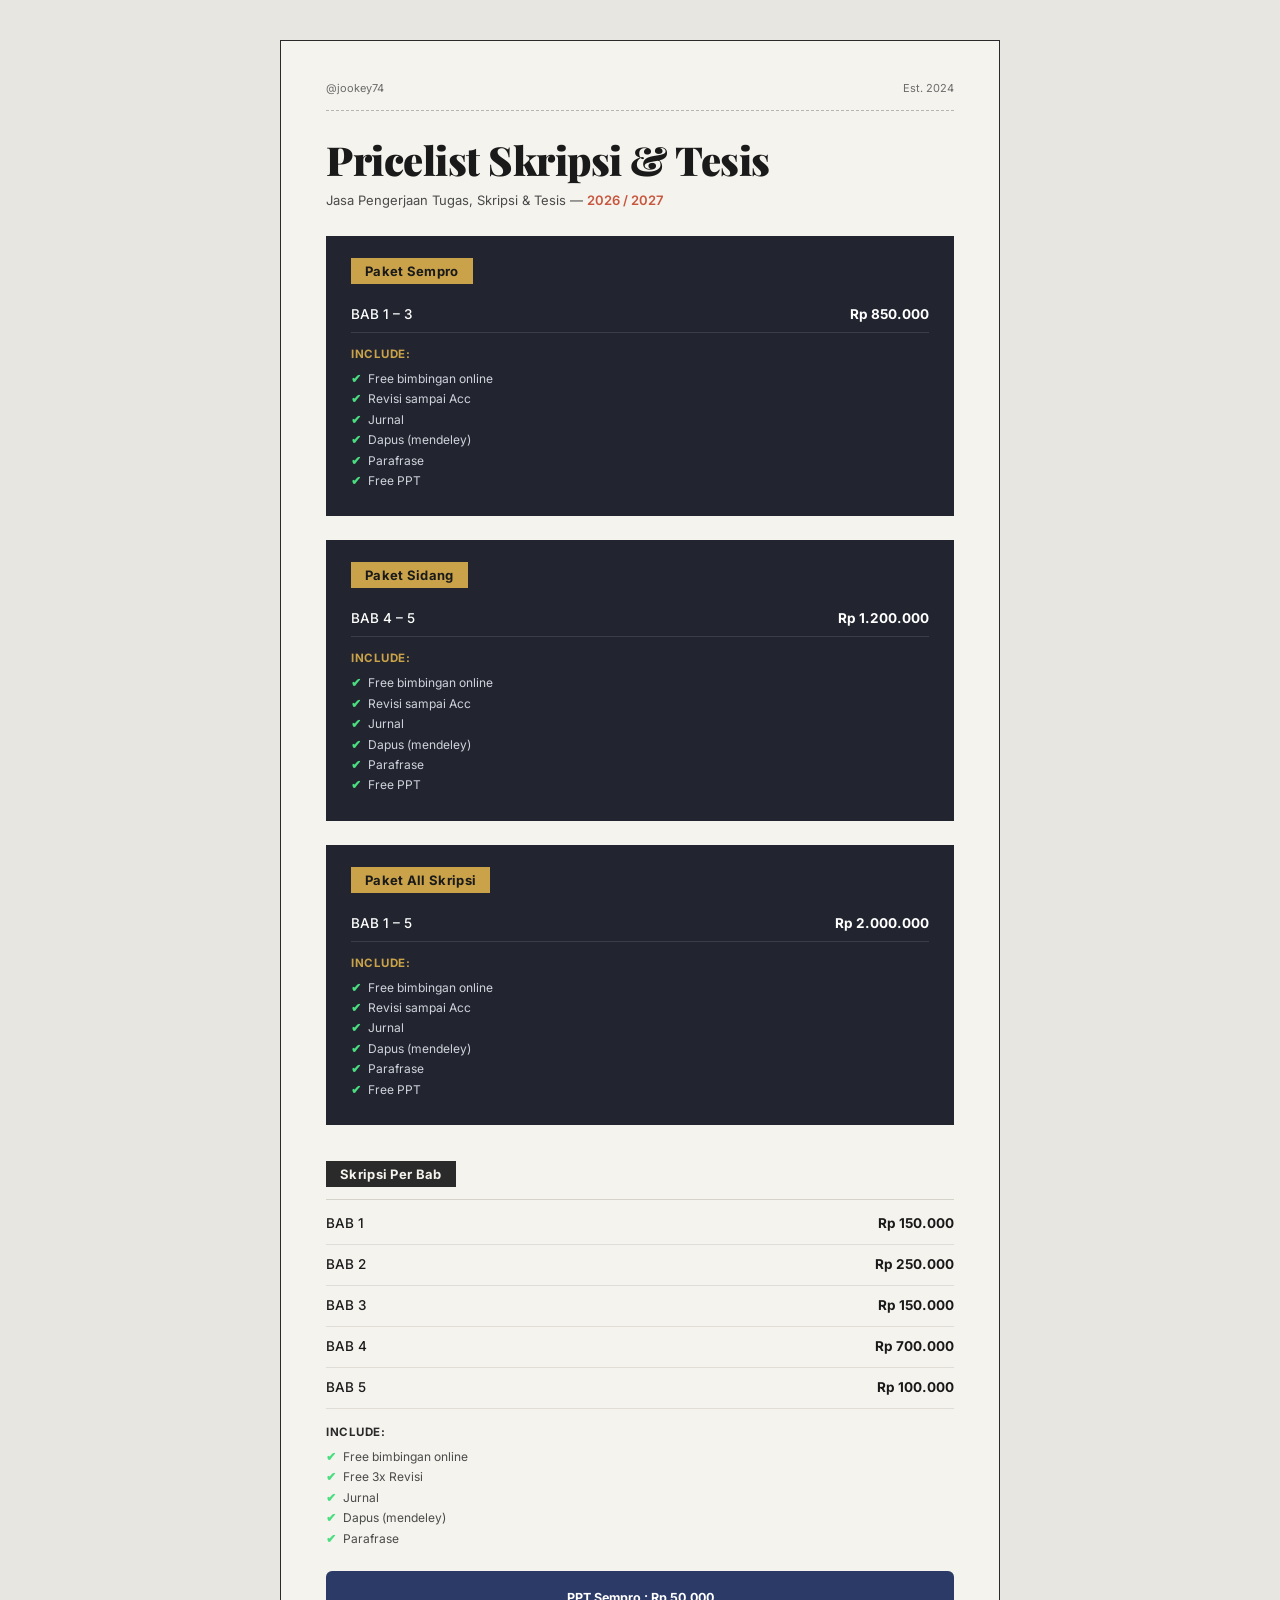
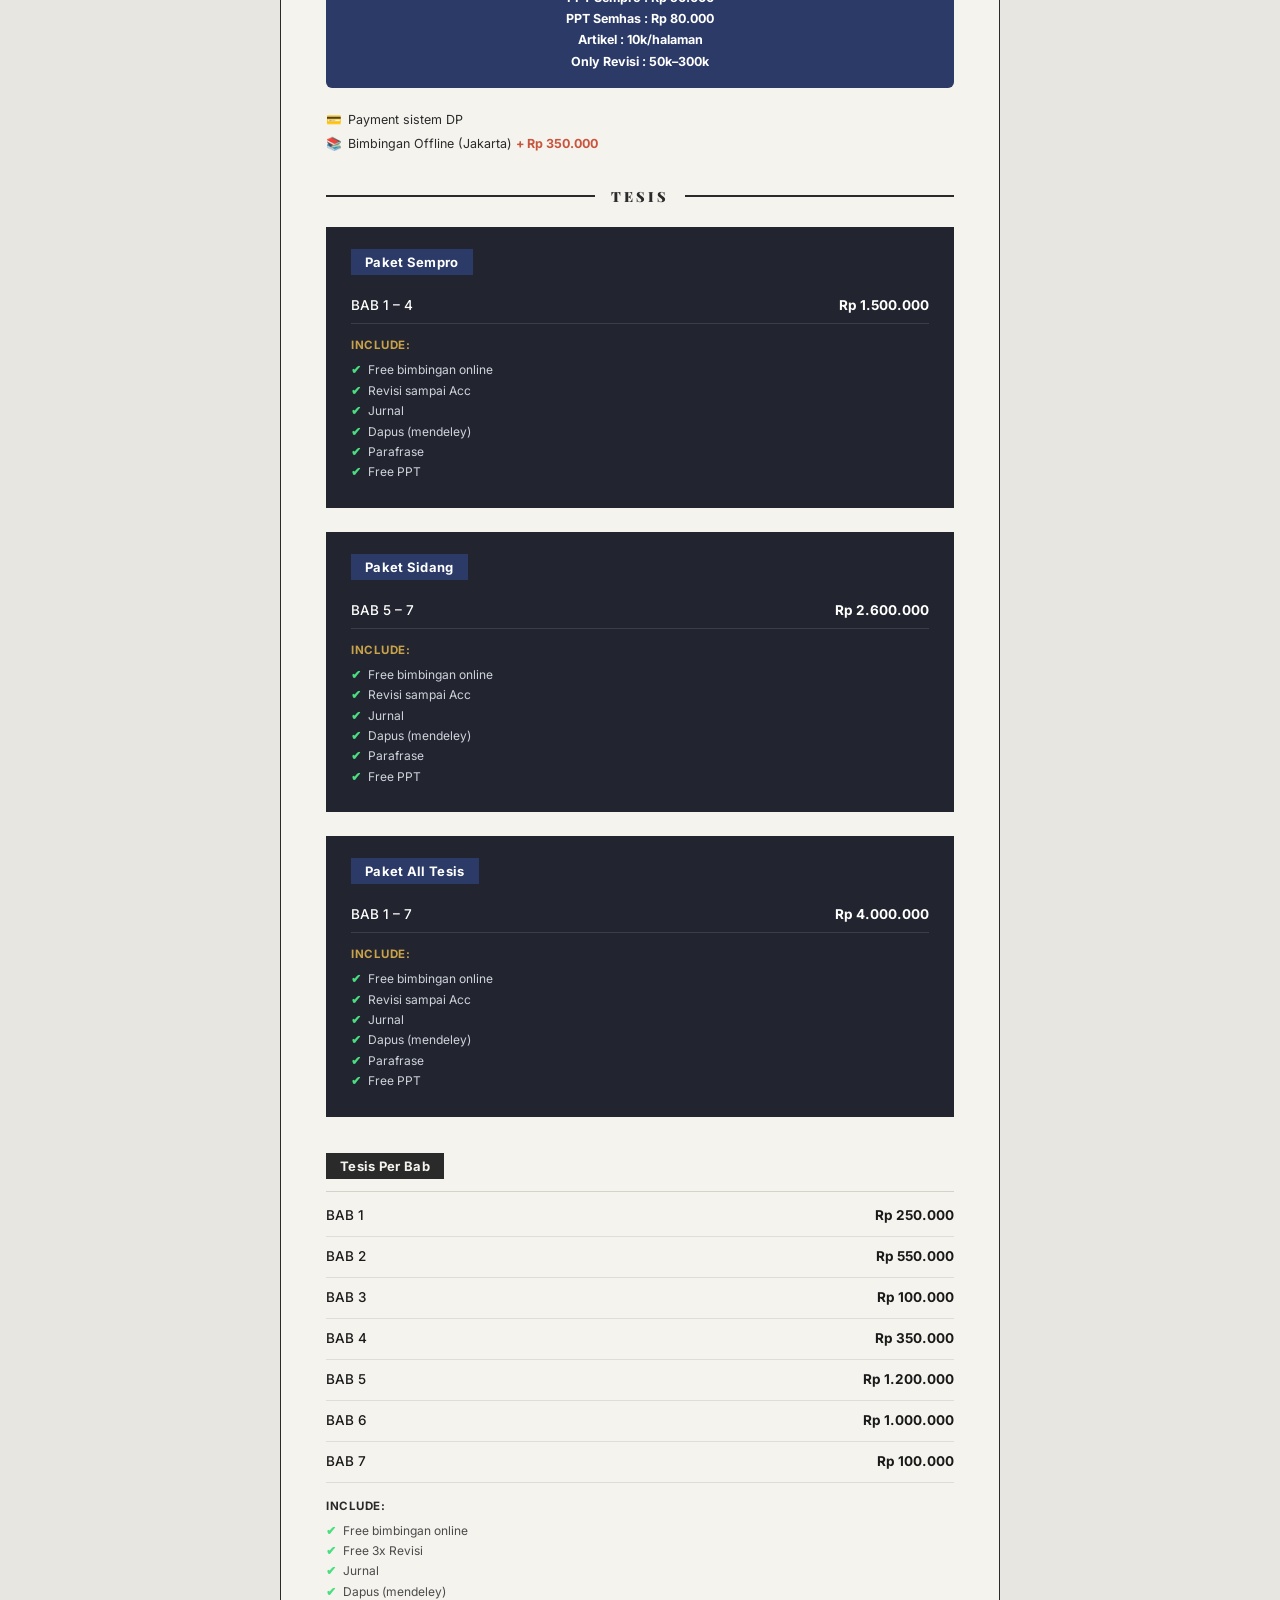
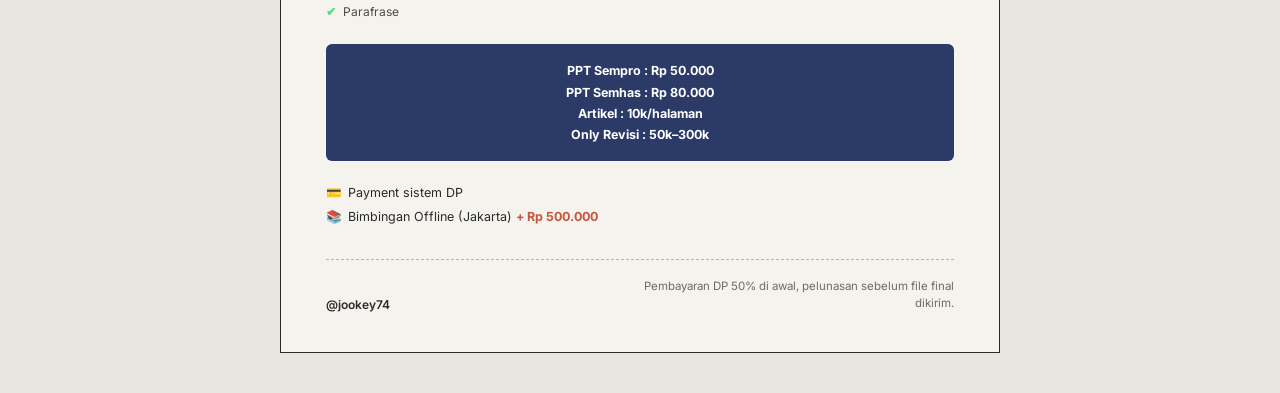
==== index.html @ ab9bda29 "Add files via upload" ====
<!DOCTYPE html>
<html lang="id">
<head>
<meta charset="UTF-8">
<title>Rate Card - Joki Tugas Samanah</title>
<style>
  @import url('https://fonts.googleapis.com/css2?family=Playfair+Display:wght@700;900&family=Inter:wght@400;500;600;700&display=swap');

  * { margin: 0; padding: 0; box-sizing: border-box; }

  body {
    background: #e8e6e1;
    font-family: 'Inter', sans-serif;
    padding: 40px 20px;
    display: flex;
    justify-content: center;
  }

  .card {
    width: 720px;
    background: #f5f3ee;
    border: 1px solid #2a2a2a;
    padding: 40px 45px;
    position: relative;
    color: #2a2a2a;
  }

  /* Corner marks */
  .corner-tl, .corner-tr, .corner-bl, .corner-br {
    content: '';
    position: absolute;
    width: 14px;
    height: 14px;
  }
  .corner-tl { top: -1px; left: -1px; border-top: 1.5px solid #2a2a2a; border-left: 1.5px solid #2a2a2a; }
  .corner-tr { top: -1px; right: -1px; border-top: 1.5px solid #2a2a2a; border-right: 1.5px solid #2a2a2a; }
  .corner-bl { bottom: -1px; left: -1px; border-bottom: 1.5px solid #2a2a2a; border-left: 1.5px solid #2a2a2a; }
  .corner-br { bottom: -1px; right: -1px; border-bottom: 1.5px solid #2a2a2a; border-right: 1.5px solid #2a2a2a; }

  .top-bar {
    display: flex;
    justify-content: space-between;
    font-size: 11px;
    color: #6b6b6b;
    padding-bottom: 15px;
    border-bottom: 1px dashed #b8b5ae;
    margin-bottom: 22px;
  }

  h1 {
    font-family: 'Playfair Display', serif;
    font-size: 40px;
    font-weight: 900;
    letter-spacing: -0.5px;
    color: #1a1a1a;
    margin-bottom: 6px;
  }

  .subtitle {
    font-size: 13px;
    color: #4a4a4a;
    margin-bottom: 28px;
  }
  .subtitle span { color: #c8553d; font-weight: 600; }

  .section-title {
    display: inline-block;
    background: #2a2a2a;
    color: #f5f3ee;
    font-size: 13px;
    font-weight: 700;
    padding: 5px 14px;
    letter-spacing: 0.3px;
    margin-bottom: 12px;
    margin-top: 24px;
  }
  .section-title.gold {
    background: #c9a24a;
    color: #1a1a1a;
  }
  .section-title.blue {
    background: #2b3a67;
    color: #ffffff;
  }

  /* Big divider between Skripsi & Tesis */
  .big-divider {
    height: 2px;
    background: #2a2a2a;
    margin: 40px 0 30px;
    position: relative;
  }
  .big-divider::after {
    content: 'TESIS';
    position: absolute;
    top: 50%;
    left: 50%;
    transform: translate(-50%, -50%);
    background: #f5f3ee;
    padding: 0 16px;
    font-family: 'Playfair Display', serif;
    font-size: 14px;
    font-weight: 900;
    letter-spacing: 3px;
    color: #2a2a2a;
  }

  .divider {
    height: 1px;
    background: #d5d2ca;
    margin-bottom: 4px;
  }

  .item {
    display: flex;
    justify-content: space-between;
    align-items: flex-start;
    padding: 11px 0;
    border-bottom: 1px solid #e0ddd6;
    font-size: 13.5px;
  }
  .item:last-child { border-bottom: none; }
  .item .left { max-width: 68%; }
  .item .name { font-weight: 500; color: #1a1a1a; margin-bottom: 2px; }
  .item .desc { font-size: 11px; color: #8a8a8a; line-height: 1.4; }
  .item .price { font-weight: 700; color: #1a1a1a; white-space: nowrap; }

  /* Dark blocks for paket */
  .dark-block {
    background: #22252f;
    color: #f5f3ee;
    padding: 22px 25px 25px;
    margin-top: 24px;
    margin-bottom: 12px;
  }
  .dark-block .section-title {
    margin-top: 0;
    margin-bottom: 14px;
  }
  .dark-block .item {
    border-bottom: 1px solid #3a3e4a;
    color: #e8e6e1;
    padding: 8px 0;
  }
  .dark-block .item .name { color: #ffffff; font-size: 13.5px; }
  .dark-block .item .desc { color: #a0a4b0; }
  .dark-block .item .price { color: #ffffff; }
  .dark-block .note {
    font-size: 11.5px;
    color: #c8ccd6;
    line-height: 1.6;
    padding-top: 14px;
    border-top: 1px solid #3a3e4a;
    margin-top: 8px;
  }

  /* Include list */
  .include-title {
    font-size: 11.5px;
    font-weight: 700;
    color: #c9a24a;
    letter-spacing: 0.5px;
    margin-top: 14px;
    margin-bottom: 8px;
    text-transform: uppercase;
  }
  .include-list {
    list-style: none;
    font-size: 12px;
    color: #d0d4dc;
    line-height: 1.7;
  }
  .include-list li::before {
    content: '✔ ';
    color: #4ade80;
    font-weight: 700;
    margin-right: 4px;
  }
  .include-list.dark-text { color: #4a4a4a; }

  /* Highlight box */
  .highlight-box {
    background: #2b3a67;
    color: #ffffff;
    padding: 16px 22px;
    margin-top: 22px;
    text-align: center;
    font-size: 12.5px;
    line-height: 1.7;
    font-style: italic;
    border-radius: 6px;
  }
  .highlight-box strong { font-style: normal; }

  /* Payment info */
  .payment-info {
    margin-top: 20px;
    font-size: 12.5px;
    color: #2a2a2a;
    line-height: 1.9;
  }
  .payment-info .icon { margin-right: 6px; }
  .payment-info .price-extra { color: #c8553d; font-weight: 700; }

  .footer {
    margin-top: 30px;
    padding-top: 18px;
    border-top: 1px dashed #b8b5ae;
    display: flex;
    justify-content: space-between;
    align-items: flex-end;
    font-size: 11.5px;
    color: #6b6b6b;
  }
  .footer .left { font-weight: 600; color: #2a2a2a; font-size: 12px; }
  .footer .right { text-align: right; line-height: 1.5; max-width: 55%; }
</style>
</head>
<body>

<div class="card">
  <div class="corner-tl"></div>
  <div class="corner-tr"></div>
  <div class="corner-bl"></div>
  <div class="corner-br"></div>

  <div class="top-bar">
    <span>@jookey74</span>
    <span>Est. 2024</span>
  </div>

  <h1>Pricelist Skripsi &amp; Tesis</h1>
  <p class="subtitle">Jasa Pengerjaan Tugas, Skripsi &amp; Tesis — <span>2026 / 2027</span></p>

  <!-- ============================= -->
  <!-- BAGIAN 1 : SKRIPSI            -->
  <!-- ============================= -->

  <!-- PAKET SEMPRO -->
  <div class="dark-block">
    <div class="section-title gold">Paket Sempro</div>
    <div class="item">
      <div class="left"><div class="name">BAB 1 – 3</div></div>
      <div class="price">Rp 850.000</div>
    </div>

    <div class="include-title">Include:</div>
    <ul class="include-list">
      <li>Free bimbingan online</li>
      <li>Revisi sampai Acc</li>
      <li>Jurnal</li>
      <li>Dapus (mendeley)</li>
      <li>Parafrase</li>
      <li>Free PPT</li>
    </ul>
  </div>

  <!-- PAKET SIDANG -->
  <div class="dark-block">
    <div class="section-title gold">Paket Sidang</div>
    <div class="item">
      <div class="left"><div class="name">BAB 4 – 5</div></div>
      <div class="price">Rp 1.200.000</div>
    </div>

    <div class="include-title">Include:</div>
    <ul class="include-list">
      <li>Free bimbingan online</li>
      <li>Revisi sampai Acc</li>
      <li>Jurnal</li>
      <li>Dapus (mendeley)</li>
      <li>Parafrase</li>
      <li>Free PPT</li>
    </ul>
  </div>

  <!-- PAKET ALL SKRIPSI -->
  <div class="dark-block">
    <div class="section-title gold">Paket All Skripsi</div>
    <div class="item">
      <div class="left"><div class="name">BAB 1 – 5</div></div>
      <div class="price">Rp 2.000.000</div>
    </div>

    <div class="include-title">Include:</div>
    <ul class="include-list">
      <li>Free bimbingan online</li>
      <li>Revisi sampai Acc</li>
      <li>Jurnal</li>
      <li>Dapus (mendeley)</li>
      <li>Parafrase</li>
      <li>Free PPT</li>
    </ul>
  </div>

  <!-- SKRIPSI PER BAB -->
  <div class="section-title">Skripsi Per Bab</div>
  <div class="divider"></div>

  <div class="item">
    <div class="left"><div class="name">BAB 1</div></div>
    <div class="price">Rp 150.000</div>
  </div>
  <div class="item">
    <div class="left"><div class="name">BAB 2</div></div>
    <div class="price">Rp 250.000</div>
  </div>
  <div class="item">
    <div class="left"><div class="name">BAB 3</div></div>
    <div class="price">Rp 150.000</div>
  </div>
  <div class="item">
    <div class="left"><div class="name">BAB 4</div></div>
    <div class="price">Rp 700.000</div>
  </div>
  <div class="item">
    <div class="left"><div class="name">BAB 5</div></div>
    <div class="price">Rp 100.000</div>
  </div>

  <div class="include-title" style="color: #2a2a2a; margin-top: 16px;">Include:</div>
  <ul class="include-list dark-text">
    <li>Free bimbingan online</li>
    <li>Free 3x Revisi</li>
    <li>Jurnal</li>
    <li>Dapus (mendeley)</li>
    <li>Parafrase</li>
  </ul>

  <!-- HIGHLIGHT BOX SKRIPSI -->
  <div class="highlight-box">
    <strong>PPT Sempro : Rp 50.000</strong><br>
    <strong>PPT Semhas : Rp 80.000</strong><br>
    <strong>Artikel : 10k/halaman</strong><br>
    <strong>Only Revisi : 50k–300k</strong>
  </div>

  <!-- PAYMENT INFO SKRIPSI -->
  <div class="payment-info">
    <div><span class="icon">💳</span>Payment sistem DP</div>
    <div><span class="icon">📚</span>Bimbingan Offline (Jakarta) <span class="price-extra">+ Rp 350.000</span></div>
  </div>

  <!-- ============================= -->
  <!-- PEMBATAS SKRIPSI & TESIS      -->
  <!-- ============================= -->
  <div class="big-divider"></div>

  <!-- ============================= -->
  <!-- BAGIAN 2 : TESIS              -->
  <!-- ============================= -->

  <!-- PAKET SEMPRO TESIS -->
  <div class="dark-block">
    <div class="section-title blue">Paket Sempro</div>
    <div class="item">
      <div class="left"><div class="name">BAB 1 – 4</div></div>
      <div class="price">Rp 1.500.000</div>
    </div>

    <div class="include-title">Include:</div>
    <ul class="include-list">
      <li>Free bimbingan online</li>
      <li>Revisi sampai Acc</li>
      <li>Jurnal</li>
      <li>Dapus (mendeley)</li>
      <li>Parafrase</li>
      <li>Free PPT</li>
    </ul>
  </div>

  <!-- PAKET SIDANG TESIS -->
  <div class="dark-block">
    <div class="section-title blue">Paket Sidang</div>
    <div class="item">
      <div class="left"><div class="name">BAB 5 – 7</div></div>
      <div class="price">Rp 2.600.000</div>
    </div>

    <div class="include-title">Include:</div>
    <ul class="include-list">
      <li>Free bimbingan online</li>
      <li>Revisi sampai Acc</li>
      <li>Jurnal</li>
      <li>Dapus (mendeley)</li>
      <li>Parafrase</li>
      <li>Free PPT</li>
    </ul>
  </div>

  <!-- PAKET ALL TESIS -->
  <div class="dark-block">
    <div class="section-title blue">Paket All Tesis</div>
    <div class="item">
      <div class="left"><div class="name">BAB 1 – 7</div></div>
      <div class="price">Rp 4.000.000</div>
    </div>

    <div class="include-title">Include:</div>
    <ul class="include-list">
      <li>Free bimbingan online</li>
      <li>Revisi sampai Acc</li>
      <li>Jurnal</li>
      <li>Dapus (mendeley)</li>
      <li>Parafrase</li>
      <li>Free PPT</li>
    </ul>
  </div>

  <!-- TESIS PER BAB -->
  <div class="section-title">Tesis Per Bab</div>
  <div class="divider"></div>

  <div class="item">
    <div class="left"><div class="name">BAB 1</div></div>
    <div class="price">Rp 250.000</div>
  </div>
  <div class="item">
    <div class="left"><div class="name">BAB 2</div></div>
    <div class="price">Rp 550.000</div>
  </div>
  <div class="item">
    <div class="left"><div class="name">BAB 3</div></div>
    <div class="price">Rp 100.000</div>
  </div>
  <div class="item">
    <div class="left"><div class="name">BAB 4</div></div>
    <div class="price">Rp 350.000</div>
  </div>
  <div class="item">
    <div class="left"><div class="name">BAB 5</div></div>
    <div class="price">Rp 1.200.000</div>
  </div>
  <div class="item">
    <div class="left"><div class="name">BAB 6</div></div>
    <div class="price">Rp 1.000.000</div>
  </div>
  <div class="item">
    <div class="left"><div class="name">BAB 7</div></div>
    <div class="price">Rp 100.000</div>
  </div>

  <div class="include-title" style="color: #2a2a2a; margin-top: 16px;">Include:</div>
  <ul class="include-list dark-text">
    <li>Free bimbingan online</li>
    <li>Free 3x Revisi</li>
    <li>Jurnal</li>
    <li>Dapus (mendeley)</li>
    <li>Parafrase</li>
  </ul>

  <!-- HIGHLIGHT BOX TESIS -->
  <div class="highlight-box">
    <strong>PPT Sempro : Rp 50.000</strong><br>
    <strong>PPT Semhas : Rp 80.000</strong><br>
    <strong>Artikel : 10k/halaman</strong><br>
    <strong>Only Revisi : 50k–300k</strong>
  </div>

  <!-- PAYMENT INFO TESIS -->
  <div class="payment-info">
    <div><span class="icon">💳</span>Payment sistem DP</div>
    <div><span class="icon">📚</span>Bimbingan Offline (Jakarta) <span class="price-extra">+ Rp 500.000</span></div>
  </div>

  <!-- FOOTER -->
  <div class="footer">
    <div class="left">@jookey74</div>
    <div class="right">
      Pembayaran DP 50% di awal, pelunasan sebelum file final dikirim.
    </div>
  </div>

</div>

</body>
</html>
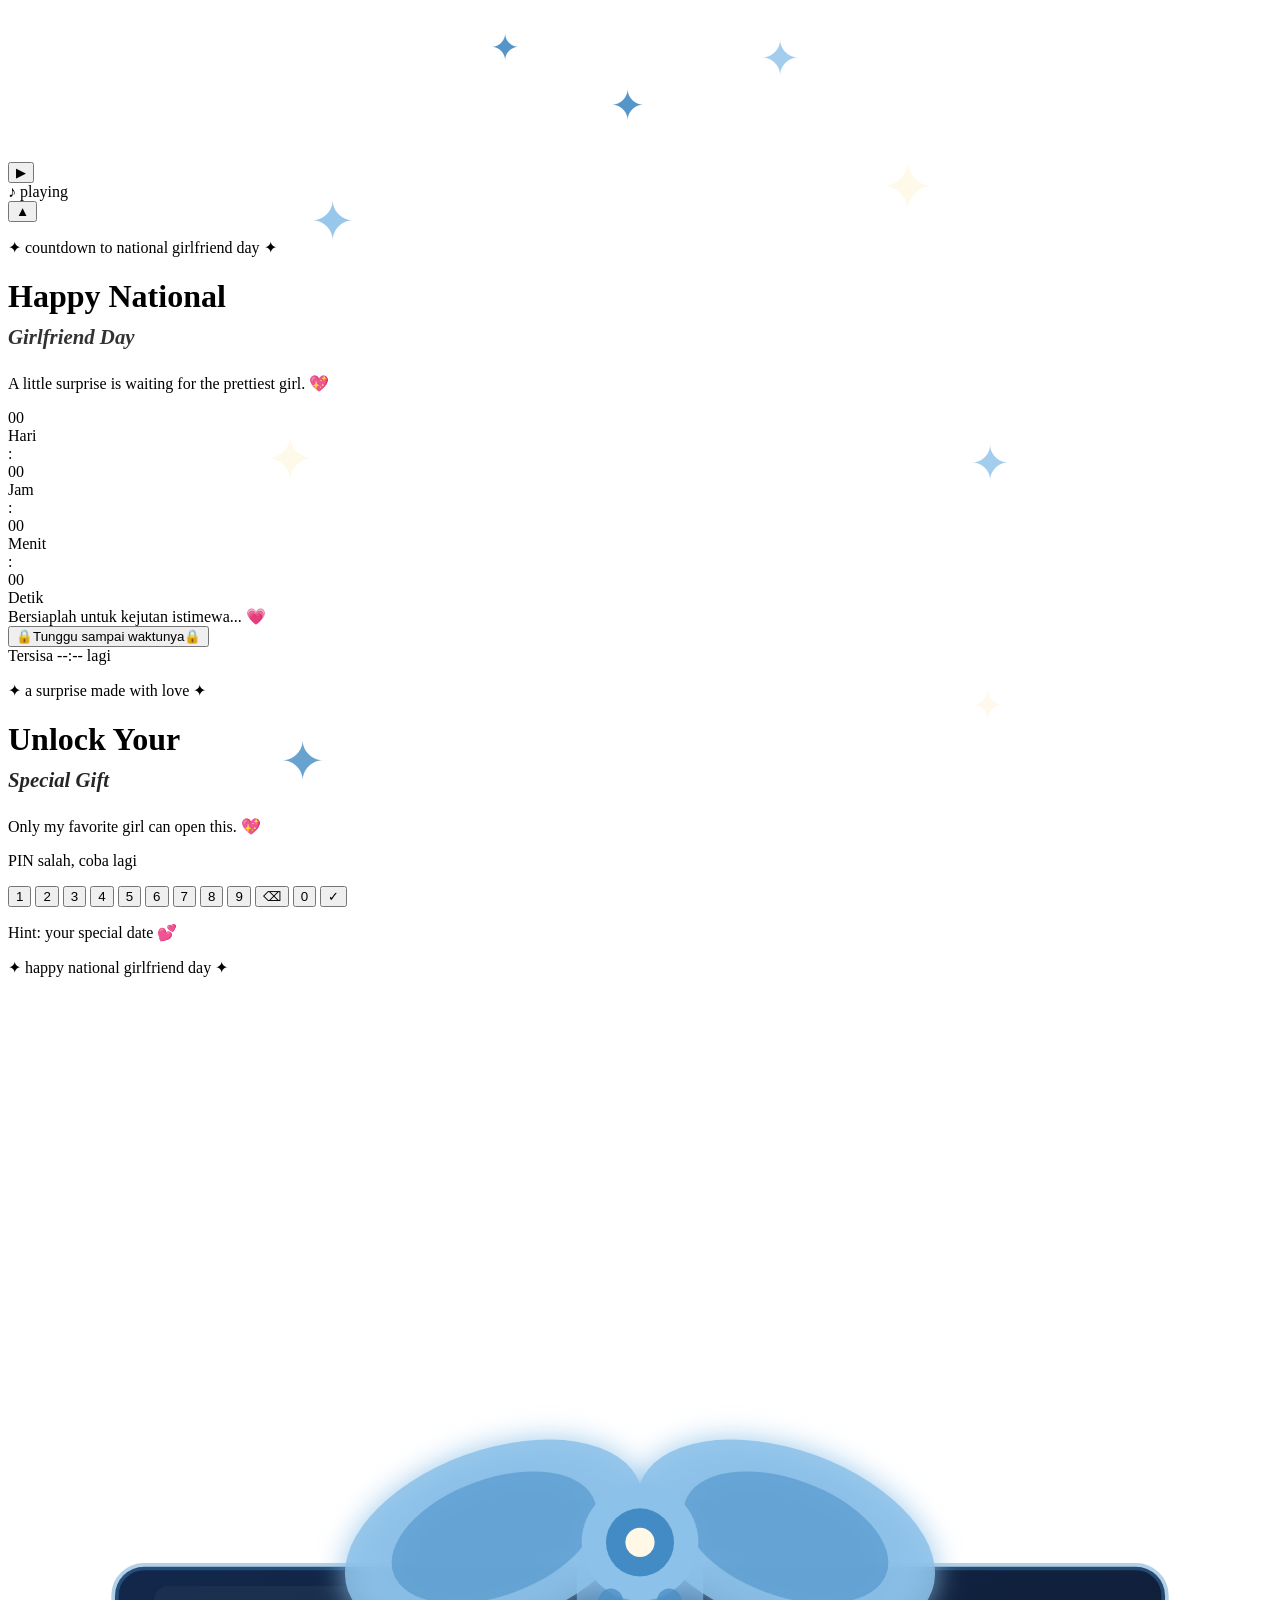
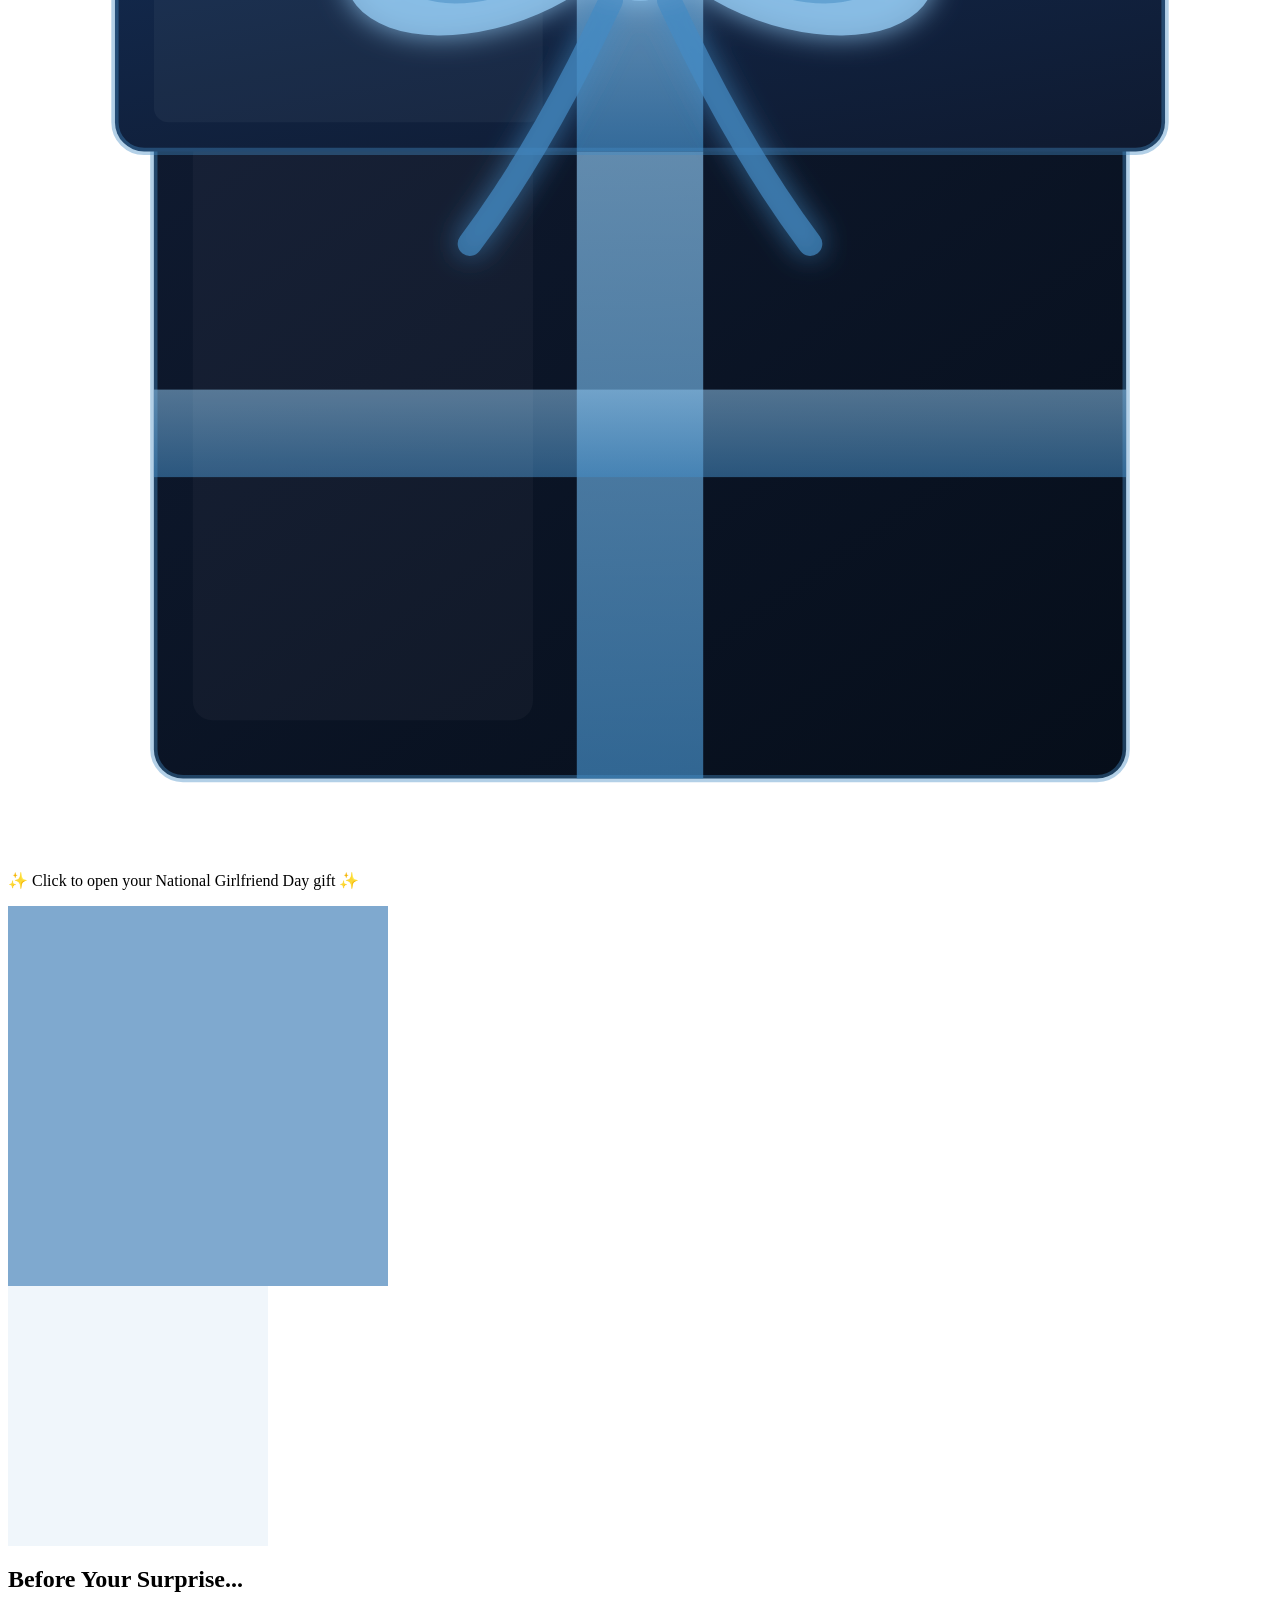
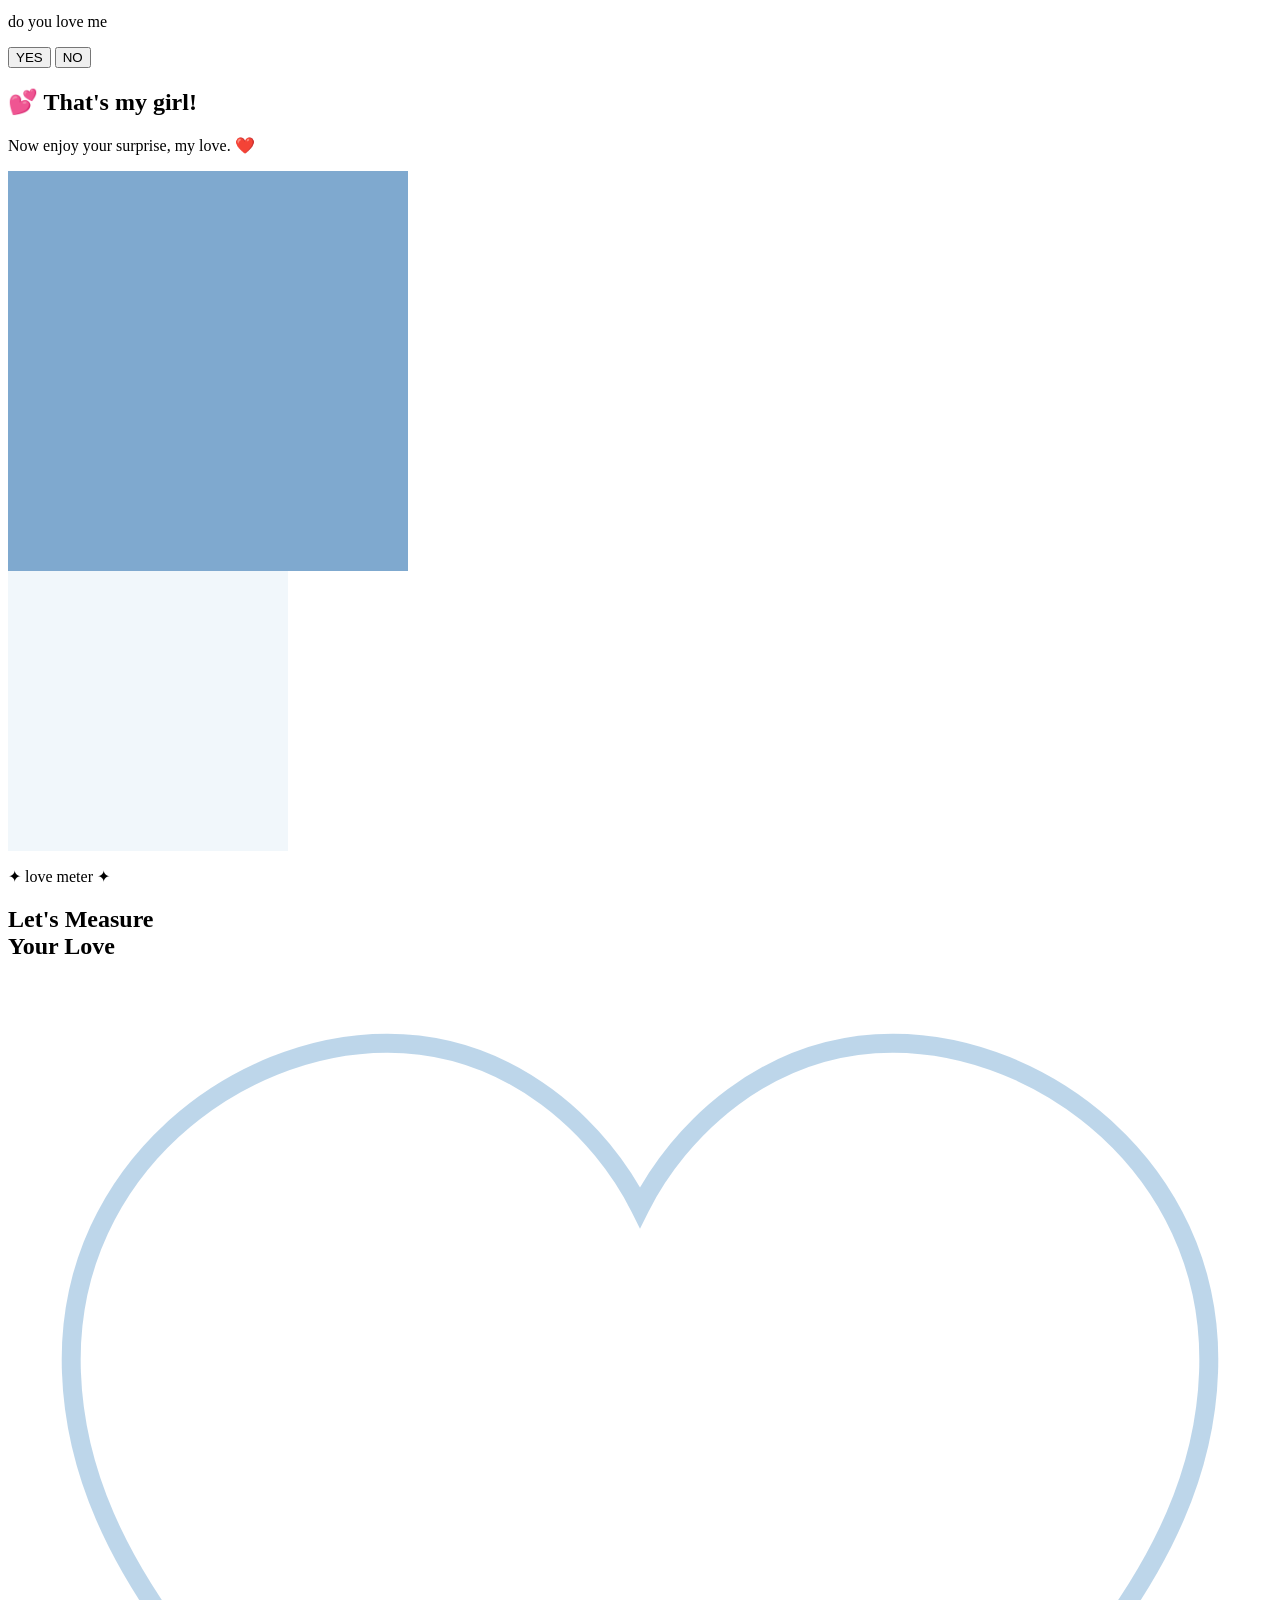
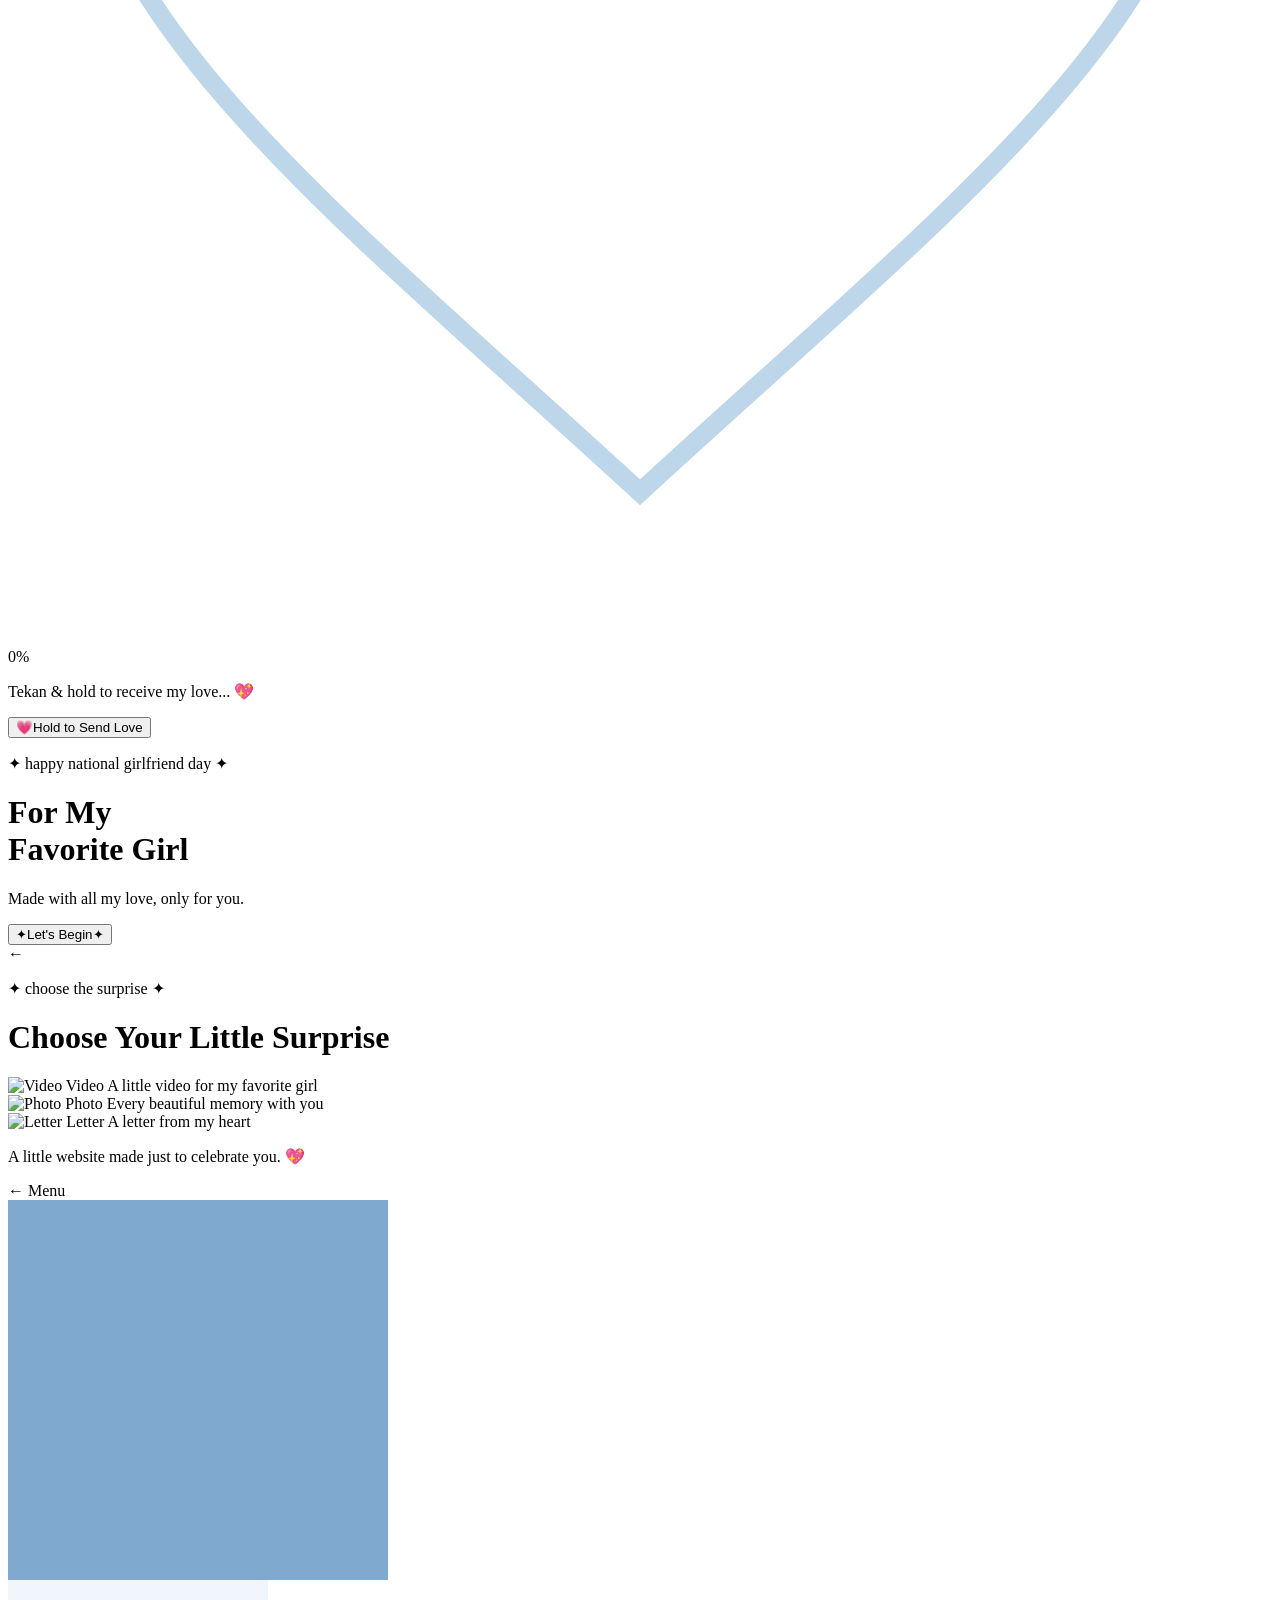
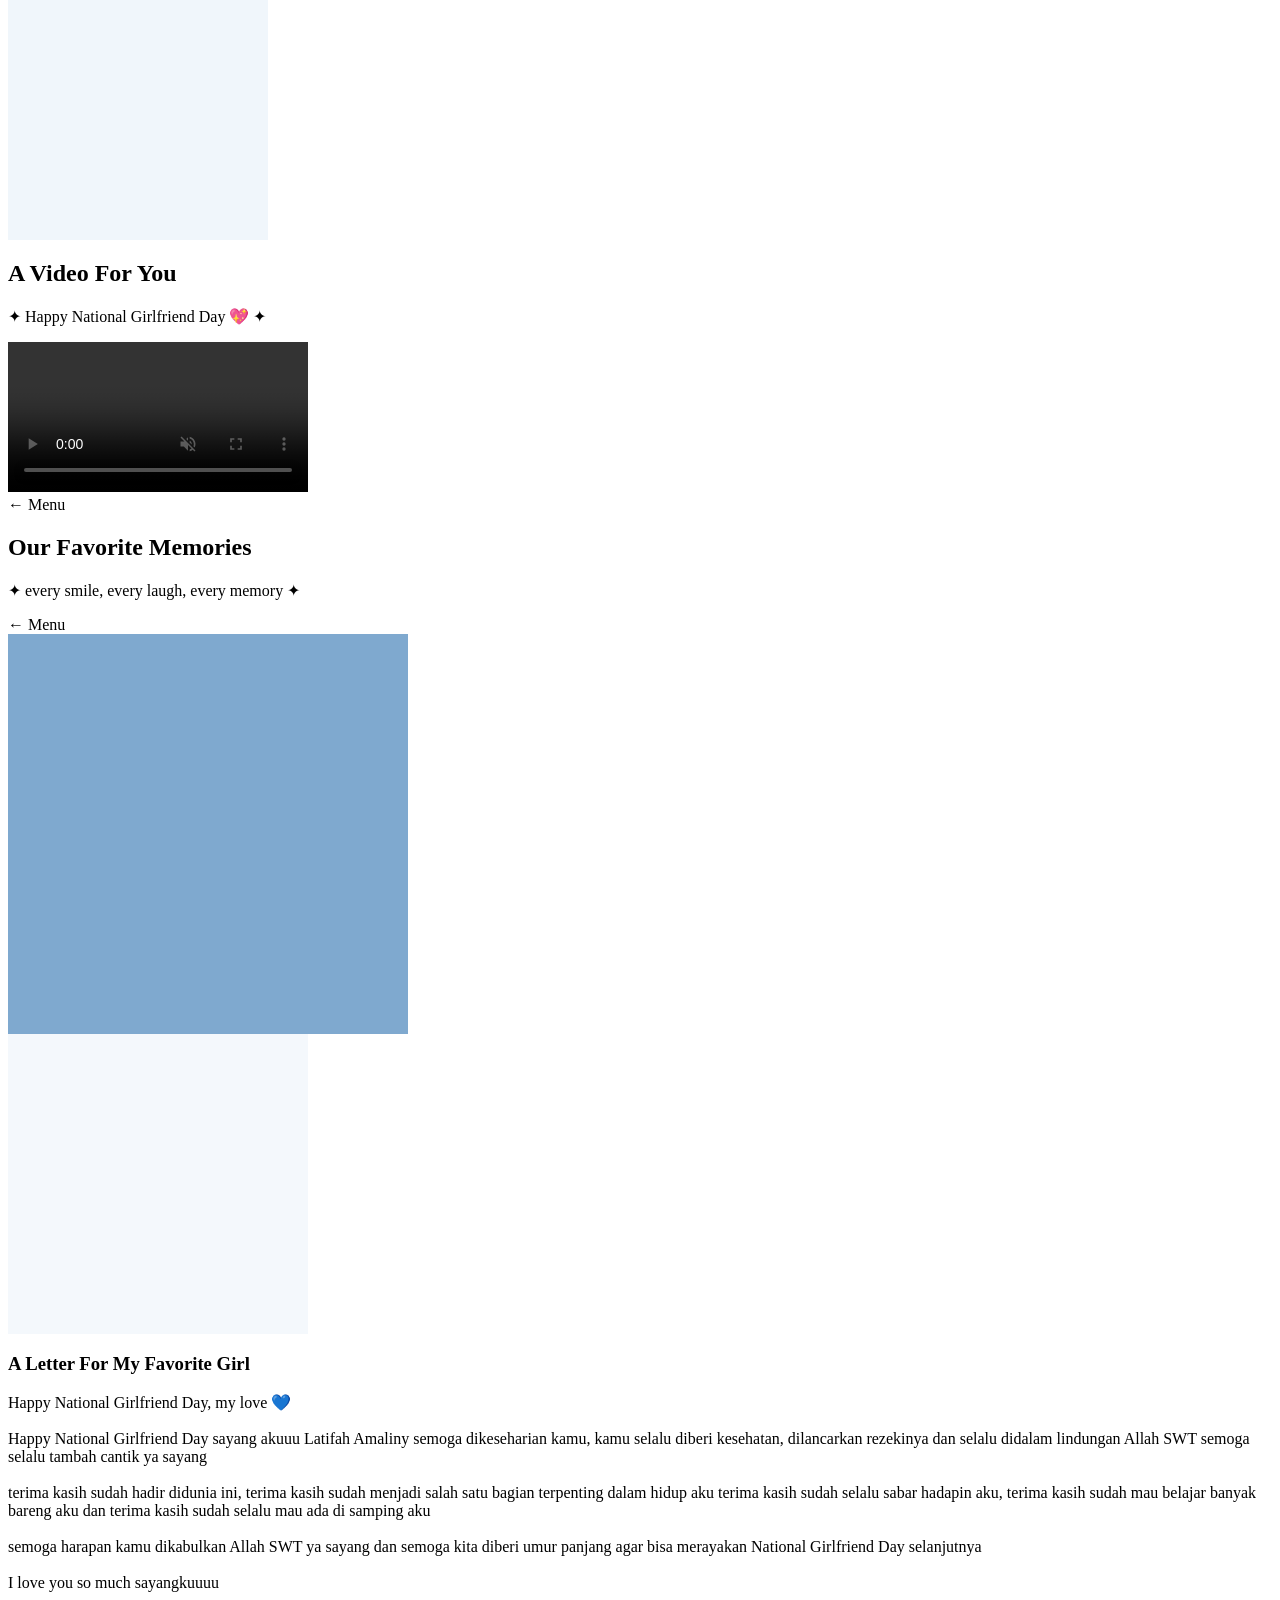
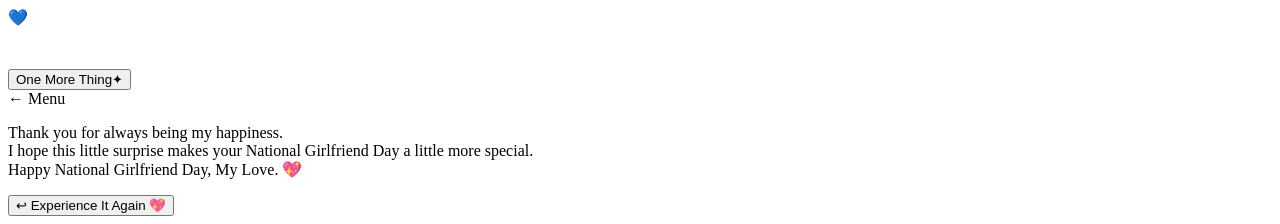
==== commit 4905a508: "Update index.html" ====
--- a/index.html
+++ b/index.html
@@ -2,476 +2,313 @@
 <html lang="id">
 <head>
 <meta charset="UTF-8">
-<title>Rate Card - Joki Tugas Samanah</title>
-<style>
-  @import url('https://fonts.googleapis.com/css2?family=Playfair+Display:wght@700;900&family=Inter:wght@400;500;600;700&display=swap');
-
-  * { margin: 0; padding: 0; box-sizing: border-box; }
-
-  body {
-    background: #e8e6e1;
-    font-family: 'Inter', sans-serif;
-    padding: 40px 20px;
-    display: flex;
-    justify-content: center;
-  }
-
-  .card {
-    width: 720px;
-    background: #f5f3ee;
-    border: 1px solid #2a2a2a;
-    padding: 40px 45px;
-    position: relative;
-    color: #2a2a2a;
-  }
-
-  /* Corner marks */
-  .corner-tl, .corner-tr, .corner-bl, .corner-br {
-    content: '';
-    position: absolute;
-    width: 14px;
-    height: 14px;
-  }
-  .corner-tl { top: -1px; left: -1px; border-top: 1.5px solid #2a2a2a; border-left: 1.5px solid #2a2a2a; }
-  .corner-tr { top: -1px; right: -1px; border-top: 1.5px solid #2a2a2a; border-right: 1.5px solid #2a2a2a; }
-  .corner-bl { bottom: -1px; left: -1px; border-bottom: 1.5px solid #2a2a2a; border-left: 1.5px solid #2a2a2a; }
-  .corner-br { bottom: -1px; right: -1px; border-bottom: 1.5px solid #2a2a2a; border-right: 1.5px solid #2a2a2a; }
-
-  .top-bar {
-    display: flex;
-    justify-content: space-between;
-    font-size: 11px;
-    color: #6b6b6b;
-    padding-bottom: 15px;
-    border-bottom: 1px dashed #b8b5ae;
-    margin-bottom: 22px;
-  }
-
-  h1 {
-    font-family: 'Playfair Display', serif;
-    font-size: 40px;
-    font-weight: 900;
-    letter-spacing: -0.5px;
-    color: #1a1a1a;
-    margin-bottom: 6px;
-  }
-
-  .subtitle {
-    font-size: 13px;
-    color: #4a4a4a;
-    margin-bottom: 28px;
-  }
-  .subtitle span { color: #c8553d; font-weight: 600; }
-
-  .section-title {
-    display: inline-block;
-    background: #2a2a2a;
-    color: #f5f3ee;
-    font-size: 13px;
-    font-weight: 700;
-    padding: 5px 14px;
-    letter-spacing: 0.3px;
-    margin-bottom: 12px;
-    margin-top: 24px;
-  }
-  .section-title.gold {
-    background: #c9a24a;
-    color: #1a1a1a;
-  }
-  .section-title.blue {
-    background: #2b3a67;
-    color: #ffffff;
-  }
-
-  /* Big divider between Skripsi & Tesis */
-  .big-divider {
-    height: 2px;
-    background: #2a2a2a;
-    margin: 40px 0 30px;
-    position: relative;
-  }
-  .big-divider::after {
-    content: 'TESIS';
-    position: absolute;
-    top: 50%;
-    left: 50%;
-    transform: translate(-50%, -50%);
-    background: #f5f3ee;
-    padding: 0 16px;
-    font-family: 'Playfair Display', serif;
-    font-size: 14px;
-    font-weight: 900;
-    letter-spacing: 3px;
-    color: #2a2a2a;
-  }
-
-  .divider {
-    height: 1px;
-    background: #d5d2ca;
-    margin-bottom: 4px;
-  }
-
-  .item {
-    display: flex;
-    justify-content: space-between;
-    align-items: flex-start;
-    padding: 11px 0;
-    border-bottom: 1px solid #e0ddd6;
-    font-size: 13.5px;
-  }
-  .item:last-child { border-bottom: none; }
-  .item .left { max-width: 68%; }
-  .item .name { font-weight: 500; color: #1a1a1a; margin-bottom: 2px; }
-  .item .desc { font-size: 11px; color: #8a8a8a; line-height: 1.4; }
-  .item .price { font-weight: 700; color: #1a1a1a; white-space: nowrap; }
-
-  /* Dark blocks for paket */
-  .dark-block {
-    background: #22252f;
-    color: #f5f3ee;
-    padding: 22px 25px 25px;
-    margin-top: 24px;
-    margin-bottom: 12px;
-  }
-  .dark-block .section-title {
-    margin-top: 0;
-    margin-bottom: 14px;
-  }
-  .dark-block .item {
-    border-bottom: 1px solid #3a3e4a;
-    color: #e8e6e1;
-    padding: 8px 0;
-  }
-  .dark-block .item .name { color: #ffffff; font-size: 13.5px; }
-  .dark-block .item .desc { color: #a0a4b0; }
-  .dark-block .item .price { color: #ffffff; }
-  .dark-block .note {
-    font-size: 11.5px;
-    color: #c8ccd6;
-    line-height: 1.6;
-    padding-top: 14px;
-    border-top: 1px solid #3a3e4a;
-    margin-top: 8px;
-  }
-
-  /* Include list */
-  .include-title {
-    font-size: 11.5px;
-    font-weight: 700;
-    color: #c9a24a;
-    letter-spacing: 0.5px;
-    margin-top: 14px;
-    margin-bottom: 8px;
-    text-transform: uppercase;
-  }
-  .include-list {
-    list-style: none;
-    font-size: 12px;
-    color: #d0d4dc;
-    line-height: 1.7;
-  }
-  .include-list li::before {
-    content: '✔ ';
-    color: #4ade80;
-    font-weight: 700;
-    margin-right: 4px;
-  }
-  .include-list.dark-text { color: #4a4a4a; }
-
-  /* Highlight box */
-  .highlight-box {
-    background: #2b3a67;
-    color: #ffffff;
-    padding: 16px 22px;
-    margin-top: 22px;
-    text-align: center;
-    font-size: 12.5px;
-    line-height: 1.7;
-    font-style: italic;
-    border-radius: 6px;
-  }
-  .highlight-box strong { font-style: normal; }
-
-  /* Payment info */
-  .payment-info {
-    margin-top: 20px;
-    font-size: 12.5px;
-    color: #2a2a2a;
-    line-height: 1.9;
-  }
-  .payment-info .icon { margin-right: 6px; }
-  .payment-info .price-extra { color: #c8553d; font-weight: 700; }
-
-  .footer {
-    margin-top: 30px;
-    padding-top: 18px;
-    border-top: 1px dashed #b8b5ae;
-    display: flex;
-    justify-content: space-between;
-    align-items: flex-end;
-    font-size: 11.5px;
-    color: #6b6b6b;
-  }
-  .footer .left { font-weight: 600; color: #2a2a2a; font-size: 12px; }
-  .footer .right { text-align: right; line-height: 1.5; max-width: 55%; }
-</style>
+<meta name="viewport" content="width=device-width, initial-scale=1.0">
+<title>Happy National Girlfriend Day 💙</title>
+<link href="https://fonts.googleapis.com/css2?family=Playfair+Display:ital,wght@0,400;0,600;0,700;1,400;1,600&family=Poppins:wght@300;400;500&family=Cormorant+Garamond:ital,wght@0,300;0,400;1,300;1,400&display=swap" rel="stylesheet">
+<link rel="stylesheet" href="style.css">
 </head>
 <body>
-
-<div class="card">
-  <div class="corner-tl"></div>
-  <div class="corner-tr"></div>
-  <div class="corner-bl"></div>
-  <div class="corner-br"></div>
-
-  <div class="top-bar">
-    <span>@jookey74</span>
-    <span>Est. 2024</span>
-  </div>
-
-  <h1>Pricelist Skripsi &amp; Tesis</h1>
-  <p class="subtitle">Jasa Pengerjaan Tugas, Skripsi &amp; Tesis — <span>2026 / 2027</span></p>
-
-  <!-- ============================= -->
-  <!-- BAGIAN 1 : SKRIPSI            -->
-  <!-- ============================= -->
-
-  <!-- PAKET SEMPRO -->
-  <div class="dark-block">
-    <div class="section-title gold">Paket Sempro</div>
-    <div class="item">
-      <div class="left"><div class="name">BAB 1 – 3</div></div>
-      <div class="price">Rp 850.000</div>
-    </div>
-
-    <div class="include-title">Include:</div>
-    <ul class="include-list">
-      <li>Free bimbingan online</li>
-      <li>Revisi sampai Acc</li>
-      <li>Jurnal</li>
-      <li>Dapus (mendeley)</li>
-      <li>Parafrase</li>
-      <li>Free PPT</li>
-    </ul>
-  </div>
-
-  <!-- PAKET SIDANG -->
-  <div class="dark-block">
-    <div class="section-title gold">Paket Sidang</div>
-    <div class="item">
-      <div class="left"><div class="name">BAB 4 – 5</div></div>
-      <div class="price">Rp 1.200.000</div>
-    </div>
-
-    <div class="include-title">Include:</div>
-    <ul class="include-list">
-      <li>Free bimbingan online</li>
-      <li>Revisi sampai Acc</li>
-      <li>Jurnal</li>
-      <li>Dapus (mendeley)</li>
-      <li>Parafrase</li>
-      <li>Free PPT</li>
-    </ul>
-  </div>
-
-  <!-- PAKET ALL SKRIPSI -->
-  <div class="dark-block">
-    <div class="section-title gold">Paket All Skripsi</div>
-    <div class="item">
-      <div class="left"><div class="name">BAB 1 – 5</div></div>
-      <div class="price">Rp 2.000.000</div>
-    </div>
-
-    <div class="include-title">Include:</div>
-    <ul class="include-list">
-      <li>Free bimbingan online</li>
-      <li>Revisi sampai Acc</li>
-      <li>Jurnal</li>
-      <li>Dapus (mendeley)</li>
-      <li>Parafrase</li>
-      <li>Free PPT</li>
-    </ul>
-  </div>
-
-  <!-- SKRIPSI PER BAB -->
-  <div class="section-title">Skripsi Per Bab</div>
-  <div class="divider"></div>
-
-  <div class="item">
-    <div class="left"><div class="name">BAB 1</div></div>
-    <div class="price">Rp 150.000</div>
-  </div>
-  <div class="item">
-    <div class="left"><div class="name">BAB 2</div></div>
-    <div class="price">Rp 250.000</div>
-  </div>
-  <div class="item">
-    <div class="left"><div class="name">BAB 3</div></div>
-    <div class="price">Rp 150.000</div>
-  </div>
-  <div class="item">
-    <div class="left"><div class="name">BAB 4</div></div>
-    <div class="price">Rp 700.000</div>
-  </div>
-  <div class="item">
-    <div class="left"><div class="name">BAB 5</div></div>
-    <div class="price">Rp 100.000</div>
-  </div>
-
-  <div class="include-title" style="color: #2a2a2a; margin-top: 16px;">Include:</div>
-  <ul class="include-list dark-text">
-    <li>Free bimbingan online</li>
-    <li>Free 3x Revisi</li>
-    <li>Jurnal</li>
-    <li>Dapus (mendeley)</li>
-    <li>Parafrase</li>
-  </ul>
-
-  <!-- HIGHLIGHT BOX SKRIPSI -->
-  <div class="highlight-box">
-    <strong>PPT Sempro : Rp 50.000</strong><br>
-    <strong>PPT Semhas : Rp 80.000</strong><br>
-    <strong>Artikel : 10k/halaman</strong><br>
-    <strong>Only Revisi : 50k–300k</strong>
-  </div>
-
-  <!-- PAYMENT INFO SKRIPSI -->
-  <div class="payment-info">
-    <div><span class="icon">💳</span>Payment sistem DP</div>
-    <div><span class="icon">📚</span>Bimbingan Offline (Jakarta) <span class="price-extra">+ Rp 350.000</span></div>
-  </div>
-
-  <!-- ============================= -->
-  <!-- PEMBATAS SKRIPSI & TESIS      -->
-  <!-- ============================= -->
-  <div class="big-divider"></div>
-
-  <!-- ============================= -->
-  <!-- BAGIAN 2 : TESIS              -->
-  <!-- ============================= -->
-
-  <!-- PAKET SEMPRO TESIS -->
-  <div class="dark-block">
-    <div class="section-title blue">Paket Sempro</div>
-    <div class="item">
-      <div class="left"><div class="name">BAB 1 – 4</div></div>
-      <div class="price">Rp 1.500.000</div>
-    </div>
-
-    <div class="include-title">Include:</div>
-    <ul class="include-list">
-      <li>Free bimbingan online</li>
-      <li>Revisi sampai Acc</li>
-      <li>Jurnal</li>
-      <li>Dapus (mendeley)</li>
-      <li>Parafrase</li>
-      <li>Free PPT</li>
-    </ul>
-  </div>
-
-  <!-- PAKET SIDANG TESIS -->
-  <div class="dark-block">
-    <div class="section-title blue">Paket Sidang</div>
-    <div class="item">
-      <div class="left"><div class="name">BAB 5 – 7</div></div>
-      <div class="price">Rp 2.600.000</div>
-    </div>
-
-    <div class="include-title">Include:</div>
-    <ul class="include-list">
-      <li>Free bimbingan online</li>
-      <li>Revisi sampai Acc</li>
-      <li>Jurnal</li>
-      <li>Dapus (mendeley)</li>
-      <li>Parafrase</li>
-      <li>Free PPT</li>
-    </ul>
-  </div>
-
-  <!-- PAKET ALL TESIS -->
-  <div class="dark-block">
-    <div class="section-title blue">Paket All Tesis</div>
-    <div class="item">
-      <div class="left"><div class="name">BAB 1 – 7</div></div>
-      <div class="price">Rp 4.000.000</div>
-    </div>
-
-    <div class="include-title">Include:</div>
-    <ul class="include-list">
-      <li>Free bimbingan online</li>
-      <li>Revisi sampai Acc</li>
-      <li>Jurnal</li>
-      <li>Dapus (mendeley)</li>
-      <li>Parafrase</li>
-      <li>Free PPT</li>
-    </ul>
-  </div>
-
-  <!-- TESIS PER BAB -->
-  <div class="section-title">Tesis Per Bab</div>
-  <div class="divider"></div>
-
-  <div class="item">
-    <div class="left"><div class="name">BAB 1</div></div>
-    <div class="price">Rp 250.000</div>
-  </div>
-  <div class="item">
-    <div class="left"><div class="name">BAB 2</div></div>
-    <div class="price">Rp 550.000</div>
-  </div>
-  <div class="item">
-    <div class="left"><div class="name">BAB 3</div></div>
-    <div class="price">Rp 100.000</div>
-  </div>
-  <div class="item">
-    <div class="left"><div class="name">BAB 4</div></div>
-    <div class="price">Rp 350.000</div>
-  </div>
-  <div class="item">
-    <div class="left"><div class="name">BAB 5</div></div>
-    <div class="price">Rp 1.200.000</div>
-  </div>
-  <div class="item">
-    <div class="left"><div class="name">BAB 6</div></div>
-    <div class="price">Rp 1.000.000</div>
-  </div>
-  <div class="item">
-    <div class="left"><div class="name">BAB 7</div></div>
-    <div class="price">Rp 100.000</div>
-  </div>
-
-  <div class="include-title" style="color: #2a2a2a; margin-top: 16px;">Include:</div>
-  <ul class="include-list dark-text">
-    <li>Free bimbingan online</li>
-    <li>Free 3x Revisi</li>
-    <li>Jurnal</li>
-    <li>Dapus (mendeley)</li>
-    <li>Parafrase</li>
-  </ul>
-
-  <!-- HIGHLIGHT BOX TESIS -->
-  <div class="highlight-box">
-    <strong>PPT Sempro : Rp 50.000</strong><br>
-    <strong>PPT Semhas : Rp 80.000</strong><br>
-    <strong>Artikel : 10k/halaman</strong><br>
-    <strong>Only Revisi : 50k–300k</strong>
-  </div>
-
-  <!-- PAYMENT INFO TESIS -->
-  <div class="payment-info">
-    <div><span class="icon">💳</span>Payment sistem DP</div>
-    <div><span class="icon">📚</span>Bimbingan Offline (Jakarta) <span class="price-extra">+ Rp 500.000</span></div>
-  </div>
-
-  <!-- FOOTER -->
-  <div class="footer">
-    <div class="left">@jookey74</div>
-    <div class="right">
-      Pembayaran DP 50% di awal, pelunasan sebelum file final dikirim.
-    </div>
-  </div>
-
-</div>
-
+<canvas id="sparkle-canvas"></canvas>
+<div id="music-ctrl" class="collapsed">
+  <button class="mbtn" id="mbtn-icon">▶</button>
+  <div class="music-info">
+    <div class="eq">
+      <div class="eq-b"></div><div class="eq-b"></div><div class="eq-b"></div>
+      <div class="eq-b"></div><div class="eq-b"></div>
+    </div>
+    <span class="mlabel">♪ playing</span>
+  </div>
+  <button class="music-toggle" id="music-toggle" onclick="toggleMusicSize(event)">▲</button>
+</div>
+
+<audio id="bg-music" loop>
+  <source src="audio/Backstreet Boys - Shape of My Heart (Lyrics).mp3" type="audio/mp3">
+</audio>
+
+<div id="countdown-page">
+  <div class="cd-bg"></div>
+  <div class="cd-overlay"></div>
+  <div class="cd-petals" id="cd-petals"></div>
+  <div class="cd-content">
+    <p class="cd-eyebrow">✦ countdown to national girlfriend day ✦</p>
+    <h1 class="cd-title">Happy National<br><em style="font-size:0.65em;opacity:0.8;">Girlfriend Day</em></h1>
+    <p class="cd-sub">A little surprise is waiting for the prettiest girl. 💖</p>
+
+    <div class="cd-boxes">
+      <div class="cd-unit"><div class="cd-box"><div class="cd-num" id="cd-days">00</div></div><div class="cd-label">Hari</div></div>
+      <div class="cd-sep">:</div>
+      <div class="cd-unit"><div class="cd-box"><div class="cd-num" id="cd-hours">00</div></div><div class="cd-label">Jam</div></div>
+      <div class="cd-sep">:</div>
+      <div class="cd-unit"><div class="cd-box"><div class="cd-num" id="cd-mins">00</div></div><div class="cd-label">Menit</div></div>
+      <div class="cd-sep">:</div>
+      <div class="cd-unit"><div class="cd-box"><div class="cd-num" id="cd-secs">00</div></div><div class="cd-label">Detik</div></div>
+    </div>
+
+    <div class="cd-status" id="cd-status">Bersiaplah untuk kejutan istimewa... 💗</div>
+    <button class="btn-enter locked" id="btn-enter" onclick="enterSite()">
+      <span>🔒</span><span id="btn-enter-label">Tunggu sampai waktunya</span><span>🔒</span>
+    </button>
+    <div class="cd-locked-hint" id="cd-locked-hint">Tersisa <span id="cd-remaining">--:--</span> lagi</div>
+  </div>
+</div>
+
+<!-- PIN PAGE -->
+<div id="pin-page">
+  <div class="pin-bg"></div>
+  <div class="pin-overlay"></div>
+  <div class="pin-petals" id="pin-petals"></div>
+  <div class="pin-content">
+    <p class="pin-eyebrow">✦ a surprise made with love ✦</p>
+    <h1 class="pin-title">Unlock Your<br><em style="font-size:0.65em;opacity:0.85;">Special Gift</em></h1>
+    <p class="pin-sub">Only my favorite girl can open this. 💖</p>
+    <div class="pin-dots" id="pin-dots">
+      <div class="pin-dot" data-index="0"></div>
+      <div class="pin-dot" data-index="1"></div>
+      <div class="pin-dot" data-index="2"></div>
+      <div class="pin-dot" data-index="3"></div>
+    </div>
+    <p class="pin-error" id="pin-error">PIN salah, coba lagi</p>
+    <div class="pin-keypad">
+      <button class="pin-key" data-num="1">1</button>
+      <button class="pin-key" data-num="2">2</button>
+      <button class="pin-key" data-num="3">3</button>
+      <button class="pin-key" data-num="4">4</button>
+      <button class="pin-key" data-num="5">5</button>
+      <button class="pin-key" data-num="6">6</button>
+      <button class="pin-key" data-num="7">7</button>
+      <button class="pin-key" data-num="8">8</button>
+      <button class="pin-key" data-num="9">9</button>
+      <button class="pin-key pin-key-clear" data-num="clear">⌫</button>
+      <button class="pin-key" data-num="0">0</button>
+      <button class="pin-key pin-key-ok" data-num="ok">✓</button>
+    </div>
+    <p class="pin-hint">Hint: your special date 💕</p>
+  </div>
+</div>
+
+<div id="gift-slide">
+  <div class="gift-bg-glow"></div>
+  <p class="gift-eyebrow" id="gift-eyebrow">✦ happy national girlfriend day ✦</p>
+  <div class="gift-wrap" id="gift-wrap" onclick="openGiftBox()">
+    <div class="gift-box-container" id="gift-box-container">
+      <svg viewBox="0 0 260 300" xmlns="http://www.w3.org/2000/svg">
+        <defs>
+          <linearGradient id="boxGrad" x1="0" y1="0" x2="1" y2="1"><stop offset="0%" stop-color="#0F1A30"/><stop offset="100%" stop-color="#060E1A"/></linearGradient>
+          <linearGradient id="lidGrad" x1="0" y1="0" x2="1" y2="1"><stop offset="0%" stop-color="#12284B"/><stop offset="100%" stop-color="#0F1A30"/></linearGradient>
+          <linearGradient id="ribbonGrad" x1="0" y1="0" x2="0" y2="1"><stop offset="0%" stop-color="#8CC1E9"/><stop offset="100%" stop-color="#438BC4"/></linearGradient>
+          <filter id="giftGlow"><feGaussianBlur stdDeviation="3" result="blur"/><feMerge><feMergeNode in="blur"/><feMergeNode in="SourceGraphic"/></feMerge></filter>
+        </defs>
+        <rect x="30" y="145" width="200" height="140" rx="6" fill="url(#boxGrad)" stroke="rgba(67,138,196,0.4)" stroke-width="1.5"/>
+        <rect x="117" y="145" width="26" height="140" fill="url(#ribbonGrad)" opacity="0.7"/>
+        <rect x="30" y="205" width="200" height="18" fill="url(#ribbonGrad)" opacity="0.55"/>
+        <rect x="38" y="153" width="70" height="120" rx="4" fill="rgba(255,255,255,0.03)"/>
+        <g class="gift-lid" id="gift-lid-group">
+          <rect x="22" y="118" width="216" height="38" rx="6" fill="url(#lidGrad)" stroke="rgba(67,138,196,0.4)" stroke-width="1.5"/>
+          <rect x="117" y="118" width="26" height="38" fill="url(#ribbonGrad)" opacity="0.7"/>
+          <rect x="30" y="122" width="80" height="28" rx="3" fill="rgba(255,255,255,0.04)"/>
+        </g>
+        <g filter="url(#giftGlow)">
+          <ellipse cx="100" cy="112" rx="32" ry="18" fill="#8CC1E9" opacity="0.85" transform="rotate(-20 100 112)"/>
+          <ellipse cx="100" cy="112" rx="22" ry="12" fill="#438BC4" opacity="0.5" transform="rotate(-20 100 112)"/>
+          <ellipse cx="160" cy="112" rx="32" ry="18" fill="#8CC1E9" opacity="0.85" transform="rotate(20 160 112)"/>
+          <ellipse cx="160" cy="112" rx="22" ry="12" fill="#438BC4" opacity="0.5" transform="rotate(20 160 112)"/>
+          <circle cx="130" cy="113" r="12" fill="#8CC1E9"/>
+          <circle cx="130" cy="113" r="7" fill="#438BC4"/>
+          <circle cx="130" cy="113" r="3" fill="#FFF8E7"/>
+          <path d="M124 125 Q110 155 95 175" stroke="#438BC4" stroke-width="5" fill="none" stroke-linecap="round" opacity="0.7"/>
+          <path d="M136 125 Q150 155 165 175" stroke="#438BC4" stroke-width="5" fill="none" stroke-linecap="round" opacity="0.7"/>
+        </g>
+      </svg>
+      <svg class="gift-sparkles" id="gift-sparkles" viewBox="0 0 260 300" xmlns="http://www.w3.org/2000/svg" style="position:absolute;inset:0;width:100%;height:100%;">
+        <g id="burst-stars">
+          <text x="20" y="80" font-size="18" fill="#8CC1E9" opacity="0.9">✦</text>
+          <text x="210" y="70" font-size="22" fill="#FFF8E7" opacity="0.85">✦</text>
+          <text x="120" y="40" font-size="14" fill="#438BC4" opacity="0.9">✦</text>
+          <text x="240" y="160" font-size="16" fill="#8CC1E9" opacity="0.8">✦</text>
+          <text x="5" y="160" font-size="20" fill="#FFF8E7" opacity="0.85">✦</text>
+          <text x="80" y="20" font-size="12" fill="#438BC4" opacity="0.9">✦</text>
+          <text x="170" y="25" font-size="16" fill="#8CC1E9" opacity="0.8">✦</text>
+          <text x="240" y="240" font-size="14" fill="#FFF8E7" opacity="0.75">✦</text>
+          <text x="10" y="260" font-size="18" fill="#438BC4" opacity="0.8">✦</text>
+        </g>
+      </svg>
+    </div>
+    <p class="gift-hint" id="gift-hint">✨ Click to open your National Girlfriend Day gift ✨</p>
+  </div>
+</div>
+
+<div id="slider">
+  <!-- QUIZ JAIL -->
+  <div class="slide active" id="sq-jail">
+    <div class="orb" style="width:380px;height:380px;background:rgba(0,85,160,0.5);top:-80px;left:-80px;"></div>
+    <div class="orb" style="width:260px;height:260px;background:rgba(67,138,196,0.08);bottom:0;right:-40px;"></div>
+    <div class="jail-gif-container">
+      <img src="giphy3.gif" alt="Love GIF" id="jail-gif" onerror="this.style.display='none'">
+    </div>
+    <div class="love-quiz-container" id="love-quiz-container">
+      <h2 class="s2-title au" id="jail-title">Before Your Surprise...</h2>
+      <div class="love-question-card au" id="love-question-card">
+        <p class="love-question" id="love-question">do you love me</p>
+        <div class="love-btns" id="love-btns">
+          <button class="love-btn love-btn-yes" id="love-yes-btn">YES</button>
+          <button class="love-btn love-btn-no" id="love-no-btn">NO</button>
+        </div>
+      </div>
+    </div>
+    <div class="love-final-screen" id="love-final-screen">
+      <div class="love-final-gif"><img src="" id="love-final-gif-img" onerror="this.style.display='none'"></div>
+      <h2 class="love-final-title" id="love-final-title">💕 That's my girl!</h2>
+      <p class="love-final-sub">Now enjoy your surprise, my love. ❤️</p>
+    </div>
+  </div>
+
+  <!-- LOVE METER -->
+  <div class="slide" id="sq-love">
+    <div class="orb" style="width:400px;height:400px;background:rgba(0,85,160,0.5);top:-100px;right:-100px;"></div>
+    <div class="orb" style="width:280px;height:280px;background:rgba(67,138,196,0.07);bottom:-40px;left:-60px;"></div>
+    <div class="love-inner" id="love-inner">
+      <p class="love-eyebrow au">✦ love meter ✦</p>
+      <h2 class="s2-title au">Let's Measure<br>Your Love</h2>
+      <div class="love-scene au">
+        <div class="love-heart-wrap">
+          <div class="love-glow" id="love-glow"></div>
+          <svg viewBox="0 0 100 100" id="love-svg">
+            <defs>
+              <clipPath id="heart-clip"><path d="M50 88C25 65 5 50 5 30C5 15 18 5 30 5C40 5 47 12 50 18C53 12 60 5 70 5C82 5 95 15 95 30C95 50 75 65 50 88Z"/></clipPath>
+              <linearGradient id="hg" x1="0" y1="0" x2="0" y2="1">
+                <stop offset="0%" stop-color="#8CC1E9"/><stop offset="55%" stop-color="#438BC4"/><stop offset="100%" stop-color="#0055A0"/>
+              </linearGradient>
+            </defs>
+            <path d="M50 88C25 65 5 50 5 30C5 15 18 5 30 5C40 5 47 12 50 18C53 12 60 5 70 5C82 5 95 15 95 30C95 50 75 65 50 88Z" fill="none" stroke="rgba(67,138,196,0.35)" stroke-width="1.5"/>
+            <rect id="heart-fill" x="0" y="100" width="100" height="100" fill="url(#hg)" clip-path="url(#heart-clip)"/>
+          </svg>
+          <div class="love-pct" id="love-pct">0%</div>
+        </div>
+      </div>
+      <p class="love-msg au" id="love-msg">Tekan &amp; hold to receive my love... 💖</p>
+      <button class="btn-next love-hold-btn" id="love-btn"
+        onmousedown="startLove()" onmouseup="stopLove()" onmouseleave="stopLove()"
+        ontouchstart="startLove();event.preventDefault()" ontouchend="stopLove()" ontouchcancel="stopLove()">
+        <span>💗</span><span>Hold to Send Love</span>
+      </button>
+      <button class="btn-next" id="lm-continue-btn" style="display:none;margin-top:18px" onclick="if(!transitioning) goTo(2)">
+        <span>Continue</span><span>→</span>
+      </button>
+    </div>
+  </div>
+
+  <!-- INTRO -->
+  <div class="slide" id="s1">
+    <div class="s1-bg"></div><div class="s1-overlay"></div>
+    <div class="s1-content">
+      <p class="s1-eyebrow">✦ happy national girlfriend day ✦</p>
+      <h1 class="s1-title">For My<br>Favorite Girl</h1>
+      <p class="s1-sub">Made with all my love, only for you.</p>
+      <div class="s1-line"></div>
+      <button class="btn-open" onclick="goTo(3)"><span>✦</span><span>Let's Begin</span><span>✦</span></button>
+    </div>
+  </div>
+
+  <!-- MENU - 3 pilihan cards -->
+  <div class="slide" id="s-menu">
+    <div class="s1-bg"></div><div class="s1-overlay"></div><div class="s1-bg-particles"></div>
+    <div class="menu-back-btn" id="menu-back-btn" onclick="goTo(2)"><span>←</span></div>
+    <div class="menu-header">
+      <p class="menu-eyebrow">✦ choose the surprise ✦</p>
+      <h1 class="menu-title">Choose Your Little Surprise</h1>
+    </div>
+    <div class="menu-items">
+      <div class="menu-item mi-video" onclick="goTo(4)">
+        <img src="img/video.png" alt="Video" class="mi-icon">
+        <span class="mi-label">Video</span>
+        <span class="mi-sub">A little video for my favorite girl</span>
+      </div>
+      <div class="menu-item mi-photo" onclick="goTo(5)">
+        <img src="img/photo.png" alt="Photo" class="mi-icon">
+        <span class="mi-label">Photo</span>
+        <span class="mi-sub">Every beautiful memory with you</span>
+      </div>
+      <div class="menu-item mi-letter" onclick="goTo(6)">
+        <img src="img/letter.png" alt="Letter" class="mi-icon">
+        <span class="mi-label">Letter</span>
+        <span class="mi-sub">A letter from my heart</span>
+      </div>
+    </div>
+    <div class="menu-footer"><p class="menu-footer-text">A little website made just to celebrate you. 💖</p></div>
+  </div>
+
+  <!-- VIDEO -->
+  <div class="slide" id="s2">
+    <div class="slide-back-btn" onclick="goTo(3)"><span>← Menu</span></div>
+    <div class="orb" style="width:380px;height:380px;background:rgba(0,85,160,0.5);top:-80px;left:-80px;"></div>
+    <div class="orb" style="width:260px;height:260px;background:rgba(67,138,196,0.08);bottom:0;right:-40px;"></div>
+    <div class="s4-inner" id="s2-inner">
+      <div class="slide-heading">
+        <h2>A Video For You</h2>
+        <p>✦ Happy National Girlfriend Day 💖 ✦</p>
+      </div>
+      <div class="video-container" id="video-container">
+        <video id="local-player" src="video/WhatsApp Video 2026-07-24 at 15.56.02.mp4" controls autoplay loop playsinline muted></video>
+      </div>
+    </div>
+  </div>
+
+  <!-- GALLERY -->
+  <div class="slide" id="s3">
+    <div class="slide-back-btn" onclick="goTo(3)"><span>← Menu</span></div>
+    <div class="s3-inner">
+      <div class="slide-heading">
+        <h2>Our Favorite Memories</h2>
+        <p>✦ every smile, every laugh, every memory ✦</p>
+      </div>
+      <div class="masonry" id="gallery"></div>
+    </div>
+  </div>
+
+  <!-- WISH / LETTER -->
+  <div class="slide" id="s4">
+    <div class="slide-back-btn" onclick="goTo(3)"><span>← Menu</span></div>
+    <div class="orb" style="width:400px;height:400px;background:rgba(0,85,160,0.5);top:-120px;right:-100px;"></div>
+    <div class="orb" style="width:300px;height:300px;background:rgba(67,138,196,0.06);bottom:0;left:-60px;"></div>
+    <div class="wishes-card">
+      <h3>A Letter For My Favorite Girl</h3>
+      <p>
+        Happy National Girlfriend Day, my love 💙<br><br>
+        Happy National Girlfriend Day sayang akuuu Latifah Amaliny
+        semoga dikeseharian kamu, kamu selalu diberi kesehatan, dilancarkan rezekinya dan selalu didalam lindungan Allah SWT
+        semoga selalu tambah cantik ya sayang<br><br>
+        terima kasih sudah hadir didunia ini, terima kasih sudah menjadi salah satu bagian terpenting dalam hidup aku
+        terima kasih sudah selalu sabar hadapin aku, terima kasih sudah mau belajar banyak bareng aku dan terima kasih sudah selalu mau ada di samping aku<br><br>
+        semoga harapan kamu dikabulkan Allah SWT ya sayang dan semoga kita diberi umur panjang agar bisa merayakan National Girlfriend Day selanjutnya<br><br>
+        I love you so much sayangkuuuu
+      </p>
+      <div class="wish-heart">💙</div>
+      <br>
+      <button class="btn-next" id="btn-to-ending" style="margin-top:24px">
+        <span>One More Thing</span><span>✦</span>
+      </button>
+    </div>
+  </div>
+
+  <!-- ENDING -->
+  <div class="slide" id="s5">
+    <div class="floating-hearts" id="fhearts"></div>
+    <div class="ending-glow"></div>
+    <div class="slide-back-btn ending-back" onclick="goTo(3)"><span>← Menu</span></div>
+    <div class="s5-content">
+      <div class="typing-loop"><span id="tl-text"></span><span class="tl-cursor"></span></div>
+      <div class="final-msg">
+        <p>
+          Thank you for always being my happiness.<br>
+          I hope this little surprise makes your National Girlfriend Day a little more special.<br>
+          <span class="forever">Happy National Girlfriend Day, My Love. 💖</span>
+        </p>
+      </div>
+      <button class="btn-replay" onclick="replay()">↩ Experience It Again 💖</button>
+    </div>
+  </div>
+</div>
+
+<script src="script.js"></script>
 </body>
 </html>
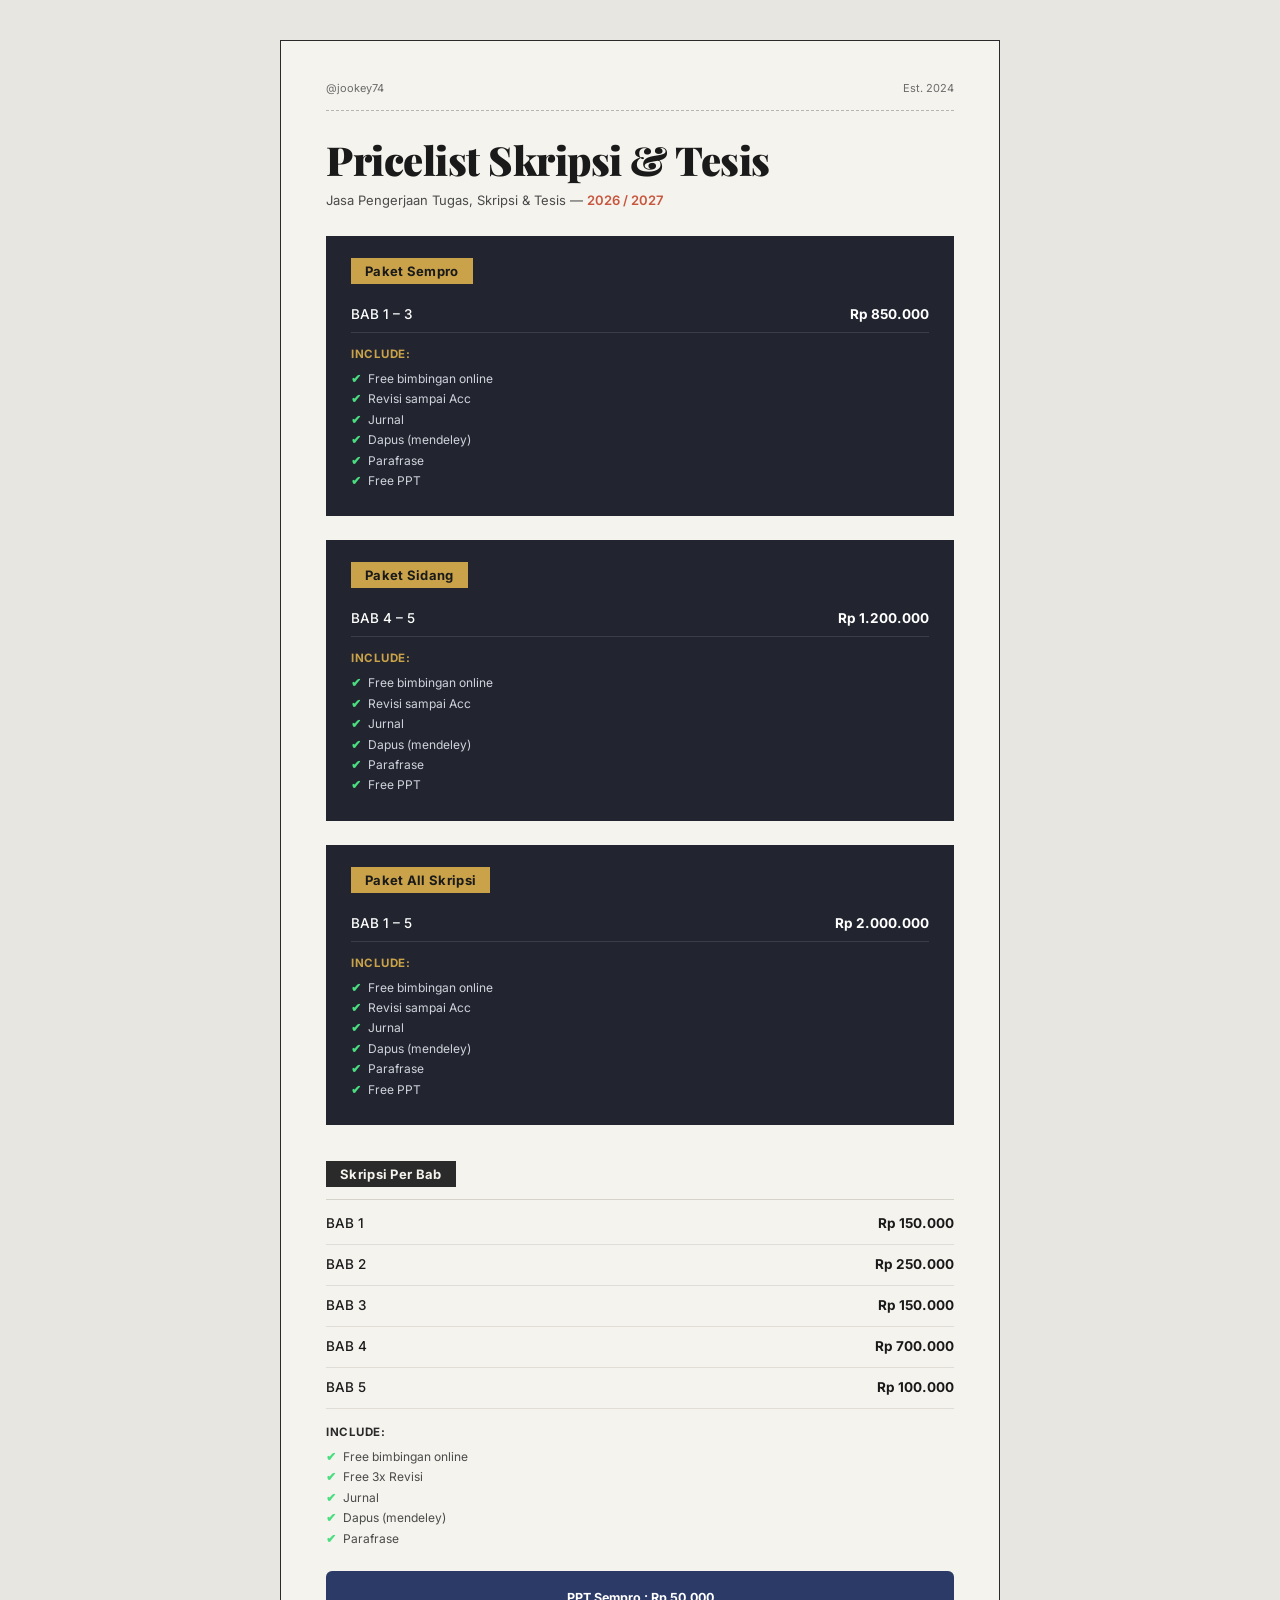
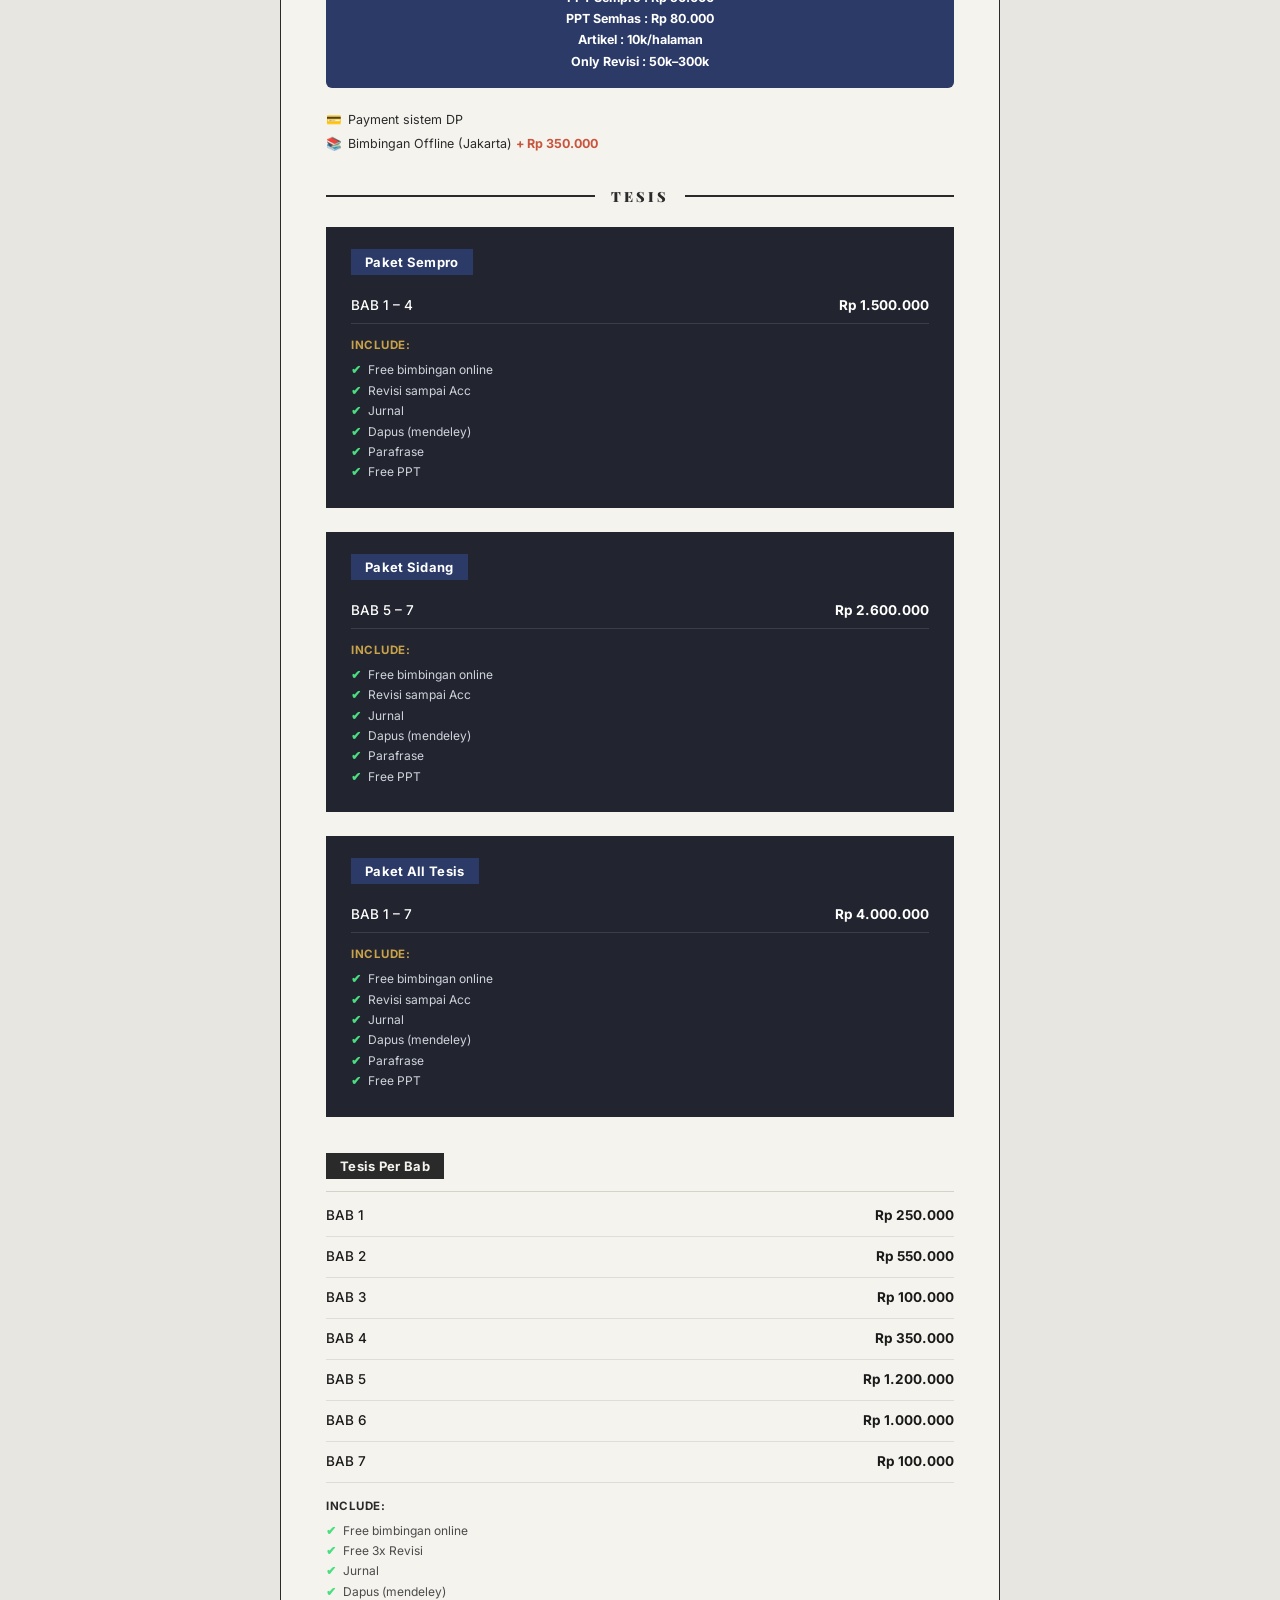
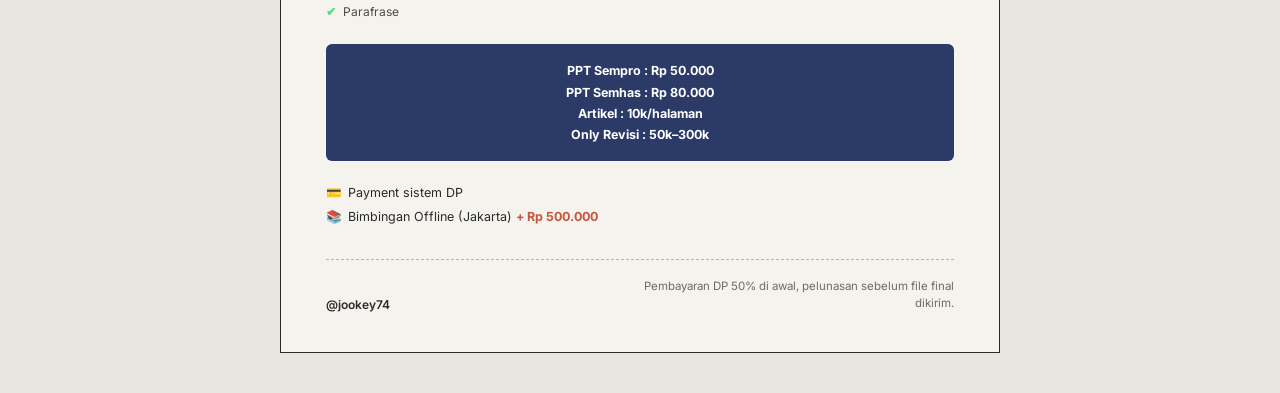
==== commit ad30959f: "Add files via upload" ====
--- a/index.html
+++ b/index.html
@@ -2,313 +2,476 @@
 <html lang="id">
 <head>
 <meta charset="UTF-8">
-<meta name="viewport" content="width=device-width, initial-scale=1.0">
-<title>Happy National Girlfriend Day 💙</title>
-<link href="https://fonts.googleapis.com/css2?family=Playfair+Display:ital,wght@0,400;0,600;0,700;1,400;1,600&family=Poppins:wght@300;400;500&family=Cormorant+Garamond:ital,wght@0,300;0,400;1,300;1,400&display=swap" rel="stylesheet">
-<link rel="stylesheet" href="style.css">
+<title>Rate Card - Joki Tugas Samanah</title>
+<style>
+  @import url('https://fonts.googleapis.com/css2?family=Playfair+Display:wght@700;900&family=Inter:wght@400;500;600;700&display=swap');
+
+  * { margin: 0; padding: 0; box-sizing: border-box; }
+
+  body {
+    background: #e8e6e1;
+    font-family: 'Inter', sans-serif;
+    padding: 40px 20px;
+    display: flex;
+    justify-content: center;
+  }
+
+  .card {
+    width: 720px;
+    background: #f5f3ee;
+    border: 1px solid #2a2a2a;
+    padding: 40px 45px;
+    position: relative;
+    color: #2a2a2a;
+  }
+
+  /* Corner marks */
+  .corner-tl, .corner-tr, .corner-bl, .corner-br {
+    content: '';
+    position: absolute;
+    width: 14px;
+    height: 14px;
+  }
+  .corner-tl { top: -1px; left: -1px; border-top: 1.5px solid #2a2a2a; border-left: 1.5px solid #2a2a2a; }
+  .corner-tr { top: -1px; right: -1px; border-top: 1.5px solid #2a2a2a; border-right: 1.5px solid #2a2a2a; }
+  .corner-bl { bottom: -1px; left: -1px; border-bottom: 1.5px solid #2a2a2a; border-left: 1.5px solid #2a2a2a; }
+  .corner-br { bottom: -1px; right: -1px; border-bottom: 1.5px solid #2a2a2a; border-right: 1.5px solid #2a2a2a; }
+
+  .top-bar {
+    display: flex;
+    justify-content: space-between;
+    font-size: 11px;
+    color: #6b6b6b;
+    padding-bottom: 15px;
+    border-bottom: 1px dashed #b8b5ae;
+    margin-bottom: 22px;
+  }
+
+  h1 {
+    font-family: 'Playfair Display', serif;
+    font-size: 40px;
+    font-weight: 900;
+    letter-spacing: -0.5px;
+    color: #1a1a1a;
+    margin-bottom: 6px;
+  }
+
+  .subtitle {
+    font-size: 13px;
+    color: #4a4a4a;
+    margin-bottom: 28px;
+  }
+  .subtitle span { color: #c8553d; font-weight: 600; }
+
+  .section-title {
+    display: inline-block;
+    background: #2a2a2a;
+    color: #f5f3ee;
+    font-size: 13px;
+    font-weight: 700;
+    padding: 5px 14px;
+    letter-spacing: 0.3px;
+    margin-bottom: 12px;
+    margin-top: 24px;
+  }
+  .section-title.gold {
+    background: #c9a24a;
+    color: #1a1a1a;
+  }
+  .section-title.blue {
+    background: #2b3a67;
+    color: #ffffff;
+  }
+
+  /* Big divider between Skripsi & Tesis */
+  .big-divider {
+    height: 2px;
+    background: #2a2a2a;
+    margin: 40px 0 30px;
+    position: relative;
+  }
+  .big-divider::after {
+    content: 'TESIS';
+    position: absolute;
+    top: 50%;
+    left: 50%;
+    transform: translate(-50%, -50%);
+    background: #f5f3ee;
+    padding: 0 16px;
+    font-family: 'Playfair Display', serif;
+    font-size: 14px;
+    font-weight: 900;
+    letter-spacing: 3px;
+    color: #2a2a2a;
+  }
+
+  .divider {
+    height: 1px;
+    background: #d5d2ca;
+    margin-bottom: 4px;
+  }
+
+  .item {
+    display: flex;
+    justify-content: space-between;
+    align-items: flex-start;
+    padding: 11px 0;
+    border-bottom: 1px solid #e0ddd6;
+    font-size: 13.5px;
+  }
+  .item:last-child { border-bottom: none; }
+  .item .left { max-width: 68%; }
+  .item .name { font-weight: 500; color: #1a1a1a; margin-bottom: 2px; }
+  .item .desc { font-size: 11px; color: #8a8a8a; line-height: 1.4; }
+  .item .price { font-weight: 700; color: #1a1a1a; white-space: nowrap; }
+
+  /* Dark blocks for paket */
+  .dark-block {
+    background: #22252f;
+    color: #f5f3ee;
+    padding: 22px 25px 25px;
+    margin-top: 24px;
+    margin-bottom: 12px;
+  }
+  .dark-block .section-title {
+    margin-top: 0;
+    margin-bottom: 14px;
+  }
+  .dark-block .item {
+    border-bottom: 1px solid #3a3e4a;
+    color: #e8e6e1;
+    padding: 8px 0;
+  }
+  .dark-block .item .name { color: #ffffff; font-size: 13.5px; }
+  .dark-block .item .desc { color: #a0a4b0; }
+  .dark-block .item .price { color: #ffffff; }
+  .dark-block .note {
+    font-size: 11.5px;
+    color: #c8ccd6;
+    line-height: 1.6;
+    padding-top: 14px;
+    border-top: 1px solid #3a3e4a;
+    margin-top: 8px;
+  }
+
+  /* Include list */
+  .include-title {
+    font-size: 11.5px;
+    font-weight: 700;
+    color: #c9a24a;
+    letter-spacing: 0.5px;
+    margin-top: 14px;
+    margin-bottom: 8px;
+    text-transform: uppercase;
+  }
+  .include-list {
+    list-style: none;
+    font-size: 12px;
+    color: #d0d4dc;
+    line-height: 1.7;
+  }
+  .include-list li::before {
+    content: '✔ ';
+    color: #4ade80;
+    font-weight: 700;
+    margin-right: 4px;
+  }
+  .include-list.dark-text { color: #4a4a4a; }
+
+  /* Highlight box */
+  .highlight-box {
+    background: #2b3a67;
+    color: #ffffff;
+    padding: 16px 22px;
+    margin-top: 22px;
+    text-align: center;
+    font-size: 12.5px;
+    line-height: 1.7;
+    font-style: italic;
+    border-radius: 6px;
+  }
+  .highlight-box strong { font-style: normal; }
+
+  /* Payment info */
+  .payment-info {
+    margin-top: 20px;
+    font-size: 12.5px;
+    color: #2a2a2a;
+    line-height: 1.9;
+  }
+  .payment-info .icon { margin-right: 6px; }
+  .payment-info .price-extra { color: #c8553d; font-weight: 700; }
+
+  .footer {
+    margin-top: 30px;
+    padding-top: 18px;
+    border-top: 1px dashed #b8b5ae;
+    display: flex;
+    justify-content: space-between;
+    align-items: flex-end;
+    font-size: 11.5px;
+    color: #6b6b6b;
+  }
+  .footer .left { font-weight: 600; color: #2a2a2a; font-size: 12px; }
+  .footer .right { text-align: right; line-height: 1.5; max-width: 55%; }
+</style>
 </head>
 <body>
-<canvas id="sparkle-canvas"></canvas>
-<div id="music-ctrl" class="collapsed">
-  <button class="mbtn" id="mbtn-icon">▶</button>
-  <div class="music-info">
-    <div class="eq">
-      <div class="eq-b"></div><div class="eq-b"></div><div class="eq-b"></div>
-      <div class="eq-b"></div><div class="eq-b"></div>
-    </div>
-    <span class="mlabel">♪ playing</span>
-  </div>
-  <button class="music-toggle" id="music-toggle" onclick="toggleMusicSize(event)">▲</button>
+
+<div class="card">
+  <div class="corner-tl"></div>
+  <div class="corner-tr"></div>
+  <div class="corner-bl"></div>
+  <div class="corner-br"></div>
+
+  <div class="top-bar">
+    <span>@jookey74</span>
+    <span>Est. 2024</span>
+  </div>
+
+  <h1>Pricelist Skripsi &amp; Tesis</h1>
+  <p class="subtitle">Jasa Pengerjaan Tugas, Skripsi &amp; Tesis — <span>2026 / 2027</span></p>
+
+  <!-- ============================= -->
+  <!-- BAGIAN 1 : SKRIPSI            -->
+  <!-- ============================= -->
+
+  <!-- PAKET SEMPRO -->
+  <div class="dark-block">
+    <div class="section-title gold">Paket Sempro</div>
+    <div class="item">
+      <div class="left"><div class="name">BAB 1 – 3</div></div>
+      <div class="price">Rp 850.000</div>
+    </div>
+
+    <div class="include-title">Include:</div>
+    <ul class="include-list">
+      <li>Free bimbingan online</li>
+      <li>Revisi sampai Acc</li>
+      <li>Jurnal</li>
+      <li>Dapus (mendeley)</li>
+      <li>Parafrase</li>
+      <li>Free PPT</li>
+    </ul>
+  </div>
+
+  <!-- PAKET SIDANG -->
+  <div class="dark-block">
+    <div class="section-title gold">Paket Sidang</div>
+    <div class="item">
+      <div class="left"><div class="name">BAB 4 – 5</div></div>
+      <div class="price">Rp 1.200.000</div>
+    </div>
+
+    <div class="include-title">Include:</div>
+    <ul class="include-list">
+      <li>Free bimbingan online</li>
+      <li>Revisi sampai Acc</li>
+      <li>Jurnal</li>
+      <li>Dapus (mendeley)</li>
+      <li>Parafrase</li>
+      <li>Free PPT</li>
+    </ul>
+  </div>
+
+  <!-- PAKET ALL SKRIPSI -->
+  <div class="dark-block">
+    <div class="section-title gold">Paket All Skripsi</div>
+    <div class="item">
+      <div class="left"><div class="name">BAB 1 – 5</div></div>
+      <div class="price">Rp 2.000.000</div>
+    </div>
+
+    <div class="include-title">Include:</div>
+    <ul class="include-list">
+      <li>Free bimbingan online</li>
+      <li>Revisi sampai Acc</li>
+      <li>Jurnal</li>
+      <li>Dapus (mendeley)</li>
+      <li>Parafrase</li>
+      <li>Free PPT</li>
+    </ul>
+  </div>
+
+  <!-- SKRIPSI PER BAB -->
+  <div class="section-title">Skripsi Per Bab</div>
+  <div class="divider"></div>
+
+  <div class="item">
+    <div class="left"><div class="name">BAB 1</div></div>
+    <div class="price">Rp 150.000</div>
+  </div>
+  <div class="item">
+    <div class="left"><div class="name">BAB 2</div></div>
+    <div class="price">Rp 250.000</div>
+  </div>
+  <div class="item">
+    <div class="left"><div class="name">BAB 3</div></div>
+    <div class="price">Rp 150.000</div>
+  </div>
+  <div class="item">
+    <div class="left"><div class="name">BAB 4</div></div>
+    <div class="price">Rp 700.000</div>
+  </div>
+  <div class="item">
+    <div class="left"><div class="name">BAB 5</div></div>
+    <div class="price">Rp 100.000</div>
+  </div>
+
+  <div class="include-title" style="color: #2a2a2a; margin-top: 16px;">Include:</div>
+  <ul class="include-list dark-text">
+    <li>Free bimbingan online</li>
+    <li>Free 3x Revisi</li>
+    <li>Jurnal</li>
+    <li>Dapus (mendeley)</li>
+    <li>Parafrase</li>
+  </ul>
+
+  <!-- HIGHLIGHT BOX SKRIPSI -->
+  <div class="highlight-box">
+    <strong>PPT Sempro : Rp 50.000</strong><br>
+    <strong>PPT Semhas : Rp 80.000</strong><br>
+    <strong>Artikel : 10k/halaman</strong><br>
+    <strong>Only Revisi : 50k–300k</strong>
+  </div>
+
+  <!-- PAYMENT INFO SKRIPSI -->
+  <div class="payment-info">
+    <div><span class="icon">💳</span>Payment sistem DP</div>
+    <div><span class="icon">📚</span>Bimbingan Offline (Jakarta) <span class="price-extra">+ Rp 350.000</span></div>
+  </div>
+
+  <!-- ============================= -->
+  <!-- PEMBATAS SKRIPSI & TESIS      -->
+  <!-- ============================= -->
+  <div class="big-divider"></div>
+
+  <!-- ============================= -->
+  <!-- BAGIAN 2 : TESIS              -->
+  <!-- ============================= -->
+
+  <!-- PAKET SEMPRO TESIS -->
+  <div class="dark-block">
+    <div class="section-title blue">Paket Sempro</div>
+    <div class="item">
+      <div class="left"><div class="name">BAB 1 – 4</div></div>
+      <div class="price">Rp 1.500.000</div>
+    </div>
+
+    <div class="include-title">Include:</div>
+    <ul class="include-list">
+      <li>Free bimbingan online</li>
+      <li>Revisi sampai Acc</li>
+      <li>Jurnal</li>
+      <li>Dapus (mendeley)</li>
+      <li>Parafrase</li>
+      <li>Free PPT</li>
+    </ul>
+  </div>
+
+  <!-- PAKET SIDANG TESIS -->
+  <div class="dark-block">
+    <div class="section-title blue">Paket Sidang</div>
+    <div class="item">
+      <div class="left"><div class="name">BAB 5 – 7</div></div>
+      <div class="price">Rp 2.600.000</div>
+    </div>
+
+    <div class="include-title">Include:</div>
+    <ul class="include-list">
+      <li>Free bimbingan online</li>
+      <li>Revisi sampai Acc</li>
+      <li>Jurnal</li>
+      <li>Dapus (mendeley)</li>
+      <li>Parafrase</li>
+      <li>Free PPT</li>
+    </ul>
+  </div>
+
+  <!-- PAKET ALL TESIS -->
+  <div class="dark-block">
+    <div class="section-title blue">Paket All Tesis</div>
+    <div class="item">
+      <div class="left"><div class="name">BAB 1 – 7</div></div>
+      <div class="price">Rp 4.000.000</div>
+    </div>
+
+    <div class="include-title">Include:</div>
+    <ul class="include-list">
+      <li>Free bimbingan online</li>
+      <li>Revisi sampai Acc</li>
+      <li>Jurnal</li>
+      <li>Dapus (mendeley)</li>
+      <li>Parafrase</li>
+      <li>Free PPT</li>
+    </ul>
+  </div>
+
+  <!-- TESIS PER BAB -->
+  <div class="section-title">Tesis Per Bab</div>
+  <div class="divider"></div>
+
+  <div class="item">
+    <div class="left"><div class="name">BAB 1</div></div>
+    <div class="price">Rp 250.000</div>
+  </div>
+  <div class="item">
+    <div class="left"><div class="name">BAB 2</div></div>
+    <div class="price">Rp 550.000</div>
+  </div>
+  <div class="item">
+    <div class="left"><div class="name">BAB 3</div></div>
+    <div class="price">Rp 100.000</div>
+  </div>
+  <div class="item">
+    <div class="left"><div class="name">BAB 4</div></div>
+    <div class="price">Rp 350.000</div>
+  </div>
+  <div class="item">
+    <div class="left"><div class="name">BAB 5</div></div>
+    <div class="price">Rp 1.200.000</div>
+  </div>
+  <div class="item">
+    <div class="left"><div class="name">BAB 6</div></div>
+    <div class="price">Rp 1.000.000</div>
+  </div>
+  <div class="item">
+    <div class="left"><div class="name">BAB 7</div></div>
+    <div class="price">Rp 100.000</div>
+  </div>
+
+  <div class="include-title" style="color: #2a2a2a; margin-top: 16px;">Include:</div>
+  <ul class="include-list dark-text">
+    <li>Free bimbingan online</li>
+    <li>Free 3x Revisi</li>
+    <li>Jurnal</li>
+    <li>Dapus (mendeley)</li>
+    <li>Parafrase</li>
+  </ul>
+
+  <!-- HIGHLIGHT BOX TESIS -->
+  <div class="highlight-box">
+    <strong>PPT Sempro : Rp 50.000</strong><br>
+    <strong>PPT Semhas : Rp 80.000</strong><br>
+    <strong>Artikel : 10k/halaman</strong><br>
+    <strong>Only Revisi : 50k–300k</strong>
+  </div>
+
+  <!-- PAYMENT INFO TESIS -->
+  <div class="payment-info">
+    <div><span class="icon">💳</span>Payment sistem DP</div>
+    <div><span class="icon">📚</span>Bimbingan Offline (Jakarta) <span class="price-extra">+ Rp 500.000</span></div>
+  </div>
+
+  <!-- FOOTER -->
+  <div class="footer">
+    <div class="left">@jookey74</div>
+    <div class="right">
+      Pembayaran DP 50% di awal, pelunasan sebelum file final dikirim.
+    </div>
+  </div>
+
 </div>
 
-<audio id="bg-music" loop>
-  <source src="audio/Backstreet Boys - Shape of My Heart (Lyrics).mp3" type="audio/mp3">
-</audio>
-
-<div id="countdown-page">
-  <div class="cd-bg"></div>
-  <div class="cd-overlay"></div>
-  <div class="cd-petals" id="cd-petals"></div>
-  <div class="cd-content">
-    <p class="cd-eyebrow">✦ countdown to national girlfriend day ✦</p>
-    <h1 class="cd-title">Happy National<br><em style="font-size:0.65em;opacity:0.8;">Girlfriend Day</em></h1>
-    <p class="cd-sub">A little surprise is waiting for the prettiest girl. 💖</p>
-
-    <div class="cd-boxes">
-      <div class="cd-unit"><div class="cd-box"><div class="cd-num" id="cd-days">00</div></div><div class="cd-label">Hari</div></div>
-      <div class="cd-sep">:</div>
-      <div class="cd-unit"><div class="cd-box"><div class="cd-num" id="cd-hours">00</div></div><div class="cd-label">Jam</div></div>
-      <div class="cd-sep">:</div>
-      <div class="cd-unit"><div class="cd-box"><div class="cd-num" id="cd-mins">00</div></div><div class="cd-label">Menit</div></div>
-      <div class="cd-sep">:</div>
-      <div class="cd-unit"><div class="cd-box"><div class="cd-num" id="cd-secs">00</div></div><div class="cd-label">Detik</div></div>
-    </div>
-
-    <div class="cd-status" id="cd-status">Bersiaplah untuk kejutan istimewa... 💗</div>
-    <button class="btn-enter locked" id="btn-enter" onclick="enterSite()">
-      <span>🔒</span><span id="btn-enter-label">Tunggu sampai waktunya</span><span>🔒</span>
-    </button>
-    <div class="cd-locked-hint" id="cd-locked-hint">Tersisa <span id="cd-remaining">--:--</span> lagi</div>
-  </div>
-</div>
-
-<!-- PIN PAGE -->
-<div id="pin-page">
-  <div class="pin-bg"></div>
-  <div class="pin-overlay"></div>
-  <div class="pin-petals" id="pin-petals"></div>
-  <div class="pin-content">
-    <p class="pin-eyebrow">✦ a surprise made with love ✦</p>
-    <h1 class="pin-title">Unlock Your<br><em style="font-size:0.65em;opacity:0.85;">Special Gift</em></h1>
-    <p class="pin-sub">Only my favorite girl can open this. 💖</p>
-    <div class="pin-dots" id="pin-dots">
-      <div class="pin-dot" data-index="0"></div>
-      <div class="pin-dot" data-index="1"></div>
-      <div class="pin-dot" data-index="2"></div>
-      <div class="pin-dot" data-index="3"></div>
-    </div>
-    <p class="pin-error" id="pin-error">PIN salah, coba lagi</p>
-    <div class="pin-keypad">
-      <button class="pin-key" data-num="1">1</button>
-      <button class="pin-key" data-num="2">2</button>
-      <button class="pin-key" data-num="3">3</button>
-      <button class="pin-key" data-num="4">4</button>
-      <button class="pin-key" data-num="5">5</button>
-      <button class="pin-key" data-num="6">6</button>
-      <button class="pin-key" data-num="7">7</button>
-      <button class="pin-key" data-num="8">8</button>
-      <button class="pin-key" data-num="9">9</button>
-      <button class="pin-key pin-key-clear" data-num="clear">⌫</button>
-      <button class="pin-key" data-num="0">0</button>
-      <button class="pin-key pin-key-ok" data-num="ok">✓</button>
-    </div>
-    <p class="pin-hint">Hint: your special date 💕</p>
-  </div>
-</div>
-
-<div id="gift-slide">
-  <div class="gift-bg-glow"></div>
-  <p class="gift-eyebrow" id="gift-eyebrow">✦ happy national girlfriend day ✦</p>
-  <div class="gift-wrap" id="gift-wrap" onclick="openGiftBox()">
-    <div class="gift-box-container" id="gift-box-container">
-      <svg viewBox="0 0 260 300" xmlns="http://www.w3.org/2000/svg">
-        <defs>
-          <linearGradient id="boxGrad" x1="0" y1="0" x2="1" y2="1"><stop offset="0%" stop-color="#0F1A30"/><stop offset="100%" stop-color="#060E1A"/></linearGradient>
-          <linearGradient id="lidGrad" x1="0" y1="0" x2="1" y2="1"><stop offset="0%" stop-color="#12284B"/><stop offset="100%" stop-color="#0F1A30"/></linearGradient>
-          <linearGradient id="ribbonGrad" x1="0" y1="0" x2="0" y2="1"><stop offset="0%" stop-color="#8CC1E9"/><stop offset="100%" stop-color="#438BC4"/></linearGradient>
-          <filter id="giftGlow"><feGaussianBlur stdDeviation="3" result="blur"/><feMerge><feMergeNode in="blur"/><feMergeNode in="SourceGraphic"/></feMerge></filter>
-        </defs>
-        <rect x="30" y="145" width="200" height="140" rx="6" fill="url(#boxGrad)" stroke="rgba(67,138,196,0.4)" stroke-width="1.5"/>
-        <rect x="117" y="145" width="26" height="140" fill="url(#ribbonGrad)" opacity="0.7"/>
-        <rect x="30" y="205" width="200" height="18" fill="url(#ribbonGrad)" opacity="0.55"/>
-        <rect x="38" y="153" width="70" height="120" rx="4" fill="rgba(255,255,255,0.03)"/>
-        <g class="gift-lid" id="gift-lid-group">
-          <rect x="22" y="118" width="216" height="38" rx="6" fill="url(#lidGrad)" stroke="rgba(67,138,196,0.4)" stroke-width="1.5"/>
-          <rect x="117" y="118" width="26" height="38" fill="url(#ribbonGrad)" opacity="0.7"/>
-          <rect x="30" y="122" width="80" height="28" rx="3" fill="rgba(255,255,255,0.04)"/>
-        </g>
-        <g filter="url(#giftGlow)">
-          <ellipse cx="100" cy="112" rx="32" ry="18" fill="#8CC1E9" opacity="0.85" transform="rotate(-20 100 112)"/>
-          <ellipse cx="100" cy="112" rx="22" ry="12" fill="#438BC4" opacity="0.5" transform="rotate(-20 100 112)"/>
-          <ellipse cx="160" cy="112" rx="32" ry="18" fill="#8CC1E9" opacity="0.85" transform="rotate(20 160 112)"/>
-          <ellipse cx="160" cy="112" rx="22" ry="12" fill="#438BC4" opacity="0.5" transform="rotate(20 160 112)"/>
-          <circle cx="130" cy="113" r="12" fill="#8CC1E9"/>
-          <circle cx="130" cy="113" r="7" fill="#438BC4"/>
-          <circle cx="130" cy="113" r="3" fill="#FFF8E7"/>
-          <path d="M124 125 Q110 155 95 175" stroke="#438BC4" stroke-width="5" fill="none" stroke-linecap="round" opacity="0.7"/>
-          <path d="M136 125 Q150 155 165 175" stroke="#438BC4" stroke-width="5" fill="none" stroke-linecap="round" opacity="0.7"/>
-        </g>
-      </svg>
-      <svg class="gift-sparkles" id="gift-sparkles" viewBox="0 0 260 300" xmlns="http://www.w3.org/2000/svg" style="position:absolute;inset:0;width:100%;height:100%;">
-        <g id="burst-stars">
-          <text x="20" y="80" font-size="18" fill="#8CC1E9" opacity="0.9">✦</text>
-          <text x="210" y="70" font-size="22" fill="#FFF8E7" opacity="0.85">✦</text>
-          <text x="120" y="40" font-size="14" fill="#438BC4" opacity="0.9">✦</text>
-          <text x="240" y="160" font-size="16" fill="#8CC1E9" opacity="0.8">✦</text>
-          <text x="5" y="160" font-size="20" fill="#FFF8E7" opacity="0.85">✦</text>
-          <text x="80" y="20" font-size="12" fill="#438BC4" opacity="0.9">✦</text>
-          <text x="170" y="25" font-size="16" fill="#8CC1E9" opacity="0.8">✦</text>
-          <text x="240" y="240" font-size="14" fill="#FFF8E7" opacity="0.75">✦</text>
-          <text x="10" y="260" font-size="18" fill="#438BC4" opacity="0.8">✦</text>
-        </g>
-      </svg>
-    </div>
-    <p class="gift-hint" id="gift-hint">✨ Click to open your National Girlfriend Day gift ✨</p>
-  </div>
-</div>
-
-<div id="slider">
-  <!-- QUIZ JAIL -->
-  <div class="slide active" id="sq-jail">
-    <div class="orb" style="width:380px;height:380px;background:rgba(0,85,160,0.5);top:-80px;left:-80px;"></div>
-    <div class="orb" style="width:260px;height:260px;background:rgba(67,138,196,0.08);bottom:0;right:-40px;"></div>
-    <div class="jail-gif-container">
-      <img src="giphy3.gif" alt="Love GIF" id="jail-gif" onerror="this.style.display='none'">
-    </div>
-    <div class="love-quiz-container" id="love-quiz-container">
-      <h2 class="s2-title au" id="jail-title">Before Your Surprise...</h2>
-      <div class="love-question-card au" id="love-question-card">
-        <p class="love-question" id="love-question">do you love me</p>
-        <div class="love-btns" id="love-btns">
-          <button class="love-btn love-btn-yes" id="love-yes-btn">YES</button>
-          <button class="love-btn love-btn-no" id="love-no-btn">NO</button>
-        </div>
-      </div>
-    </div>
-    <div class="love-final-screen" id="love-final-screen">
-      <div class="love-final-gif"><img src="" id="love-final-gif-img" onerror="this.style.display='none'"></div>
-      <h2 class="love-final-title" id="love-final-title">💕 That's my girl!</h2>
-      <p class="love-final-sub">Now enjoy your surprise, my love. ❤️</p>
-    </div>
-  </div>
-
-  <!-- LOVE METER -->
-  <div class="slide" id="sq-love">
-    <div class="orb" style="width:400px;height:400px;background:rgba(0,85,160,0.5);top:-100px;right:-100px;"></div>
-    <div class="orb" style="width:280px;height:280px;background:rgba(67,138,196,0.07);bottom:-40px;left:-60px;"></div>
-    <div class="love-inner" id="love-inner">
-      <p class="love-eyebrow au">✦ love meter ✦</p>
-      <h2 class="s2-title au">Let's Measure<br>Your Love</h2>
-      <div class="love-scene au">
-        <div class="love-heart-wrap">
-          <div class="love-glow" id="love-glow"></div>
-          <svg viewBox="0 0 100 100" id="love-svg">
-            <defs>
-              <clipPath id="heart-clip"><path d="M50 88C25 65 5 50 5 30C5 15 18 5 30 5C40 5 47 12 50 18C53 12 60 5 70 5C82 5 95 15 95 30C95 50 75 65 50 88Z"/></clipPath>
-              <linearGradient id="hg" x1="0" y1="0" x2="0" y2="1">
-                <stop offset="0%" stop-color="#8CC1E9"/><stop offset="55%" stop-color="#438BC4"/><stop offset="100%" stop-color="#0055A0"/>
-              </linearGradient>
-            </defs>
-            <path d="M50 88C25 65 5 50 5 30C5 15 18 5 30 5C40 5 47 12 50 18C53 12 60 5 70 5C82 5 95 15 95 30C95 50 75 65 50 88Z" fill="none" stroke="rgba(67,138,196,0.35)" stroke-width="1.5"/>
-            <rect id="heart-fill" x="0" y="100" width="100" height="100" fill="url(#hg)" clip-path="url(#heart-clip)"/>
-          </svg>
-          <div class="love-pct" id="love-pct">0%</div>
-        </div>
-      </div>
-      <p class="love-msg au" id="love-msg">Tekan &amp; hold to receive my love... 💖</p>
-      <button class="btn-next love-hold-btn" id="love-btn"
-        onmousedown="startLove()" onmouseup="stopLove()" onmouseleave="stopLove()"
-        ontouchstart="startLove();event.preventDefault()" ontouchend="stopLove()" ontouchcancel="stopLove()">
-        <span>💗</span><span>Hold to Send Love</span>
-      </button>
-      <button class="btn-next" id="lm-continue-btn" style="display:none;margin-top:18px" onclick="if(!transitioning) goTo(2)">
-        <span>Continue</span><span>→</span>
-      </button>
-    </div>
-  </div>
-
-  <!-- INTRO -->
-  <div class="slide" id="s1">
-    <div class="s1-bg"></div><div class="s1-overlay"></div>
-    <div class="s1-content">
-      <p class="s1-eyebrow">✦ happy national girlfriend day ✦</p>
-      <h1 class="s1-title">For My<br>Favorite Girl</h1>
-      <p class="s1-sub">Made with all my love, only for you.</p>
-      <div class="s1-line"></div>
-      <button class="btn-open" onclick="goTo(3)"><span>✦</span><span>Let's Begin</span><span>✦</span></button>
-    </div>
-  </div>
-
-  <!-- MENU - 3 pilihan cards -->
-  <div class="slide" id="s-menu">
-    <div class="s1-bg"></div><div class="s1-overlay"></div><div class="s1-bg-particles"></div>
-    <div class="menu-back-btn" id="menu-back-btn" onclick="goTo(2)"><span>←</span></div>
-    <div class="menu-header">
-      <p class="menu-eyebrow">✦ choose the surprise ✦</p>
-      <h1 class="menu-title">Choose Your Little Surprise</h1>
-    </div>
-    <div class="menu-items">
-      <div class="menu-item mi-video" onclick="goTo(4)">
-        <img src="img/video.png" alt="Video" class="mi-icon">
-        <span class="mi-label">Video</span>
-        <span class="mi-sub">A little video for my favorite girl</span>
-      </div>
-      <div class="menu-item mi-photo" onclick="goTo(5)">
-        <img src="img/photo.png" alt="Photo" class="mi-icon">
-        <span class="mi-label">Photo</span>
-        <span class="mi-sub">Every beautiful memory with you</span>
-      </div>
-      <div class="menu-item mi-letter" onclick="goTo(6)">
-        <img src="img/letter.png" alt="Letter" class="mi-icon">
-        <span class="mi-label">Letter</span>
-        <span class="mi-sub">A letter from my heart</span>
-      </div>
-    </div>
-    <div class="menu-footer"><p class="menu-footer-text">A little website made just to celebrate you. 💖</p></div>
-  </div>
-
-  <!-- VIDEO -->
-  <div class="slide" id="s2">
-    <div class="slide-back-btn" onclick="goTo(3)"><span>← Menu</span></div>
-    <div class="orb" style="width:380px;height:380px;background:rgba(0,85,160,0.5);top:-80px;left:-80px;"></div>
-    <div class="orb" style="width:260px;height:260px;background:rgba(67,138,196,0.08);bottom:0;right:-40px;"></div>
-    <div class="s4-inner" id="s2-inner">
-      <div class="slide-heading">
-        <h2>A Video For You</h2>
-        <p>✦ Happy National Girlfriend Day 💖 ✦</p>
-      </div>
-      <div class="video-container" id="video-container">
-        <video id="local-player" src="video/WhatsApp Video 2026-07-24 at 15.56.02.mp4" controls autoplay loop playsinline muted></video>
-      </div>
-    </div>
-  </div>
-
-  <!-- GALLERY -->
-  <div class="slide" id="s3">
-    <div class="slide-back-btn" onclick="goTo(3)"><span>← Menu</span></div>
-    <div class="s3-inner">
-      <div class="slide-heading">
-        <h2>Our Favorite Memories</h2>
-        <p>✦ every smile, every laugh, every memory ✦</p>
-      </div>
-      <div class="masonry" id="gallery"></div>
-    </div>
-  </div>
-
-  <!-- WISH / LETTER -->
-  <div class="slide" id="s4">
-    <div class="slide-back-btn" onclick="goTo(3)"><span>← Menu</span></div>
-    <div class="orb" style="width:400px;height:400px;background:rgba(0,85,160,0.5);top:-120px;right:-100px;"></div>
-    <div class="orb" style="width:300px;height:300px;background:rgba(67,138,196,0.06);bottom:0;left:-60px;"></div>
-    <div class="wishes-card">
-      <h3>A Letter For My Favorite Girl</h3>
-      <p>
-        Happy National Girlfriend Day, my love 💙<br><br>
-        Happy National Girlfriend Day sayang akuuu Latifah Amaliny
-        semoga dikeseharian kamu, kamu selalu diberi kesehatan, dilancarkan rezekinya dan selalu didalam lindungan Allah SWT
-        semoga selalu tambah cantik ya sayang<br><br>
-        terima kasih sudah hadir didunia ini, terima kasih sudah menjadi salah satu bagian terpenting dalam hidup aku
-        terima kasih sudah selalu sabar hadapin aku, terima kasih sudah mau belajar banyak bareng aku dan terima kasih sudah selalu mau ada di samping aku<br><br>
-        semoga harapan kamu dikabulkan Allah SWT ya sayang dan semoga kita diberi umur panjang agar bisa merayakan National Girlfriend Day selanjutnya<br><br>
-        I love you so much sayangkuuuu
-      </p>
-      <div class="wish-heart">💙</div>
-      <br>
-      <button class="btn-next" id="btn-to-ending" style="margin-top:24px">
-        <span>One More Thing</span><span>✦</span>
-      </button>
-    </div>
-  </div>
-
-  <!-- ENDING -->
-  <div class="slide" id="s5">
-    <div class="floating-hearts" id="fhearts"></div>
-    <div class="ending-glow"></div>
-    <div class="slide-back-btn ending-back" onclick="goTo(3)"><span>← Menu</span></div>
-    <div class="s5-content">
-      <div class="typing-loop"><span id="tl-text"></span><span class="tl-cursor"></span></div>
-      <div class="final-msg">
-        <p>
-          Thank you for always being my happiness.<br>
-          I hope this little surprise makes your National Girlfriend Day a little more special.<br>
-          <span class="forever">Happy National Girlfriend Day, My Love. 💖</span>
-        </p>
-      </div>
-      <button class="btn-replay" onclick="replay()">↩ Experience It Again 💖</button>
-    </div>
-  </div>
-</div>
-
-<script src="script.js"></script>
 </body>
 </html>
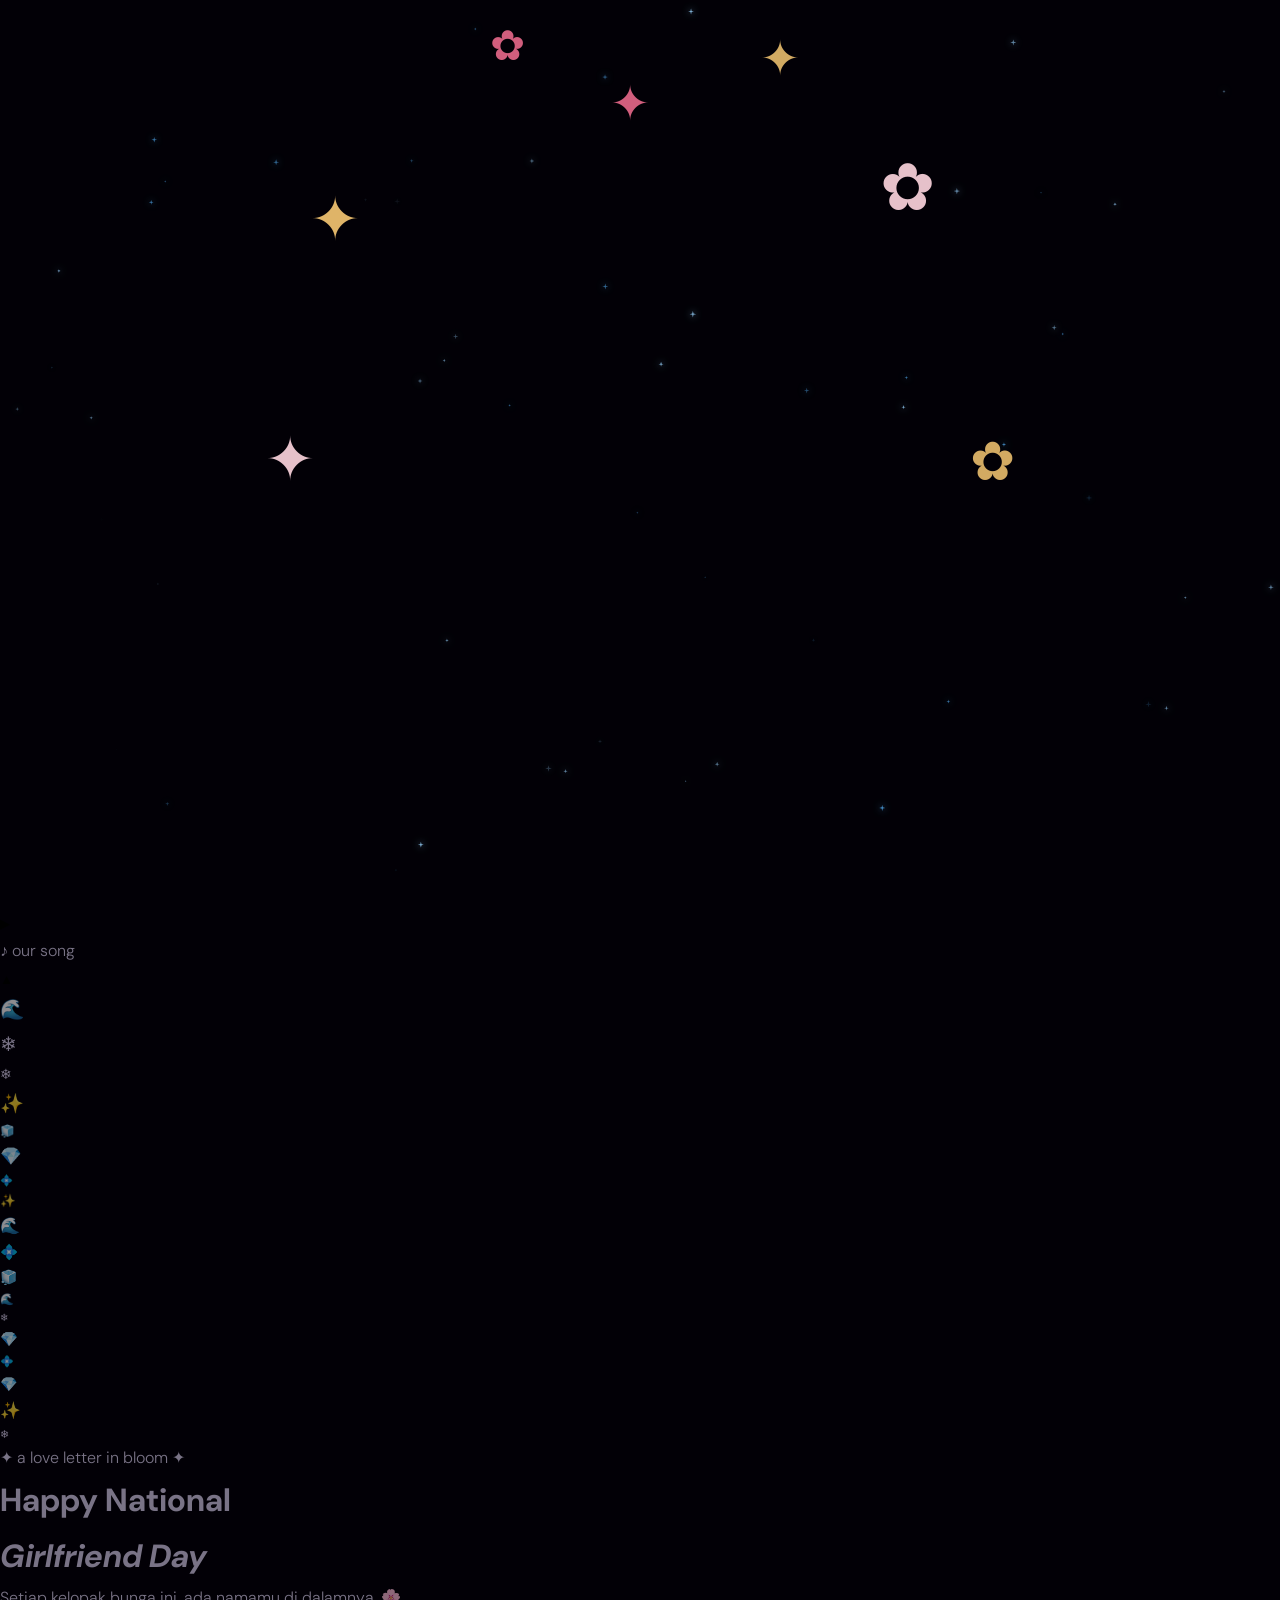
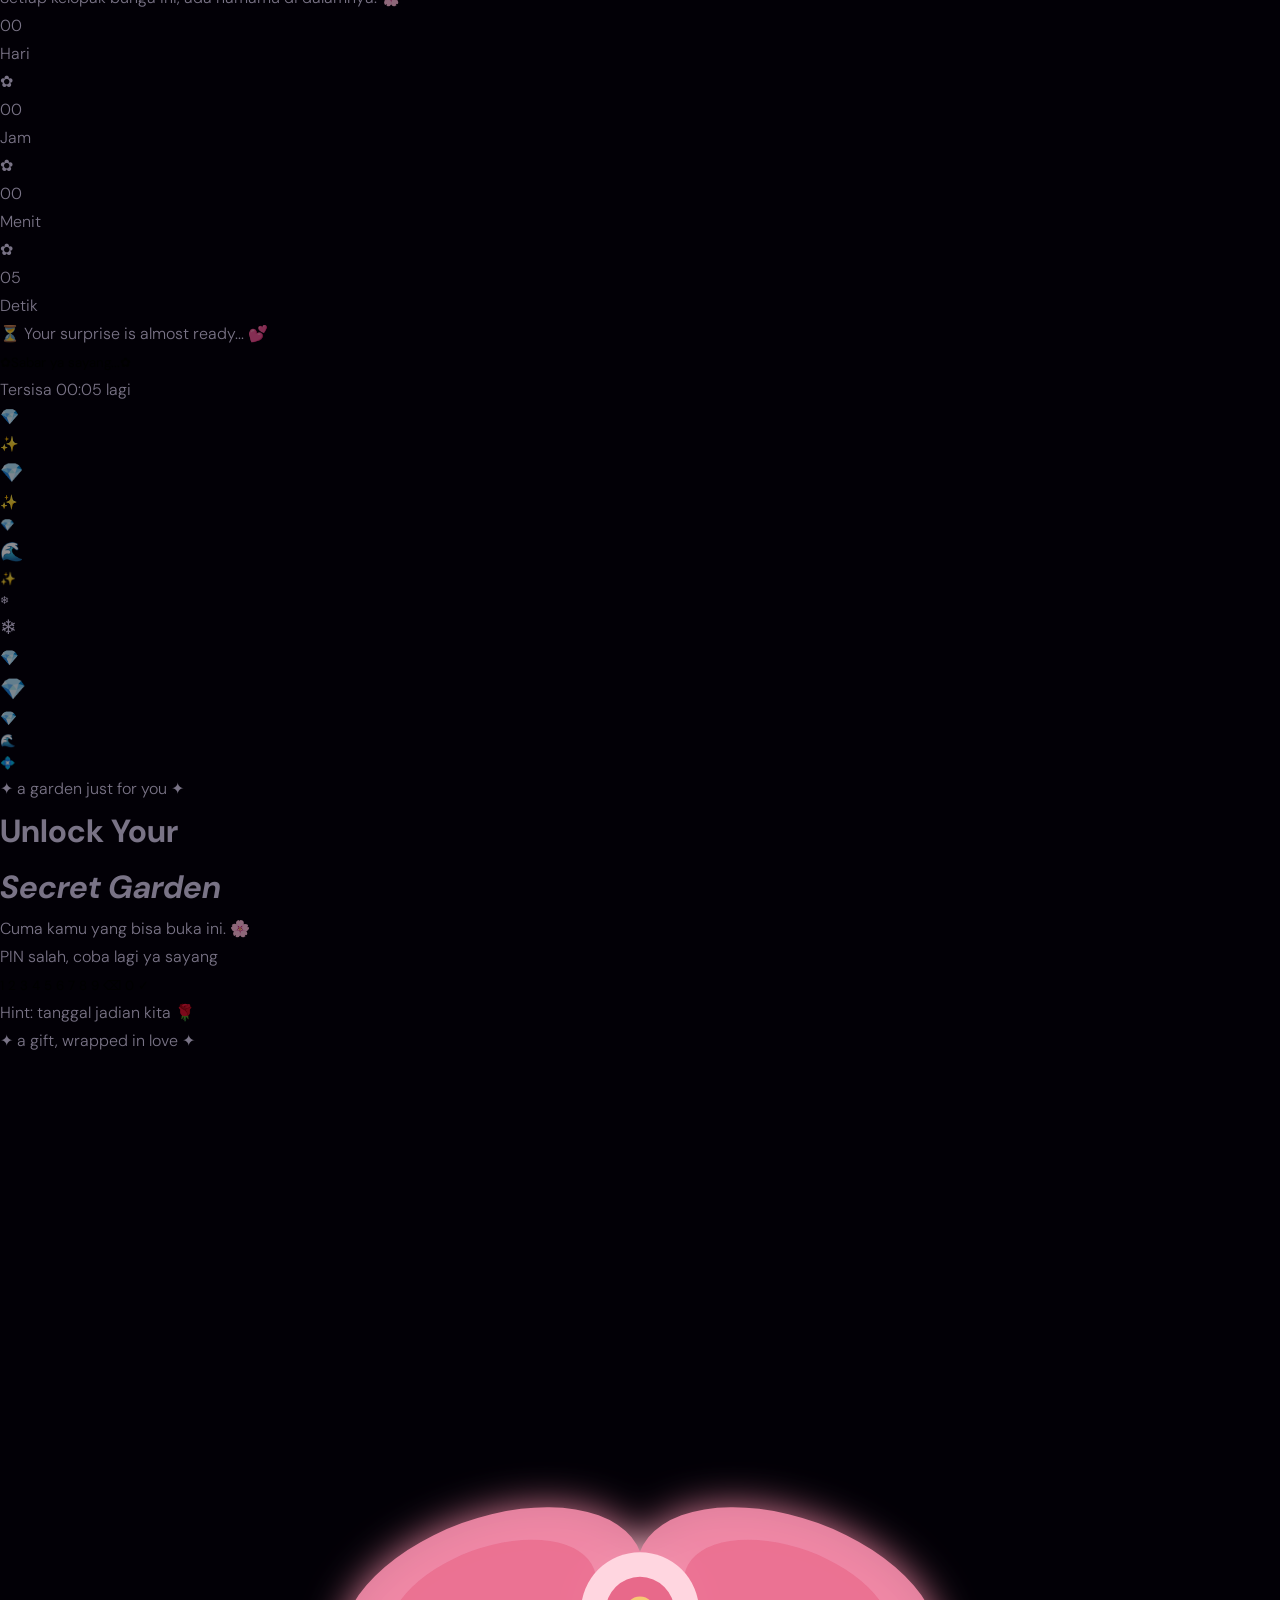
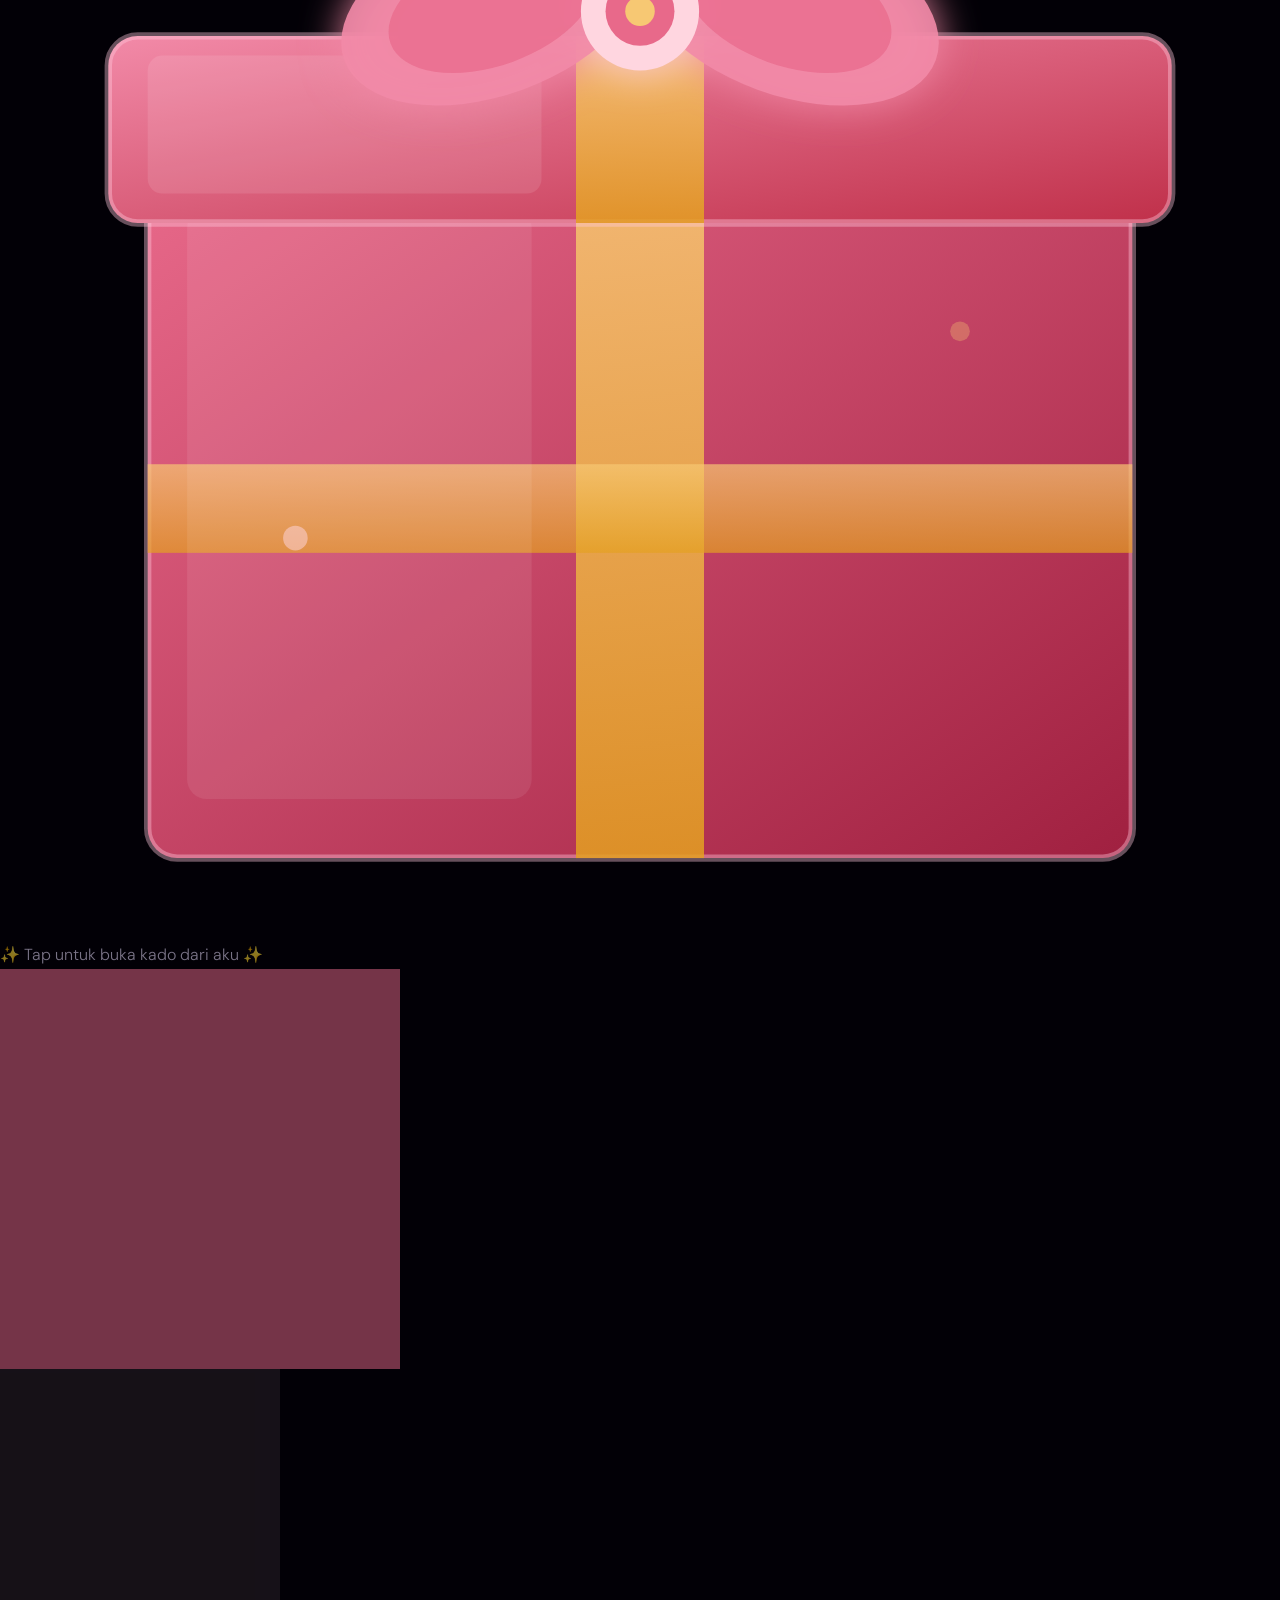
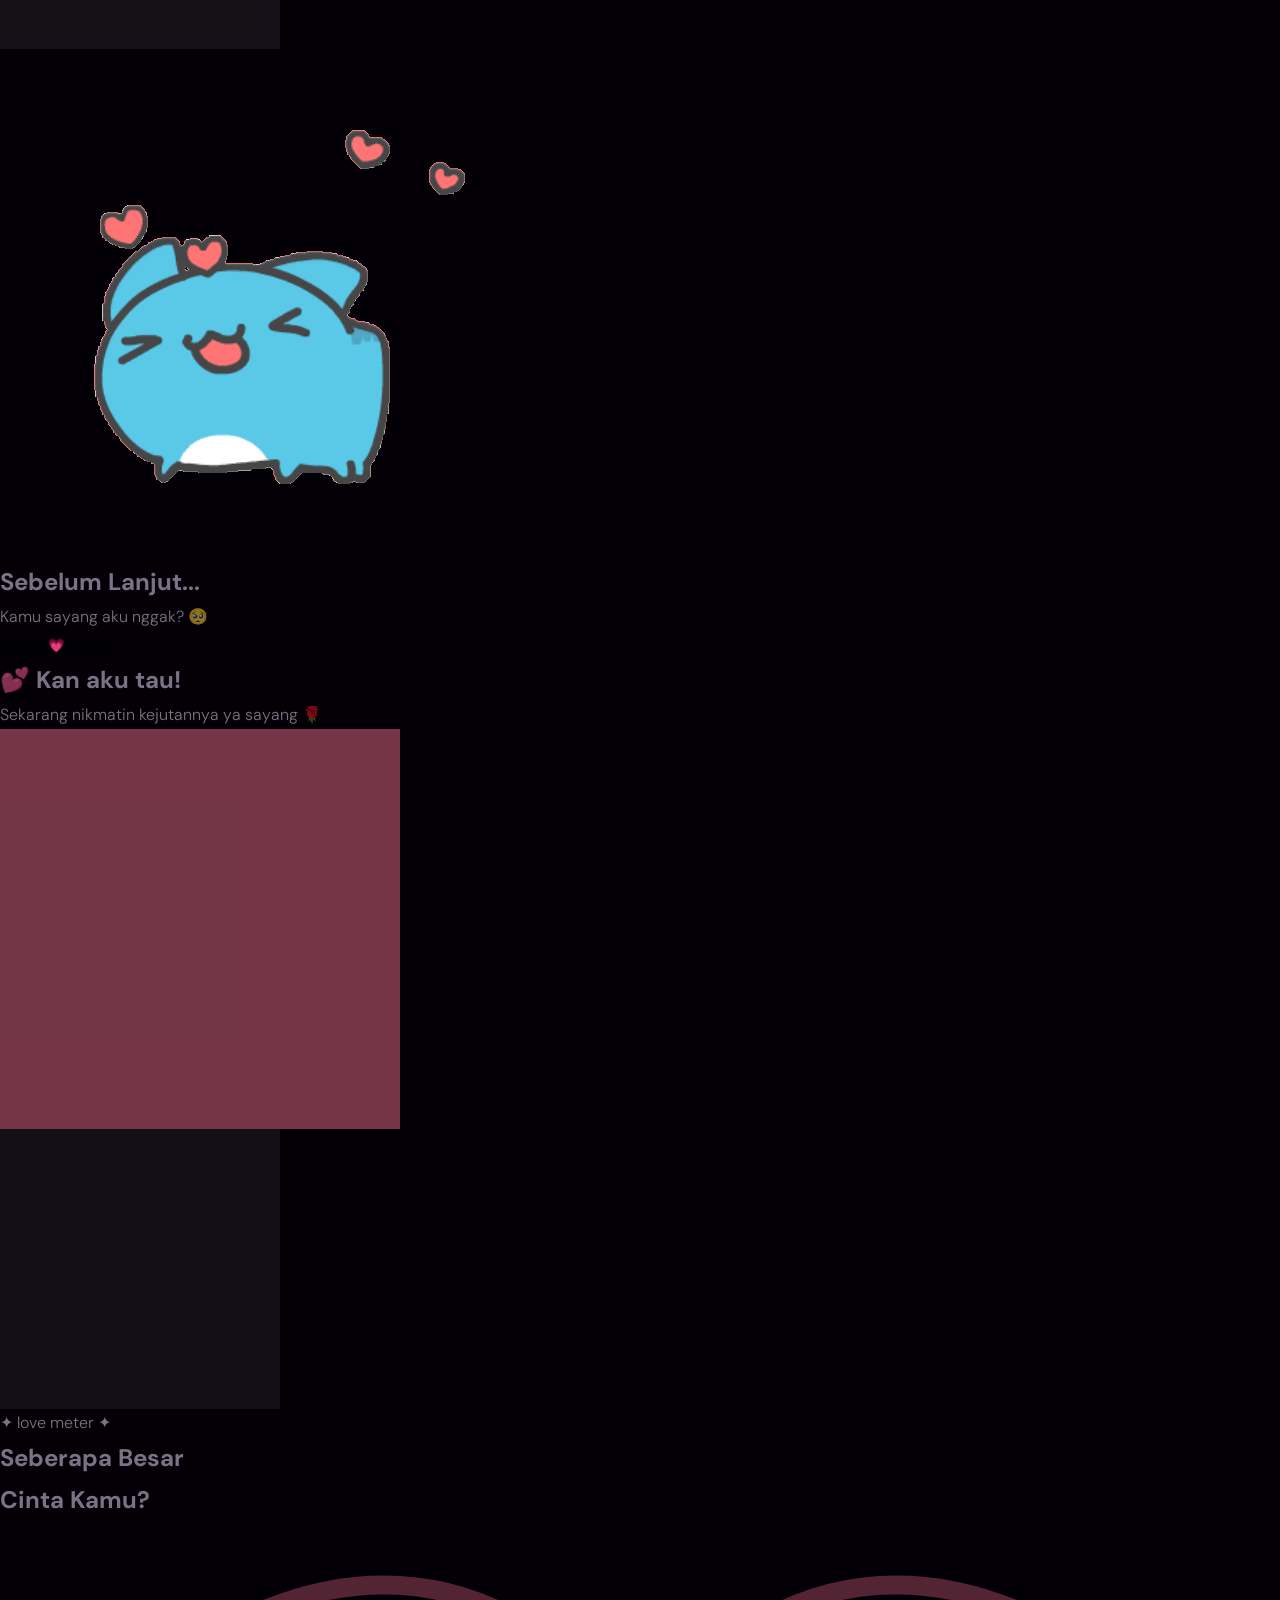
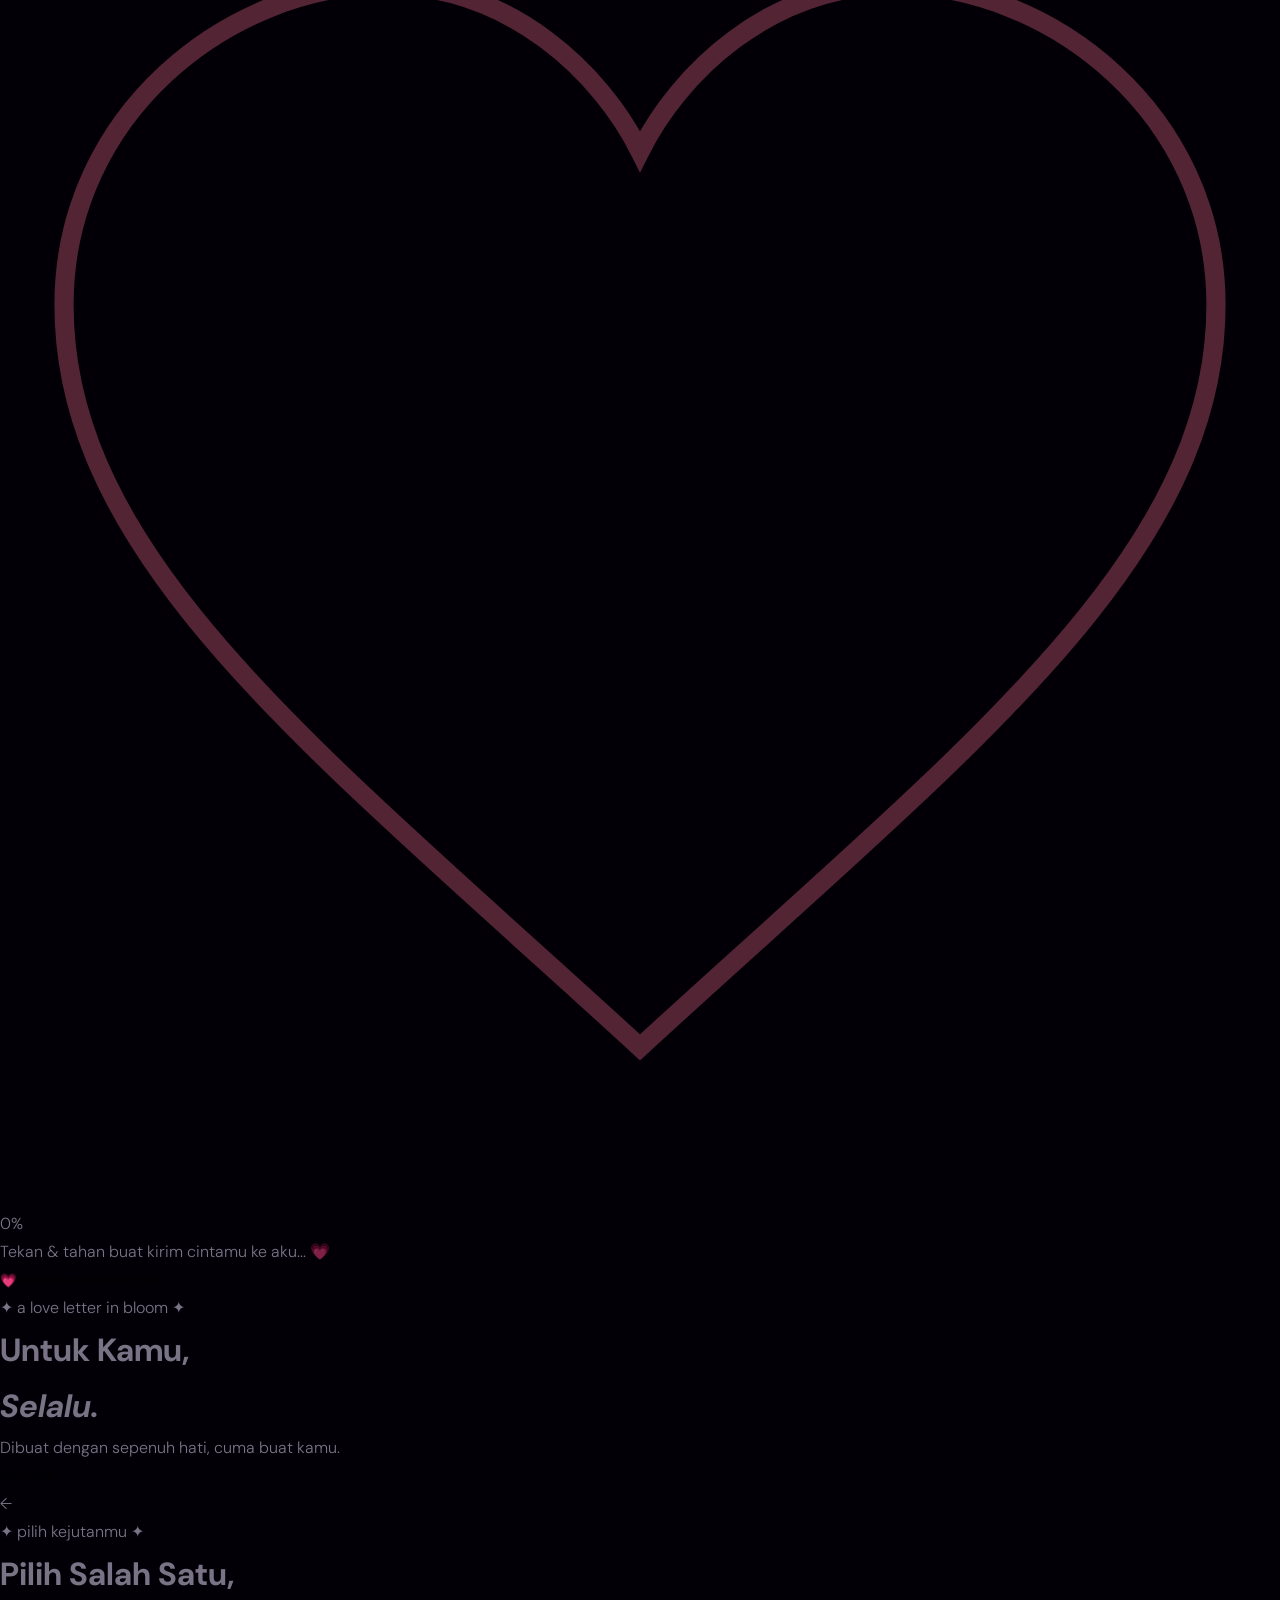
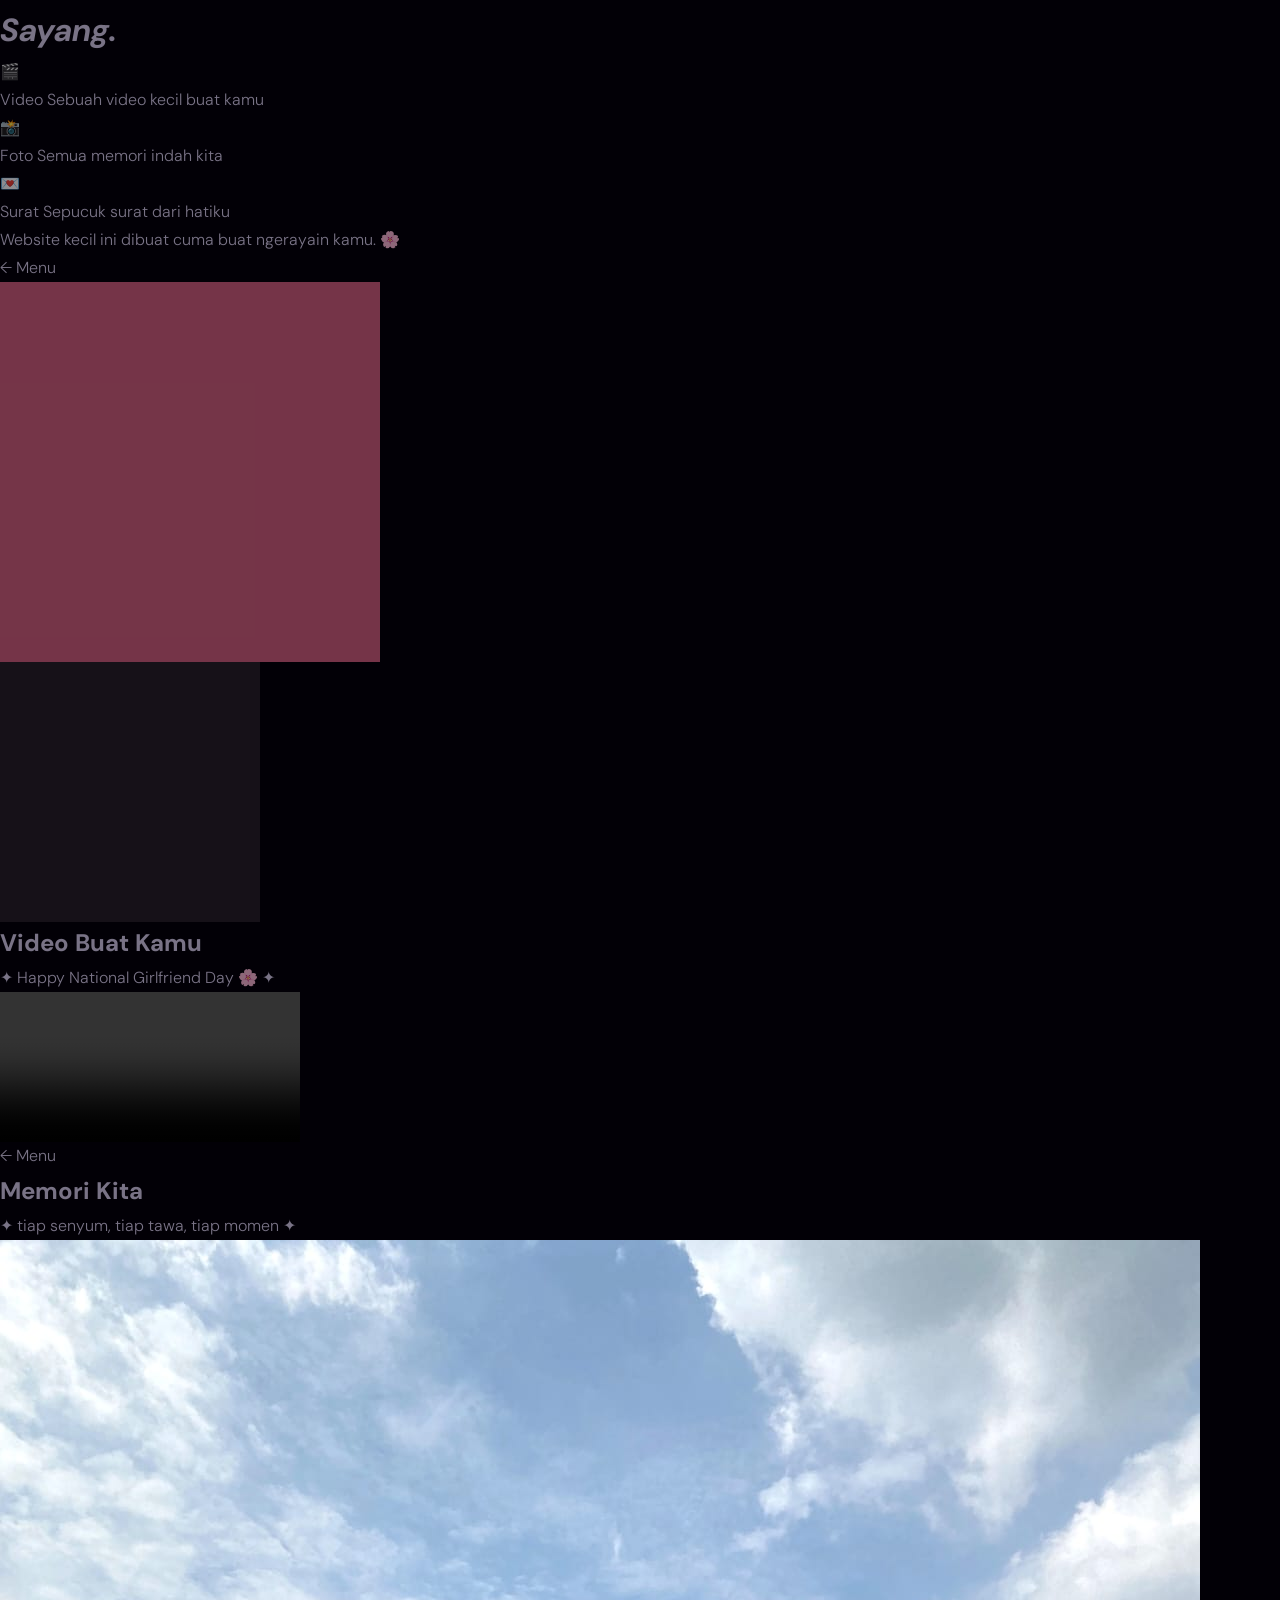
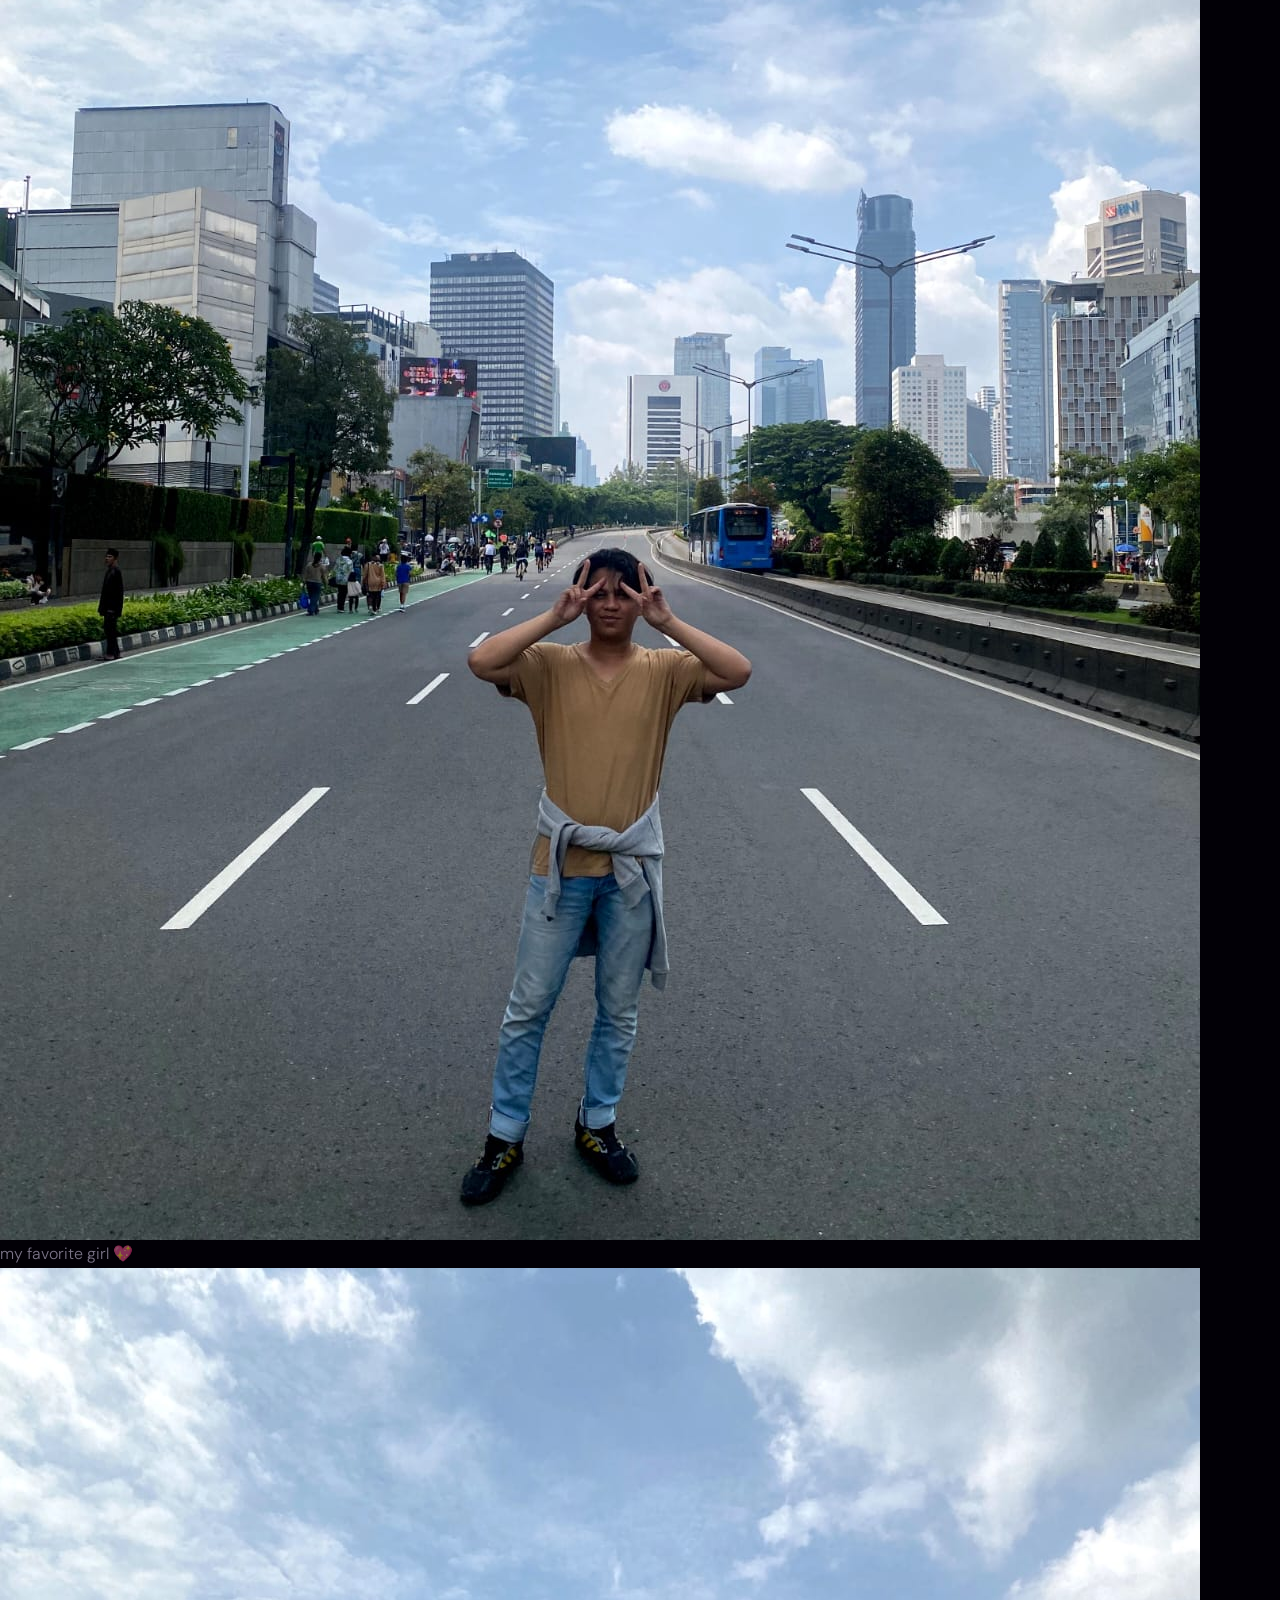
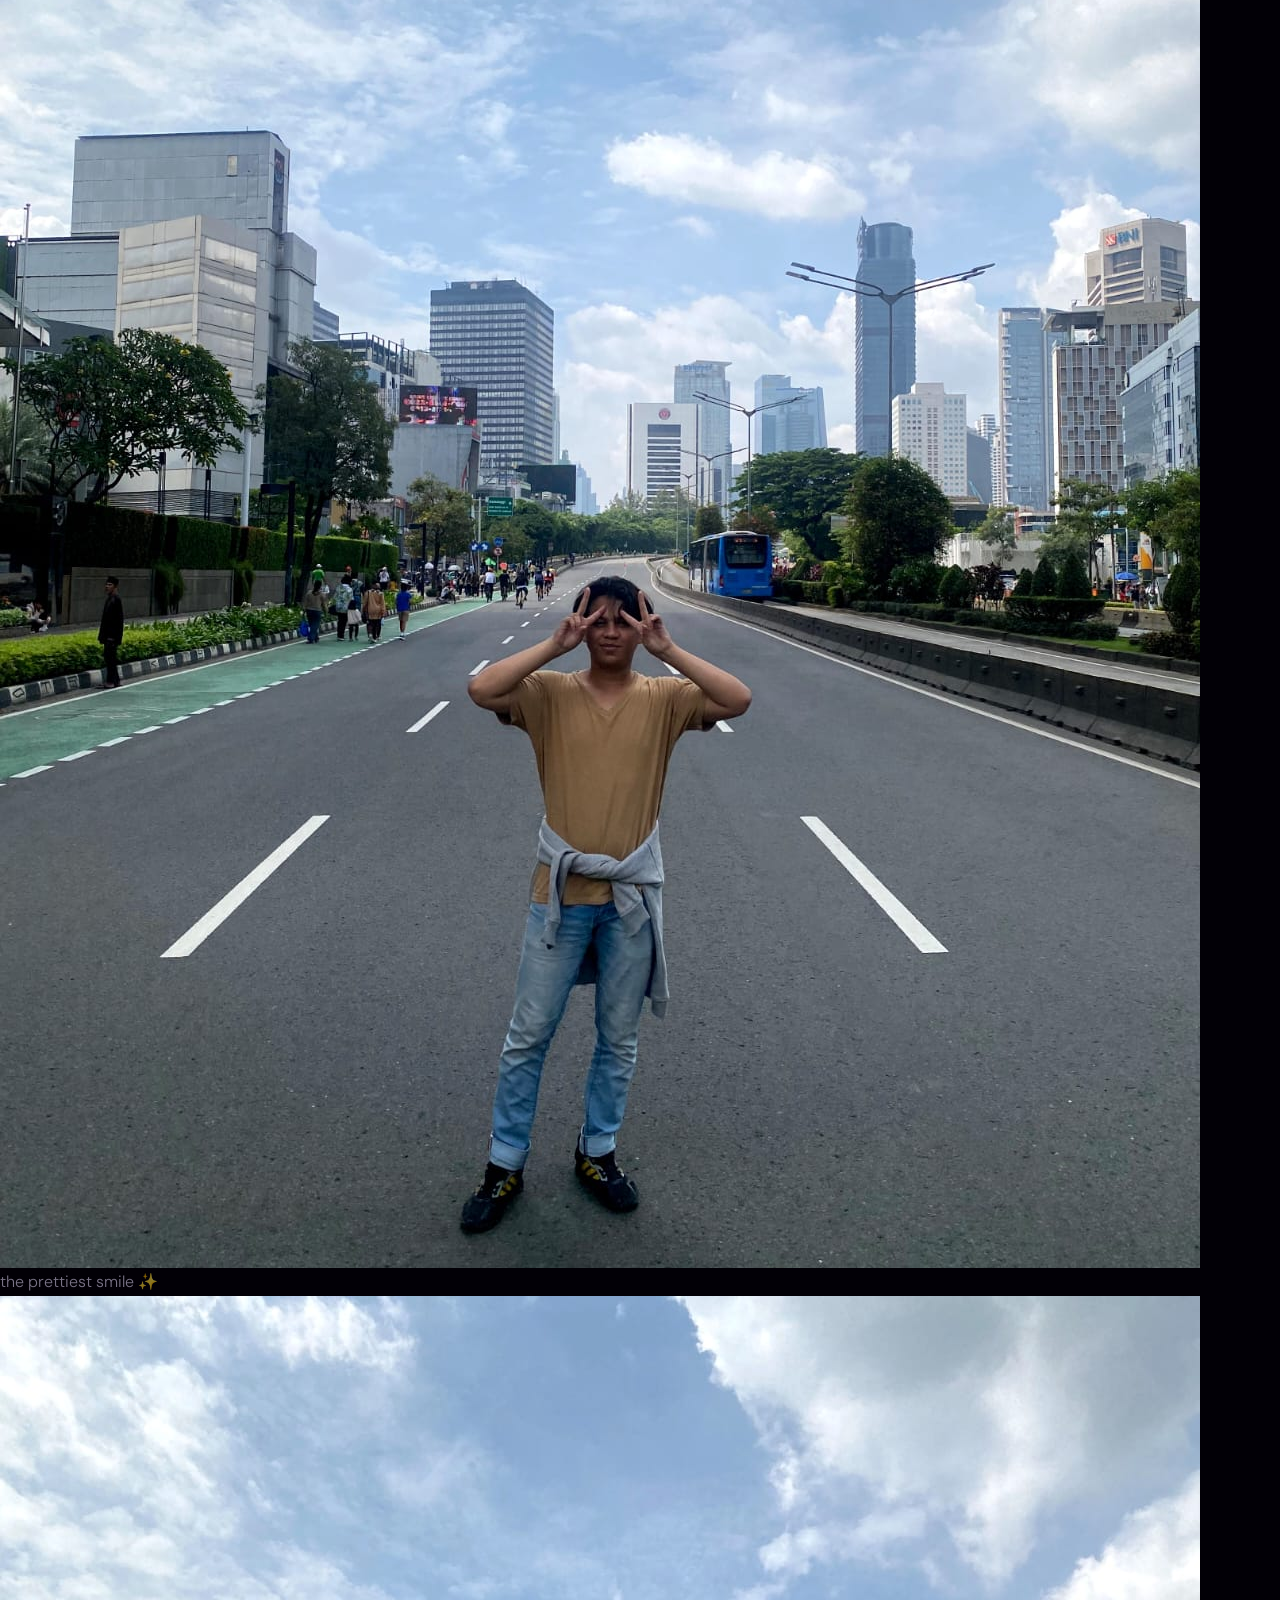
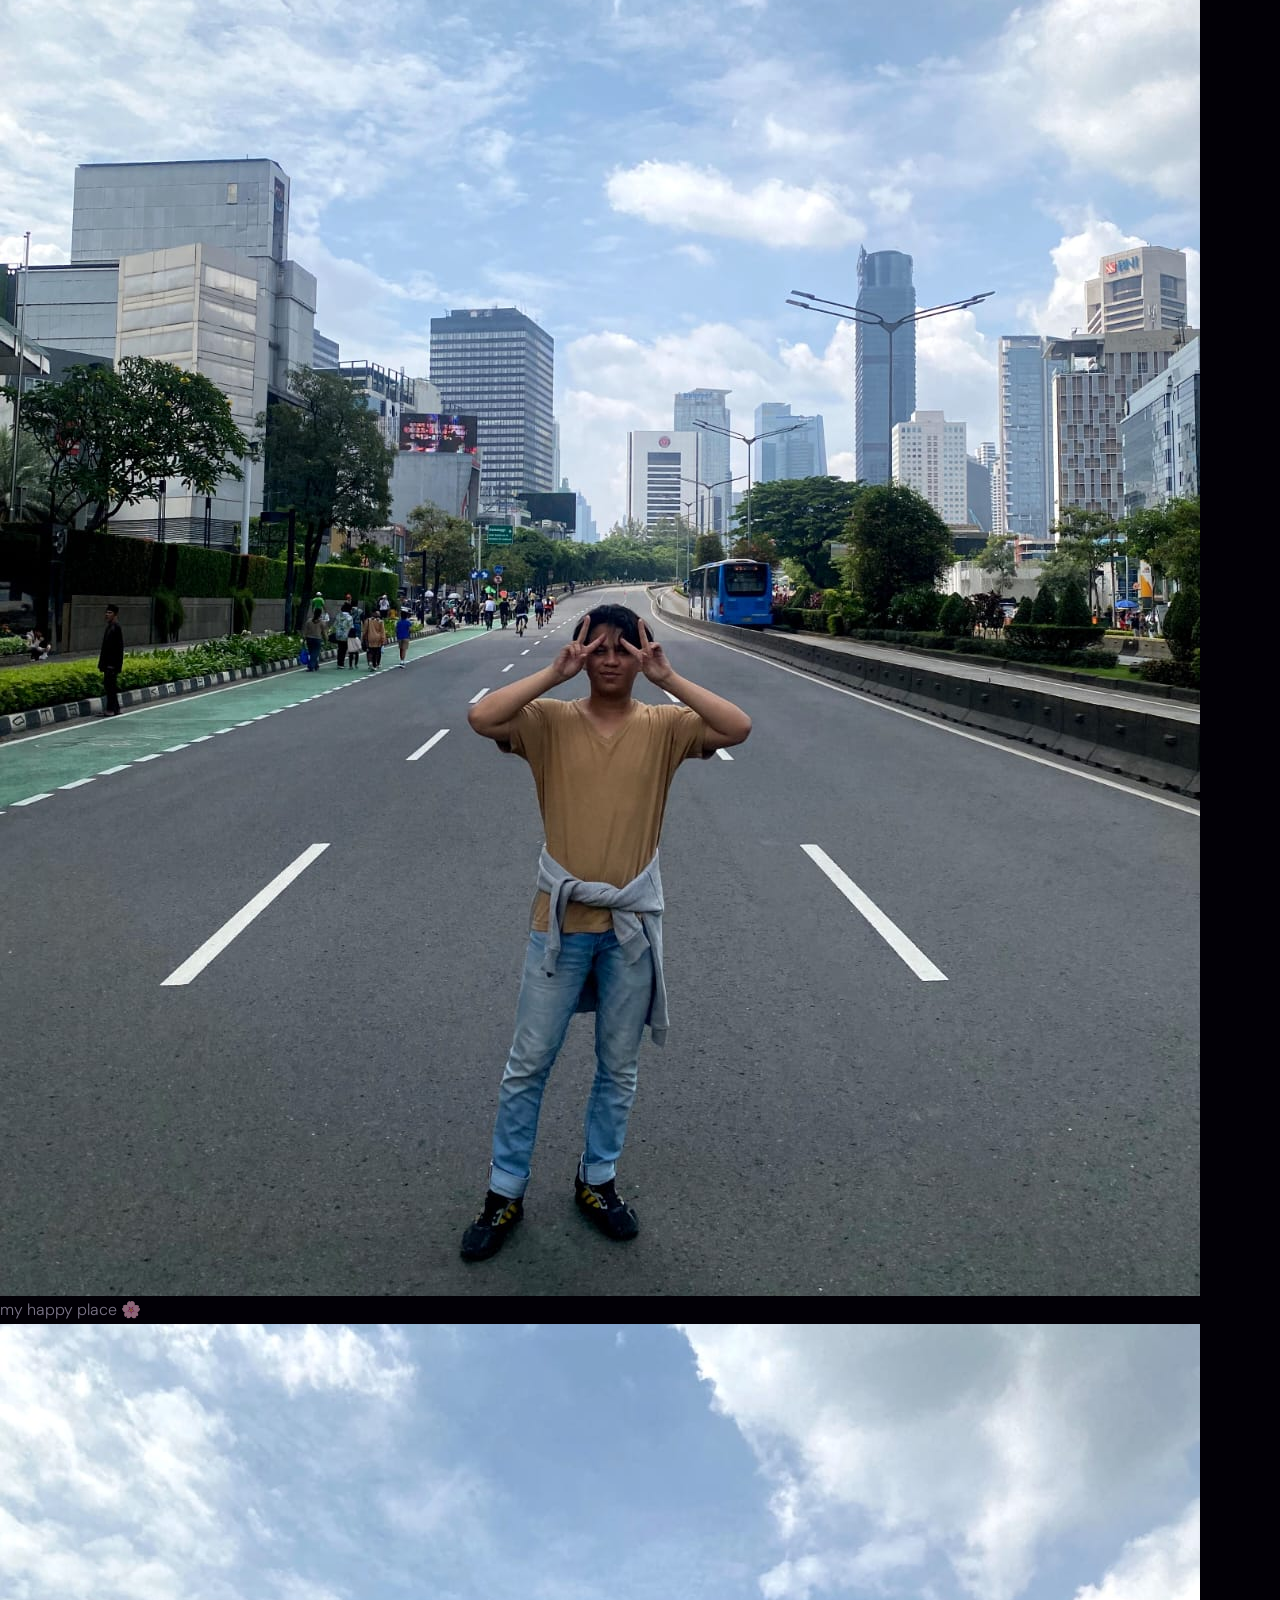
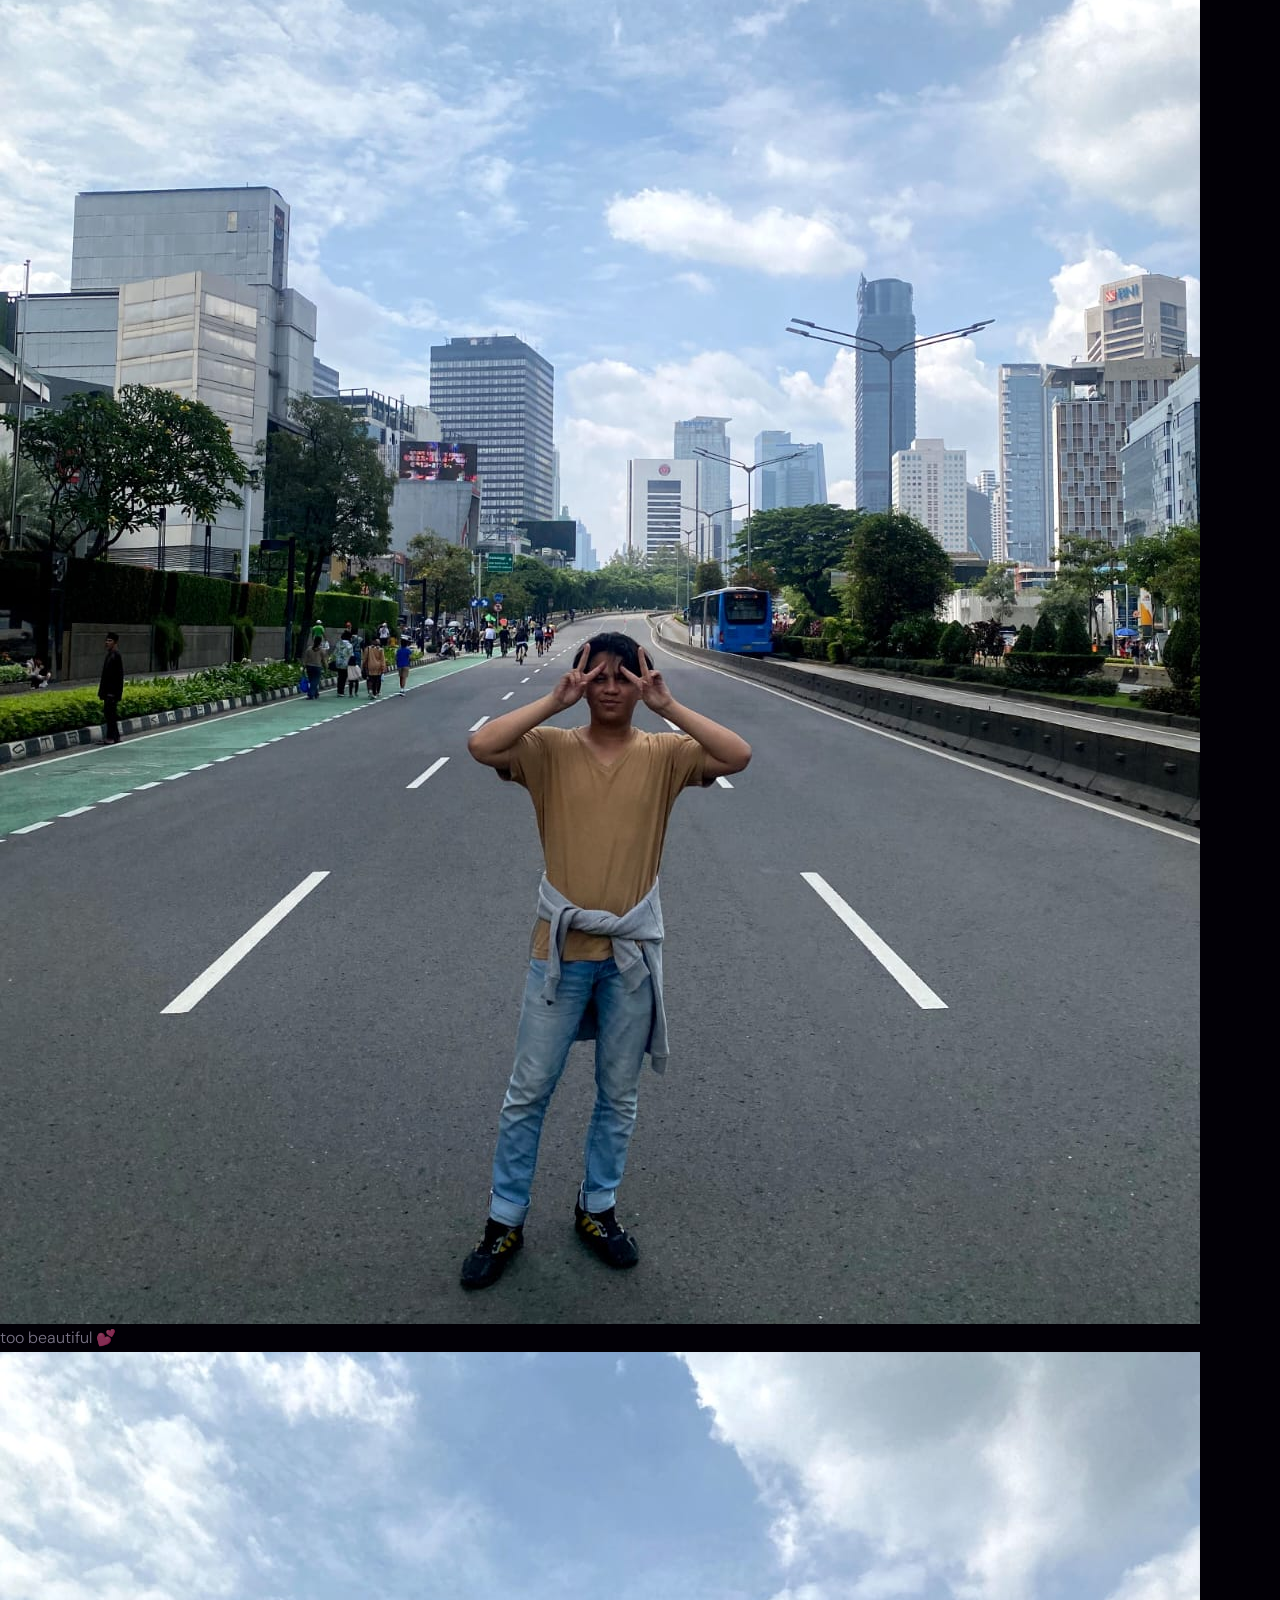
==== commit c1613679: "Update index.html" ====
--- a/index.html
+++ b/index.html
@@ -2,476 +2,365 @@
 <html lang="id">
 <head>
 <meta charset="UTF-8">
-<title>Rate Card - Joki Tugas Samanah</title>
-<style>
-  @import url('https://fonts.googleapis.com/css2?family=Playfair+Display:wght@700;900&family=Inter:wght@400;500;600;700&display=swap');
-
-  * { margin: 0; padding: 0; box-sizing: border-box; }
-
-  body {
-    background: #e8e6e1;
-    font-family: 'Inter', sans-serif;
-    padding: 40px 20px;
-    display: flex;
-    justify-content: center;
-  }
-
-  .card {
-    width: 720px;
-    background: #f5f3ee;
-    border: 1px solid #2a2a2a;
-    padding: 40px 45px;
-    position: relative;
-    color: #2a2a2a;
-  }
-
-  /* Corner marks */
-  .corner-tl, .corner-tr, .corner-bl, .corner-br {
-    content: '';
-    position: absolute;
-    width: 14px;
-    height: 14px;
-  }
-  .corner-tl { top: -1px; left: -1px; border-top: 1.5px solid #2a2a2a; border-left: 1.5px solid #2a2a2a; }
-  .corner-tr { top: -1px; right: -1px; border-top: 1.5px solid #2a2a2a; border-right: 1.5px solid #2a2a2a; }
-  .corner-bl { bottom: -1px; left: -1px; border-bottom: 1.5px solid #2a2a2a; border-left: 1.5px solid #2a2a2a; }
-  .corner-br { bottom: -1px; right: -1px; border-bottom: 1.5px solid #2a2a2a; border-right: 1.5px solid #2a2a2a; }
-
-  .top-bar {
-    display: flex;
-    justify-content: space-between;
-    font-size: 11px;
-    color: #6b6b6b;
-    padding-bottom: 15px;
-    border-bottom: 1px dashed #b8b5ae;
-    margin-bottom: 22px;
-  }
-
-  h1 {
-    font-family: 'Playfair Display', serif;
-    font-size: 40px;
-    font-weight: 900;
-    letter-spacing: -0.5px;
-    color: #1a1a1a;
-    margin-bottom: 6px;
-  }
-
-  .subtitle {
-    font-size: 13px;
-    color: #4a4a4a;
-    margin-bottom: 28px;
-  }
-  .subtitle span { color: #c8553d; font-weight: 600; }
-
-  .section-title {
-    display: inline-block;
-    background: #2a2a2a;
-    color: #f5f3ee;
-    font-size: 13px;
-    font-weight: 700;
-    padding: 5px 14px;
-    letter-spacing: 0.3px;
-    margin-bottom: 12px;
-    margin-top: 24px;
-  }
-  .section-title.gold {
-    background: #c9a24a;
-    color: #1a1a1a;
-  }
-  .section-title.blue {
-    background: #2b3a67;
-    color: #ffffff;
-  }
-
-  /* Big divider between Skripsi & Tesis */
-  .big-divider {
-    height: 2px;
-    background: #2a2a2a;
-    margin: 40px 0 30px;
-    position: relative;
-  }
-  .big-divider::after {
-    content: 'TESIS';
-    position: absolute;
-    top: 50%;
-    left: 50%;
-    transform: translate(-50%, -50%);
-    background: #f5f3ee;
-    padding: 0 16px;
-    font-family: 'Playfair Display', serif;
-    font-size: 14px;
-    font-weight: 900;
-    letter-spacing: 3px;
-    color: #2a2a2a;
-  }
-
-  .divider {
-    height: 1px;
-    background: #d5d2ca;
-    margin-bottom: 4px;
-  }
-
-  .item {
-    display: flex;
-    justify-content: space-between;
-    align-items: flex-start;
-    padding: 11px 0;
-    border-bottom: 1px solid #e0ddd6;
-    font-size: 13.5px;
-  }
-  .item:last-child { border-bottom: none; }
-  .item .left { max-width: 68%; }
-  .item .name { font-weight: 500; color: #1a1a1a; margin-bottom: 2px; }
-  .item .desc { font-size: 11px; color: #8a8a8a; line-height: 1.4; }
-  .item .price { font-weight: 700; color: #1a1a1a; white-space: nowrap; }
-
-  /* Dark blocks for paket */
-  .dark-block {
-    background: #22252f;
-    color: #f5f3ee;
-    padding: 22px 25px 25px;
-    margin-top: 24px;
-    margin-bottom: 12px;
-  }
-  .dark-block .section-title {
-    margin-top: 0;
-    margin-bottom: 14px;
-  }
-  .dark-block .item {
-    border-bottom: 1px solid #3a3e4a;
-    color: #e8e6e1;
-    padding: 8px 0;
-  }
-  .dark-block .item .name { color: #ffffff; font-size: 13.5px; }
-  .dark-block .item .desc { color: #a0a4b0; }
-  .dark-block .item .price { color: #ffffff; }
-  .dark-block .note {
-    font-size: 11.5px;
-    color: #c8ccd6;
-    line-height: 1.6;
-    padding-top: 14px;
-    border-top: 1px solid #3a3e4a;
-    margin-top: 8px;
-  }
-
-  /* Include list */
-  .include-title {
-    font-size: 11.5px;
-    font-weight: 700;
-    color: #c9a24a;
-    letter-spacing: 0.5px;
-    margin-top: 14px;
-    margin-bottom: 8px;
-    text-transform: uppercase;
-  }
-  .include-list {
-    list-style: none;
-    font-size: 12px;
-    color: #d0d4dc;
-    line-height: 1.7;
-  }
-  .include-list li::before {
-    content: '✔ ';
-    color: #4ade80;
-    font-weight: 700;
-    margin-right: 4px;
-  }
-  .include-list.dark-text { color: #4a4a4a; }
-
-  /* Highlight box */
-  .highlight-box {
-    background: #2b3a67;
-    color: #ffffff;
-    padding: 16px 22px;
-    margin-top: 22px;
-    text-align: center;
-    font-size: 12.5px;
-    line-height: 1.7;
-    font-style: italic;
-    border-radius: 6px;
-  }
-  .highlight-box strong { font-style: normal; }
-
-  /* Payment info */
-  .payment-info {
-    margin-top: 20px;
-    font-size: 12.5px;
-    color: #2a2a2a;
-    line-height: 1.9;
-  }
-  .payment-info .icon { margin-right: 6px; }
-  .payment-info .price-extra { color: #c8553d; font-weight: 700; }
-
-  .footer {
-    margin-top: 30px;
-    padding-top: 18px;
-    border-top: 1px dashed #b8b5ae;
-    display: flex;
-    justify-content: space-between;
-    align-items: flex-end;
-    font-size: 11.5px;
-    color: #6b6b6b;
-  }
-  .footer .left { font-weight: 600; color: #2a2a2a; font-size: 12px; }
-  .footer .right { text-align: right; line-height: 1.5; max-width: 55%; }
-</style>
+<meta name="viewport" content="width=device-width, initial-scale=1.0">
+<title>Happy National Girlfriend Day 🌸</title>
+<link href="https://fonts.googleapis.com/css2?family=Cormorant+Garamond:ital,wght@0,300;0,400;0,600;1,300;1,400&family=Petit+Formal+Script&family=Jost:wght@200;300;400&display=swap" rel="stylesheet">
+<link rel="stylesheet" href="style.css">
 </head>
 <body>
-
-<div class="card">
-  <div class="corner-tl"></div>
-  <div class="corner-tr"></div>
-  <div class="corner-bl"></div>
-  <div class="corner-br"></div>
-
-  <div class="top-bar">
-    <span>@jookey74</span>
-    <span>Est. 2024</span>
-  </div>
-
-  <h1>Pricelist Skripsi &amp; Tesis</h1>
-  <p class="subtitle">Jasa Pengerjaan Tugas, Skripsi &amp; Tesis — <span>2026 / 2027</span></p>
-
-  <!-- ============================= -->
-  <!-- BAGIAN 1 : SKRIPSI            -->
-  <!-- ============================= -->
-
-  <!-- PAKET SEMPRO -->
-  <div class="dark-block">
-    <div class="section-title gold">Paket Sempro</div>
-    <div class="item">
-      <div class="left"><div class="name">BAB 1 – 3</div></div>
-      <div class="price">Rp 850.000</div>
-    </div>
-
-    <div class="include-title">Include:</div>
-    <ul class="include-list">
-      <li>Free bimbingan online</li>
-      <li>Revisi sampai Acc</li>
-      <li>Jurnal</li>
-      <li>Dapus (mendeley)</li>
-      <li>Parafrase</li>
-      <li>Free PPT</li>
-    </ul>
-  </div>
-
-  <!-- PAKET SIDANG -->
-  <div class="dark-block">
-    <div class="section-title gold">Paket Sidang</div>
-    <div class="item">
-      <div class="left"><div class="name">BAB 4 – 5</div></div>
-      <div class="price">Rp 1.200.000</div>
-    </div>
-
-    <div class="include-title">Include:</div>
-    <ul class="include-list">
-      <li>Free bimbingan online</li>
-      <li>Revisi sampai Acc</li>
-      <li>Jurnal</li>
-      <li>Dapus (mendeley)</li>
-      <li>Parafrase</li>
-      <li>Free PPT</li>
-    </ul>
-  </div>
-
-  <!-- PAKET ALL SKRIPSI -->
-  <div class="dark-block">
-    <div class="section-title gold">Paket All Skripsi</div>
-    <div class="item">
-      <div class="left"><div class="name">BAB 1 – 5</div></div>
-      <div class="price">Rp 2.000.000</div>
-    </div>
-
-    <div class="include-title">Include:</div>
-    <ul class="include-list">
-      <li>Free bimbingan online</li>
-      <li>Revisi sampai Acc</li>
-      <li>Jurnal</li>
-      <li>Dapus (mendeley)</li>
-      <li>Parafrase</li>
-      <li>Free PPT</li>
-    </ul>
-  </div>
-
-  <!-- SKRIPSI PER BAB -->
-  <div class="section-title">Skripsi Per Bab</div>
-  <div class="divider"></div>
-
-  <div class="item">
-    <div class="left"><div class="name">BAB 1</div></div>
-    <div class="price">Rp 150.000</div>
-  </div>
-  <div class="item">
-    <div class="left"><div class="name">BAB 2</div></div>
-    <div class="price">Rp 250.000</div>
-  </div>
-  <div class="item">
-    <div class="left"><div class="name">BAB 3</div></div>
-    <div class="price">Rp 150.000</div>
-  </div>
-  <div class="item">
-    <div class="left"><div class="name">BAB 4</div></div>
-    <div class="price">Rp 700.000</div>
-  </div>
-  <div class="item">
-    <div class="left"><div class="name">BAB 5</div></div>
-    <div class="price">Rp 100.000</div>
-  </div>
-
-  <div class="include-title" style="color: #2a2a2a; margin-top: 16px;">Include:</div>
-  <ul class="include-list dark-text">
-    <li>Free bimbingan online</li>
-    <li>Free 3x Revisi</li>
-    <li>Jurnal</li>
-    <li>Dapus (mendeley)</li>
-    <li>Parafrase</li>
-  </ul>
-
-  <!-- HIGHLIGHT BOX SKRIPSI -->
-  <div class="highlight-box">
-    <strong>PPT Sempro : Rp 50.000</strong><br>
-    <strong>PPT Semhas : Rp 80.000</strong><br>
-    <strong>Artikel : 10k/halaman</strong><br>
-    <strong>Only Revisi : 50k–300k</strong>
-  </div>
-
-  <!-- PAYMENT INFO SKRIPSI -->
-  <div class="payment-info">
-    <div><span class="icon">💳</span>Payment sistem DP</div>
-    <div><span class="icon">📚</span>Bimbingan Offline (Jakarta) <span class="price-extra">+ Rp 350.000</span></div>
-  </div>
-
-  <!-- ============================= -->
-  <!-- PEMBATAS SKRIPSI & TESIS      -->
-  <!-- ============================= -->
-  <div class="big-divider"></div>
-
-  <!-- ============================= -->
-  <!-- BAGIAN 2 : TESIS              -->
-  <!-- ============================= -->
-
-  <!-- PAKET SEMPRO TESIS -->
-  <div class="dark-block">
-    <div class="section-title blue">Paket Sempro</div>
-    <div class="item">
-      <div class="left"><div class="name">BAB 1 – 4</div></div>
-      <div class="price">Rp 1.500.000</div>
-    </div>
-
-    <div class="include-title">Include:</div>
-    <ul class="include-list">
-      <li>Free bimbingan online</li>
-      <li>Revisi sampai Acc</li>
-      <li>Jurnal</li>
-      <li>Dapus (mendeley)</li>
-      <li>Parafrase</li>
-      <li>Free PPT</li>
-    </ul>
-  </div>
-
-  <!-- PAKET SIDANG TESIS -->
-  <div class="dark-block">
-    <div class="section-title blue">Paket Sidang</div>
-    <div class="item">
-      <div class="left"><div class="name">BAB 5 – 7</div></div>
-      <div class="price">Rp 2.600.000</div>
-    </div>
-
-    <div class="include-title">Include:</div>
-    <ul class="include-list">
-      <li>Free bimbingan online</li>
-      <li>Revisi sampai Acc</li>
-      <li>Jurnal</li>
-      <li>Dapus (mendeley)</li>
-      <li>Parafrase</li>
-      <li>Free PPT</li>
-    </ul>
-  </div>
-
-  <!-- PAKET ALL TESIS -->
-  <div class="dark-block">
-    <div class="section-title blue">Paket All Tesis</div>
-    <div class="item">
-      <div class="left"><div class="name">BAB 1 – 7</div></div>
-      <div class="price">Rp 4.000.000</div>
-    </div>
-
-    <div class="include-title">Include:</div>
-    <ul class="include-list">
-      <li>Free bimbingan online</li>
-      <li>Revisi sampai Acc</li>
-      <li>Jurnal</li>
-      <li>Dapus (mendeley)</li>
-      <li>Parafrase</li>
-      <li>Free PPT</li>
-    </ul>
-  </div>
-
-  <!-- TESIS PER BAB -->
-  <div class="section-title">Tesis Per Bab</div>
-  <div class="divider"></div>
-
-  <div class="item">
-    <div class="left"><div class="name">BAB 1</div></div>
-    <div class="price">Rp 250.000</div>
-  </div>
-  <div class="item">
-    <div class="left"><div class="name">BAB 2</div></div>
-    <div class="price">Rp 550.000</div>
-  </div>
-  <div class="item">
-    <div class="left"><div class="name">BAB 3</div></div>
-    <div class="price">Rp 100.000</div>
-  </div>
-  <div class="item">
-    <div class="left"><div class="name">BAB 4</div></div>
-    <div class="price">Rp 350.000</div>
-  </div>
-  <div class="item">
-    <div class="left"><div class="name">BAB 5</div></div>
-    <div class="price">Rp 1.200.000</div>
-  </div>
-  <div class="item">
-    <div class="left"><div class="name">BAB 6</div></div>
-    <div class="price">Rp 1.000.000</div>
-  </div>
-  <div class="item">
-    <div class="left"><div class="name">BAB 7</div></div>
-    <div class="price">Rp 100.000</div>
-  </div>
-
-  <div class="include-title" style="color: #2a2a2a; margin-top: 16px;">Include:</div>
-  <ul class="include-list dark-text">
-    <li>Free bimbingan online</li>
-    <li>Free 3x Revisi</li>
-    <li>Jurnal</li>
-    <li>Dapus (mendeley)</li>
-    <li>Parafrase</li>
-  </ul>
-
-  <!-- HIGHLIGHT BOX TESIS -->
-  <div class="highlight-box">
-    <strong>PPT Sempro : Rp 50.000</strong><br>
-    <strong>PPT Semhas : Rp 80.000</strong><br>
-    <strong>Artikel : 10k/halaman</strong><br>
-    <strong>Only Revisi : 50k–300k</strong>
-  </div>
-
-  <!-- PAYMENT INFO TESIS -->
-  <div class="payment-info">
-    <div><span class="icon">💳</span>Payment sistem DP</div>
-    <div><span class="icon">📚</span>Bimbingan Offline (Jakarta) <span class="price-extra">+ Rp 500.000</span></div>
-  </div>
-
-  <!-- FOOTER -->
-  <div class="footer">
-    <div class="left">@jookey74</div>
-    <div class="right">
-      Pembayaran DP 50% di awal, pelunasan sebelum file final dikirim.
-    </div>
-  </div>
-
-</div>
-
+<canvas id="sparkle-canvas"></canvas>
+<div id="music-ctrl" class="collapsed">
+  <button class="mbtn" id="mbtn-icon">▶</button>
+  <div class="music-info">
+    <div class="eq">
+      <div class="eq-b"></div><div class="eq-b"></div><div class="eq-b"></div>
+      <div class="eq-b"></div><div class="eq-b"></div>
+    </div>
+    <span class="mlabel">♪ our song</span>
+  </div>
+  <button class="music-toggle" id="music-toggle" onclick="toggleMusicSize(event)">▲</button>
+</div>
+
+<audio id="bg-music" loop>
+  <source src="audio/Backstreet Boys - Shape of My Heart (Lyrics).mp3" type="audio/mp3">
+</audio>
+
+<!-- ═══════════ COUNTDOWN ═══════════ -->
+<div id="countdown-page">
+  <div class="cd-bg"></div>
+  <div class="cd-overlay"></div>
+  <div class="cd-petals" id="cd-petals"></div>
+
+  <div class="cd-content">
+    <p class="cd-eyebrow">✦ a love letter in bloom ✦</p>
+    <h1 class="cd-title">Happy National<br><em>Girlfriend Day</em></h1>
+    <p class="cd-sub">Setiap kelopak bunga ini, ada namamu di dalamnya. 🌸</p>
+
+    <div class="cd-boxes">
+      <div class="cd-unit"><div class="cd-box"><div class="cd-num" id="cd-days">00</div></div><div class="cd-label">Hari</div></div>
+      <div class="cd-sep">✿</div>
+      <div class="cd-unit"><div class="cd-box"><div class="cd-num" id="cd-hours">00</div></div><div class="cd-label">Jam</div></div>
+      <div class="cd-sep">✿</div>
+      <div class="cd-unit"><div class="cd-box"><div class="cd-num" id="cd-mins">00</div></div><div class="cd-label">Menit</div></div>
+      <div class="cd-sep">✿</div>
+      <div class="cd-unit"><div class="cd-box"><div class="cd-num" id="cd-secs">00</div></div><div class="cd-label">Detik</div></div>
+    </div>
+
+    <div class="cd-status" id="cd-status">Ada kejutan kecil yang lagi disiapin... 🌷</div>
+
+    <button class="btn-enter locked" id="btn-enter" onclick="enterSite()">
+      <span>✿</span><span id="btn-enter-label">Sabar ya sayang...</span><span>✿</span>
+    </button>
+
+    <div class="cd-locked-hint" id="cd-locked-hint">Tersisa <span id="cd-remaining">--:--</span> lagi</div>
+  </div>
+</div>
+
+<!-- ═══════════ PIN PAGE ═══════════ -->
+<div id="pin-page">
+  <div class="pin-bg"></div>
+  <div class="pin-overlay"></div>
+  <div class="pin-petals" id="pin-petals"></div>
+  <div class="pin-content">
+    <p class="pin-eyebrow">✦ a garden just for you ✦</p>
+    <h1 class="pin-title">Unlock Your<br><em>Secret Garden</em></h1>
+    <p class="pin-sub">Cuma kamu yang bisa buka ini. 🌸</p>
+
+    <div class="pin-dots" id="pin-dots">
+      <div class="pin-dot" data-index="0"></div>
+      <div class="pin-dot" data-index="1"></div>
+      <div class="pin-dot" data-index="2"></div>
+      <div class="pin-dot" data-index="3"></div>
+    </div>
+    <p class="pin-error" id="pin-error">PIN salah, coba lagi ya sayang</p>
+
+    <div class="pin-keypad">
+      <button class="pin-key" data-num="1">1</button>
+      <button class="pin-key" data-num="2">2</button>
+      <button class="pin-key" data-num="3">3</button>
+      <button class="pin-key" data-num="4">4</button>
+      <button class="pin-key" data-num="5">5</button>
+      <button class="pin-key" data-num="6">6</button>
+      <button class="pin-key" data-num="7">7</button>
+      <button class="pin-key" data-num="8">8</button>
+      <button class="pin-key" data-num="9">9</button>
+      <button class="pin-key pin-key-clear" data-num="clear">⌫</button>
+      <button class="pin-key" data-num="0">0</button>
+      <button class="pin-key pin-key-ok" data-num="ok">✓</button>
+    </div>
+
+    <p class="pin-hint">Hint: tanggal jadian kita 🌹</p>
+  </div>
+</div>
+
+<!-- ═══════════ GIFT BOX ═══════════ -->
+<div id="gift-slide">
+  <div class="gift-bg-glow"></div>
+  <p class="gift-eyebrow" id="gift-eyebrow">✦ a gift, wrapped in love ✦</p>
+
+  <div class="gift-wrap" id="gift-wrap" onclick="openGiftBox()">
+    <div class="gift-box-container" id="gift-box-container">
+      <svg viewBox="0 0 260 300" xmlns="http://www.w3.org/2000/svg">
+        <defs>
+          <linearGradient id="boxGrad" x1="0" y1="0" x2="1" y2="1">
+            <stop offset="0%" stop-color="#e8698a"/>
+            <stop offset="100%" stop-color="#a02040"/>
+          </linearGradient>
+          <linearGradient id="lidGrad" x1="0" y1="0" x2="1" y2="1">
+            <stop offset="0%" stop-color="#f28aa8"/>
+            <stop offset="100%" stop-color="#c0304a"/>
+          </linearGradient>
+          <linearGradient id="ribbonGrad" x1="0" y1="0" x2="0" y2="1">
+            <stop offset="0%" stop-color="#f7c873"/>
+            <stop offset="100%" stop-color="#e4a020"/>
+          </linearGradient>
+          <filter id="giftGlow">
+            <feGaussianBlur stdDeviation="4" result="blur"/>
+            <feMerge><feMergeNode in="blur"/><feMergeNode in="SourceGraphic"/></feMerge>
+          </filter>
+        </defs>
+
+        <rect x="30" y="145" width="200" height="140" rx="6" fill="url(#boxGrad)" stroke="rgba(255,200,220,0.4)" stroke-width="1.5"/>
+        <rect x="117" y="145" width="26" height="140" fill="url(#ribbonGrad)" opacity="0.85"/>
+        <rect x="30" y="205" width="200" height="18" fill="url(#ribbonGrad)" opacity="0.7"/>
+        <rect x="38" y="153" width="70" height="120" rx="4" fill="rgba(255,255,255,0.08)"/>
+
+        <g class="gift-lid" id="gift-lid-group">
+          <rect x="22" y="118" width="216" height="38" rx="6" fill="url(#lidGrad)" stroke="rgba(255,200,220,0.4)" stroke-width="1.5"/>
+          <rect x="117" y="118" width="26" height="38" fill="url(#ribbonGrad)" opacity="0.85"/>
+          <rect x="30" y="122" width="80" height="28" rx="3" fill="rgba(255,255,255,0.1)"/>
+        </g>
+
+        <!-- Bunga mawar di atas -->
+        <g filter="url(#giftGlow)">
+          <ellipse cx="100" cy="112" rx="32" ry="18" fill="#f28aa8" opacity="0.9" transform="rotate(-20 100 112)"/>
+          <ellipse cx="100" cy="112" rx="22" ry="12" fill="#e8698a" opacity="0.7" transform="rotate(-20 100 112)"/>
+          <ellipse cx="160" cy="112" rx="32" ry="18" fill="#f28aa8" opacity="0.9" transform="rotate(20 160 112)"/>
+          <ellipse cx="160" cy="112" rx="22" ry="12" fill="#e8698a" opacity="0.7" transform="rotate(20 160 112)"/>
+          <circle cx="130" cy="113" r="12" fill="#ffd6e0"/>
+          <circle cx="130" cy="113" r="7" fill="#e8698a"/>
+          <circle cx="130" cy="113" r="3" fill="#f7c873"/>
+        </g>
+
+        <circle cx="60" cy="220" r="2.5" fill="#ffd6e0" opacity="0.7">
+          <animate attributeName="opacity" values="0.7;0.1;0.7" dur="2.1s" repeatCount="indefinite"/>
+        </circle>
+        <circle cx="195" cy="178" r="2" fill="#f7c873" opacity="0.6">
+          <animate attributeName="opacity" values="0.6;0.1;0.6" dur="1.7s" repeatCount="indefinite"/>
+        </circle>
+      </svg>
+
+      <svg class="gift-sparkles" id="gift-sparkles" viewBox="0 0 260 300" xmlns="http://www.w3.org/2000/svg" style="position:absolute;inset:0;width:100%;height:100%;">
+        <g id="burst-stars">
+          <text x="20" y="80" font-size="20" fill="#f7c873" opacity="0.9">✦</text>
+          <text x="210" y="70" font-size="22" fill="#ffd6e0" opacity="0.9">✿</text>
+          <text x="120" y="40" font-size="16" fill="#e8698a" opacity="0.9">✦</text>
+          <text x="240" y="160" font-size="18" fill="#f7c873" opacity="0.85">✿</text>
+          <text x="5" y="160" font-size="20" fill="#ffd6e0" opacity="0.9">✦</text>
+          <text x="80" y="20" font-size="14" fill="#e8698a" opacity="0.9">✿</text>
+          <text x="170" y="25" font-size="16" fill="#f7c873" opacity="0.85">✦</text>
+        </g>
+      </svg>
+    </div>
+    <p class="gift-hint" id="gift-hint">✨ Tap untuk buka kado dari aku ✨</p>
+  </div>
+</div>
+
+<!-- ═══════════ SLIDER ═══════════ -->
+<div id="slider">
+
+  <!-- QUIZ JAIL -->
+  <div class="slide active" id="sq-jail">
+    <div class="orb" style="width:400px;height:400px;background:rgba(232,105,138,0.5);top:-100px;left:-100px;"></div>
+    <div class="orb" style="width:280px;height:280px;background:rgba(255,214,224,0.08);bottom:0;right:-60px;"></div>
+
+    <div class="jail-gif-container">
+      <img src="giphy3.gif" alt="Love GIF" id="jail-gif" onerror="this.style.display='none'">
+    </div>
+
+    <div class="love-quiz-container" id="love-quiz-container">
+      <h2 class="s2-title au" id="jail-title">Sebelum Lanjut...</h2>
+      <div class="love-question-card au" id="love-question-card">
+        <p class="love-question" id="love-question">Kamu sayang aku nggak? 🥺</p>
+        <div class="love-btns" id="love-btns">
+          <button class="love-btn love-btn-yes" id="love-yes-btn">Sayang 💗</button>
+          <button class="love-btn love-btn-no" id="love-no-btn">Enggak</button>
+        </div>
+      </div>
+    </div>
+
+    <div class="love-final-screen" id="love-final-screen">
+      <div class="love-final-gif"><img src="" id="love-final-gif-img" onerror="this.style.display='none'"></div>
+      <h2 class="love-final-title" id="love-final-title">💕 Kan aku tau!</h2>
+      <p class="love-final-sub">Sekarang nikmatin kejutannya ya sayang 🌹</p>
+    </div>
+  </div>
+
+  <!-- LOVE METER -->
+  <div class="slide" id="sq-love">
+    <div class="orb" style="width:400px;height:400px;background:rgba(232,105,138,0.5);top:-100px;right:-100px;"></div>
+    <div class="orb" style="width:280px;height:280px;background:rgba(255,214,224,0.07);bottom:-40px;left:-60px;"></div>
+
+    <div class="love-inner" id="love-inner">
+      <p class="love-eyebrow au">✦ love meter ✦</p>
+      <h2 class="s2-title au">Seberapa Besar<br>Cinta Kamu?</h2>
+
+      <div class="love-scene au">
+        <div class="love-heart-wrap">
+          <div class="love-glow" id="love-glow"></div>
+          <svg viewBox="0 0 100 100" id="love-svg">
+            <defs>
+              <clipPath id="heart-clip">
+                <path d="M50 88C25 65 5 50 5 30C5 15 18 5 30 5C40 5 47 12 50 18C53 12 60 5 70 5C82 5 95 15 95 30C95 50 75 65 50 88Z"/>
+              </clipPath>
+              <linearGradient id="hg" x1="0" y1="0" x2="0" y2="1">
+                <stop offset="0%" stop-color="#f28aa8"/>
+                <stop offset="55%" stop-color="#e8698a"/>
+                <stop offset="100%" stop-color="#a02040"/>
+              </linearGradient>
+            </defs>
+            <path d="M50 88C25 65 5 50 5 30C5 15 18 5 30 5C40 5 47 12 50 18C53 12 60 5 70 5C82 5 95 15 95 30C95 50 75 65 50 88Z"
+                  fill="none" stroke="rgba(232,105,138,0.35)" stroke-width="1.5"/>
+            <rect id="heart-fill" x="0" y="100" width="100" height="100" fill="url(#hg)" clip-path="url(#heart-clip)"/>
+          </svg>
+          <div class="love-pct" id="love-pct">0%</div>
+        </div>
+      </div>
+
+      <p class="love-msg au" id="love-msg">Tekan &amp; tahan buat kirim cintamu ke aku... 💗</p>
+      <button class="btn-next love-hold-btn" id="love-btn"
+        onmousedown="startLove()" onmouseup="stopLove()" onmouseleave="stopLove()"
+        ontouchstart="startLove();event.preventDefault()" ontouchend="stopLove()" ontouchcancel="stopLove()">
+        <span>💗</span><span>Hold Untuk Kirim Cinta</span>
+      </button>
+      <button class="btn-next" id="lm-continue-btn" style="display:none;margin-top:18px" onclick="if(!transitioning) goTo(2)">
+        <span>Lanjut</span><span>→</span>
+      </button>
+    </div>
+  </div>
+
+  <!-- INTRO -->
+  <div class="slide" id="s1">
+    <div class="s1-bg"></div><div class="s1-overlay"></div>
+    <div class="s1-content">
+      <p class="s1-eyebrow">✦ a love letter in bloom ✦</p>
+      <h1 class="s1-title">Untuk Kamu,<br><em>Selalu.</em></h1>
+      <p class="s1-sub">Dibuat dengan sepenuh hati, cuma buat kamu.</p>
+      <div class="s1-line"></div>
+      <button class="btn-open" onclick="goTo(3)"><span>✿</span><span>Mulai</span><span>✿</span></button>
+    </div>
+  </div>
+
+  <!-- MENU -->
+  <div class="slide" id="s-menu">
+    <div class="s1-bg"></div><div class="s1-overlay"></div><div class="s1-bg-particles"></div>
+    <div class="menu-back-btn" id="menu-back-btn" onclick="goTo(2)"><span>←</span></div>
+
+    <div class="menu-header">
+      <p class="menu-eyebrow">✦ pilih kejutanmu ✦</p>
+      <h1 class="menu-title">Pilih Salah Satu,<br><em>Sayang.</em></h1>
+    </div>
+
+    <div class="menu-items">
+      <div class="menu-item mi-video" onclick="goTo(4)">
+        <div class="mi-icon-emoji">🎬</div>
+        <span class="mi-label">Video</span>
+        <span class="mi-sub">Sebuah video kecil buat kamu</span>
+      </div>
+      <div class="menu-item mi-photo" onclick="goTo(5)">
+        <div class="mi-icon-emoji">📸</div>
+        <span class="mi-label">Foto</span>
+        <span class="mi-sub">Semua memori indah kita</span>
+      </div>
+      <div class="menu-item mi-letter" onclick="goTo(6)">
+        <div class="mi-icon-emoji">💌</div>
+        <span class="mi-label">Surat</span>
+        <span class="mi-sub">Sepucuk surat dari hatiku</span>
+      </div>
+    </div>
+
+    <div class="menu-footer"><p class="menu-footer-text">Website kecil ini dibuat cuma buat ngerayain kamu. 🌸</p></div>
+  </div>
+
+  <!-- VIDEO -->
+  <div class="slide" id="s2">
+    <div class="slide-back-btn" onclick="goTo(3)"><span>← Menu</span></div>
+    <div class="orb" style="width:380px;height:380px;background:rgba(232,105,138,0.5);top:-80px;left:-80px;"></div>
+    <div class="orb" style="width:260px;height:260px;background:rgba(255,214,224,0.08);bottom:0;right:-40px;"></div>
+
+    <div class="s4-inner" id="s2-inner">
+      <div class="slide-heading">
+        <h2>Video Buat Kamu</h2>
+        <p>✦ Happy National Girlfriend Day 🌸 ✦</p>
+      </div>
+      <div class="video-container" id="video-container">
+        <video id="local-player" src="video/WhatsApp Video 2026-07-24 at 15.56.02.mp4" controls autoplay loop playsinline muted></video>
+      </div>
+    </div>
+  </div>
+
+  <!-- GALLERY -->
+  <div class="slide" id="s3">
+    <div class="slide-back-btn" onclick="goTo(3)"><span>← Menu</span></div>
+    <div class="s3-inner">
+      <div class="slide-heading">
+        <h2>Memori Kita</h2>
+        <p>✦ tiap senyum, tiap tawa, tiap momen ✦</p>
+      </div>
+      <div class="masonry" id="gallery"></div>
+    </div>
+  </div>
+
+  <!-- LETTER -->
+  <div class="slide" id="s4">
+    <div class="slide-back-btn" onclick="goTo(3)"><span>← Menu</span></div>
+    <div class="orb" style="width:400px;height:400px;background:rgba(232,105,138,0.5);top:-120px;right:-100px;"></div>
+    <div class="orb" style="width:300px;height:300px;background:rgba(255,214,224,0.06);bottom:0;left:-60px;"></div>
+
+    <div class="wishes-card">
+      <h3>Surat Buat Cewek Favoritku</h3>
+      <p>
+        Happy National Girlfriend Day, my love 🌸<br><br>
+
+        Happy National Girlfriend Day sayang akuuu Latifah Amaliny,
+        semoga di keseharian kamu, kamu selalu diberi kesehatan, dilancarkan rezekinya, dan selalu dalam lindungan Allah SWT.
+        Semoga selalu tambah cantik ya sayang 🌹<br><br>
+
+        Terima kasih sudah hadir di dunia ini, terima kasih sudah menjadi salah satu bagian terpenting dalam hidup aku.
+        Terima kasih sudah selalu sabar hadapin aku, terima kasih sudah mau belajar banyak bareng aku, dan terima kasih sudah selalu mau ada di samping aku.<br><br>
+
+        Semoga harapan kamu dikabulkan Allah SWT ya sayang, dan semoga kita diberi umur panjang agar bisa merayakan National Girlfriend Day selanjutnya.<br><br>
+
+        I love you so much sayangkuuuu 💗
+      </p>
+      <div class="wish-heart">🌸</div>
+      <br>
+      <button class="btn-next" id="btn-to-ending" style="margin-top:24px">
+        <span>Satu Hal Lagi</span><span>✿</span>
+      </button>
+    </div>
+  </div>
+
+  <!-- ENDING -->
+  <div class="slide" id="s5">
+    <div class="floating-hearts" id="fhearts"></div>
+    <div class="ending-glow"></div>
+    <div class="slide-back-btn ending-back" onclick="goTo(3)"><span>← Menu</span></div>
+    <div class="s5-content">
+      <div class="typing-loop"><span id="tl-text"></span><span class="tl-cursor"></span></div>
+      <div class="final-msg">
+        <p>
+          Makasih ya udah jadi bahagia aku setiap hari.<br>
+          Semoga kejutan kecil ini bikin harimu makin indah.<br>
+          <span class="forever">Happy National Girlfriend Day, Sayang. 🌸</span>
+        </p>
+      </div>
+      <button class="btn-replay" onclick="replay()">↩ Ulang dari Awal 🌸</button>
+    </div>
+  </div>
+
+</div>
+
+<script src="script.js"></script>
 </body>
 </html>
--- a/style.css
+++ b/style.css
@@ -0,0 +1,988 @@
+/* ============================================================
+   BUCIN — Core Stylesheet
+   Cinematic Romantic Experience
+   ============================================================ */
+
+/* ─── IMPORTS ─────────────────────────────────────────────── */
+@import url('https://fonts.googleapis.com/css2?family=Cormorant+Garamond:ital,wght@0,300;0,400;0,500;1,300;1,400;1,500&family=DM+Sans:ital,opsz,wght@0,9..40,300;0,9..40,400;1,9..40,300&family=Playfair+Display:ital,wght@1,400;1,500&display=swap');
+
+/* ─── VARIABLES ───────────────────────────────────────────── */
+:root {
+  --clr-bg:           #020006;
+  --clr-bg-2:         #04000e;
+  --clr-bg-3:         #070018;
+  --clr-pink:         #c4518a;
+  --clr-pink-soft:    #d485aa;
+  --clr-pink-pale:    #e8b8d0;
+  --clr-violet:       #7840c8;
+  --clr-violet-soft:  #a078d8;
+  --clr-blue:         #3878c8;
+  --clr-white:        #e8e0f0;
+  --clr-white-70:     rgba(220,210,240,0.55);
+  --clr-white-40:     rgba(200,190,220,0.30);
+  --clr-white-15:     rgba(180,170,210,0.12);
+  --clr-white-05:     rgba(160,150,200,0.05);
+
+  --glass-bg:         rgba(255,255,255,0.025);
+  --glass-border:     rgba(255,255,255,0.06);
+  --glass-shadow:     0 8px 60px rgba(0,0,0,0.65);
+  --glass-blur:       16px;
+
+  --glow-pink:        0 0 28px rgba(180,70,130,0.18);
+  --glow-violet:      0 0 28px rgba(110,60,200,0.18);
+  --glow-text:        0 0 30px rgba(180,100,150,0.25);
+
+  --font-serif:       'Cormorant Garamond', Georgia, serif;
+  --font-italic:      'Playfair Display', serif;
+  --font-sans:        'DM Sans', sans-serif;
+
+  --section-pad:      clamp(80px, 12vw, 160px);
+  --container:        min(1200px, 92vw);
+
+  --easing-silk:      cubic-bezier(0.03, 0, 0.04, 1);
+  --easing-romantic:  cubic-bezier(0.14, 0, 0.242, 1);
+
+  --nav-h: 72px;
+}
+
+/* ─── RESET ───────────────────────────────────────────────── */
+*, *::before, *::after {
+  box-sizing: border-box;
+  margin: 0;
+  padding: 0;
+}
+
+html {
+  scroll-behavior: auto; /* Lenis handles this */
+  -webkit-text-size-adjust: none;
+}
+
+body {
+  background: var(--clr-bg);
+  color: var(--clr-white-70);
+  font-family: var(--font-sans);
+  font-weight: 300;
+  font-size: clamp(14px, 1.6vw, 16px);
+  line-height: 1.75;
+  overflow-x: hidden;
+  cursor: auto;
+}
+
+body.loaded #preloader { display: none !important; }
+
+img, video { display: block; max-width: 100%; }
+a { color: inherit; text-decoration: none; }
+button { border: none; background: none; cursor: auto; font-family: inherit; }
+
+/* ─── TYPOGRAPHY SCALE ───────────────────────────────────── */
+.t-hero {
+  font-family: var(--font-serif);
+  font-size: clamp(3.2rem, 8.5vw, 10rem);
+  font-weight: 300;
+  line-height: 0.95;
+  letter-spacing: -0.02em;
+  color: var(--clr-white);
+}
+
+.t-hero em {
+  font-style: italic;
+  color: var(--clr-pink-soft);
+  font-weight: 300;
+}
+
+.t-section-title {
+  font-family: var(--font-serif);
+  font-size: clamp(2rem, 5vw, 5.5rem);
+  font-weight: 300;
+  line-height: 1.05;
+  letter-spacing: -0.02em;
+  color: var(--clr-white);
+}
+
+.t-label {
+  font-family: var(--font-sans);
+  font-size: 0.7rem;
+  font-weight: 400;
+  letter-spacing: 0.22em;
+  text-transform: uppercase;
+  color: var(--clr-pink);
+}
+
+.t-body {
+  font-family: var(--font-sans);
+  font-weight: 300;
+  color: var(--clr-white-70);
+  line-height: 1.85;
+  font-size: clamp(0.9rem, 1.4vw, 1.05rem);
+}
+
+.t-quote {
+  font-family: var(--font-italic);
+  font-style: italic;
+  font-size: clamp(1.1rem, 2.2vw, 1.5rem);
+  font-weight: 400;
+  line-height: 1.65;
+  color: var(--clr-white-70);
+}
+
+/* ─── LAYOUT ──────────────────────────────────────────────── */
+.container {
+  width: var(--container);
+  margin-inline: auto;
+}
+
+section {
+  position: relative;
+  overflow: hidden;
+}
+
+/* ─── GLASS CARD ──────────────────────────────────────────── */
+.glass-card {
+  background: var(--glass-bg);
+  border: 1px solid var(--glass-border);
+  backdrop-filter: blur(var(--glass-blur)) saturate(180%);
+  -webkit-backdrop-filter: blur(var(--glass-blur)) saturate(180%);
+  border-radius: 20px;
+  box-shadow: var(--glass-shadow);
+}
+
+/* ─── CANVAS LAYERS ───────────────────────────────────────── */
+#three-canvas {
+  position: fixed;
+  inset: 0;
+  z-index: 1;
+  pointer-events: none;
+  opacity: 0.85;
+}
+
+#particle-canvas {
+  position: fixed;
+  inset: 0;
+  z-index: 2;
+  pointer-events: none;
+  opacity: 0.6;
+}
+
+/* ─── GRAIN OVERLAY ───────────────────────────────────────── */
+.grain-overlay {
+  position: fixed;
+  inset: 0;
+  z-index: 4;
+  pointer-events: none;
+  opacity: 0.028;
+  background-image: url("data:image/svg+xml,%3Csvg viewBox='0 0 200 200' xmlns='http://www.w3.org/2000/svg'%3E%3Cfilter id='noise'%3E%3CfeTurbulence type='fractalNoise' baseFrequency='0.9' numOctaves='4' stitchTiles='stitch'/%3E%3C/filter%3E%3Crect width='100%25' height='100%25' filter='url(%23noise)'/%3E%3C/svg%3E");
+  background-size: 180px;
+  animation: grain 0.4s steps(1) infinite;
+}
+
+/* ─── SCROLL PROGRESS ─────────────────────────────────────── */
+.scroll-progress {
+  position: fixed;
+  top: 0; left: 0;
+  width: 100%;
+  height: 1px;
+  background: linear-gradient(90deg, var(--clr-pink), var(--clr-violet));
+  transform-origin: left;
+  transform: scaleX(0);
+  z-index: 1000;
+  box-shadow: var(--glow-pink);
+}
+
+/* ─── CUSTOM CURSOR ───────────────────────────────────────── */
+.cursor,
+.cursor-follower {
+  display: none !important;
+}
+
+/* ─── NAV BAR ─────────────────────────────────────────────── */
+.nav {
+  position: fixed;
+  top: 0; left: 0; right: 0;
+  height: var(--nav-h);
+  display: flex;
+  align-items: center;
+  justify-content: space-between;
+  padding-inline: clamp(20px, 4vw, 60px);
+  z-index: 800;
+  transition: background 0.6s var(--easing-silk), backdrop-filter 0.6s;
+}
+
+.nav--scrolled {
+  background: rgba(3,0,8,0.75);
+  backdrop-filter: blur(20px);
+  border-bottom: 1px solid var(--glass-border);
+}
+
+.nav__logo {
+  font-family: var(--font-serif);
+  font-size: 1.5rem;
+  font-weight: 300;
+  color: var(--clr-pink-soft);
+  letter-spacing: 0.08em;
+  opacity: 0.85;
+}
+
+.nav__links {
+  display: flex;
+  gap: clamp(20px, 3vw, 48px);
+  list-style: none;
+}
+
+.nav__links a {
+  font-family: var(--font-sans);
+  font-size: 0.7rem;
+  letter-spacing: 0.18em;
+  text-transform: uppercase;
+  color: var(--clr-white-40);
+  transition: color 0.3s;
+}
+
+.nav__links a:hover { color: var(--clr-white); }
+
+/* ─── NAV DOTS ────────────────────────────────────────────── */
+.nav-dots {
+  position: fixed;
+  right: clamp(16px, 3vw, 40px);
+  top: 50%;
+  transform: translateY(-50%);
+  z-index: 800;
+  display: flex;
+  flex-direction: column;
+  gap: 12px;
+}
+
+.nav-dot {
+  width: 6px;
+  height: 6px;
+  border-radius: 50%;
+  background: var(--clr-white-15);
+  border: 1px solid var(--glass-border);
+  transition: background 0.3s, transform 0.3s, box-shadow 0.3s;
+}
+
+.nav-dot.active {
+  background: var(--clr-pink);
+  transform: scale(1.5);
+  box-shadow: var(--glow-pink);
+}
+
+/* ─── AUDIO BUTTON ────────────────────────────────────────── */
+.audio-btn {
+  position: fixed;
+  bottom: clamp(20px, 3vw, 40px);
+  left: clamp(20px, 3vw, 40px);
+  z-index: 800;
+  width: 48px;
+  height: 48px;
+  border-radius: 50%;
+  display: flex;
+  align-items: center;
+  justify-content: center;
+  background: var(--glass-bg);
+  border: 1px solid var(--glass-border);
+  backdrop-filter: blur(12px);
+  color: var(--clr-white-70);
+  font-size: 1.1rem;
+  transition: border-color 0.3s, box-shadow 0.3s;
+}
+
+.audio-btn.playing {
+  border-color: var(--clr-pink);
+  box-shadow: var(--glow-pink);
+  color: var(--clr-pink);
+}
+
+/* ─── PRELOADER ───────────────────────────────────────────── */
+#preloader {
+  position: fixed;
+  inset: 0;
+  z-index: 9000;
+  background: var(--clr-bg);
+  display: flex;
+  align-items: center;
+  justify-content: center;
+  overflow: hidden;
+}
+
+.preloader__bg {
+  position: absolute;
+  inset: 0;
+  background:
+    radial-gradient(ellipse 80% 60% at 50% 50%, rgba(155,89,248,0.15) 0%, transparent 70%),
+    radial-gradient(ellipse 50% 40% at 30% 70%, rgba(255,110,180,0.12) 0%, transparent 60%);
+}
+
+.preloader__content {
+  text-align: center;
+  position: relative;
+  z-index: 2;
+  display: flex;
+  flex-direction: column;
+  align-items: center;
+  gap: 32px;
+  max-width: 480px;
+  padding: 40px;
+}
+
+.preloader__heart {
+  font-size: clamp(3rem, 8vw, 5rem);
+  color: var(--clr-pink);
+  filter: drop-shadow(0 0 20px rgba(255,110,180,0.7));
+  line-height: 1;
+  display: block;
+}
+
+.preloader__quote {
+  font-family: var(--font-italic);
+  font-style: italic;
+  font-size: clamp(0.9rem, 2vw, 1.1rem);
+  font-weight: 400;
+  color: var(--clr-white-40);
+  line-height: 1.7;
+  min-height: 3em;
+}
+
+.preloader__bar {
+  width: clamp(200px, 50vw, 320px);
+  height: 1px;
+  background: var(--clr-white-05);
+  position: relative;
+  overflow: visible;
+}
+
+.preloader__bar-fill {
+  height: 100%;
+  width: 0%;
+  background: linear-gradient(90deg, var(--clr-pink), var(--clr-violet));
+  position: relative;
+  transition: none;
+  box-shadow: 0 0 12px var(--clr-pink);
+}
+
+.preloader__percent {
+  font-family: var(--font-sans);
+  font-size: 0.65rem;
+  letter-spacing: 0.2em;
+  color: var(--clr-white-40);
+  margin-top: 12px;
+  display: block;
+}
+
+.preloader__ring {
+  position: absolute;
+  width: 120px;
+  height: 120px;
+  border: 1px solid rgba(255,110,180,0.1);
+  border-top-color: rgba(255,110,180,0.4);
+  border-radius: 50%;
+  top: 50%;
+  left: 50%;
+  transform: translate(-50%, -50%) rotate(0deg);
+  animation: none;
+}
+
+/* ─── HERO ────────────────────────────────────────────────── */
+.hero {
+  min-height: 100svh;
+  display: grid;
+  place-items: center;
+  position: relative;
+  z-index: 10;
+  padding: var(--nav-h) 0;
+}
+
+.hero__inner {
+  width: var(--container);
+  margin-inline: auto;
+  text-align: center;
+  position: relative;
+  z-index: 2;
+  padding: 0 20px;
+}
+
+.hero__badge {
+  display: inline-flex;
+  align-items: center;
+  gap: 8px;
+  padding: 6px 18px;
+  border: 1px solid var(--glass-border);
+  border-radius: 100px;
+  background: var(--glass-bg);
+  backdrop-filter: blur(10px);
+  font-size: 0.65rem;
+  letter-spacing: 0.22em;
+  text-transform: uppercase;
+  color: var(--clr-pink);
+  margin-bottom: clamp(24px, 4vw, 48px);
+}
+
+.hero__badge::before {
+  content: '♡';
+  font-size: 0.7rem;
+  animation: heartbeat 1.4s ease-in-out infinite;
+}
+
+.hero__headline {
+  margin-bottom: clamp(20px, 3vw, 36px);
+}
+
+.hero__headline .line {
+  display: block;
+}
+
+.hero__sub {
+  font-family: var(--font-sans);
+  font-weight: 300;
+  font-size: clamp(0.9rem, 1.8vw, 1.1rem);
+  color: var(--clr-white-40);
+  max-width: 480px;
+  margin-inline: auto;
+  margin-bottom: clamp(32px, 5vw, 56px);
+  line-height: 1.9;
+  letter-spacing: 0.02em;
+}
+
+.hero__cta {
+  display: flex;
+  gap: 16px;
+  justify-content: center;
+  flex-wrap: wrap;
+}
+
+.hero__scroll-hint {
+  position: absolute;
+  bottom: clamp(24px, 4vw, 48px);
+  left: 50%;
+  transform: translateX(-50%);
+  display: flex;
+  flex-direction: column;
+  align-items: center;
+  gap: 8px;
+  font-size: 0.6rem;
+  letter-spacing: 0.22em;
+  text-transform: uppercase;
+  color: var(--clr-white-40);
+}
+
+.hero__scroll-arrow {
+  width: 1px;
+  height: 40px;
+  background: linear-gradient(to bottom, transparent, var(--clr-pink));
+  animation: scrollArrow 2s ease-in-out infinite;
+}
+
+.hero__particles {
+  position: absolute;
+  inset: 0;
+  pointer-events: none;
+  z-index: 1;
+  overflow: hidden;
+}
+
+/* ─── BUTTONS ─────────────────────────────────────────────── */
+.btn {
+  display: inline-flex;
+  align-items: center;
+  gap: 8px;
+  padding: 14px 32px;
+  border-radius: 100px;
+  font-family: var(--font-sans);
+  font-size: 0.7rem;
+  font-weight: 400;
+  letter-spacing: 0.14em;
+  text-transform: uppercase;
+  transition: transform 0.3s, box-shadow 0.3s;
+  position: relative;
+  overflow: hidden;
+}
+
+.btn-primary {
+  background: linear-gradient(135deg, var(--clr-pink), var(--clr-violet));
+  color: var(--clr-white);
+  box-shadow: 0 4px 30px rgba(255,110,180,0.3);
+}
+
+.btn-primary:hover {
+  box-shadow: 0 8px 50px rgba(255,110,180,0.5);
+}
+
+.btn-ghost {
+  border: 1px solid var(--glass-border);
+  color: var(--clr-white-70);
+  background: var(--glass-bg);
+  backdrop-filter: blur(10px);
+}
+
+.btn-ghost:hover {
+  border-color: rgba(255,110,180,0.3);
+  color: var(--clr-white);
+}
+
+.btn-shimmer {
+  position: absolute;
+  inset: 0;
+  background: linear-gradient(90deg, transparent, rgba(255,255,255,0.15), transparent);
+  pointer-events: none;
+}
+
+/* ─── SECTION HEADER ──────────────────────────────────────── */
+.section-header {
+  text-align: center;
+  margin-bottom: clamp(48px, 8vw, 100px);
+}
+
+.section-header__eyebrow {
+  margin-bottom: 16px;
+}
+
+.section-header__title {
+  margin-bottom: 20px;
+}
+
+.section-header__desc {
+  max-width: 520px;
+  margin-inline: auto;
+  font-size: 0.95rem;
+  color: var(--clr-white-40);
+  line-height: 1.9;
+}
+
+/* ─── TIMELINE ────────────────────────────────────────────── */
+.timeline {
+  padding-block: var(--section-pad);
+  z-index: 10;
+}
+
+.timeline__inner {
+  position: relative;
+  max-width: 900px;
+  margin-inline: auto;
+  padding: 0 20px;
+}
+
+.timeline__glow-line {
+  position: absolute;
+  left: 50%;
+  top: 0;
+  bottom: 0;
+  width: 1px;
+  background: linear-gradient(to bottom, transparent, var(--clr-pink), var(--clr-violet), transparent);
+  transform: translateX(-50%);
+  opacity: 0.3;
+  transform-origin: top center;
+}
+
+.timeline__items {
+  display: flex;
+  flex-direction: column;
+  gap: clamp(48px, 8vw, 80px);
+  position: relative;
+  z-index: 2;
+}
+
+.timeline__item {
+  display: flex;
+  align-items: center;
+  gap: 32px;
+  position: relative;
+}
+
+.timeline__item--left {
+  flex-direction: row;
+  justify-content: flex-end;
+}
+
+.timeline__item--right {
+  flex-direction: row-reverse;
+  justify-content: flex-end;
+}
+
+.timeline__item--left .timeline__card { margin-right: calc(50% + 32px); }
+.timeline__item--right .timeline__card { margin-left: calc(50% + 32px); }
+
+.timeline__icon {
+  position: absolute;
+  left: 50%;
+  transform: translateX(-50%);
+  width: 40px;
+  height: 40px;
+  display: flex;
+  align-items: center;
+  justify-content: center;
+  border-radius: 50%;
+  background: var(--glass-bg);
+  border: 1px solid var(--glass-border);
+  color: var(--clr-pink);
+  font-size: 1rem;
+  z-index: 3;
+  box-shadow: var(--glow-pink);
+}
+
+.timeline__card {
+  padding: clamp(24px, 3vw, 36px);
+  max-width: 380px;
+  flex: 0 0 auto;
+}
+
+.timeline__date {
+  font-size: 0.6rem;
+  letter-spacing: 0.22em;
+  text-transform: uppercase;
+  color: var(--clr-pink);
+  display: block;
+  margin-bottom: 10px;
+}
+
+.timeline__title {
+  font-family: var(--font-serif);
+  font-size: clamp(1.2rem, 2.5vw, 1.7rem);
+  font-weight: 300;
+  color: var(--clr-white);
+  margin-bottom: 12px;
+  line-height: 1.2;
+}
+
+.timeline__quote {
+  font-size: 0.88rem;
+  color: var(--clr-white-40);
+  line-height: 1.85;
+  font-style: italic;
+}
+
+/* ─── GALLERY ─────────────────────────────────────────────── */
+.gallery {
+  padding-block: var(--section-pad);
+  z-index: 10;
+}
+
+.gallery__grid {
+  display: grid;
+  grid-template-columns: repeat(3, 1fr);
+  gap: clamp(14px, 2vw, 22px);
+  padding: 0 0;
+  align-items: start;
+}
+
+.gallery__card {
+  position: relative;
+  border-radius: 16px;
+  overflow: hidden;
+  aspect-ratio: 3 / 4;
+  cursor: auto;
+  box-shadow: 0 8px 32px rgba(0,0,0,0.45), 0 0 0 1px rgba(255,255,255,0.05);
+  transition: transform 0.4s var(--easing-silk), box-shadow 0.4s ease;
+}
+
+.gallery__card:hover {
+  transform: translateY(-6px) scale(1.02);
+  box-shadow: 0 20px 60px rgba(0,0,0,0.6), 0 0 0 1px rgba(255,150,180,0.15);
+}
+
+/* Remove staggered offsets — keep grid uniform */
+.gallery__card:nth-child(2) { margin-top: 0; }
+.gallery__card:nth-child(5) { margin-top: 0; }
+
+.gallery__card-inner {
+  width: 100%;
+  height: 100%;
+  position: relative;
+  overflow: hidden;
+}
+
+/* ── Photo fills the card perfectly at 3:4 ── */
+.gallery__photo {
+  position: absolute;
+  inset: 0;
+  width: 100%;
+  height: 100%;
+  object-fit: cover;
+  object-position: center;
+  display: block;
+  transition: transform 0.6s var(--easing-silk);
+}
+
+.gallery__card:hover .gallery__photo {
+  transform: scale(1.06);
+}
+
+.gallery__card-bg {
+  position: absolute;
+  inset: 0;
+  width: 100%;
+  height: 100%;
+  display: flex;
+  align-items: center;
+  justify-content: center;
+  transition: transform 0.6s var(--easing-silk);
+}
+
+.gallery__card:hover .gallery__card-bg {
+  transform: scale(1.06);
+}
+
+.gallery__pattern {
+  font-size: clamp(4rem, 8vw, 8rem);
+  opacity: 0.12;
+  color: var(--clr-white);
+  user-select: none;
+  transition: opacity 0.5s, transform 0.6s;
+}
+
+.gallery__card:hover .gallery__pattern {
+  opacity: 0.22;
+  transform: scale(1.15) rotate(10deg);
+}
+
+.gallery__glow {
+  position: absolute;
+  width: 120px;
+  height: 120px;
+  border-radius: 50%;
+  background: radial-gradient(circle, rgba(255,110,180,0.5), transparent);
+  pointer-events: none;
+  opacity: 0;
+  filter: blur(30px);
+  top: 30%;
+  left: 30%;
+}
+
+.gallery__caption {
+  position: absolute;
+  bottom: 0; left: 0; right: 0;
+  padding: 20px;
+  background: linear-gradient(to top, rgba(0,0,0,0.7), transparent);
+  transform: translateY(20px);
+  opacity: 0;
+  transition: none; /* GSAP handles */
+}
+
+.gallery__caption-text {
+  display: block;
+  font-size: 0.8rem;
+  color: var(--clr-white-70);
+  font-style: italic;
+  margin-bottom: 4px;
+}
+
+.gallery__caption-tag {
+  font-size: 0.6rem;
+  letter-spacing: 0.15em;
+  text-transform: uppercase;
+  color: var(--clr-pink);
+}
+
+/* ─── LOVE LETTER ─────────────────────────────────────────── */
+.love-letter {
+  padding-block: var(--section-pad);
+  z-index: 10;
+}
+
+.love-letter__inner {
+  max-width: 760px;
+  margin-inline: auto;
+  padding: 0 20px;
+  text-align: center;
+}
+
+.letter__spotlight {
+  position: absolute;
+  inset: 0;
+  background: radial-gradient(ellipse 70% 50% at 50% 50%,
+    rgba(255,110,180,0.06), transparent);
+  pointer-events: none;
+  opacity: 0.15;
+}
+
+.letter__salutation {
+  font-family: var(--font-serif);
+  font-style: italic;
+  font-size: clamp(1.1rem, 2vw, 1.4rem);
+  color: var(--clr-pink-soft);
+  margin-bottom: 40px;
+  display: block;
+}
+
+.letter__body {
+  text-align: left;
+}
+
+.letter__body p {
+  font-size: clamp(0.95rem, 1.6vw, 1.1rem);
+  line-height: 2;
+  color: var(--clr-white-70);
+  margin-bottom: 28px;
+  font-style: italic;
+}
+
+.letter__body p strong {
+  color: var(--clr-pink-soft);
+  font-weight: 400;
+}
+
+.letter__sign {
+  font-family: var(--font-serif);
+  font-style: italic;
+  font-size: clamp(1.2rem, 2.5vw, 1.8rem);
+  color: var(--clr-pink-soft);
+  display: block;
+  margin-top: 48px;
+  text-align: right;
+}
+
+/* ─── FINALE ──────────────────────────────────────────────── */
+.finale {
+  padding-block: var(--section-pad);
+  z-index: 10;
+  min-height: 80svh;
+  display: flex;
+  align-items: center;
+}
+
+.finale__inner {
+  text-align: center;
+  padding: 0 20px;
+  width: var(--container);
+  margin-inline: auto;
+}
+
+.finale__heart {
+  font-size: clamp(4rem, 10vw, 8rem);
+  display: block;
+  margin-bottom: 40px;
+  filter: drop-shadow(0 0 40px rgba(255,110,180,0.8));
+  animation: heartbeat 1.8s ease-in-out infinite;
+}
+
+.finale__quote {
+  font-family: var(--font-serif);
+  font-size: clamp(2rem, 5.5vw, 6rem);
+  font-weight: 300;
+  line-height: 1.0;
+  letter-spacing: -0.02em;
+  color: var(--clr-white);
+  margin-bottom: 28px;
+}
+
+.finale__quote em {
+  font-style: italic;
+  color: var(--clr-pink-soft);
+}
+
+.finale__sub {
+  font-size: 0.75rem;
+  letter-spacing: 0.22em;
+  text-transform: uppercase;
+  color: var(--clr-white-40);
+}
+
+/* ─── FOOTER ──────────────────────────────────────────────── */
+footer {
+  text-align: center;
+  padding: 48px 20px;
+  border-top: 1px solid var(--glass-border);
+  position: relative;
+  z-index: 10;
+}
+
+footer p {
+  font-size: 0.65rem;
+  letter-spacing: 0.18em;
+  text-transform: uppercase;
+  color: var(--clr-white-15);
+}
+
+/* ─── ANIMATIONS ──────────────────────────────────────────── */
+@keyframes heartbeat {
+  0%, 100% { transform: scale(1); }
+  14%  { transform: scale(1.1); }
+  28%  { transform: scale(1.0); }
+  42%  { transform: scale(1.06); }
+  56%  { transform: scale(1.0); }
+}
+
+@keyframes scrollArrow {
+  0%   { transform: scaleY(0); transform-origin: top; opacity: 1; }
+  50%  { transform: scaleY(1); transform-origin: top; opacity: 1; }
+  51%  { transform-origin: bottom; }
+  100% { transform: scaleY(0); transform-origin: bottom; opacity: 0; }
+}
+
+@keyframes grain {
+  0%, 100% { transform: translate(0, 0); }
+  10%  { transform: translate(-2%, -3%); }
+  20%  { transform: translate(3%, 2%); }
+  30%  { transform: translate(-1%, 3%); }
+  40%  { transform: translate(2%, -2%); }
+  50%  { transform: translate(-3%, 1%); }
+  60%  { transform: translate(1%, -3%); }
+  70%  { transform: translate(-2%, 2%); }
+  80%  { transform: translate(3%, -1%); }
+  90%  { transform: translate(-1%, 3%); }
+}
+
+@keyframes float {
+  0%, 100% { transform: translateY(0px); }
+  50%       { transform: translateY(-12px); }
+}
+
+/* ─── MOBILE ──────────────────────────────────────────────── */
+@media (max-width: 1024px) {
+  .timeline__item--left .timeline__card,
+  .timeline__item--right .timeline__card {
+    margin: 0;
+    max-width: 100%;
+    width: 100%;
+  }
+
+  .timeline__item,
+  .timeline__item--left,
+  .timeline__item--right {
+    flex-direction: column;
+    align-items: stretch;
+  }
+
+  .timeline__icon {
+    position: static;
+    transform: none;
+    align-self: center;
+    margin-bottom: -20px;
+  }
+
+  .timeline__glow-line { display: none; }
+
+  .gallery__grid {
+    grid-template-columns: repeat(2, 1fr);
+  }
+
+  .gallery__card:nth-child(2),
+  .gallery__card:nth-child(5) {
+    margin-top: 0;
+  }
+
+  .nav__links { display: none; }
+  .nav-dots { display: none; }
+}
+
+@media (max-width: 640px) {
+  .gallery__grid {
+    grid-template-columns: 1fr;
+    max-width: 380px;
+    margin-inline: auto;
+  }
+
+  body { cursor: auto; }
+  .cursor, .cursor-follower { display: none; }
+
+  .hero__cta {
+    flex-direction: column;
+    align-items: center;
+  }
+}
+
+/* ─── REDUCED MOTION ──────────────────────────────────────── */
+@media (prefers-reduced-motion: reduce) {
+  *, *::before, *::after {
+    animation-duration: 0.01ms !important;
+    transition-duration: 0.01ms !important;
+  }
+}
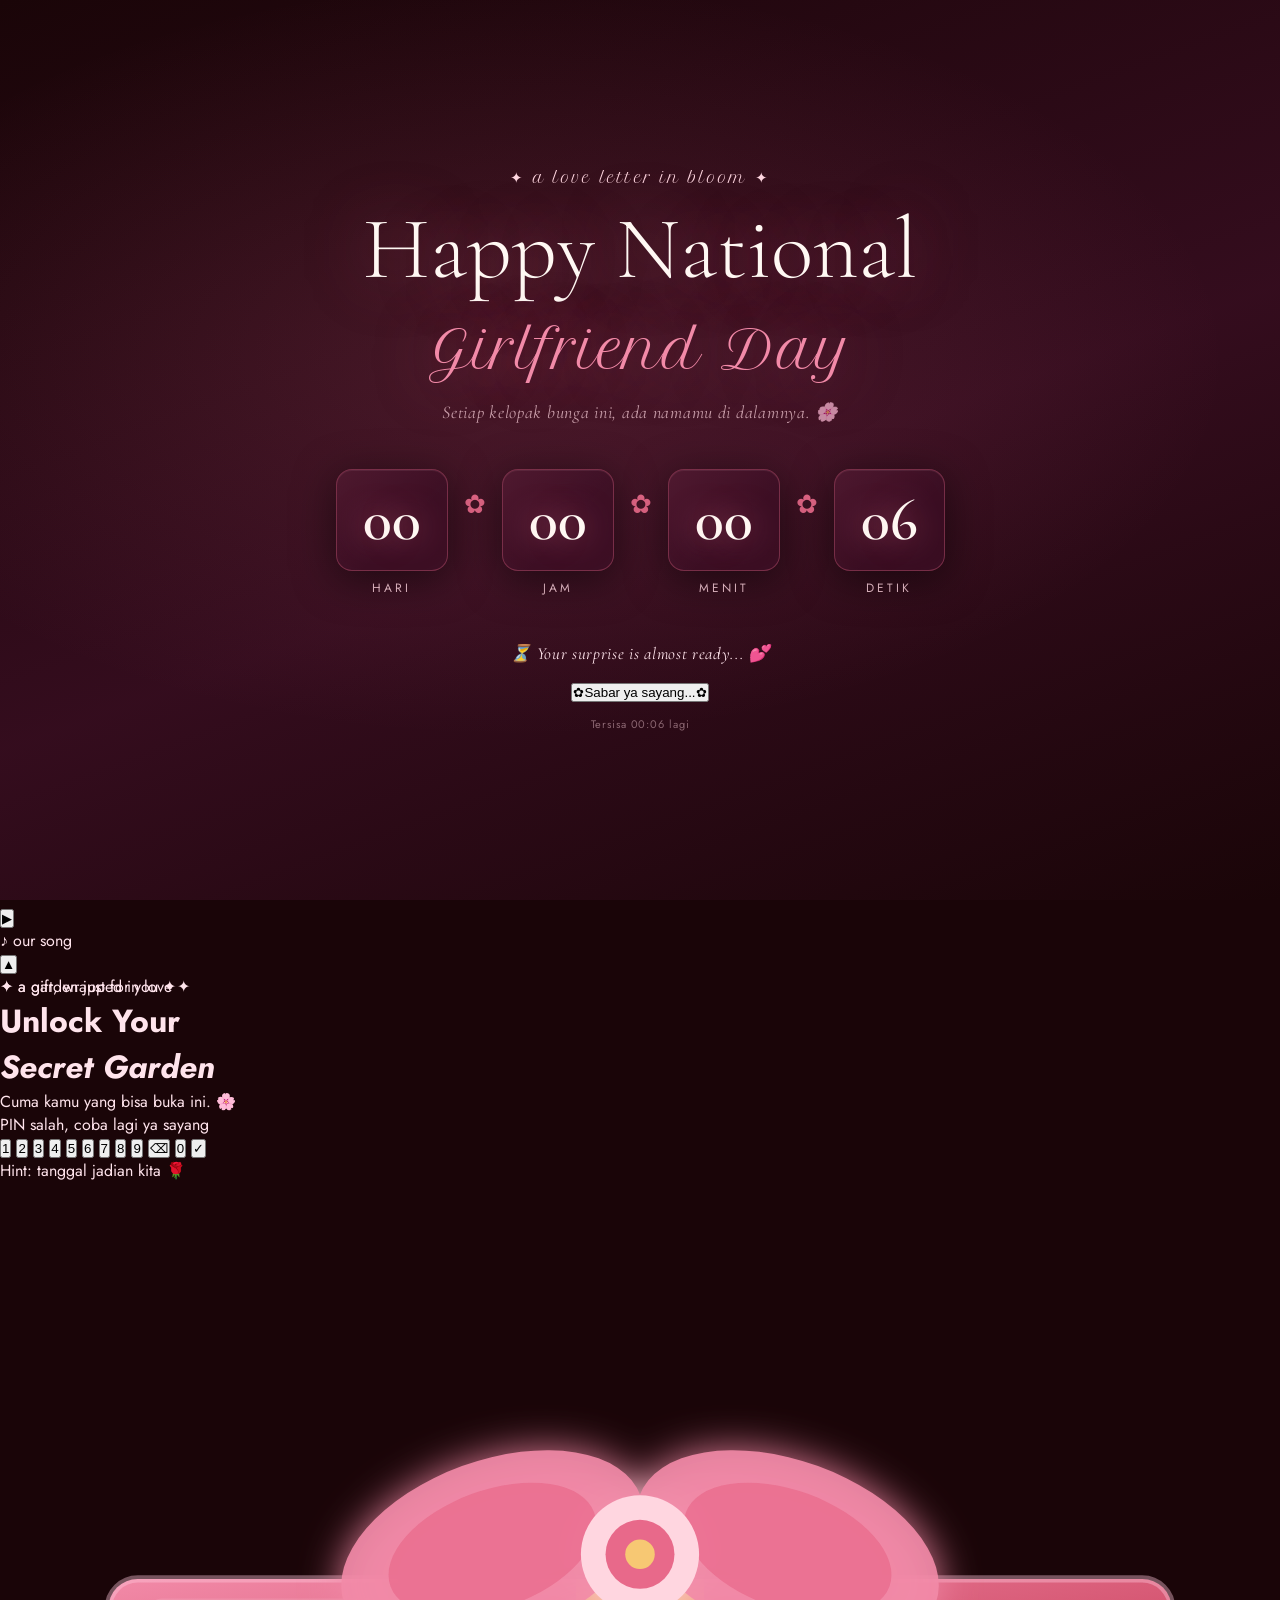
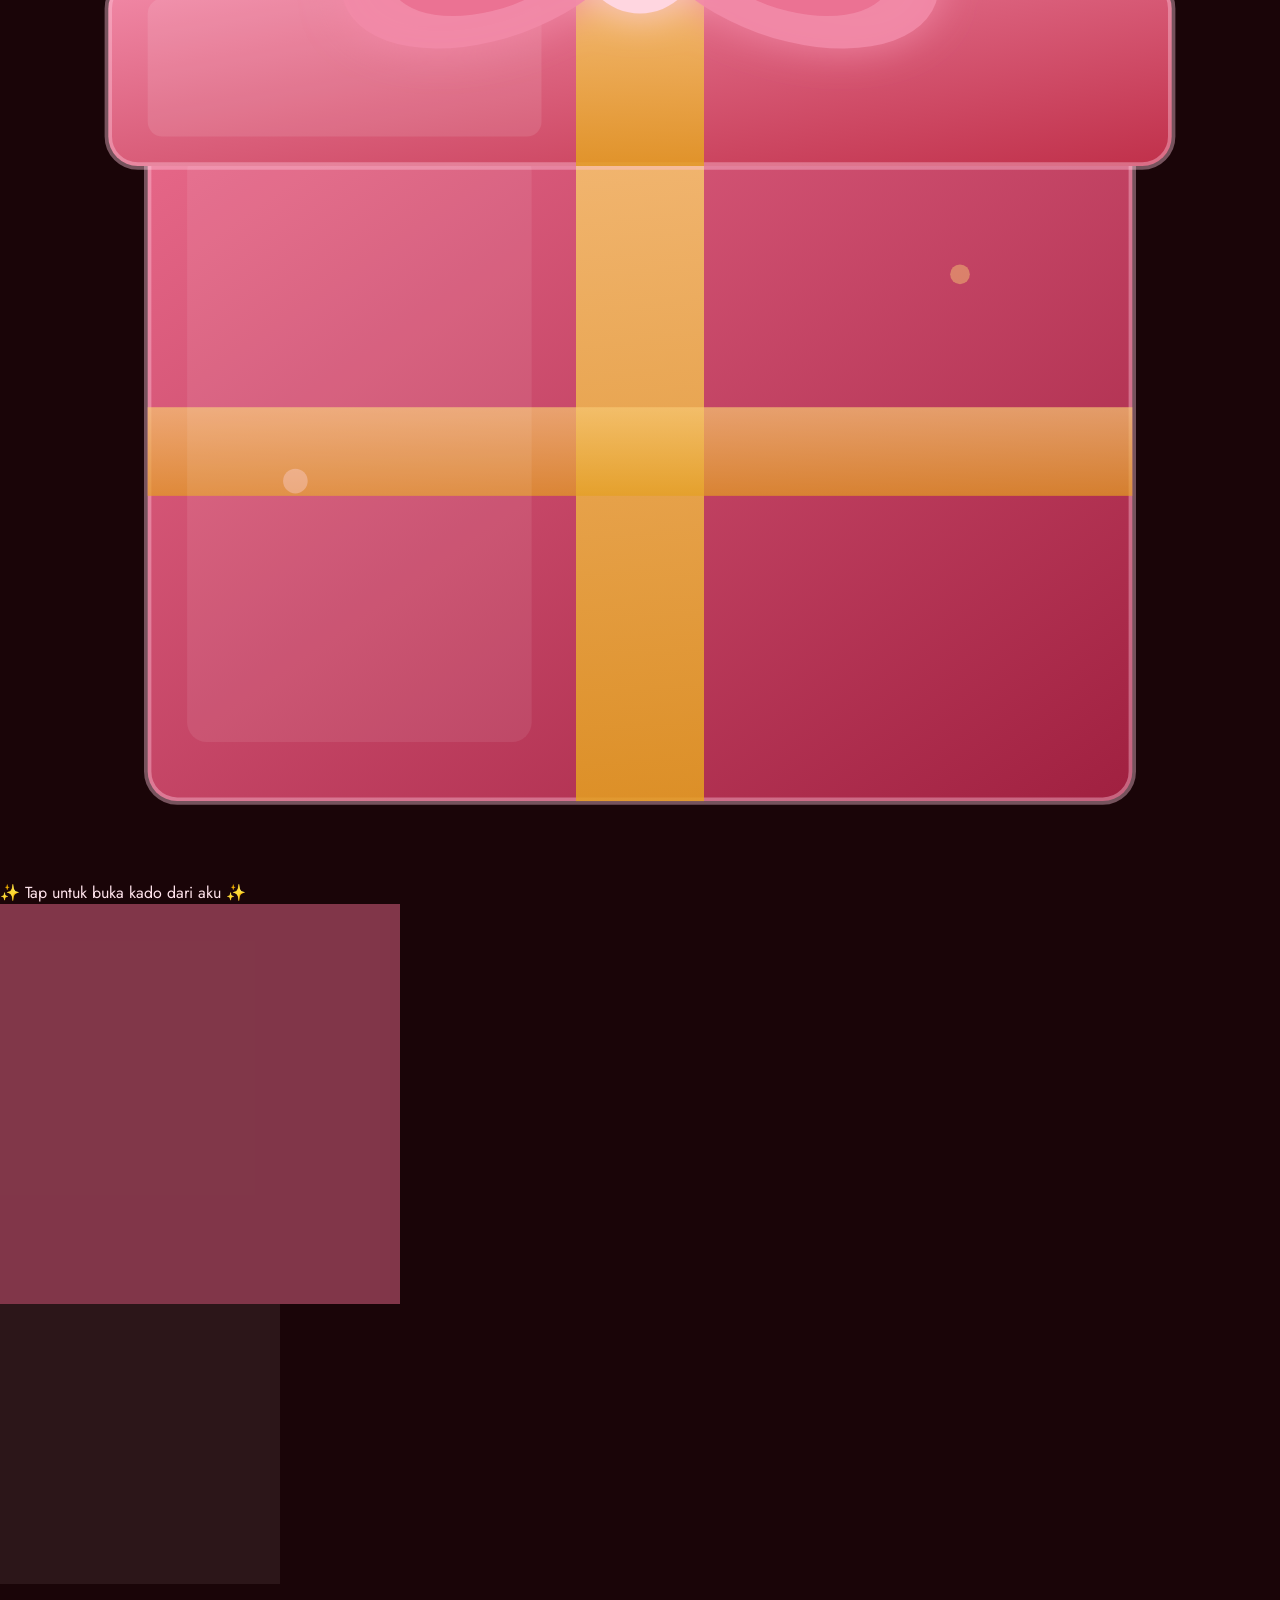
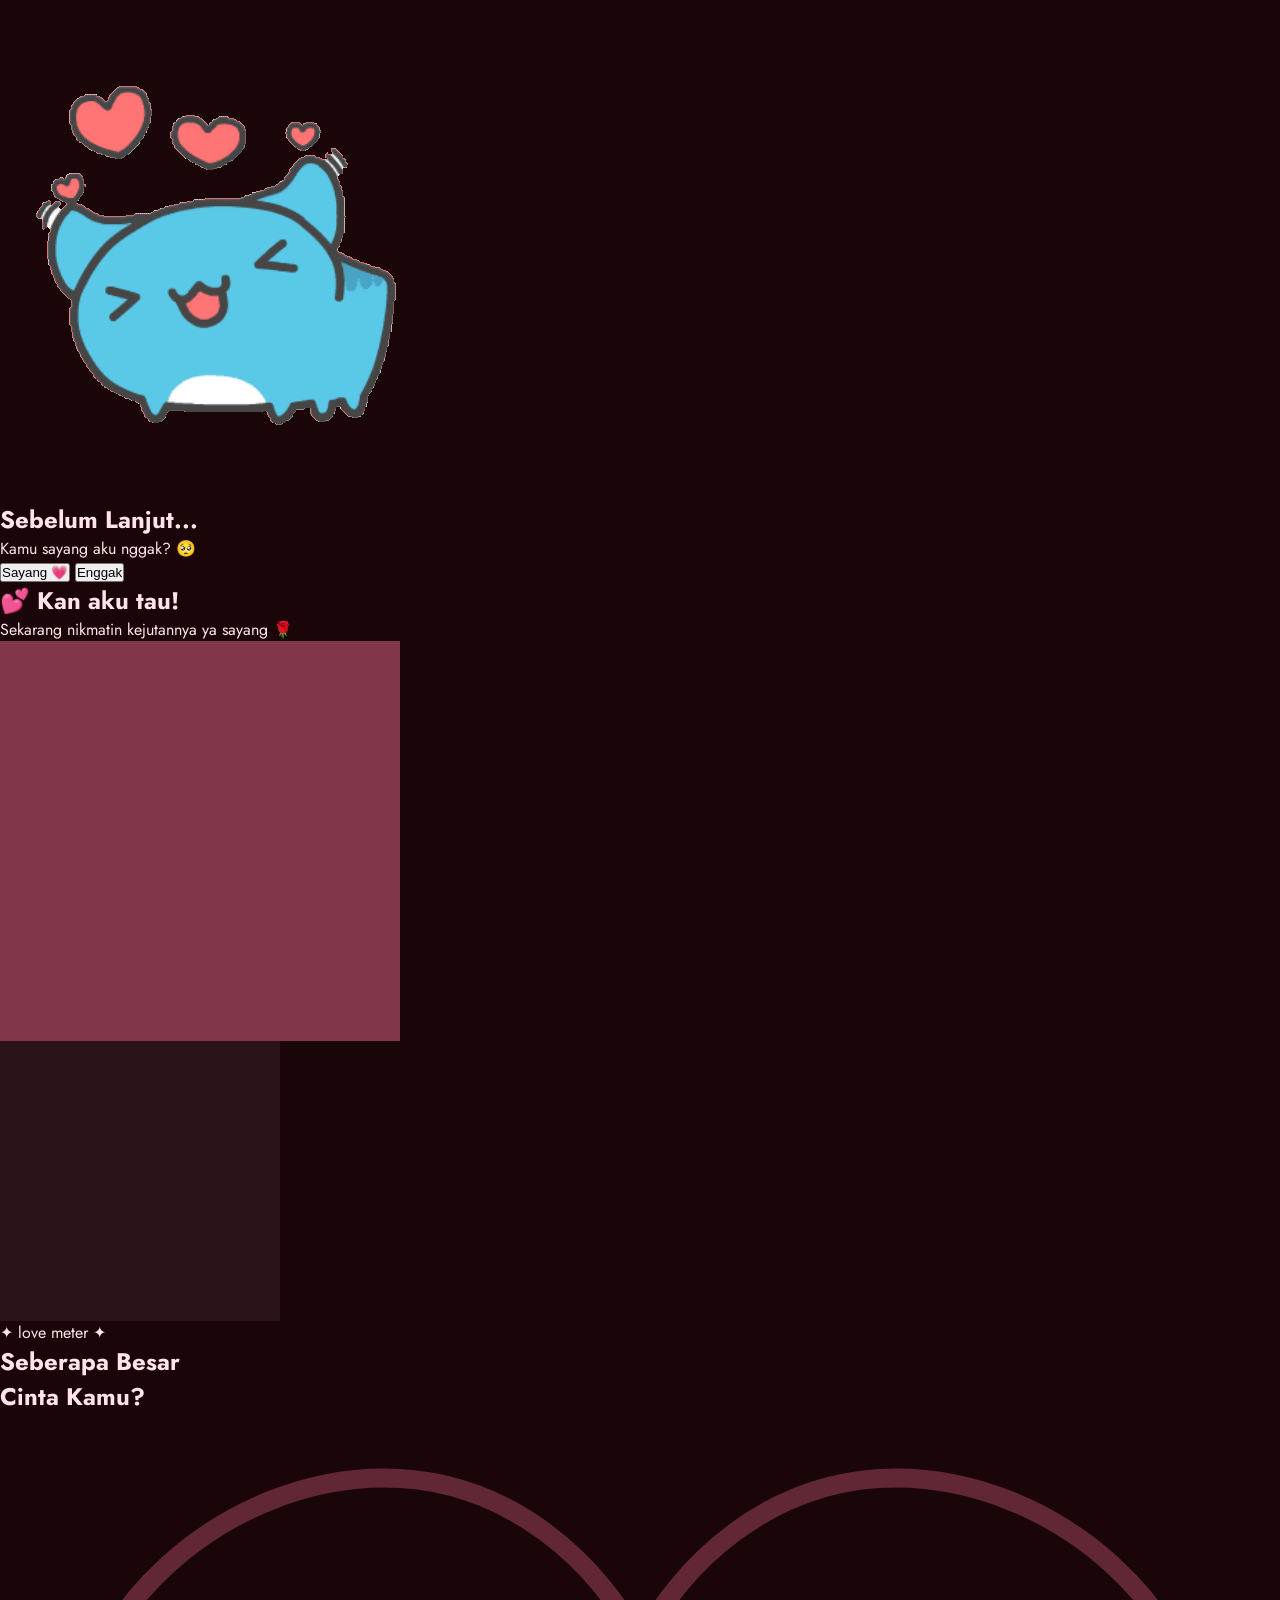
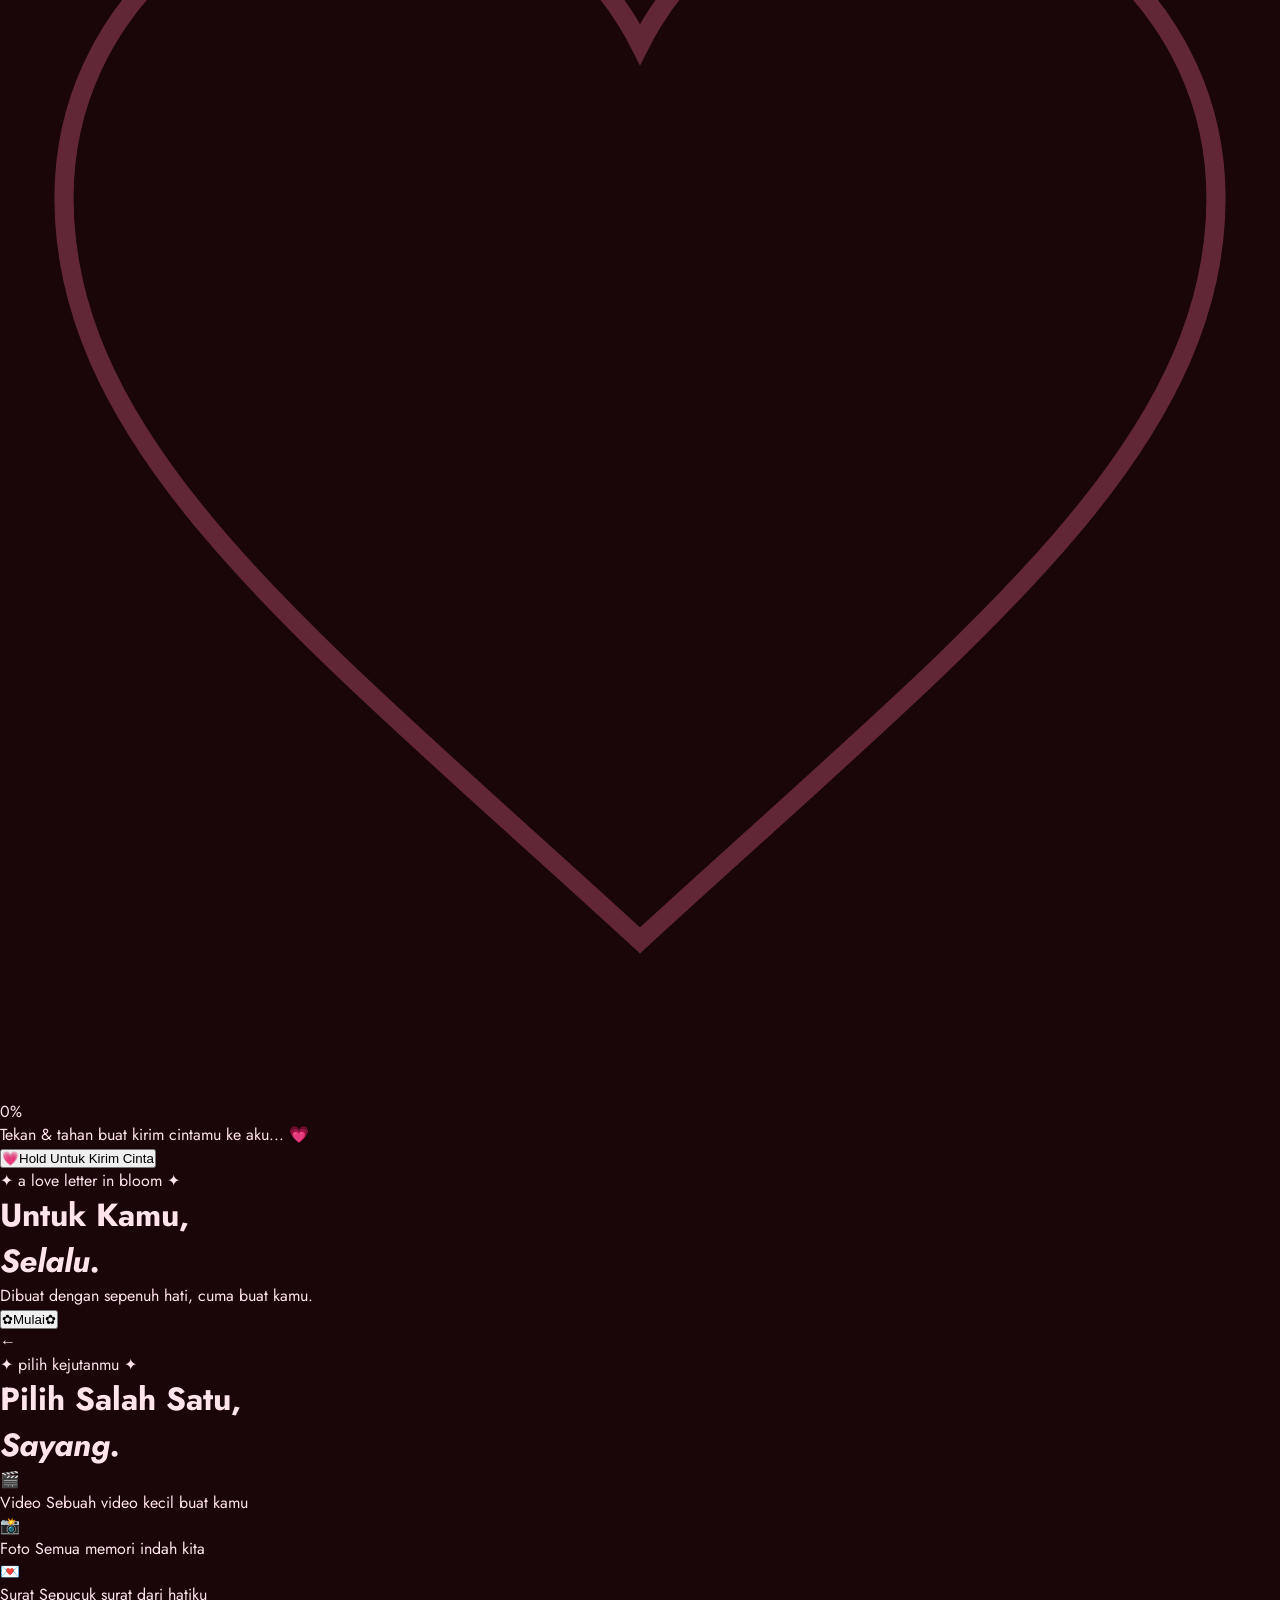
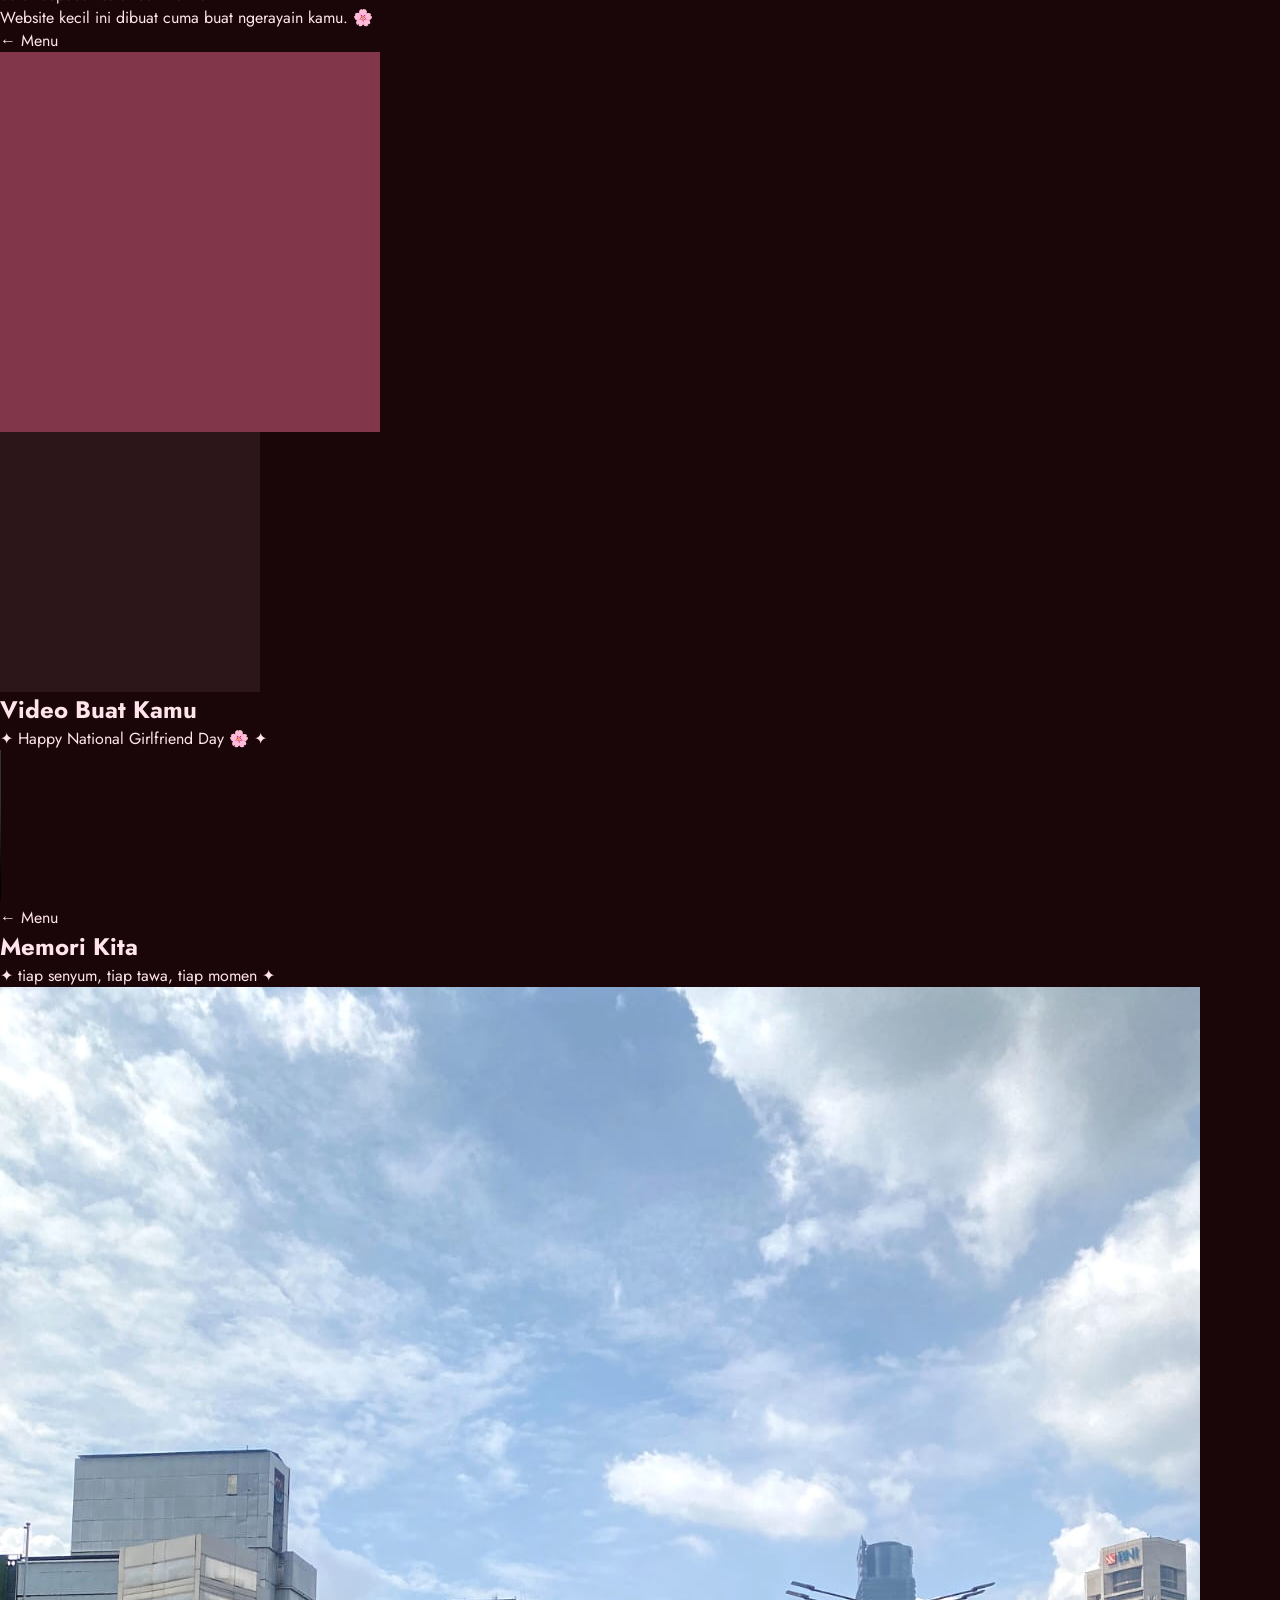
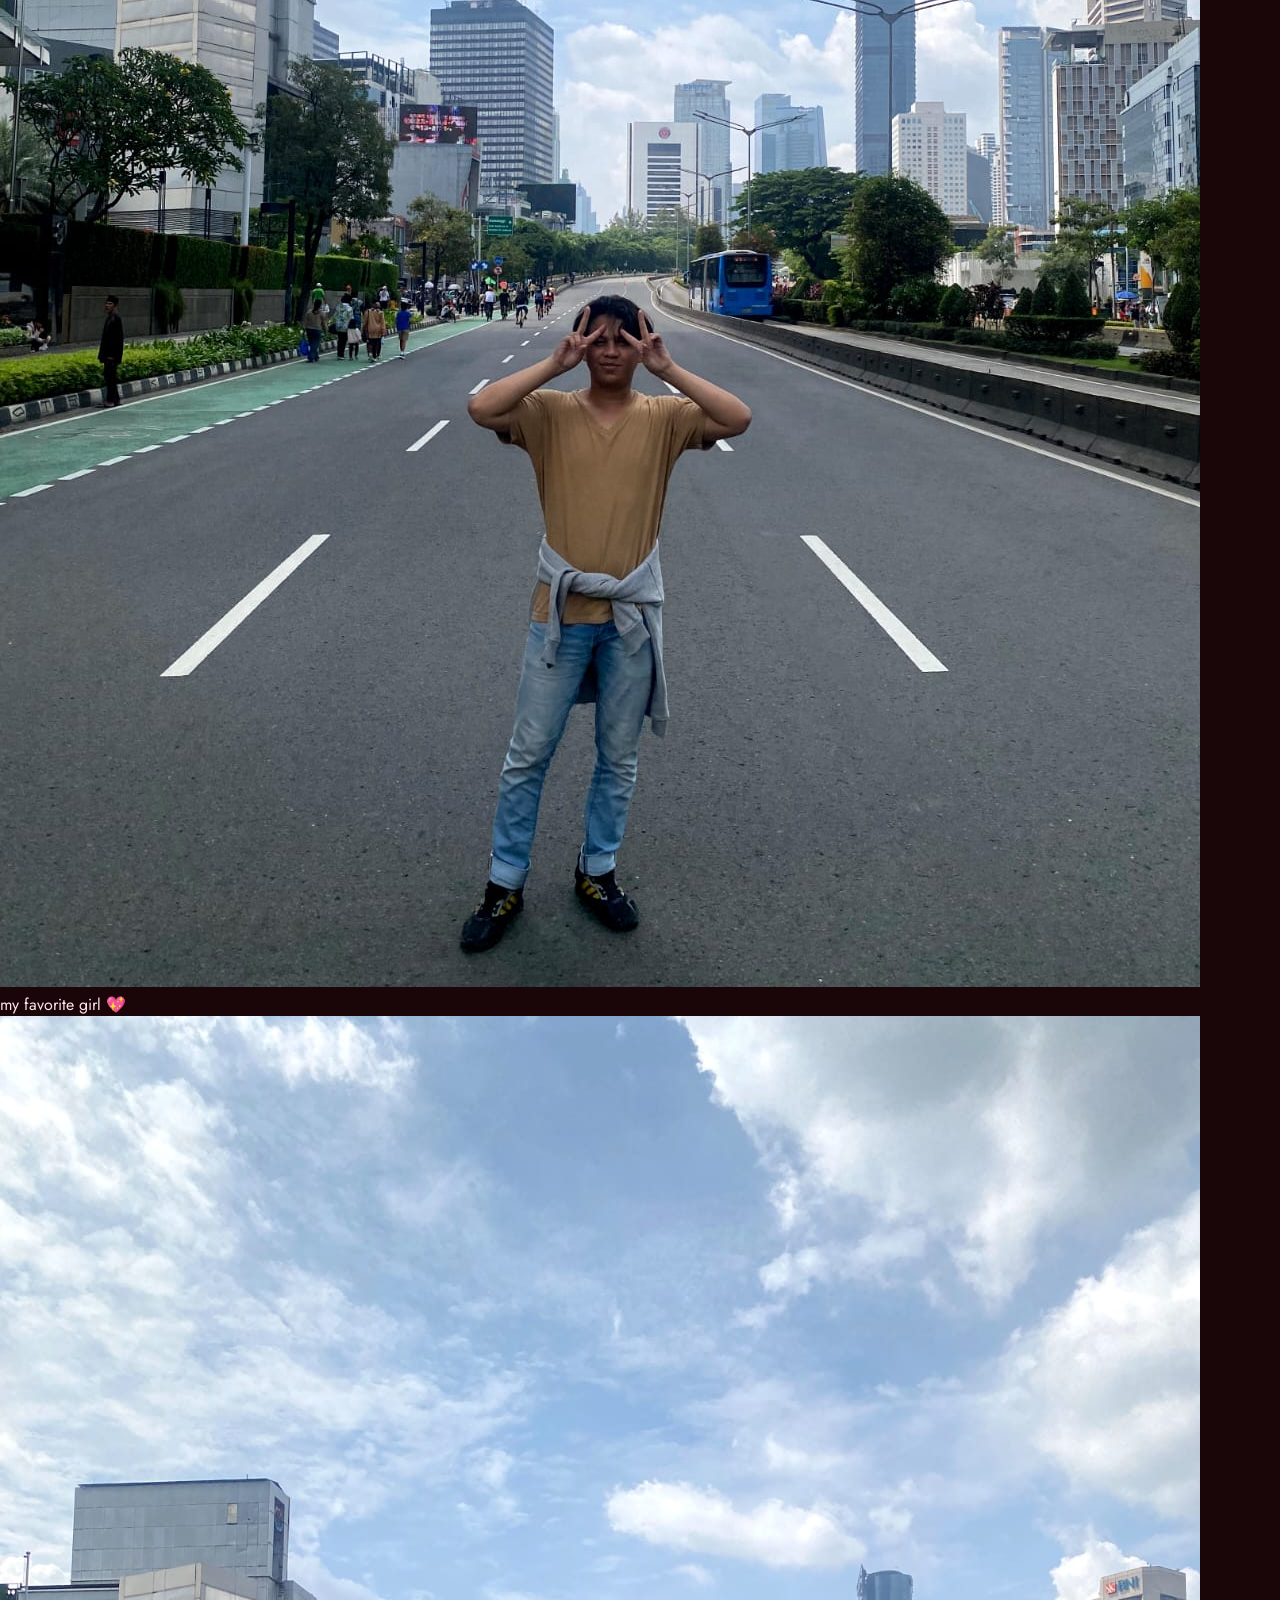
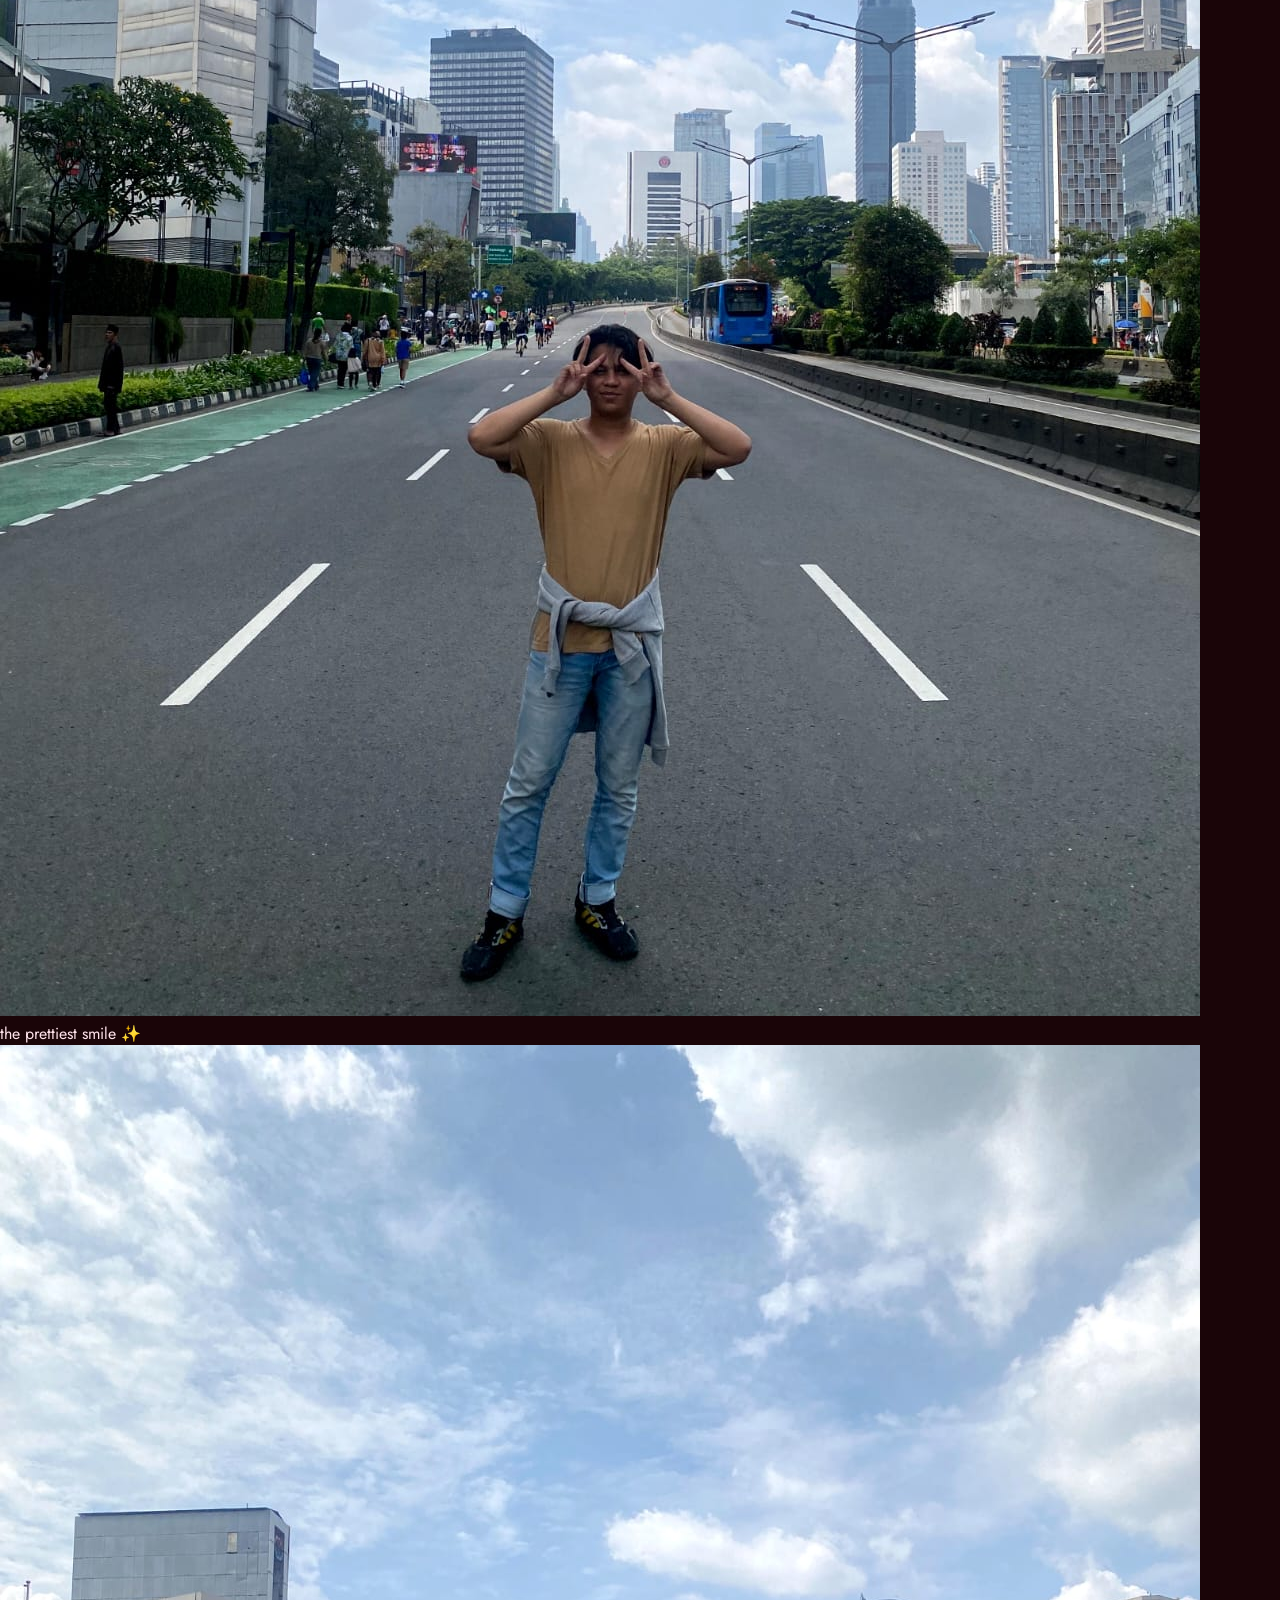
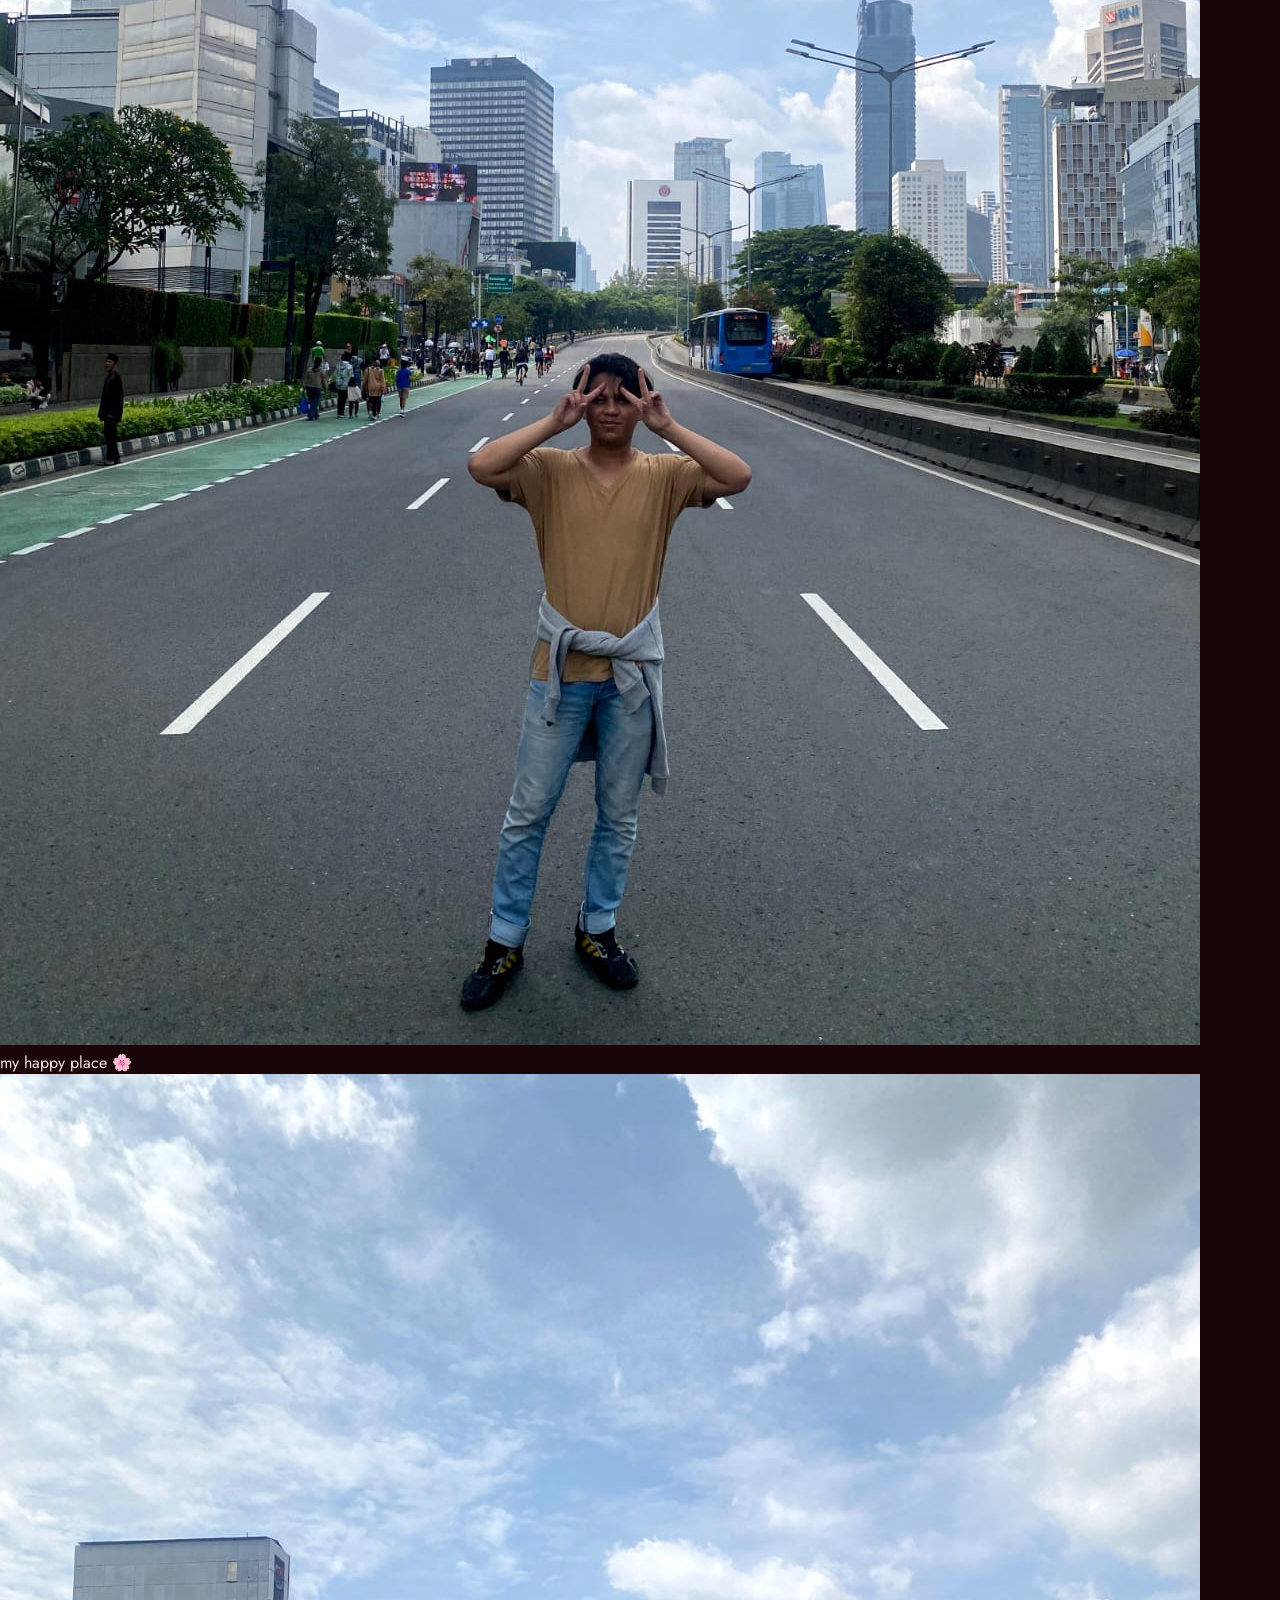
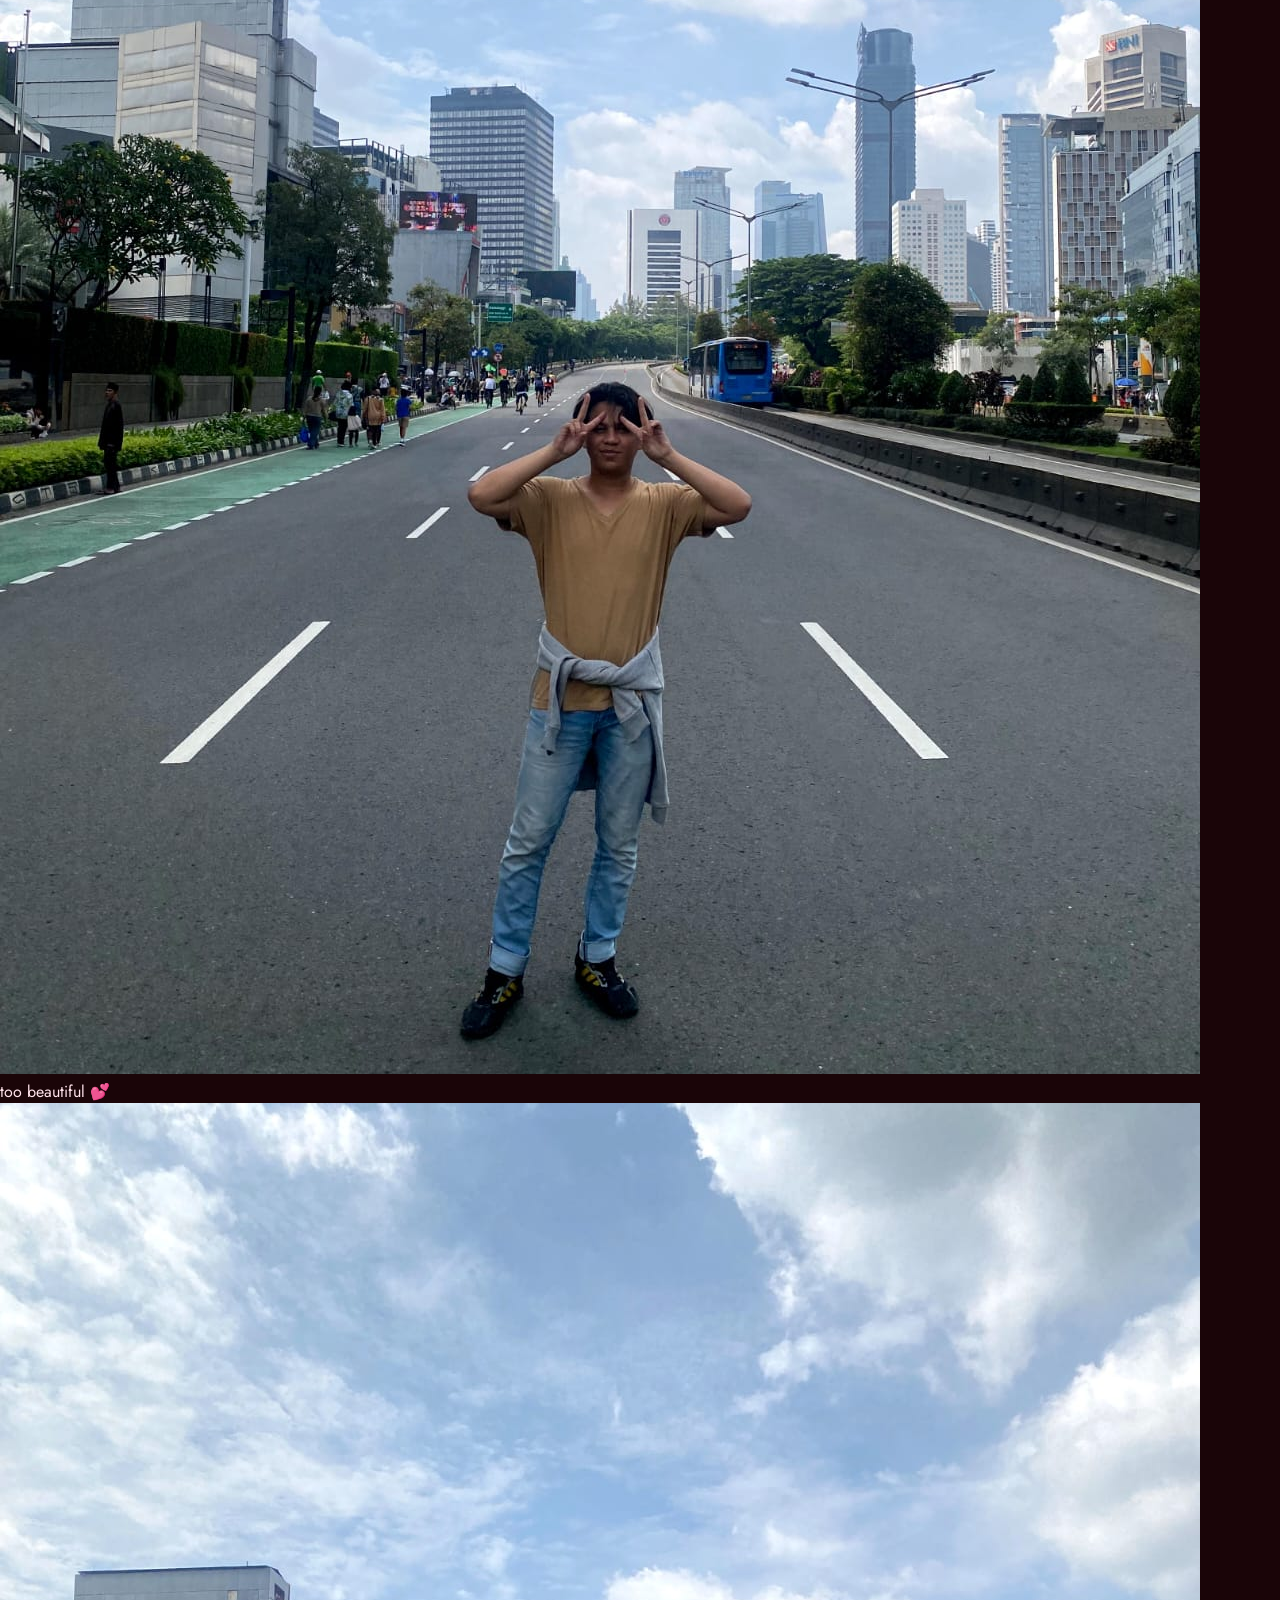
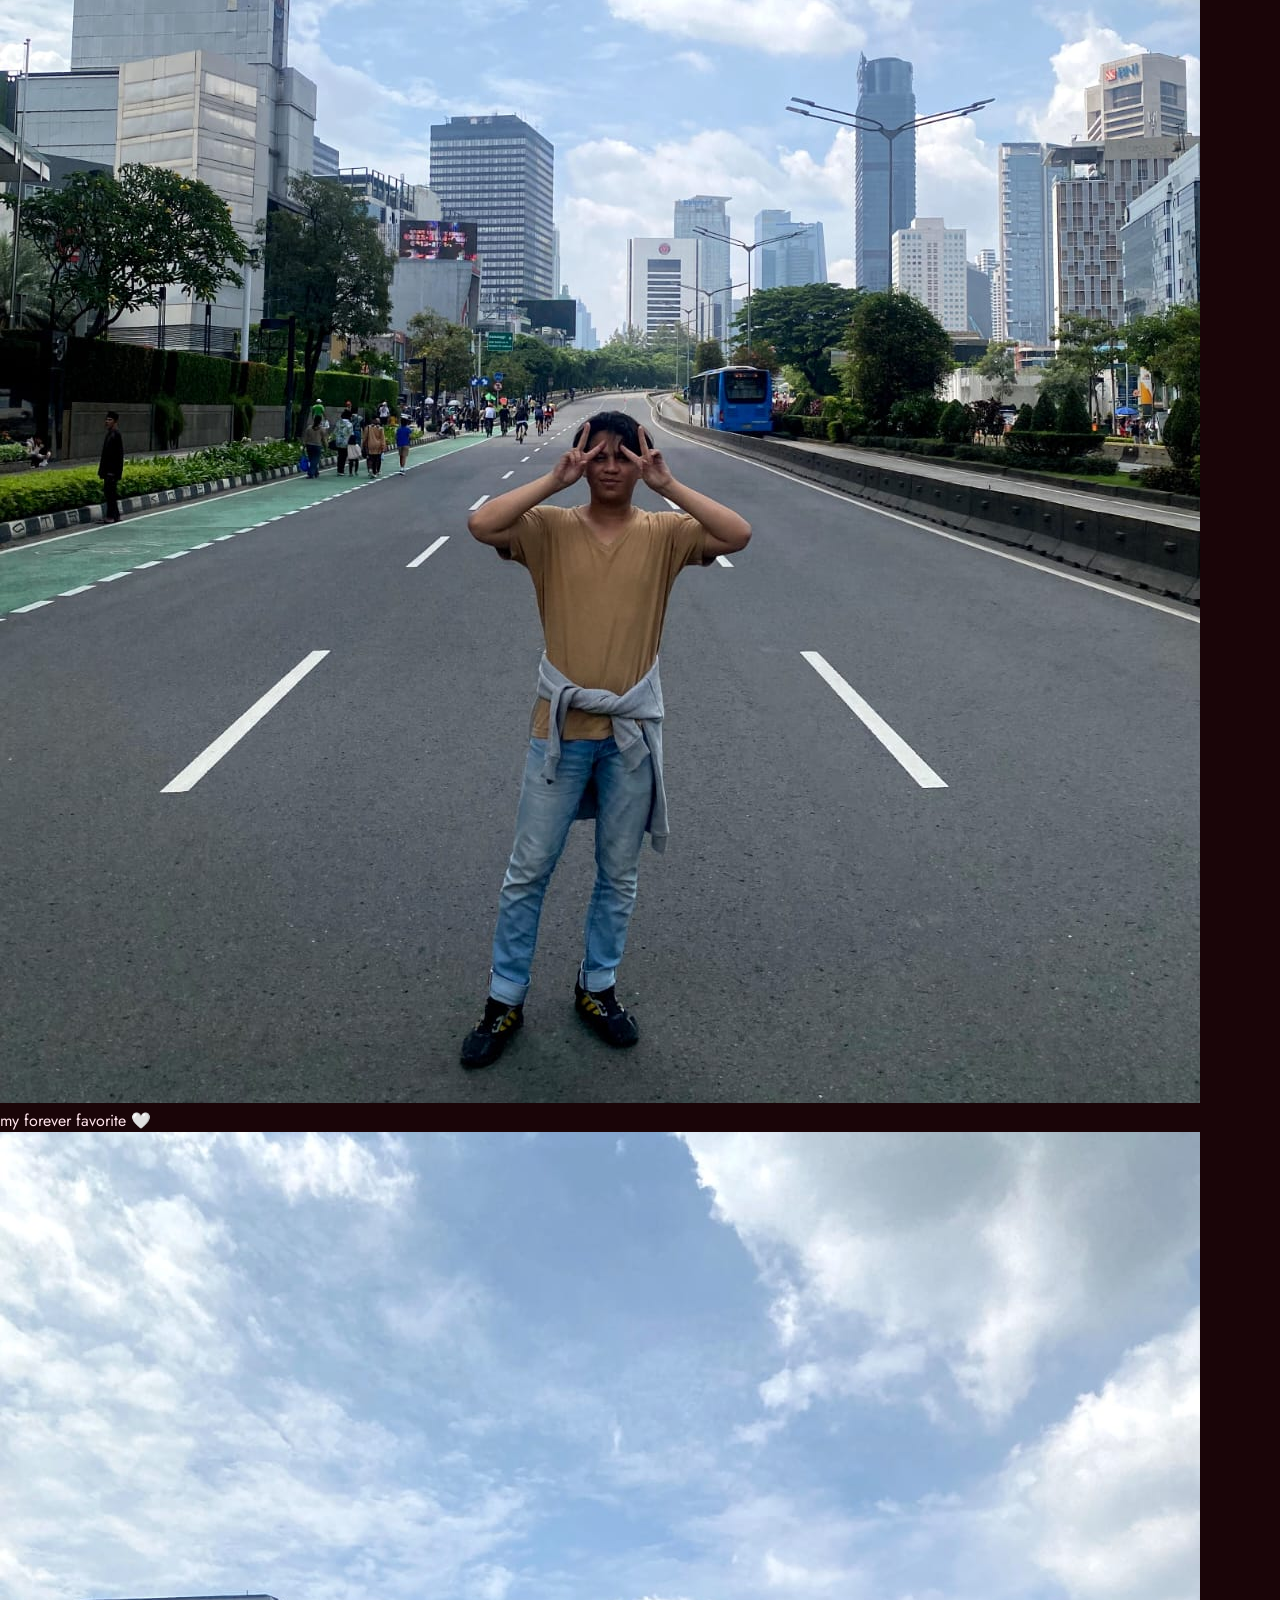
==== commit 3b97a7f8: "Change greeting from 'Hello World' to 'Goodbye World'" ====
--- a/index.html
+++ b/index.html
@@ -4,11 +4,13 @@
 <meta charset="UTF-8">
 <meta name="viewport" content="width=device-width, initial-scale=1.0">
 <title>Happy National Girlfriend Day 🌸</title>
-<link href="https://fonts.googleapis.com/css2?family=Cormorant+Garamond:ital,wght@0,300;0,400;0,600;1,300;1,400&family=Petit+Formal+Script&family=Jost:wght@200;300;400&display=swap" rel="stylesheet">
+<link href="https://fonts.googleapis.com/css2?family=Cormorant+Garamond:ital,wght@0,300;0,400;0,600;1,300;1,400&family=Petit+Formal+Script&family=Jost:wght@200;300;400;500&display=swap" rel="stylesheet">
 <link rel="stylesheet" href="style.css">
 </head>
 <body>
 <canvas id="sparkle-canvas"></canvas>
+
+<!-- ═══════════ MUSIC ═══════════ -->
 <div id="music-ctrl" class="collapsed">
   <button class="mbtn" id="mbtn-icon">▶</button>
   <div class="music-info">
@@ -61,6 +63,7 @@
   <div class="pin-bg"></div>
   <div class="pin-overlay"></div>
   <div class="pin-petals" id="pin-petals"></div>
+
   <div class="pin-content">
     <p class="pin-eyebrow">✦ a garden just for you ✦</p>
     <h1 class="pin-title">Unlock Your<br><em>Secret Garden</em></h1>
@@ -131,7 +134,6 @@
           <rect x="30" y="122" width="80" height="28" rx="3" fill="rgba(255,255,255,0.1)"/>
         </g>
 
-        <!-- Bunga mawar di atas -->
         <g filter="url(#giftGlow)">
           <ellipse cx="100" cy="112" rx="32" ry="18" fill="#f28aa8" opacity="0.9" transform="rotate(-20 100 112)"/>
           <ellipse cx="100" cy="112" rx="22" ry="12" fill="#e8698a" opacity="0.7" transform="rotate(-20 100 112)"/>
--- a/style.css
+++ b/style.css
@@ -1,988 +1,200 @@
 /* ============================================================
-   BUCIN — Core Stylesheet
-   Cinematic Romantic Experience
+   ROSE GARDEN THEME — Romantic Pink
    ============================================================ */
 
-/* ─── IMPORTS ─────────────────────────────────────────────── */
-@import url('https://fonts.googleapis.com/css2?family=Cormorant+Garamond:ital,wght@0,300;0,400;0,500;1,300;1,400;1,500&family=DM+Sans:ital,opsz,wght@0,9..40,300;0,9..40,400;1,9..40,300&family=Playfair+Display:ital,wght@1,400;1,500&display=swap');
-
-/* ─── VARIABLES ───────────────────────────────────────────── */
 :root {
-  --clr-bg:           #020006;
-  --clr-bg-2:         #04000e;
-  --clr-bg-3:         #070018;
-  --clr-pink:         #c4518a;
-  --clr-pink-soft:    #d485aa;
-  --clr-pink-pale:    #e8b8d0;
-  --clr-violet:       #7840c8;
-  --clr-violet-soft:  #a078d8;
-  --clr-blue:         #3878c8;
-  --clr-white:        #e8e0f0;
-  --clr-white-70:     rgba(220,210,240,0.55);
-  --clr-white-40:     rgba(200,190,220,0.30);
-  --clr-white-15:     rgba(180,170,210,0.12);
-  --clr-white-05:     rgba(160,150,200,0.05);
-
-  --glass-bg:         rgba(255,255,255,0.025);
-  --glass-border:     rgba(255,255,255,0.06);
-  --glass-shadow:     0 8px 60px rgba(0,0,0,0.65);
-  --glass-blur:       16px;
-
-  --glow-pink:        0 0 28px rgba(180,70,130,0.18);
-  --glow-violet:      0 0 28px rgba(110,60,200,0.18);
-  --glow-text:        0 0 30px rgba(180,100,150,0.25);
-
-  --font-serif:       'Cormorant Garamond', Georgia, serif;
-  --font-italic:      'Playfair Display', serif;
-  --font-sans:        'DM Sans', sans-serif;
-
-  --section-pad:      clamp(80px, 12vw, 160px);
-  --container:        min(1200px, 92vw);
-
-  --easing-silk:      cubic-bezier(0.03, 0, 0.04, 1);
-  --easing-romantic:  cubic-bezier(0.14, 0, 0.242, 1);
-
-  --nav-h: 72px;
-}
-
-/* ─── RESET ───────────────────────────────────────────────── */
-*, *::before, *::after {
-  box-sizing: border-box;
-  margin: 0;
-  padding: 0;
-}
-
-html {
-  scroll-behavior: auto; /* Lenis handles this */
-  -webkit-text-size-adjust: none;
-}
+  --wine:    #1a0508;
+  --wine2:   #2a0a15;
+  --wine3:   #3d0f25;
+  --rose:    #e8698a;
+  --rose-lit:#f28aa8;
+  --rose-pale:#ffd6e0;
+  --gold:    #f7c873;
+  --cream:   #fff8f3;
+  --text:    #ffe4ec;
+  --glow:    rgba(232,105,138,0.35);
+}
+
+*, *::before, *::after { margin:0; padding:0; box-sizing:border-box; }
+html { width:100%; height:100%; }
 
 body {
-  background: var(--clr-bg);
-  color: var(--clr-white-70);
-  font-family: var(--font-sans);
+  width:100%; height:100%;
+  overflow:hidden;
+  background: var(--wine);
+  font-family: 'Jost', sans-serif;
+  color: var(--text);
+}
+
+::-webkit-scrollbar { width:3px; }
+::-webkit-scrollbar-track { background: var(--wine); }
+::-webkit-scrollbar-thumb { background: var(--rose); border-radius:2px; }
+
+/* ========== COUNTDOWN PAGE ========== */
+#countdown-page {
+  position: fixed; inset: 0; z-index: 9999;
+  display: flex; flex-direction: column;
+  align-items: center; justify-content: center;
+  overflow: hidden;
+  background: var(--wine);
+  transition: opacity 0.8s ease;
+}
+#countdown-page.hidden { opacity: 0; pointer-events: none; }
+
+.cd-bg {
+  position: absolute; inset: 0;
+  background: url('https://images.unsplash.com/photo-1490750967868-88aa4486c946?w=1920&q=80') center/cover no-repeat;
+  filter: blur(18px) brightness(0.25) saturate(1.2) hue-rotate(-15deg);
+  transform: scale(1.12);
+}
+.cd-overlay {
+  position: absolute; inset: 0;
+  background:
+    radial-gradient(ellipse 80% 60% at 40% 40%, rgba(232,105,138,0.15) 0%, transparent 70%),
+    linear-gradient(160deg, rgba(26,5,8,0.9) 0%, rgba(61,15,37,0.75) 55%, rgba(26,5,8,0.95) 100%);
+}
+
+.cd-petals { position:absolute; inset:0; pointer-events:none; overflow:hidden; }
+.petal {
+  position: absolute;
+  font-size: 16px;
+  opacity: 0;
+  animation: petalFall linear infinite;
+  user-select: none;
+}
+@keyframes petalFall {
+  0%   { transform: translateY(-40px) rotate(0deg); opacity: 0; }
+  5%   { opacity: 0.7; }
+  95%  { opacity: 0.2; }
+  100% { transform: translateY(110vh) rotate(360deg); opacity: 0; }
+}
+
+.cd-content {
+  position: relative; z-index: 10;
+  text-align: center;
+  padding: 0 20px;
+  display: flex; flex-direction: column; align-items: center;
+}
+
+.cd-eyebrow {
+  font-family: 'Petit Formal Script', cursive;
+  font-size: clamp(11px, 1.6vw, 15px);
+  letter-spacing: .15em;
+  color: var(--rose-pale);
+  margin-bottom: 16px;
+  animation: fadeUp 1s ease 0.3s both;
+}
+
+.cd-title {
+  font-family: 'Cormorant Garamond', serif;
+  font-size: clamp(38px, 8.5vw, 88px);
   font-weight: 300;
-  font-size: clamp(14px, 1.6vw, 16px);
-  line-height: 1.75;
-  overflow-x: hidden;
-  cursor: auto;
-}
-
-body.loaded #preloader { display: none !important; }
-
-img, video { display: block; max-width: 100%; }
-a { color: inherit; text-decoration: none; }
-button { border: none; background: none; cursor: auto; font-family: inherit; }
-
-/* ─── TYPOGRAPHY SCALE ───────────────────────────────────── */
-.t-hero {
-  font-family: var(--font-serif);
-  font-size: clamp(3.2rem, 8.5vw, 10rem);
-  font-weight: 300;
-  line-height: 0.95;
-  letter-spacing: -0.02em;
-  color: var(--clr-white);
-}
-
-.t-hero em {
+  color: var(--cream);
+  line-height: 1.05;
+  text-shadow: 0 0 60px rgba(232,105,138,0.5);
+  margin-bottom: 14px;
+  animation: fadeUp 1s ease 0.5s both;
+}
+.cd-title em {
+  font-family: 'Petit Formal Script', cursive;
+  font-size: 0.6em;
+  color: var(--rose-lit);
+  font-style: normal;
+}
+
+.cd-sub {
+  font-family: 'Cormorant Garamond', serif;
   font-style: italic;
-  color: var(--clr-pink-soft);
-  font-weight: 300;
-}
-
-.t-section-title {
-  font-family: var(--font-serif);
-  font-size: clamp(2rem, 5vw, 5.5rem);
-  font-weight: 300;
-  line-height: 1.05;
-  letter-spacing: -0.02em;
-  color: var(--clr-white);
-}
-
-.t-label {
-  font-family: var(--font-sans);
-  font-size: 0.7rem;
-  font-weight: 400;
-  letter-spacing: 0.22em;
-  text-transform: uppercase;
-  color: var(--clr-pink);
-}
-
-.t-body {
-  font-family: var(--font-sans);
-  font-weight: 300;
-  color: var(--clr-white-70);
-  line-height: 1.85;
-  font-size: clamp(0.9rem, 1.4vw, 1.05rem);
-}
-
-.t-quote {
-  font-family: var(--font-italic);
-  font-style: italic;
-  font-size: clamp(1.1rem, 2.2vw, 1.5rem);
-  font-weight: 400;
-  line-height: 1.65;
-  color: var(--clr-white-70);
-}
-
-/* ─── LAYOUT ──────────────────────────────────────────────── */
-.container {
-  width: var(--container);
-  margin-inline: auto;
-}
-
-section {
+  font-size: clamp(14px, 2vw, 18px);
+  color: rgba(255,214,224,0.7);
+  letter-spacing: .04em;
+  margin-bottom: 46px;
+  animation: fadeUp 1s ease 0.7s both;
+}
+
+.cd-boxes {
+  display: flex; align-items: center;
+  gap: clamp(6px, 1.5vw, 16px);
+  margin-bottom: 46px;
+  animation: fadeUp 1s ease 0.9s both;
+  flex-wrap: nowrap; justify-content: center;
+}
+
+.cd-unit { display: flex; flex-direction: column; align-items: center; gap: 8px; }
+
+.cd-box {
+  background: rgba(61,15,37,0.7);
+  border: 1px solid rgba(232,105,138,0.35);
+  border-radius: 16px;
+  padding: clamp(10px, 2vw, 20px) clamp(12px, 3vw, 26px);
+  backdrop-filter: blur(20px);
+  box-shadow: 0 8px 40px rgba(0,0,0,0.5), inset 0 1px 0 rgba(255,214,224,0.08);
+  min-width: clamp(55px, 10vw, 92px);
   position: relative;
   overflow: hidden;
 }
-
-/* ─── GLASS CARD ──────────────────────────────────────────── */
-.glass-card {
-  background: var(--glass-bg);
-  border: 1px solid var(--glass-border);
-  backdrop-filter: blur(var(--glass-blur)) saturate(180%);
-  -webkit-backdrop-filter: blur(var(--glass-blur)) saturate(180%);
-  border-radius: 20px;
-  box-shadow: var(--glass-shadow);
-}
-
-/* ─── CANVAS LAYERS ───────────────────────────────────────── */
-#three-canvas {
-  position: fixed;
-  inset: 0;
-  z-index: 1;
+.cd-box::before {
+  content: '';
+  position: absolute; inset: 0;
+  background: linear-gradient(135deg, rgba(232,105,138,0.1) 0%, transparent 60%);
   pointer-events: none;
-  opacity: 0.85;
-}
-
-#particle-canvas {
-  position: fixed;
-  inset: 0;
-  z-index: 2;
-  pointer-events: none;
-  opacity: 0.6;
-}
-
-/* ─── GRAIN OVERLAY ───────────────────────────────────────── */
-.grain-overlay {
-  position: fixed;
-  inset: 0;
-  z-index: 4;
-  pointer-events: none;
-  opacity: 0.028;
-  background-image: url("data:image/svg+xml,%3Csvg viewBox='0 0 200 200' xmlns='http://www.w3.org/2000/svg'%3E%3Cfilter id='noise'%3E%3CfeTurbulence type='fractalNoise' baseFrequency='0.9' numOctaves='4' stitchTiles='stitch'/%3E%3C/filter%3E%3Crect width='100%25' height='100%25' filter='url(%23noise)'/%3E%3C/svg%3E");
-  background-size: 180px;
-  animation: grain 0.4s steps(1) infinite;
-}
-
-/* ─── SCROLL PROGRESS ─────────────────────────────────────── */
-.scroll-progress {
-  position: fixed;
-  top: 0; left: 0;
-  width: 100%;
-  height: 1px;
-  background: linear-gradient(90deg, var(--clr-pink), var(--clr-violet));
-  transform-origin: left;
-  transform: scaleX(0);
-  z-index: 1000;
-  box-shadow: var(--glow-pink);
-}
-
-/* ─── CUSTOM CURSOR ───────────────────────────────────────── */
-.cursor,
-.cursor-follower {
-  display: none !important;
-}
-
-/* ─── NAV BAR ─────────────────────────────────────────────── */
-.nav {
-  position: fixed;
-  top: 0; left: 0; right: 0;
-  height: var(--nav-h);
-  display: flex;
-  align-items: center;
-  justify-content: space-between;
-  padding-inline: clamp(20px, 4vw, 60px);
-  z-index: 800;
-  transition: background 0.6s var(--easing-silk), backdrop-filter 0.6s;
-}
-
-.nav--scrolled {
-  background: rgba(3,0,8,0.75);
-  backdrop-filter: blur(20px);
-  border-bottom: 1px solid var(--glass-border);
-}
-
-.nav__logo {
-  font-family: var(--font-serif);
-  font-size: 1.5rem;
-  font-weight: 300;
-  color: var(--clr-pink-soft);
-  letter-spacing: 0.08em;
-  opacity: 0.85;
-}
-
-.nav__links {
-  display: flex;
-  gap: clamp(20px, 3vw, 48px);
-  list-style: none;
-}
-
-.nav__links a {
-  font-family: var(--font-sans);
-  font-size: 0.7rem;
-  letter-spacing: 0.18em;
+}
+
+.cd-num {
+  font-family: 'Cormorant Garamond', serif;
+  font-size: clamp(30px, 6vw, 60px);
+  font-weight: 600;
+  color: var(--cream);
+  line-height: 1;
+  text-shadow: 0 0 30px rgba(232,105,138,0.6);
+}
+.cd-num.flip { animation: numFlip 0.25s ease; }
+@keyframes numFlip {
+  0%   { transform: scaleY(1); }
+  50%  { transform: scaleY(0); opacity: 0.3; }
+  100% { transform: scaleY(1); }
+}
+
+.cd-label {
+  font-family: 'Jost', sans-serif;
+  font-size: clamp(9px, 1.4vw, 12px);
+  letter-spacing: .25em;
+  color: var(--rose-pale);
   text-transform: uppercase;
-  color: var(--clr-white-40);
-  transition: color 0.3s;
-}
-
-.nav__links a:hover { color: var(--clr-white); }
-
-/* ─── NAV DOTS ────────────────────────────────────────────── */
-.nav-dots {
-  position: fixed;
-  right: clamp(16px, 3vw, 40px);
-  top: 50%;
-  transform: translateY(-50%);
-  z-index: 800;
-  display: flex;
-  flex-direction: column;
-  gap: 12px;
-}
-
-.nav-dot {
-  width: 6px;
-  height: 6px;
-  border-radius: 50%;
-  background: var(--clr-white-15);
-  border: 1px solid var(--glass-border);
-  transition: background 0.3s, transform 0.3s, box-shadow 0.3s;
-}
-
-.nav-dot.active {
-  background: var(--clr-pink);
-  transform: scale(1.5);
-  box-shadow: var(--glow-pink);
-}
-
-/* ─── AUDIO BUTTON ────────────────────────────────────────── */
-.audio-btn {
-  position: fixed;
-  bottom: clamp(20px, 3vw, 40px);
-  left: clamp(20px, 3vw, 40px);
-  z-index: 800;
-  width: 48px;
-  height: 48px;
-  border-radius: 50%;
-  display: flex;
-  align-items: center;
-  justify-content: center;
-  background: var(--glass-bg);
-  border: 1px solid var(--glass-border);
-  backdrop-filter: blur(12px);
-  color: var(--clr-white-70);
-  font-size: 1.1rem;
-  transition: border-color 0.3s, box-shadow 0.3s;
-}
-
-.audio-btn.playing {
-  border-color: var(--clr-pink);
-  box-shadow: var(--glow-pink);
-  color: var(--clr-pink);
-}
-
-/* ─── PRELOADER ───────────────────────────────────────────── */
-#preloader {
-  position: fixed;
-  inset: 0;
-  z-index: 9000;
-  background: var(--clr-bg);
-  display: flex;
-  align-items: center;
-  justify-content: center;
-  overflow: hidden;
-}
-
-.preloader__bg {
-  position: absolute;
-  inset: 0;
-  background:
-    radial-gradient(ellipse 80% 60% at 50% 50%, rgba(155,89,248,0.15) 0%, transparent 70%),
-    radial-gradient(ellipse 50% 40% at 30% 70%, rgba(255,110,180,0.12) 0%, transparent 60%);
-}
-
-.preloader__content {
-  text-align: center;
-  position: relative;
-  z-index: 2;
-  display: flex;
-  flex-direction: column;
-  align-items: center;
-  gap: 32px;
-  max-width: 480px;
-  padding: 40px;
-}
-
-.preloader__heart {
-  font-size: clamp(3rem, 8vw, 5rem);
-  color: var(--clr-pink);
-  filter: drop-shadow(0 0 20px rgba(255,110,180,0.7));
-  line-height: 1;
-  display: block;
-}
-
-.preloader__quote {
-  font-family: var(--font-italic);
+  opacity: 0.8;
+}
+
+.cd-sep {
+  font-size: clamp(16px, 3vw, 26px);
+  color: var(--rose);
+  align-self: flex-start;
+  padding-top: clamp(8px, 1.8vw, 16px);
+  animation: sepPulse 1.2s ease-in-out infinite alternate;
+}
+@keyframes sepPulse { from { opacity: 0.4; } to { opacity: 0.9; } }
+
+.cd-status {
+  font-family: 'Cormorant Garamond', serif;
   font-style: italic;
-  font-size: clamp(0.9rem, 2vw, 1.1rem);
-  font-weight: 400;
-  color: var(--clr-white-40);
-  line-height: 1.7;
-  min-height: 3em;
-}
-
-.preloader__bar {
-  width: clamp(200px, 50vw, 320px);
-  height: 1px;
-  background: var(--clr-white-05);
-  position: relative;
-  overflow: visible;
-}
-
-.preloader__bar-fill {
-  height: 100%;
-  width: 0%;
-  background: linear-gradient(90deg, var(--clr-pink), var(--clr-violet));
-  position: relative;
-  transition: none;
-  box-shadow: 0 0 12px var(--clr-pink);
-}
-
-.preloader__percent {
-  font-family: var(--font-sans);
-  font-size: 0.65rem;
-  letter-spacing: 0.2em;
-  color: var(--clr-white-40);
-  margin-top: 12px;
-  display: block;
-}
-
-.preloader__ring {
-  position: absolute;
-  width: 120px;
-  height: 120px;
-  border: 1px solid rgba(255,110,180,0.1);
-  border-top-color: rgba(255,110,180,0.4);
-  border-radius: 50%;
-  top: 50%;
-  left: 50%;
-  transform: translate(-50%, -50%) rotate(0deg);
-  animation: none;
-}
-
-/* ─── HERO ────────────────────────────────────────────────── */
-.hero {
-  min-height: 100svh;
-  display: grid;
-  place-items: center;
-  position: relative;
-  z-index: 10;
-  padding: var(--nav-h) 0;
-}
-
-.hero__inner {
-  width: var(--container);
-  margin-inline: auto;
-  text-align: center;
-  position: relative;
-  z-index: 2;
-  padding: 0 20px;
-}
-
-.hero__badge {
-  display: inline-flex;
-  align-items: center;
-  gap: 8px;
-  padding: 6px 18px;
-  border: 1px solid var(--glass-border);
-  border-radius: 100px;
-  background: var(--glass-bg);
-  backdrop-filter: blur(10px);
-  font-size: 0.65rem;
-  letter-spacing: 0.22em;
-  text-transform: uppercase;
-  color: var(--clr-pink);
-  margin-bottom: clamp(24px, 4vw, 48px);
-}
-
-.hero__badge::before {
-  content: '♡';
-  font-size: 0.7rem;
-  animation: heartbeat 1.4s ease-in-out infinite;
-}
-
-.hero__headline {
-  margin-bottom: clamp(20px, 3vw, 36px);
-}
-
-.hero__headline .line {
-  display: block;
-}
-
-.hero__sub {
-  font-family: var(--font-sans);
-  font-weight: 300;
-  font-size: clamp(0.9rem, 1.8vw, 1.1rem);
-  color: var(--clr-white-40);
-  max-width: 480px;
-  margin-inline: auto;
-  margin-bottom: clamp(32px, 5vw, 56px);
-  line-height: 1.9;
-  letter-spacing: 0.02em;
-}
-
-.hero__cta {
-  display: flex;
-  gap: 16px;
-  justify-content: center;
-  flex-wrap: wrap;
-}
-
-.hero__scroll-hint {
-  position: absolute;
-  bottom: clamp(24px, 4vw, 48px);
-  left: 50%;
-  transform: translateX(-50%);
-  display: flex;
-  flex-direction: column;
-  align-items: center;
-  gap: 8px;
-  font-size: 0.6rem;
-  letter-spacing: 0.22em;
-  text-transform: uppercase;
-  color: var(--clr-white-40);
-}
-
-.hero__scroll-arrow {
-  width: 1px;
-  height: 40px;
-  background: linear-gradient(to bottom, transparent, var(--clr-pink));
-  animation: scrollArrow 2s ease-in-out infinite;
-}
-
-.hero__particles {
-  position: absolute;
-  inset: 0;
-  pointer-events: none;
-  z-index: 1;
-  overflow: hidden;
-}
-
-/* ─── BUTTONS ─────────────────────────────────────────────── */
-.btn {
-  display: inline-flex;
-  align-items: center;
-  gap: 8px;
-  padding: 14px 32px;
-  border-radius: 100px;
-  font-family: var(--font-sans);
-  font-size: 0.7rem;
-  font-weight: 400;
-  letter-spacing: 0.14em;
-  text-transform: uppercase;
-  transition: transform 0.3s, box-shadow 0.3s;
-  position: relative;
-  overflow: hidden;
-}
-
-.btn-primary {
-  background: linear-gradient(135deg, var(--clr-pink), var(--clr-violet));
-  color: var(--clr-white);
-  box-shadow: 0 4px 30px rgba(255,110,180,0.3);
-}
-
-.btn-primary:hover {
-  box-shadow: 0 8px 50px rgba(255,110,180,0.5);
-}
-
-.btn-ghost {
-  border: 1px solid var(--glass-border);
-  color: var(--clr-white-70);
-  background: var(--glass-bg);
-  backdrop-filter: blur(10px);
-}
-
-.btn-ghost:hover {
-  border-color: rgba(255,110,180,0.3);
-  color: var(--clr-white);
-}
-
-.btn-shimmer {
-  position: absolute;
-  inset: 0;
-  background: linear-gradient(90deg, transparent, rgba(255,255,255,0.15), transparent);
-  pointer-events: none;
-}
-
-/* ─── SECTION HEADER ──────────────────────────────────────── */
-.section-header {
-  text-align: center;
-  margin-bottom: clamp(48px, 8vw, 100px);
-}
-
-.section-header__eyebrow {
+  font-size: clamp(13px, 2vw, 17px);
+  color: rgba(255,214,224,0.65);
+  letter-spacing: .04em;
   margin-bottom: 16px;
-}
-
-.section-header__title {
-  margin-bottom: 20px;
-}
-
-.section-header__desc {
-  max-width: 520px;
-  margin-inline: auto;
-  font-size: 0.95rem;
-  color: var(--clr-white-40);
-  line-height: 1.9;
-}
-
-/* ─── TIMELINE ────────────────────────────────────────────── */
-.timeline {
-  padding-block: var(--section-pad);
-  z-index: 10;
-}
-
-.timeline__inner {
-  position: relative;
-  max-width: 900px;
-  margin-inline: auto;
-  padding: 0 20px;
-}
-
-.timeline__glow-line {
-  position: absolute;
-  left: 50%;
-  top: 0;
-  bottom: 0;
-  width: 1px;
-  background: linear-gradient(to bottom, transparent, var(--clr-pink), var(--clr-violet), transparent);
-  transform: translateX(-50%);
-  opacity: 0.3;
-  transform-origin: top center;
-}
-
-.timeline__items {
-  display: flex;
-  flex-direction: column;
-  gap: clamp(48px, 8vw, 80px);
-  position: relative;
-  z-index: 2;
-}
-
-.timeline__item {
-  display: flex;
-  align-items: center;
-  gap: 32px;
-  position: relative;
-}
-
-.timeline__item--left {
-  flex-direction: row;
-  justify-content: flex-end;
-}
-
-.timeline__item--right {
-  flex-direction: row-reverse;
-  justify-content: flex-end;
-}
-
-.timeline__item--left .timeline__card { margin-right: calc(50% + 32px); }
-.timeline__item--right .timeline__card { margin-left: calc(50% + 32px); }
-
-.timeline__icon {
-  position: absolute;
-  left: 50%;
-  transform: translateX(-50%);
-  width: 40px;
-  height: 40px;
-  display: flex;
-  align-items: center;
-  justify-content: center;
-  border-radius: 50%;
-  background: var(--glass-bg);
-  border: 1px solid var(--glass-border);
-  color: var(--clr-pink);
-  font-size: 1rem;
-  z-index: 3;
-  box-shadow: var(--glow-pink);
-}
-
-.timeline__card {
-  padding: clamp(24px, 3vw, 36px);
-  max-width: 380px;
-  flex: 0 0 auto;
-}
-
-.timeline__date {
-  font-size: 0.6rem;
-  letter-spacing: 0.22em;
-  text-transform: uppercase;
-  color: var(--clr-pink);
-  display: block;
-  margin-bottom: 10px;
-}
-
-.timeline__title {
-  font-family: var(--font-serif);
-  font-size: clamp(1.2rem, 2.5vw, 1.7rem);
-  font-weight: 300;
-  color: var(--clr-white);
-  margin-bottom: 12px;
-  line-height: 1.2;
-}
-
-.timeline__quote {
-  font-size: 0.88rem;
-  color: var(--clr-white-40);
-  line-height: 1.85;
-  font-style: italic;
-}
-
-/* ─── GALLERY ─────────────────────────────────────────────── */
-.gallery {
-  padding-block: var(--section-pad);
-  z-index: 10;
-}
-
-.gallery__grid {
-  display: grid;
-  grid-template-columns: repeat(3, 1fr);
-  gap: clamp(14px, 2vw, 22px);
-  padding: 0 0;
-  align-items: start;
-}
-
-.gallery__card {
-  position: relative;
-  border-radius: 16px;
-  overflow: hidden;
-  aspect-ratio: 3 / 4;
-  cursor: auto;
-  box-shadow: 0 8px 32px rgba(0,0,0,0.45), 0 0 0 1px rgba(255,255,255,0.05);
-  transition: transform 0.4s var(--easing-silk), box-shadow 0.4s ease;
-}
-
-.gallery__card:hover {
-  transform: translateY(-6px) scale(1.02);
-  box-shadow: 0 20px 60px rgba(0,0,0,0.6), 0 0 0 1px rgba(255,150,180,0.15);
-}
-
-/* Remove staggered offsets — keep grid uniform */
-.gallery__card:nth-child(2) { margin-top: 0; }
-.gallery__card:nth-child(5) { margin-top: 0; }
-
-.gallery__card-inner {
-  width: 100%;
-  height: 100%;
-  position: relative;
-  overflow: hidden;
-}
-
-/* ── Photo fills the card perfectly at 3:4 ── */
-.gallery__photo {
-  position: absolute;
-  inset: 0;
-  width: 100%;
-  height: 100%;
-  object-fit: cover;
-  object-position: center;
-  display: block;
-  transition: transform 0.6s var(--easing-silk);
-}
-
-.gallery__card:hover .gallery__photo {
-  transform: scale(1.06);
-}
-
-.gallery__card-bg {
-  position: absolute;
-  inset: 0;
-  width: 100%;
-  height: 100%;
-  display: flex;
-  align-items: center;
-  justify-content: center;
-  transition: transform 0.6s var(--easing-silk);
-}
-
-.gallery__card:hover .gallery__card-bg {
-  transform: scale(1.06);
-}
-
-.gallery__pattern {
-  font-size: clamp(4rem, 8vw, 8rem);
-  opacity: 0.12;
-  color: var(--clr-white);
-  user-select: none;
-  transition: opacity 0.5s, transform 0.6s;
-}
-
-.gallery__card:hover .gallery__pattern {
-  opacity: 0.22;
-  transform: scale(1.15) rotate(10deg);
-}
-
-.gallery__glow {
-  position: absolute;
-  width: 120px;
-  height: 120px;
-  border-radius: 50%;
-  background: radial-gradient(circle, rgba(255,110,180,0.5), transparent);
-  pointer-events: none;
-  opacity: 0;
-  filter: blur(30px);
-  top: 30%;
-  left: 30%;
-}
-
-.gallery__caption {
-  position: absolute;
-  bottom: 0; left: 0; right: 0;
-  padding: 20px;
-  background: linear-gradient(to top, rgba(0,0,0,0.7), transparent);
-  transform: translateY(20px);
-  opacity: 0;
-  transition: none; /* GSAP handles */
-}
-
-.gallery__caption-text {
-  display: block;
-  font-size: 0.8rem;
-  color: var(--clr-white-70);
-  font-style: italic;
-  margin-bottom: 4px;
-}
-
-.gallery__caption-tag {
-  font-size: 0.6rem;
-  letter-spacing: 0.15em;
-  text-transform: uppercase;
-  color: var(--clr-pink);
-}
-
-/* ─── LOVE LETTER ─────────────────────────────────────────── */
-.love-letter {
-  padding-block: var(--section-pad);
-  z-index: 10;
-}
-
-.love-letter__inner {
-  max-width: 760px;
-  margin-inline: auto;
-  padding: 0 20px;
-  text-align: center;
-}
-
-.letter__spotlight {
-  position: absolute;
-  inset: 0;
-  background: radial-gradient(ellipse 70% 50% at 50% 50%,
-    rgba(255,110,180,0.06), transparent);
-  pointer-events: none;
-  opacity: 0.15;
-}
-
-.letter__salutation {
-  font-family: var(--font-serif);
-  font-style: italic;
-  font-size: clamp(1.1rem, 2vw, 1.4rem);
-  color: var(--clr-pink-soft);
-  margin-bottom: 40px;
-  display: block;
-}
-
-.letter__body {
-  text-align: left;
-}
-
-.letter__body p {
-  font-size: clamp(0.95rem, 1.6vw, 1.1rem);
-  line-height: 2;
-  color: var(--clr-white-70);
-  margin-bottom: 28px;
-  font-style: italic;
-}
-
-.letter__body p strong {
-  color: var(--clr-pink-soft);
-  font-weight: 400;
-}
-
-.letter__sign {
-  font-family: var(--font-serif);
-  font-style: italic;
-  font-size: clamp(1.2rem, 2.5vw, 1.8rem);
-  color: var(--clr-pink-soft);
-  display: block;
-  margin-top: 48px;
-  text-align: right;
-}
-
-/* ─── FINALE ──────────────────────────────────────────────── */
-.finale {
-  padding-block: var(--section-pad);
-  z-index: 10;
-  min-height: 80svh;
-  display: flex;
-  align-items: center;
-}
-
-.finale__inner {
-  text-align: center;
-  padding: 0 20px;
-  width: var(--container);
-  margin-inline: auto;
-}
-
-.finale__heart {
-  font-size: clamp(4rem, 10vw, 8rem);
-  display: block;
-  margin-bottom: 40px;
-  filter: drop-shadow(0 0 40px rgba(255,110,180,0.8));
-  animation: heartbeat 1.8s ease-in-out infinite;
-}
-
-.finale__quote {
-  font-family: var(--font-serif);
-  font-size: clamp(2rem, 5.5vw, 6rem);
-  font-weight: 300;
-  line-height: 1.0;
-  letter-spacing: -0.02em;
-  color: var(--clr-white);
-  margin-bottom: 28px;
-}
-
-.finale__quote em {
-  font-style: italic;
-  color: var(--clr-pink-soft);
-}
-
-.finale__sub {
-  font-size: 0.75rem;
-  letter-spacing: 0.22em;
-  text-transform: uppercase;
-  color: var(--clr-white-40);
-}
-
-/* ─── FOOTER ──────────────────────────────────────────────── */
-footer {
-  text-align: center;
-  padding: 48px 20px;
-  border-top: 1px solid var(--glass-border);
-  position: relative;
-  z-index: 10;
-}
-
-footer p {
-  font-size: 0.65rem;
-  letter-spacing: 0.18em;
-  text-transform: uppercase;
-  color: var(--clr-white-15);
-}
-
-/* ─── ANIMATIONS ──────────────────────────────────────────── */
-@keyframes heartbeat {
-  0%, 100% { transform: scale(1); }
-  14%  { transform: scale(1.1); }
-  28%  { transform: scale(1.0); }
-  42%  { transform: scale(1.06); }
-  56%  { transform: scale(1.0); }
-}
-
-@keyframes scrollArrow {
-  0%   { transform: scaleY(0); transform-origin: top; opacity: 1; }
-  50%  { transform: scaleY(1); transform-origin: top; opacity: 1; }
-  51%  { transform-origin: bottom; }
-  100% { transform: scaleY(0); transform-origin: bottom; opacity: 0; }
-}
-
-@keyframes grain {
-  0%, 100% { transform: translate(0, 0); }
-  10%  { transform: translate(-2%, -3%); }
-  20%  { transform: translate(3%, 2%); }
-  30%  { transform: translate(-1%, 3%); }
-  40%  { transform: translate(2%, -2%); }
-  50%  { transform: translate(-3%, 1%); }
-  60%  { transform: translate(1%, -3%); }
-  70%  { transform: translate(-2%, 2%); }
-  80%  { transform: translate(3%, -1%); }
-  90%  { transform: translate(-1%, 3%); }
-}
-
-@keyframes float {
-  0%, 100% { transform: translateY(0px); }
-  50%       { transform: translateY(-12px); }
-}
-
-/* ─── MOBILE ──────────────────────────────────────────────── */
-@media (max-width: 1024px) {
-  .timeline__item--left .timeline__card,
-  .timeline__item--right .timeline__card {
-    margin: 0;
-    max-width: 100%;
-    width: 100%;
-  }
-
-  .timeline__item,
-  .timeline__item--left,
-  .timeline__item--right {
-    flex-direction: column;
-    align-items: stretch;
-  }
-
-  .timeline__icon {
-    position: static;
-    transform: none;
-    align-self: center;
-    margin-bottom: -20px;
-  }
-
-  .timeline__glow-line { display: none; }
-
-  .gallery__grid {
-    grid-template-columns: repeat(2, 1fr);
-  }
-
-  .gallery__card:nth-child(2),
-  .gallery__card:nth-child(5) {
-    margin-top: 0;
-  }
-
-  .nav__links { display: none; }
-  .nav-dots { display: none; }
-}
-
-@media (max-width: 640px) {
-  .gallery__grid {
-    grid-template-columns: 1fr;
-    max-width: 380px;
-    margin-inline: auto;
-  }
-
-  body { cursor: auto; }
-  .cursor, .cursor-follower { display: none; }
-
-  .hero__cta {
-    flex-direction: column;
-    align-items: center;
-  }
-}
-
-/* ─── REDUCED MOTION ──────────────────────────────────────── */
-@media (prefers-reduced-motion: reduce) {
-  *, *::before, *::after {
-    animation-duration: 0.01ms !important;
-    transition-duration: 0.01ms !important;
-  }
-}
+  min-height: 24px;
+  animation: fadeUp 1s ease 1.1s both;
+}
+
+.cd-locked-hint {
+  font-family: 'Jost', sans-serif;
+  font-size: 11px;
+  color: rgba(255,214,224,0.45);
+  letter-spacing: .08em;
+  margin-top: 14px;
+  min-height: 16px;
+  transition: opacity 0.4s ease;
+}
+.cd-locked-hint.gone { opacity: 0; }
+
+/* ========== PIN PAGE ========== */
+#pin-page {
+  position: fixed; inset:
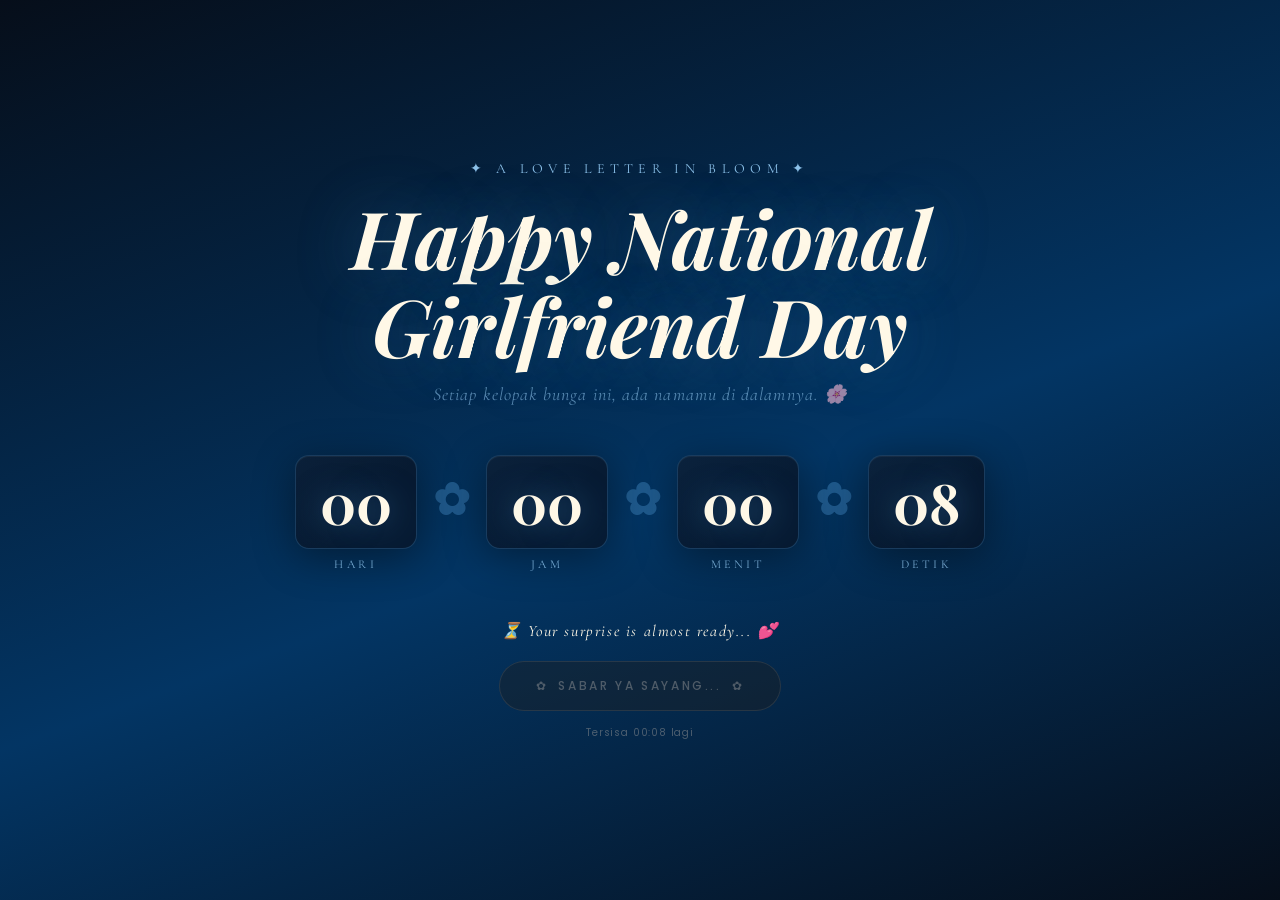
==== commit 07c58912: "Update index.html" ====
--- a/index.html
+++ b/index.html
@@ -2,9 +2,9 @@
 <html lang="id">
 <head>
 <meta charset="UTF-8">
-<meta name="viewport" content="width=device-width, initial-scale=1.0">
+<meta name="viewport" content="width=device-width, initial-scale=1.0, viewport-fit=cover">
 <title>Happy National Girlfriend Day 🌸</title>
-<link href="https://fonts.googleapis.com/css2?family=Cormorant+Garamond:ital,wght@0,300;0,400;0,600;1,300;1,400&family=Petit+Formal+Script&family=Jost:wght@200;300;400;500&display=swap" rel="stylesheet">
+<link href="https://fonts.googleapis.com/css2?family=Cormorant+Garamond:ital,wght@0,300;0,400;0,600;1,300;1,400&family=Playfair+Display:ital,wght@0,400;0,700;1,400;1,700&family=Poppins:wght@300;400;500;600&display=swap" rel="stylesheet">
 <link rel="stylesheet" href="style.css">
 </head>
 <body>
--- a/style.css
+++ b/style.css
@@ -1,57 +1,57 @@
-/* ============================================================
-   ROSE GARDEN THEME — Romantic Pink
-   ============================================================ */
-
 :root {
-  --wine:    #1a0508;
-  --wine2:   #2a0a15;
-  --wine3:   #3d0f25;
-  --rose:    #e8698a;
-  --rose-lit:#f28aa8;
-  --rose-pale:#ffd6e0;
-  --gold:    #f7c873;
-  --cream:   #fff8f3;
-  --text:    #ffe4ec;
-  --glow:    rgba(232,105,138,0.35);
+  --black:   #060E1A;
+  --dark1:   #0A1426;
+  --dark2:   #0F1A30;
+  --dark3:   #12284B;
+  --mid:     #0055A0;
+  --blue:    #0055A0;
+  --bluelit: #438BC4;
+  --sky:     #8CC1E9;
+  --cream:   #FFF8E7;
+  --white:   #FFFFFF;
+  --glow:    rgba(67,138,196,0.25);
 }
 
 *, *::before, *::after { margin:0; padding:0; box-sizing:border-box; }
 html { width:100%; height:100%; }
-
 body {
   width:100%; height:100%;
   overflow:hidden;
-  background: var(--wine);
-  font-family: 'Jost', sans-serif;
-  color: var(--text);
+  background: var(--black);
+  font-family: 'Poppins', sans-serif;
+  color: var(--cream);
 }
 
 ::-webkit-scrollbar { width:3px; }
-::-webkit-scrollbar-track { background: var(--wine); }
-::-webkit-scrollbar-thumb { background: var(--rose); border-radius:2px; }
-
-/* ========== COUNTDOWN PAGE ========== */
+::-webkit-scrollbar-track { background: var(--black); }
+::-webkit-scrollbar-thumb { background: var(--blue); border-radius:2px; }
+
 #countdown-page {
-  position: fixed; inset: 0; z-index: 9999;
-  display: flex; flex-direction: column;
-  align-items: center; justify-content: center;
+  position: fixed;
+  inset: 0;
+  z-index: 9999;
+  display: flex;
+  flex-direction: column;
+  align-items: center;
+  justify-content: center;
   overflow: hidden;
-  background: var(--wine);
+  background: var(--black);
   transition: opacity 0.8s ease;
 }
-#countdown-page.hidden { opacity: 0; pointer-events: none; }
+#countdown-page.hidden {
+  opacity: 0;
+  pointer-events: none;
+}
 
 .cd-bg {
   position: absolute; inset: 0;
-  background: url('https://images.unsplash.com/photo-1490750967868-88aa4486c946?w=1920&q=80') center/cover no-repeat;
-  filter: blur(18px) brightness(0.25) saturate(1.2) hue-rotate(-15deg);
+  background: url('https://images.unsplash.com/photo-1518199266791-5375a83190b7?w=1920&q=80') center/cover no-repeat;
+  filter: blur(18px) brightness(0.2) saturate(0.5);
   transform: scale(1.12);
 }
 .cd-overlay {
   position: absolute; inset: 0;
-  background:
-    radial-gradient(ellipse 80% 60% at 40% 40%, rgba(232,105,138,0.15) 0%, transparent 70%),
-    linear-gradient(160deg, rgba(26,5,8,0.9) 0%, rgba(61,15,37,0.75) 55%, rgba(26,5,8,0.95) 100%);
+  background: linear-gradient(160deg, rgba(6,14,26,0.85) 0%, rgba(0,85,160,0.55) 55%, rgba(6,14,26,0.9) 100%);
 }
 
 .cd-petals { position:absolute; inset:0; pointer-events:none; overflow:hidden; }
@@ -64,7 +64,7 @@
 }
 @keyframes petalFall {
   0%   { transform: translateY(-40px) rotate(0deg); opacity: 0; }
-  5%   { opacity: 0.7; }
+  5%   { opacity: 0.6; }
   95%  { opacity: 0.2; }
   100% { transform: translateY(110vh) rotate(360deg); opacity: 0; }
 }
@@ -73,82 +73,90 @@
   position: relative; z-index: 10;
   text-align: center;
   padding: 0 20px;
-  display: flex; flex-direction: column; align-items: center;
+  display: flex;
+  flex-direction: column;
+  align-items: center;
 }
 
 .cd-eyebrow {
-  font-family: 'Petit Formal Script', cursive;
-  font-size: clamp(11px, 1.6vw, 15px);
-  letter-spacing: .15em;
-  color: var(--rose-pale);
+  font-family: 'Cormorant Garamond', serif;
+  font-size: clamp(11px, 1.6vw, 14px);
+  letter-spacing: .38em;
+  color: var(--sky);
+  text-transform: uppercase;
   margin-bottom: 16px;
   animation: fadeUp 1s ease 0.3s both;
 }
 
 .cd-title {
-  font-family: 'Cormorant Garamond', serif;
-  font-size: clamp(38px, 8.5vw, 88px);
-  font-weight: 300;
+  font-family: 'Playfair Display', serif;
+  font-size: clamp(36px, 8vw, 80px);
+  font-weight: 700;
+  font-style: italic;
   color: var(--cream);
-  line-height: 1.05;
-  text-shadow: 0 0 60px rgba(232,105,138,0.5);
+  line-height: 1.1;
+  text-shadow: 0 0 60px rgba(67,138,196,0.4);
   margin-bottom: 14px;
   animation: fadeUp 1s ease 0.5s both;
-}
-.cd-title em {
-  font-family: 'Petit Formal Script', cursive;
-  font-size: 0.6em;
-  color: var(--rose-lit);
-  font-style: normal;
 }
 
 .cd-sub {
   font-family: 'Cormorant Garamond', serif;
   font-style: italic;
   font-size: clamp(14px, 2vw, 18px);
-  color: rgba(255,214,224,0.7);
-  letter-spacing: .04em;
-  margin-bottom: 46px;
+  color: rgba(140,193,233,0.6);
+  letter-spacing: .06em;
+  margin-bottom: 50px;
   animation: fadeUp 1s ease 0.7s both;
 }
 
 .cd-boxes {
-  display: flex; align-items: center;
+  display: flex;
+  align-items: center;
   gap: clamp(6px, 1.5vw, 16px);
-  margin-bottom: 46px;
+  margin-bottom: 50px;
   animation: fadeUp 1s ease 0.9s both;
-  flex-wrap: nowrap; justify-content: center;
-}
-
-.cd-unit { display: flex; flex-direction: column; align-items: center; gap: 8px; }
+  flex-wrap: nowrap;
+  justify-content: center;
+}
+
+.cd-unit {
+  display: flex;
+  flex-direction: column;
+  align-items: center;
+  gap: 8px;
+}
 
 .cd-box {
-  background: rgba(61,15,37,0.7);
-  border: 1px solid rgba(232,105,138,0.35);
-  border-radius: 16px;
-  padding: clamp(10px, 2vw, 20px) clamp(12px, 3vw, 26px);
+  background: rgba(10,20,38,0.75);
+  border: 1px solid rgba(67,138,196,0.3);
+  border-radius: 14px;
+  padding: clamp(10px, 2vw, 18px) clamp(12px, 3vw, 24px);
   backdrop-filter: blur(20px);
-  box-shadow: 0 8px 40px rgba(0,0,0,0.5), inset 0 1px 0 rgba(255,214,224,0.08);
-  min-width: clamp(55px, 10vw, 92px);
+  box-shadow: 0 8px 40px rgba(0,0,0,0.4), inset 0 1px 0 rgba(255,248,231,0.05);
+  min-width: clamp(55px, 10vw, 90px);
   position: relative;
   overflow: hidden;
 }
 .cd-box::before {
   content: '';
   position: absolute; inset: 0;
-  background: linear-gradient(135deg, rgba(232,105,138,0.1) 0%, transparent 60%);
+  background: linear-gradient(135deg, rgba(67,138,196,0.06) 0%, transparent 60%);
   pointer-events: none;
 }
 
 .cd-num {
-  font-family: 'Cormorant Garamond', serif;
-  font-size: clamp(30px, 6vw, 60px);
-  font-weight: 600;
+  font-family: 'Playfair Display', serif;
+  font-size: clamp(28px, 6vw, 56px);
+  font-weight: 700;
   color: var(--cream);
   line-height: 1;
-  text-shadow: 0 0 30px rgba(232,105,138,0.6);
-}
-.cd-num.flip { animation: numFlip 0.25s ease; }
+  text-shadow: 0 0 30px rgba(67,138,196,0.5);
+  transition: transform 0.2s ease;
+}
+.cd-num.flip {
+  animation: numFlip 0.25s ease;
+}
 @keyframes numFlip {
   0%   { transform: scaleY(1); }
   50%  { transform: scaleY(0); opacity: 0.3; }
@@ -156,45 +164,1563 @@
 }
 
 .cd-label {
-  font-family: 'Jost', sans-serif;
+  font-family: 'Cormorant Garamond', serif;
   font-size: clamp(9px, 1.4vw, 12px);
-  letter-spacing: .25em;
-  color: var(--rose-pale);
+  letter-spacing: .3em;
+  color: var(--sky);
   text-transform: uppercase;
-  opacity: 0.8;
+  opacity: 0.85;
 }
 
 .cd-sep {
-  font-size: clamp(16px, 3vw, 26px);
-  color: var(--rose);
+  font-family: 'Playfair Display', serif;
+  font-size: clamp(20px, 4vw, 44px);
+  color: rgba(67,138,196,0.45);
+  font-weight: 700;
   align-self: flex-start;
-  padding-top: clamp(8px, 1.8vw, 16px);
-  animation: sepPulse 1.2s ease-in-out infinite alternate;
-}
-@keyframes sepPulse { from { opacity: 0.4; } to { opacity: 0.9; } }
+  padding-top: clamp(6px,1.5vw,12px);
+  animation: sepPulse 1s ease-in-out infinite alternate;
+}
+@keyframes sepPulse {
+  from { opacity: 0.3; }
+  to   { opacity: 0.75; }
+}
 
 .cd-status {
   font-family: 'Cormorant Garamond', serif;
   font-style: italic;
-  font-size: clamp(13px, 2vw, 17px);
-  color: rgba(255,214,224,0.65);
-  letter-spacing: .04em;
+  font-size: clamp(13px, 2vw, 16px);
+  color: rgba(140,193,233,0.55);
+  letter-spacing: .1em;
   margin-bottom: 16px;
+  animation: fadeUp 1s ease 1.1s both;
   min-height: 24px;
-  animation: fadeUp 1s ease 1.1s both;
 }
 
 .cd-locked-hint {
-  font-family: 'Jost', sans-serif;
-  font-size: 11px;
-  color: rgba(255,214,224,0.45);
+  font-family: 'Poppins', sans-serif;
+  font-size: 10px;
+  color: rgba(150,150,150,0.5);
   letter-spacing: .08em;
   margin-top: 14px;
   min-height: 16px;
   transition: opacity 0.4s ease;
 }
-.cd-locked-hint.gone { opacity: 0; }
-
-/* ========== PIN PAGE ========== */
+.cd-locked-hint.gone {
+  opacity: 0;
+}
+
+/* ===== PIN PAGE ===== */
 #pin-page {
-  position: fixed; inset:
+  position: fixed;
+  inset: 0;
+  z-index: 9990;
+  display: none;
+  flex-direction: column;
+  align-items: center;
+  justify-content: center;
+  overflow: hidden;
+  background: var(--black);
+}
+
+.pin-bg {
+  position: absolute; inset: 0;
+  background: url('https://images.unsplash.com/photo-1518199266791-5375a83190b7?w=1920&q=80') center/cover no-repeat;
+  filter: blur(18px) brightness(0.2) saturate(0.5);
+  transform: scale(1.12);
+}
+.pin-overlay {
+  position: absolute; inset: 0;
+  background: linear-gradient(160deg, rgba(6,14,26,0.85) 0%, rgba(0,85,160,0.6) 55%, rgba(6,14,26,0.9) 100%);
+}
+
+.pin-petals { position:absolute; inset:0; pointer-events:none; overflow:hidden; }
+
+.pin-content {
+  position: relative; z-index: 10;
+  text-align: center;
+  padding: 0 20px;
+  display: flex;
+  flex-direction: column;
+  align-items: center;
+}
+
+.pin-eyebrow {
+  font-family: 'Cormorant Garamond', serif;
+  font-size: clamp(11px, 1.6vw, 14px);
+  letter-spacing: .38em;
+  color: var(--sky);
+  text-transform: uppercase;
+  margin-bottom: 16px;
+  animation: fadeUp 0.8s ease 0.2s both;
+}
+
+.pin-title {
+  font-family: 'Playfair Display', serif;
+  font-size: clamp(32px, 7vw, 64px);
+  font-weight: 700;
+  font-style: italic;
+  color: var(--cream);
+  line-height: 1.1;
+  text-shadow: 0 0 60px rgba(67,138,196,0.4);
+  margin-bottom: 10px;
+  animation: fadeUp 0.9s ease 0.4s both;
+}
+
+.pin-sub {
+  font-family: 'Cormorant Garamond', serif;
+  font-style: italic;
+  font-size: clamp(14px, 2vw, 18px);
+  color: rgba(140,193,233,0.6);
+  letter-spacing: .06em;
+  margin-bottom: 36px;
+  animation: fadeUp 0.8s ease 0.5s both;
+}
+
+.pin-dots {
+  display: flex;
+  gap: clamp(14px, 3vw, 24px);
+  margin-bottom: 16px;
+  animation: fadeUp 0.8s ease 0.6s both;
+}
+
+.pin-dot {
+  width: clamp(18px, 4vw, 24px);
+  height: clamp(18px, 4vw, 24px);
+  border-radius: 50%;
+  border: 2px solid rgba(67,138,196,0.5);
+  background: transparent;
+  transition: all 0.2s ease;
+}
+
+.pin-dot.filled {
+  background: var(--bluelit);
+  border-color: var(--bluelit);
+  box-shadow: 0 0 16px rgba(67,138,196,0.5);
+}
+
+.pin-dot.error {
+  border-color: #ff6b6b;
+  background: rgba(255,107,107,0.2);
+  animation: shake 0.4s ease;
+}
+
+@keyframes shake {
+  0%, 100% { transform: translateX(0); }
+  20% { transform: translateX(-8px); }
+  40% { transform: translateX(8px); }
+  60% { transform: translateX(-6px); }
+  80% { transform: translateX(6px); }
+}
+
+.pin-error {
+  font-family: 'Poppins', sans-serif;
+  font-size: 12px;
+  color: #ff6b6b;
+  letter-spacing: .06em;
+  height: 18px;
+  margin-bottom: 20px;
+  opacity: 0;
+  transition: opacity 0.3s ease;
+}
+
+.pin-error.show {
+  opacity: 1;
+}
+
+.pin-keypad {
+  display: grid;
+  grid-template-columns: repeat(3, 1fr);
+  gap: clamp(10px, 2vw, 16px);
+  animation: fadeUp 0.9s ease 0.8s both;
+}
+
+.pin-key {
+  width: clamp(56px, 12vw, 72px);
+  height: clamp(56px, 12vw, 72px);
+  border-radius: 50%;
+  background: rgba(10,20,38,0.75);
+  border: 1px solid rgba(67,138,196,0.3);
+  color: var(--cream);
+  font-family: 'Playfair Display', serif;
+  font-size: clamp(22px, 4vw, 30px);
+  font-weight: 600;
+  cursor: pointer;
+  display: flex;
+  align-items: center;
+  justify-content: center;
+  backdrop-filter: blur(20px);
+  transition: all 0.2s ease;
+  box-shadow: 0 4px 20px rgba(0,0,0,0.3);
+}
+
+.pin-key:hover {
+  background: rgba(0,85,160,0.8);
+  border-color: rgba(67,138,196,0.6);
+  transform: scale(1.05);
+  box-shadow: 0 6px 28px rgba(67,138,196,0.25);
+}
+
+.pin-key:active {
+  transform: scale(0.95);
+  background: rgba(67,138,196,0.3);
+}
+
+.pin-key-clear {
+  font-size: clamp(16px, 3vw, 22px);
+  color: rgba(140,193,233,0.6);
+}
+
+.pin-key-ok {
+  font-size: clamp(18px, 3.5vw, 26px);
+  color: var(--bluelit);
+  border-color: rgba(67,138,196,0.5);
+}
+
+.pin-key-ok:hover {
+  color: var(--cream);
+  border-color: var(--bluelit);
+}
+
+.pin-hint {
+  font-family: 'Cormorant Garamond', serif;
+  font-style: italic;
+  font-size: clamp(11px, 1.5vw, 14px);
+  color: rgba(140,193,233,0.35);
+  margin-top: 32px;
+  letter-spacing: .06em;
+  animation: fadeUp 0.8s ease 1s both;
+}
+
+/* Responsive PIN */
+@media (max-width: 400px) {
+  .pin-key {
+    width: 52px;
+    height: 52px;
+  }
+  .pin-keypad {
+    gap: 10px;
+  }
+}
+
+.btn-enter {
+  display: inline-flex;
+  align-items: center;
+  gap: 10px;
+  background: transparent;
+  border: 1px solid rgba(67,138,196,0.55);
+  color: var(--sky);
+  font-family: 'Poppins', sans-serif;
+  font-size: 12px; font-weight: 500;
+  letter-spacing: .22em; text-transform: uppercase;
+  padding: 15px 36px;
+  border-radius: 50px;
+  cursor: pointer;
+  position: relative; overflow: hidden;
+  animation: fadeUp 1s ease 1.3s both;
+  transition: all 0.5s ease;
+}
+.btn-enter.locked {
+  opacity: 0.3;
+  cursor: not-allowed;
+  pointer-events: none;
+  border-color: rgba(100,100,100,0.3);
+  color: rgba(160,160,160,0.45);
+  background: rgba(30,30,30,0.4);
+  box-shadow: none;
+  filter: grayscale(0.7);
+}
+.btn-enter.unlocked {
+  border-color: rgba(67,138,196,0.55);
+  color: var(--sky);
+  background: transparent;
+  box-shadow: 0 0 30px rgba(67,138,196,0.4);
+  filter: none;
+  animation: btnGlow 2s ease-in-out infinite alternate;
+}
+@keyframes btnGlow {
+  from { box-shadow: 0 0 20px rgba(67,138,196,0.3); }
+  to   { box-shadow: 0 0 40px rgba(67,138,196,0.6); }
+}
+.btn-enter::before {
+  content: ''; position: absolute; inset: 0;
+  background: var(--bluelit);
+  transform: scaleX(0); transform-origin: left;
+  transition: transform .4s ease;
+  border-radius: 50px;
+}
+.btn-enter:not(.locked):hover { border-color: var(--bluelit); box-shadow: 0 0 28px var(--glow); }
+.btn-enter:not(.locked):hover::before { transform: scaleX(1); }
+.btn-enter span { position: relative; z-index: 1; }
+
+#gift-slide {
+  position: fixed;
+  inset: 0;
+  z-index: 5000;
+  display: flex;
+  flex-direction: column;
+  align-items: center;
+  justify-content: center;
+  background: radial-gradient(ellipse 80% 60% at 40% 40%, #0F1A30 0%, #060E1A 70%);
+  opacity: 0;
+  pointer-events: none;
+  transition: opacity 0.6s ease;
+}
+#gift-slide.visible {
+  opacity: 1;
+  pointer-events: all;
+}
+
+.gift-bg-glow {
+  position: absolute; inset: 0; pointer-events: none;
+  background: radial-gradient(ellipse 60% 50% at 50% 55%, rgba(67,138,196,0.12) 0%, transparent 70%);
+}
+
+.gift-eyebrow {
+  font-family: 'Cormorant Garamond', serif;
+  font-size: clamp(11px,1.6vw,14px);
+  letter-spacing: .35em;
+  color: var(--sky);
+  text-transform: uppercase;
+  margin-bottom: 28px;
+  opacity: 0;
+  animation: none;
+}
+.gift-eyebrow.in { animation: fadeUp 0.8s ease 0.2s forwards; }
+
+.gift-wrap {
+  position: relative;
+  display: flex;
+  flex-direction: column;
+  align-items: center;
+  cursor: pointer;
+  user-select: none;
+}
+
+.gift-box-container {
+  position: relative;
+  width: clamp(180px, 35vw, 280px);
+  height: clamp(200px, 38vw, 300px);
+  opacity: 0;
+  transition: transform 0.3s ease;
+}
+.gift-box-container.in {
+  animation: fadeUp 0.9s ease 0.5s forwards;
+}
+.gift-box-container:hover { transform: scale(1.04) translateY(-6px); }
+
+.gift-box-container svg {
+  width: 100%; height: 100%;
+  filter: drop-shadow(0 20px 50px rgba(67,138,196,0.35));
+}
+
+.gift-sparkles {
+  position: absolute;
+  inset: 0;
+  pointer-events: none;
+  opacity: 0;
+}
+.gift-sparkles.burst {
+  animation: sparkleBurst 0.9s ease forwards;
+}
+@keyframes sparkleBurst {
+  0%   { opacity: 0; transform: scale(0.5); }
+  30%  { opacity: 1; }
+  100% { opacity: 0; transform: scale(2.2); }
+}
+
+.gift-hint {
+  font-family: 'Cormorant Garamond', serif;
+  font-style: italic;
+  font-size: clamp(13px, 2vw, 16px);
+  color: rgba(140,193,233,0.5);
+  margin-top: 28px;
+  letter-spacing: .1em;
+  opacity: 0;
+  animation: none;
+}
+.gift-hint.in { animation: fadeUp 0.8s ease 1s forwards; }
+.gift-hint.pulse {
+  animation: hintPulse 2s ease-in-out infinite !important;
+}
+@keyframes hintPulse {
+  0%,100% { opacity: 0.4; }
+  50%     { opacity: 0.8; }
+}
+
+.gift-heart-float {
+  position: absolute;
+  font-size: 18px;
+  opacity: 0;
+  pointer-events: none;
+}
+.gift-heart-float.go {
+  animation: heartFloat 1.8s ease-out forwards;
+}
+@keyframes heartFloat {
+  0%   { opacity: 0; transform: translateY(0) scale(0); }
+  20%  { opacity: 1; transform: translateY(-40px) scale(1); }
+  100% { opacity: 0; transform: translateY(-160px) scale(0.6) rotate(20deg); }
+}
+
+
+#slider {
+  width: 100%;
+  height: 100vh;
+  position: relative;
+  overflow: hidden;
+  display: none; 
+}
+
+.slide {
+  position: absolute;
+  inset: 0;
+  width: 100%;
+  height: 100%;
+  display: flex;
+  flex-direction: column;
+  align-items: center;
+  justify-content: center;
+  opacity: 0;
+  pointer-events: none;
+  transition: opacity 0s;
+  overflow: hidden;
+}
+.slide.active { opacity: 1; pointer-events: all; }
+
+.slide.exit-left  { animation: exitLeft  0.9s cubic-bezier(0.76,0,0.24,1) forwards; }
+.slide.enter-right{ animation: enterRight 0.9s cubic-bezier(0.76,0,0.24,1) forwards; }
+
+@keyframes exitLeft {
+  from { opacity:1; transform: translateX(0) scale(1); }
+  to   { opacity:0; transform: translateX(-6%) scale(0.97); }
+}
+@keyframes enterRight {
+  from { opacity:0; transform: translateX(4%) scale(0.97); }
+  to   { opacity:1; transform: translateX(0) scale(1); }
+}
+
+#sparkle-canvas {
+  position: fixed; inset: 0;
+  pointer-events: none; z-index: 9;
+}
+
+#music-ctrl {
+  position: fixed; bottom: 22px; right: 22px;
+  z-index: 999;
+  display: flex;
+  align-items: center; gap: 8px;
+  background: rgba(10,20,38,0.88);
+  border: 1px solid rgba(67,138,196,0.35);
+  border-radius: 50px; padding: 7px 14px 7px 9px;
+  backdrop-filter: blur(20px);
+  cursor: pointer; transition: all 0.4s cubic-bezier(0.4, 0, 0.2, 1);
+}
+#music-ctrl:hover { border-color: var(--bluelit); }
+#music-ctrl.show { display: flex; animation: slideUp 0.5s ease; }
+
+/* Collapsed state (small) */
+#music-ctrl.collapsed {
+  padding: 7px 10px;
+  gap: 6px;
+}
+#music-ctrl.collapsed .music-info {
+  display: none;
+}
+#music-ctrl.collapsed .mbtn {
+  width: 28px;
+  height: 28px;
+  font-size: 10px;
+}
+#music-ctrl.collapsed .music-toggle {
+  font-size: 10px;
+}
+
+/* Expanded state (full) */
+#music-ctrl.expanded {
+  padding: 7px 14px 7px 9px;
+  gap: 8px;
+}
+#music-ctrl.expanded .music-info {
+  display: flex;
+  align-items: center;
+  gap: 10px;
+}
+#music-ctrl.expanded .mbtn {
+  width: 30px;
+  height: 30px;
+  font-size: 11px;
+}
+#music-ctrl.expanded .music-toggle {
+  font-size: 11px;
+}
+
+@keyframes slideUp {
+  from { opacity:0; transform:translateY(16px); }
+  to   { opacity:1; transform:translateY(0); }
+}
+.mbtn {
+  width:28px; height:28px; border-radius:50%;
+  background: var(--bluelit); border:none; cursor:pointer;
+  display:flex; align-items:center; justify-content:center;
+  color:#fff; font-size:10px; transition: background 0.2s; flex-shrink:0;
+}
+.mbtn:hover { background: var(--sky); }
+
+.music-info {
+  display: flex;
+  align-items: center;
+  gap: 10px;
+}
+
+.music-toggle {
+  width: 22px;
+  height: 22px;
+  border-radius: 50%;
+  background: rgba(67,138,196,0.2);
+  border: 1px solid rgba(67,138,196,0.3);
+  color: var(--sky);
+  font-size: 10px;
+  cursor: pointer;
+  display: flex;
+  align-items: center;
+  justify-content: center;
+  transition: all 0.25s;
+  flex-shrink: 0;
+}
+.music-toggle:hover {
+  background: rgba(67,138,196,0.4);
+  border-color: var(--bluelit);
+}
+
+.eq { display:flex; align-items:flex-end; gap:2.5px; height:18px; }
+.eq-b {
+  width:3px; background: var(--bluelit); border-radius:2px;
+  animation: eqa 0.8s ease-in-out infinite alternate;
+}
+.eq-b:nth-child(1){ height:7px;  animation-delay:0s; }
+.eq-b:nth-child(2){ height:13px; animation-delay:.15s; }
+.eq-b:nth-child(3){ height:9px;  animation-delay:.3s; }
+.eq-b:nth-child(4){ height:16px; animation-delay:.1s; }
+.eq-b:nth-child(5){ height:5px;  animation-delay:.25s; }
+@keyframes eqa { from{transform:scaleY(0.25)} to{transform:scaleY(1)} }
+.eq-b.paused { animation-play-state: paused; }
+.mlabel { font-size:10px; color:var(--sky); letter-spacing:.06em; }
+
+.btn-next {
+  display: inline-flex; align-items:center; gap:10px;
+  background: transparent;
+  border: 1px solid rgba(67,138,196,0.55);
+  color: var(--sky);
+  font-family:'Poppins',sans-serif;
+  font-size:11px; font-weight:500;
+  letter-spacing:.22em; text-transform:uppercase;
+  padding:13px 30px; border-radius:50px;
+  cursor:pointer; position:relative; overflow:hidden;
+  transition: border-color .35s, box-shadow .35s, color .35s;
+  margin-top:32px;
+}
+.btn-next::before {
+  content:''; position:absolute; inset:0;
+  background: var(--bluelit);
+  transform:scaleX(0); transform-origin:left;
+  transition: transform .4s ease; border-radius:50px;
+}
+.btn-next:hover { border-color:var(--bluelit); box-shadow:0 0 22px var(--glow); color:#fff; }
+.btn-next:hover::before { transform:scaleX(1); }
+.btn-next span { position:relative; z-index:1; }
+
+@keyframes fadeUp {
+  from { opacity:0; transform:translateY(28px); }
+  to   { opacity:1; transform:translateY(0); }
+}
+.au { opacity:0; }
+.au.in { animation: fadeUp .9s ease forwards; }
+
+#s1 {
+  background: var(--black);
+}
+
+.s1-bg {
+  display: none;
+}
+
+.s1-overlay {
+  display: none;
+}
+
+.polaroids {
+  display: none;
+}
+
+.s1-content { position:relative; z-index:10; text-align:center; padding:0 24px; }
+.s1-eyebrow {
+  font-family:'Cormorant Garamond',serif;
+  font-size:clamp(11px,1.6vw,14px); letter-spacing:.38em;
+  color:var(--sky); text-transform:uppercase;
+  margin-bottom:18px; animation: fadeUp 1s ease .3s both;
+}
+.s1-title {
+  font-family:'Playfair Display',serif;
+  font-size:clamp(52px,11vw,115px); font-weight:700;
+  color:var(--cream); line-height:.95; letter-spacing:-.02em;
+  text-shadow:0 0 80px rgba(67,138,196,0.35);
+  animation: fadeUp 1.1s ease .6s both;
+}
+.s1-sub {
+  font-family:'Cormorant Garamond',serif; font-style:italic;
+  font-size:clamp(15px,2.5vw,22px); color:var(--sky);
+  margin-top:12px; letter-spacing:.06em; opacity:.75;
+  animation: fadeUp 1s ease .9s both;
+}
+.s1-line {
+  width:50px; height:1px;
+  background:linear-gradient(to right,transparent,var(--bluelit),transparent);
+  margin:26px auto; animation: fadeUp 1s ease 1.1s both;
+}
+.btn-open {
+  display:inline-flex; align-items:center; gap:10px;
+  background:transparent; border:1px solid rgba(67,138,196,0.6);
+  color:var(--cream); font-family:'Poppins',sans-serif;
+  font-size:12px; font-weight:500;
+  letter-spacing:.22em; text-transform:uppercase;
+  padding:15px 36px; border-radius:50px;
+  cursor:pointer; position:relative; overflow:hidden;
+  animation: fadeUp 1s ease 1.3s both;
+  transition: border-color .35s, box-shadow .35s;
+}
+.btn-open::before {
+  content:''; position:absolute; inset:0; background:var(--bluelit);
+  transform:scaleX(0); transform-origin:left;
+  transition:transform .4s ease; border-radius:50px;
+}
+.btn-open:hover { border-color:var(--bluelit); box-shadow:0 0 28px var(--glow); }
+.btn-open:hover::before { transform:scaleX(1); }
+.btn-open span { position:relative; z-index:1; }
+
+#s2 {
+  background: var(--black);
+  overflow: hidden;
+  justify-content: flex-start;
+}
+
+.s2-inner {
+  width:100%; max-width:740px;
+  height: 100vh;
+  padding: clamp(40px,6vh,60px) 24px clamp(60px,8vh,80px);
+  display:flex; flex-direction:column; align-items:center;
+  overflow: hidden;
+}
+
+.s2-title {
+  font-family:'Playfair Display',serif;
+  font-size:clamp(28px,5.5vw,56px);
+  font-style:italic; color:var(--sky);
+  margin-bottom:24px;
+  text-shadow:0 0 50px rgba(67,138,196,0.3);
+  text-align:center; flex-shrink:0;
+}
+
+.letter-card {
+  width:100%;
+  flex: 1;
+  min-height: 0;
+  background:rgba(15,26,48,0.72);
+  border:1px solid rgba(67,138,196,0.18);
+  border-radius:14px;
+  padding: clamp(22px,4vw,42px);
+  backdrop-filter: blur(24px);
+  box-shadow:0 8px 50px rgba(0,0,0,0.45), inset 0 1px 0 rgba(255,248,231,0.04);
+  position:relative;
+  overflow-y: auto;
+  scrollbar-width: none;
+  -ms-overflow-style: none;
+}
+.letter-card::-webkit-scrollbar { display: none; }
+
+.letter-card::before {
+  content:'"';
+  font-family:'Playfair Display',serif; font-size:120px;
+  color:rgba(67,138,196,0.05);
+  position:absolute; top:-14px; left:16px;
+  line-height:1; pointer-events:none;
+}
+
+#letter-text {
+  font-family:'Cormorant Garamond',serif;
+  font-size:clamp(14px,1.9vw,16.5px);
+  line-height:2; color:var(--sky);
+  white-space:pre-wrap; position:relative; z-index:1;
+  min-height:2em; opacity:.9;
+}
+
+.cursor-blink {
+  display:inline-block; width:1.5px; height:1.1em;
+  background:var(--bluelit); margin-left:1px;
+  vertical-align:text-bottom; animation:blink .7s infinite;
+}
+@keyframes blink { 0%,49%{opacity:1} 50%,100%{opacity:0} }
+
+.s2-btn-wrap { flex-shrink:0; margin-top: 20px; }
+
+.orb {
+  position:absolute; border-radius:50%;
+  filter:blur(90px); pointer-events:none;
+}
+
+#s3 {
+  background: var(--dark1);
+  overflow-y: auto;
+  justify-content: flex-start;
+}
+.s3-inner { width:100%; max-width:1100px; padding:80px 20px 40px; }
+.slide-heading { text-align:center; margin-bottom:52px; }
+.slide-heading h2 {
+  font-family:'Playfair Display',serif;
+  font-size:clamp(30px,5.5vw,60px); font-style:italic;
+  color:var(--sky); text-shadow:0 0 40px rgba(67,138,196,0.25);
+  margin-bottom:10px;
+}
+.slide-heading p {
+  font-family:'Cormorant Garamond',serif; font-style:italic;
+  font-size:14px; color:rgba(140,193,233,0.45); letter-spacing:.22em;
+}
+.masonry { columns:4; column-gap:14px; }
+@media(max-width:900px){ .masonry{ columns:3; } }
+@media(max-width:580px){ .masonry{ columns:2; column-gap:10px; } }
+.pi {
+  break-inside:avoid; margin-bottom:14px;
+  background:#fff; padding:8px 8px 26px;
+  box-shadow:0 6px 22px rgba(0,0,0,0.45),0 1px 6px rgba(67,138,196,0.12);
+  border-radius:2px; cursor:pointer; opacity:0;
+  transform: translateY(22px) rotate(var(--pr,0deg)) scale(0.96);
+  transition: opacity .6s ease, transform .6s ease, box-shadow .3s;
+}
+.pi.in { opacity:1; transform: translateY(0) rotate(var(--pr,0deg)) scale(1); }
+.pi:hover { transform:translateY(-6px) rotate(0deg) scale(1.05)!important; box-shadow:0 18px 40px rgba(0,0,0,0.5),0 4px 16px rgba(67,138,196,0.28); z-index:10; position:relative; }
+.pi img { width:100%; display:block; aspect-ratio:3/4; object-fit:cover; filter:saturate(0.82); }
+.pi .pcap { text-align:center; margin-top:5px; font-family:'Cormorant Garamond',serif; font-style:italic; font-size:10px; color:#aaa; }
+.s3-next-wrap { text-align:center; margin-top:20px; }
+
+#s4 {
+  background: var(--black);
+  overflow: hidden;
+}
+.s4-inner {
+  width:100%; max-width:820px;
+  padding: clamp(40px,5vh,60px) 20px 40px;
+  display:flex; flex-direction:column; align-items:center;
+}
+
+.video-container {
+  width:100%;
+  position:relative;
+  border-radius:16px;
+  overflow:hidden;
+  background: var(--dark2);
+  border: 1px solid rgba(67,138,196,0.2);
+  box-shadow: 0 12px 50px rgba(0,0,0,0.5), 0 0 40px rgba(67,138,196,0.06);
+}
+.video-container video {
+  width:100%; display:block;
+  aspect-ratio: 16/9;
+  object-fit: cover;
+  background: #000;
+}
+.video-container iframe {
+  width:100%;
+  aspect-ratio: 16/9;
+  display:block;
+  border:none;
+  background: #000;
+}
+
+.video-overlay {
+  position:absolute; inset:0;
+  display:flex; align-items:center; justify-content:center;
+  background: rgba(6,14,26,0.55);
+  cursor:pointer;
+  transition: opacity 0.35s ease;
+  z-index: 5;
+}
+.video-overlay.hidden { opacity:0; pointer-events:none; }
+.video-big-play {
+  width:72px; height:72px;
+  border-radius:50%;
+  background: rgba(67,138,196,0.85);
+  border: 2px solid rgba(140,193,233,0.5);
+  display:flex; align-items:center; justify-content:center;
+  color:#fff; font-size:24px;
+  box-shadow: 0 0 40px rgba(67,138,196,0.5);
+  transition: transform 0.3s ease, box-shadow 0.3s ease;
+  padding-left: 4px;
+}
+.video-overlay:hover .video-big-play {
+  transform: scale(1.1);
+  box-shadow: 0 0 60px rgba(67,138,196,0.7);
+}
+
+.video-controls {
+  display:flex; align-items:center; gap:12px;
+  padding: 10px 16px;
+  background: rgba(6,14,26,0.92);
+  border-top: 1px solid rgba(67,138,196,0.15);
+  backdrop-filter: blur(16px);
+}
+.vc-btn {
+  width:32px; height:32px; border-radius:50%;
+  background: rgba(67,138,196,0.2);
+  border:1px solid rgba(67,138,196,0.3);
+  color: var(--sky);
+  font-size:11px; cursor:pointer;
+  display:flex; align-items:center; justify-content:center;
+  transition: background 0.25s, border-color 0.25s;
+  flex-shrink:0;
+  padding-left: 1px;
+}
+.vc-btn:hover {
+  background: rgba(67,138,196,0.4);
+  border-color: var(--bluelit);
+}
+
+.vc-time {
+  font-family:'Poppins',sans-serif;
+  font-size:10px; color:rgba(140,193,233,0.6);
+  letter-spacing:.04em; white-space:nowrap;
+  flex-shrink:0; min-width:80px; text-align:center;
+}
+
+.vc-progress-wrap {
+  flex:1; position:relative; height:24px;
+  display:flex; align-items:center; cursor:pointer;
+}
+.vc-progress-track {
+  width:100%; height:4px;
+  background: rgba(67,138,196,0.15);
+  border-radius:2px; position:relative;
+  overflow:visible;
+}
+.vc-progress-filled {
+  height:100%; width:0%;
+  background: linear-gradient(90deg, var(--blue), var(--bluelit));
+  border-radius:2px;
+  position:relative;
+  transition: width 0.1s linear;
+}
+.vc-progress-thumb {
+  position:absolute; right:-6px; top:50%;
+  width:12px; height:12px; border-radius:50%;
+  background: var(--cream);
+  box-shadow: 0 0 8px rgba(67,138,196,0.5);
+  transform: translateY(-50%);
+  opacity:0; transition: opacity 0.2s;
+}
+.vc-progress-wrap:hover .vc-progress-thumb { opacity:1; }
+.vc-progress-wrap:hover .vc-progress-track { height:6px; }
+.vc-progress-wrap:hover .vc-progress-thumb { width:14px; height:14px; right:-7px; }
+
+.video-fallback {
+  display:none; flex-direction:column; align-items:center; justify-content:center;
+  aspect-ratio:16/9; width:100%;
+  background: var(--dark2);
+  color: rgba(140,193,233,0.4);
+  font-family:'Cormorant Garamond',serif;
+  font-style:italic; font-size:16px;
+  gap:8px;
+}
+.video-fallback.show { display:flex; }
+
+.s4-next-wrap { text-align:center; margin-top:16px; }
+
+#s5 {
+  background: var(--black);
+}
+.wishes-card {
+  max-width:640px; width:100%;
+  background:rgba(15,26,48,0.65);
+  border:1px solid rgba(67,138,196,0.22);
+  border-radius:18px; padding:clamp(28px,4.5vw,50px);
+  backdrop-filter:blur(28px);
+  box-shadow:0 0 60px rgba(67,138,196,0.08), inset 0 1px 0 rgba(255,248,231,0.06);
+  text-align:center; margin:0 20px;
+}
+.wishes-card h3 {
+  font-family:'Playfair Display',serif; font-size:clamp(22px,3.5vw,38px);
+  font-style:italic; color:var(--sky); margin-bottom:18px;
+  text-shadow:0 0 30px rgba(67,138,196,0.3);
+}
+.wishes-card p {
+  font-family:'Cormorant Garamond',serif;
+  font-size:clamp(14px,1.9vw,17px); line-height:1.9;
+  color:rgba(140,193,233,0.82);
+}
+.wish-heart { display:inline-block; font-size:26px; margin-top:14px; animation:heartbeat 1.6s ease-in-out infinite; }
+@keyframes heartbeat { 0%,100%{transform:scale(1)} 14%{transform:scale(1.22)} 28%{transform:scale(1)} 42%{transform:scale(1.14)} }
+
+#s6 {
+  background: linear-gradient(160deg, var(--dark2) 0%, var(--dark3) 40%, #0F1A30 70%, #0A1426 100%);
+  overflow: hidden;
+}
+.floating-hearts { position:absolute; inset:0; pointer-events:none; }
+.fh { position:absolute; bottom:0; font-size:14px; animation:fheart linear infinite; opacity:0; }
+@keyframes fheart {
+  0%{ transform:translateY(0) scale(0); opacity:0; }
+  8%{ opacity:.65; }
+  92%{ opacity:.25; }
+  100%{ transform:translateY(-105vh) scale(1.1) rotate(25deg); opacity:0; }
+}
+.ending-glow {
+  position:absolute; inset:0; pointer-events:none;
+  background:radial-gradient(ellipse 70% 50% at 50% 60%, rgba(67,138,196,0.1) 0%, transparent 70%);
+}
+.s5-content { position:relative; z-index:10; text-align:center; padding:0 24px; display:flex; flex-direction:column; align-items:center; }
+.typing-loop {
+  font-family:'Playfair Display',serif;
+  font-size:clamp(38px,9vw,90px); font-weight:700;
+  color:var(--cream); line-height:1.05;
+  text-shadow:0 0 70px rgba(67,138,196,0.45); margin-bottom:32px;
+}
+.tl-cursor { display:inline-block; width:3px; height:.85em; background:var(--bluelit); margin-left:5px; vertical-align:middle; animation:blink .7s infinite; }
+.final-msg { max-width:480px; margin-bottom:36px; }
+.final-msg p { font-family:'Cormorant Garamond',serif; font-style:italic; font-size:clamp(15px,2.4vw,20px); line-height:1.85; color:rgba(140,193,233,0.65); }
+.final-msg .forever { display:block; margin-top:14px; font-size:clamp(18px,3vw,26px); color:var(--bluelit); letter-spacing:.14em; font-style:normal; }
+.btn-replay {
+  display:inline-flex; align-items:center; gap:10px;
+  background:transparent; border:1px solid rgba(67,138,196,0.45);
+  color:var(--sky); font-family:'Poppins',sans-serif;
+  font-size:11px; font-weight:500; letter-spacing:.22em; text-transform:uppercase;
+  padding:13px 28px; border-radius:50px; cursor:pointer;
+  transition: border-color .35s, box-shadow .35s, background .35s;
+}
+.btn-replay:hover { border-color:var(--bluelit); background:rgba(67,138,196,0.12); box-shadow:0 0 20px var(--glow); }
+
+.lp {
+  position:absolute; border-radius:50%;
+  background:rgba(67,138,196,0.12);
+  animation:drift 14s ease-in-out infinite; pointer-events:none;
+}
+@keyframes drift {
+  0%,100%{transform:translate(0,0) scale(1); opacity:.25;}
+  33%{transform:translate(18px,-28px) scale(1.2); opacity:.5;}
+  66%{transform:translate(-14px,22px) scale(.8); opacity:.18;}
+}
+
+/* ===== MENU SLIDE ===== */
+#s-menu {
+  background: var(--black);
+  overflow: hidden;
+}
+
+.s1-bg-particles {
+  position: absolute; inset: 0;
+  background: var(--black);
+  pointer-events: none;
+}
+
+.menu-back-btn {
+  position: absolute;
+  top: 24px; left: 24px;
+  z-index: 50;
+  width: 44px; height: 44px;
+  border-radius: 50%;
+  background: rgba(10,20,38,0.7);
+  border: 1px solid rgba(67,138,196,0.3);
+  display: flex; align-items: center; justify-content: center;
+  color: var(--sky); font-size: 16px;
+  cursor: pointer;
+  backdrop-filter: blur(12px);
+  transition: all 0.3s ease;
+  opacity: 0;
+  animation: fadeUp 0.6s ease 0.8s forwards;
+}
+.menu-back-btn:hover {
+  background: rgba(67,138,196,0.25);
+  border-color: var(--bluelit);
+  transform: translateX(-4px);
+  box-shadow: 0 4px 20px rgba(67,138,196,0.3);
+}
+
+.menu-header {
+  position: relative; z-index: 10;
+  text-align: center;
+  padding: clamp(50px, 8vh, 80px) 24px clamp(20px, 3vh, 40px);
+}
+
+.menu-eyebrow {
+  font-family: 'Cormorant Garamond', serif;
+  font-size: clamp(11px, 1.6vw, 14px);
+  letter-spacing: .4em;
+  color: var(--sky);
+  text-transform: uppercase;
+  margin-bottom: 14px;
+  opacity: 0;
+  animation: fadeUp 0.8s ease 0.2s forwards;
+}
+
+.menu-title {
+  font-family: 'Playfair Display', serif;
+  font-size: clamp(28px, 5.5vw, 56px);
+  font-weight: 700;
+  font-style: italic;
+  color: var(--cream);
+  line-height: 1.1;
+  text-shadow: 0 0 60px rgba(67,138,196,0.3);
+  opacity: 0;
+  animation: fadeUp 0.9s ease 0.4s forwards;
+}
+
+/* ===== MENU ITEMS - Horizontal Layout, No Card ===== */
+.menu-items {
+  position: relative; z-index: 10;
+  display: flex;
+  flex-direction: row;
+  gap: clamp(20px, 5vw, 60px);
+  justify-content: center;
+  align-items: center;
+  padding: 0 clamp(16px, 4vw, 60px);
+  max-width: 900px;
+  margin: 0 auto;
+}
+
+.menu-item {
+  display: flex;
+  flex-direction: column;
+  align-items: center;
+  justify-content: center;
+  cursor: pointer;
+  text-align: center;
+  opacity: 0;
+  transform: translateY(30px) scale(0.92);
+  transition: transform 0.4s cubic-bezier(0.34,1.56,0.64,1),
+              opacity 0.3s ease;
+  gap: 12px;
+}
+
+.menu-item:hover {
+  transform: translateY(-8px) scale(1.05) !important;
+}
+
+.menu-item:active {
+  transform: translateY(-4px) scale(1.02) !important;
+}
+
+.mi-icon {
+  width: clamp(60px, 10vw, 90px);
+  height: auto;
+  filter: drop-shadow(0 6px 20px rgba(67,138,196,0.4));
+  transition: filter 0.3s ease, transform 0.4s ease;
+}
+.menu-item:hover .mi-icon {
+  filter: drop-shadow(0 10px 30px rgba(67,138,196,0.6));
+  transform: scale(1.1);
+}
+
+.mi-label {
+  font-family: 'Playfair Display', serif;
+  font-size: clamp(18px, 3vw, 26px);
+  font-weight: 700;
+  font-style: italic;
+  color: var(--cream);
+  text-shadow: 0 0 30px rgba(67,138,196,0.4);
+  transition: color 0.3s ease, text-shadow 0.3s ease;
+}
+.menu-item:hover .mi-label {
+  text-shadow: 0 0 50px rgba(67,138,196,0.6);
+  color: var(--sky);
+}
+
+.mi-sub {
+  font-family: 'Cormorant Garamond', serif;
+  font-style: italic;
+  font-size: clamp(11px, 1.4vw, 14px);
+  color: rgba(140,193,233,0.6);
+  line-height: 1.4;
+  letter-spacing: .04em;
+}
+
+/* Menu footer */
+.menu-footer {
+  position: relative; z-index: 10;
+  text-align: center;
+  padding: clamp(30px, 5vh, 50px) 24px 24px;
+  opacity: 0;
+  animation: fadeUp 0.8s ease 1.2s forwards;
+}
+.menu-footer-text {
+  font-family: 'Cormorant Garamond', serif;
+  font-style: italic;
+  font-size: clamp(13px, 1.6vw, 16px);
+  color: rgba(140,193,233,0.35);
+  letter-spacing: .1em;
+}
+
+/* Responsive Mobile */
+@media (max-width: 600px) {
+  .menu-items {
+    gap: 16px;
+    padding: 0 12px;
+  }
+  .mi-icon {
+    width: 50px;
+  }
+  .mi-label {
+    font-size: 15px;
+  }
+  .mi-sub {
+    font-size: 10px;
+  }
+}
+
+@media (max-width: 400px) {
+  .menu-items {
+    gap: 12px;
+    padding: 0 8px;
+  }
+  .mi-icon {
+    width: 44px;
+  }
+  .mi-label {
+    font-size: 13px;
+  }
+  .mi-sub {
+    font-size: 9px;
+  }
+}
+
+/* ===== SLIDE BACK BUTTON ===== */
+.slide-back-btn {
+  position: absolute;
+  top: 22px; right: 22px;
+  z-index: 50;
+  display: flex; align-items: center; gap: 6px;
+  padding: 10px 20px;
+  border-radius: 50px;
+  background: rgba(10,20,38,0.7);
+  border: 1px solid rgba(67,138,196,0.3);
+  color: var(--sky);
+  font-family: 'Poppins', sans-serif;
+  font-size: 11px; font-weight: 500;
+  letter-spacing: .12em;
+  cursor: pointer;
+  backdrop-filter: blur(12px);
+  transition: all 0.3s ease;
+  opacity: 0;
+  animation: fadeUp 0.5s ease 0.5s forwards;
+}
+.slide-back-btn:hover {
+  background: rgba(67,138,196,0.2);
+  border-color: var(--bluelit);
+  transform: translateX(4px);
+  box-shadow: 0 4px 20px rgba(67,138,196,0.25);
+}
+.ending-back {
+  top: 50%;
+  right: 22px;
+  transform: translateY(-50%);
+  opacity: 0;
+  animation: fadeUp 0.5s ease 1s forwards;
+}
+.ending-back:hover {
+  transform: translateY(-50%) translateX(4px) !important;
+}
+
+/* ===== RESPONSIVE ===== */
+@media (max-width: 700px) {
+  .slide-back-btn { top: 16px; right: 16px; padding: 8px 14px; font-size: 10px; }
+  .ending-back { top: 16px; right: 16px; transform: none; opacity: 0; animation: fadeUp 0.5s ease 1s forwards; }
+  .ending-back:hover { transform: translateX(4px) !important; }
+  .menu-header { padding: 40px 20px 20px; }
+  .menu-items {
+    gap: 12px;
+    padding: 0 16px;
+  }
+  .menu-item {
+    padding: 16px 12px;
+    min-height: 150px;
+  }
+  .mi-icon { width: 50px; }
+  .mi-label { font-size: 15px; }
+  .mi-sub { font-size: 10px; }
+}
+
+@media (max-width: 480px) {
+  .menu-items {
+    gap: 8px;
+    padding: 0 10px;
+  }
+  .menu-item {
+    padding: 14px 8px;
+    min-height: 130px;
+  }
+  .mi-icon { width: 42px; }
+  .mi-label { font-size: 13px; }
+  .mi-sub { font-size: 9px; }
+}
+
+/* ═══════════════════════════════════════════════════════════════
+   QUIZ JAIL - "Do You Love Me?" Interactive Section
+   ═══════════════════════════════════════════════════════════════ */
+#sq-jail {
+  background: var(--black);
+  overflow: hidden;
+}
+
+/* GIF Container */
+.jail-gif-container {
+  width: 100%;
+  max-width: 350px;
+  height: 200px;
+  display: flex;
+  align-items: center;
+  justify-content: center;
+  margin-bottom: 20px;
+  flex-shrink: 0;
+}
+.jail-gif-container img {
+  max-width: 100%;
+  max-height: 100%;
+  object-fit: contain;
+  border-radius: 20px;
+  box-shadow: 0 15px 50px rgba(0, 0, 0, 0.25);
+}
+
+/* Quiz Container */
+.love-quiz-container {
+  width: 100%;
+  max-width: 480px;
+  padding: 0 20px;
+  display: flex;
+  flex-direction: column;
+  align-items: center;
+  position: relative;
+  z-index: 10;
+}
+
+/* Question Card */
+.love-question-card {
+  width: 100%;
+  background: rgba(15,26,48,0.72);
+  border: 1px solid rgba(67,138,196,0.18);
+  border-radius: 22px;
+  padding: clamp(22px,4vw,36px) clamp(16px,3vw,28px);
+  box-shadow: 0 15px 40px rgba(0,0,0,0.35), inset 0 1px 0 rgba(255,248,231,0.04);
+  text-align: center;
+}
+
+.love-question {
+  font-family: 'Playfair Display', serif;
+  font-size: clamp(20px,4.5vw,32px);
+  font-style: italic;
+  font-weight: 700;
+  color: var(--cream);
+  line-height: 1.3;
+  margin-bottom: 28px;
+  text-shadow: 0 0 40px rgba(67,138,196,0.3);
+  animation: pulse 2s ease-in-out infinite;
+}
+
+@keyframes pulse {
+  0%, 100% { opacity: 1; }
+  50% { opacity: 0.75; }
+}
+
+/* Buttons Container */
+.love-btns {
+  display: flex;
+  gap: 18px;
+  align-items: center;
+  justify-content: center;
+  flex-wrap: wrap;
+  min-height: 55px;
+}
+
+/* Love Buttons - Elegant Pink Style */
+.love-btn {
+  font-family: 'Poppins', sans-serif;
+  font-weight: 500;
+  border-radius: 50px;
+  cursor: pointer;
+  transition: all 0.4s cubic-bezier(0.175, 0.885, 0.32, 1.275);
+  letter-spacing: 3px;
+  text-transform: uppercase;
+  position: relative;
+  overflow: hidden;
+}
+
+/* YES Button - Elegant Blue Gradient */
+.love-btn-yes {
+  background: linear-gradient(135deg, #0055A0 0%, #438BC4 50%, #8CC1E9 100%);
+  color: #fff;
+  padding: 14px 40px;
+  font-size: 1rem;
+  border: 2px solid rgba(140,193,233,0.3);
+  box-shadow: 0 8px 32px rgba(0,85,160,0.4);
+}
+
+.love-btn-yes::before {
+  content: '';
+  position: absolute;
+  inset: 0;
+  background: linear-gradient(135deg, #8CC1E9 0%, #438BC4 50%, #0055A0 100%);
+  opacity: 0;
+  transition: opacity 0.4s ease;
+}
+
+.love-btn-yes:hover {
+  transform: translateY(-3px) scale(1.05);
+  box-shadow: 0 12px 40px rgba(0,85,160,0.55);
+  border-color: rgba(255,248,231,0.5);
+}
+
+.love-btn-yes:hover::before {
+  opacity: 1;
+}
+
+.love-btn-yes:active {
+  transform: translateY(-1px) scale(1.02);
+}
+
+.love-btn-yes span {
+  position: relative;
+  z-index: 1;
+}
+
+/* NO Button - Elegant Transparent with Blue Border */
+.love-btn-no {
+  background: rgba(67,138,196,0.1);
+  color: var(--sky);
+  padding: 14px 40px;
+  font-size: 1rem;
+  border: 2px solid rgba(67,138,196,0.4);
+  backdrop-filter: blur(10px);
+  cursor: pointer;
+  box-shadow: 0 4px 16px rgba(0,0,0,0.15);
+}
+
+.love-btn-no:hover {
+  background: rgba(67,138,196,0.18);
+  border-color: rgba(67,138,196,0.6);
+  box-shadow: 0 6px 24px rgba(0,85,160,0.3);
+}
+
+/* Final Screen */
+.love-final-screen {
+  display: none;
+  flex-direction: column;
+  align-items: center;
+  justify-content: flex-start;
+  text-align: center;
+  padding: 8vh 20px 40px;
+  position: absolute;
+  inset: 0;
+  width: 100%;
+  height: 100%;
+  z-index: 100;
+  overflow-y: auto;
+}
+
+.love-final-screen.active {
+  display: flex;
+}
+
+.love-final-gif {
+  width: 100%;
+  max-width: 280px;
+  height: auto;
+  max-height: 160px;
+  margin-bottom: 24px;
+  flex-shrink: 0;
+}
+
+.love-final-gif img {
+  width: 100%;
+  height: 100%;
+  max-height: 160px;
+  object-fit: contain;
+  border-radius: 16px;
+  box-shadow: 0 10px 40px rgba(0, 0, 0, 0.3);
+}
+
+.love-final-title {
+  font-family: 'Playfair Display', serif;
+  font-size: clamp(26px,5vw,42px);
+  font-weight: 700;
+  font-style: italic;
+  color: var(--cream);
+  text-shadow: 0 0 40px rgba(67,138,196,0.4);
+  margin-bottom: 12px;
+  animation: bounce 1s ease infinite;
+  line-height: 1.2;
+}
+
+.love-final-sub {
+  font-family: 'Cormorant Garamond', serif;
+  font-style: italic;
+  font-size: clamp(14px,2.5vw,20px);
+  color: rgba(140,193,233,0.85);
+}
+
+@keyframes bounce {
+  0%, 100% { transform: translateY(0); }
+  50% { transform: translateY(-20px); }
+}
+
+/* Responsive for Mobile */
+@media (max-width: 480px) {
+  .love-quiz-container {
+    max-width: 100%;
+    padding: 0 12px;
+  }
+
+  .love-question-card {
+    padding: 18px 14px;
+    border-radius: 16px;
+  }
+
+  .love-question {
+    font-size: 18px;
+    margin-bottom: 20px;
+  }
+
+  .love-btns {
+    gap: 12px;
+    min-height: 50px;
+  }
+
+  .love-btn-yes,
+  .love-btn-no {
+    padding: 12px 28px;
+    font-size: 0.85rem;
+  }
+
+  .love-final-screen {
+    padding: 6vh 15px 30px;
+    justify-content: flex-start;
+  }
+
+  .love-final-gif {
+    max-width: 200px;
+    max-height: 120px;
+    margin-bottom: 18px;
+    flex-shrink: 0;
+  }
+
+  .love-final-gif img {
+    max-height: 120px;
+  }
+
+  .love-final-title {
+    font-size: 22px;
+    margin-bottom: 10px;
+  }
+
+  .love-final-sub {
+    font-size: 14px;
+    line-height: 1.4;
+  }
+}
+
+/* Floating Hearts Animation (quiz jail final screen) */
+.love-heart {
+  position: absolute;
+  animation: fall linear forwards;
+  opacity: 0;
+}
+
+@keyframes fall {
+  0% {
+    opacity: 1;
+    transform: translateY(-100px) rotate(0deg) scale(1);
+  }
+  100% {
+    opacity: 0;
+    transform: translateY(100vh) rotate(360deg) scale(0.5);
+  }
+}
+
+/* ═══════════════════════════════════════════════════════════════
+   LOVE METER SLIDE
+   ═══════════════════════════════════════════════════════════════ */
+#sq-love {
+  background: var(--black);
+  overflow: hidden;
+}
+.love-inner {
+  width: 100%;
+  max-width: 480px;
+  padding: 0 24px;
+  display: flex;
+  flex-direction: column;
+  align-items: center;
+  text-align: center;
+}
+.love-eyebrow {
+  font-family: 'Cormorant Garamond', serif;
+  font-size: 12px;
+  letter-spacing: .3em;
+  text-transform: uppercase;
+  color: var(--sky);
+  margin-bottom: 18px;
+}
+.love-scene {
+  width: min(200px, 45vw);
+  height: min(200px, 45vw);
+  position: relative;
+  display: flex;
+  align-items: center;
+  justify-content: center;
+  margin: 30px auto 20px;
+}
+.love-heart-wrap {
+  position: relative;
+  width: 100%;
+  height: 100%;
+  display: flex;
+  align-items: center;
+  justify-content: center;
+}
+.love-heart-wrap svg {
+  width: 100%;
+  height: 100%;
+  position: relative;
+  z-index: 2;
+  transition: filter 0.3s;
+}
+.love-glow {
+  position: absolute;
+  inset: -30px;
+  border-radius: 50%;
+  background: radial-gradient(circle, rgba(67,138,196,0.5), transparent 65%);
+  opacity: 0;
+  transition: opacity 0.3s;
+  pointer-events: none;
+  z-index: 1;
+}
+.love-pct {
+  position: absolute;
+  bottom: -14px;
+  left: 50%;
+  transform: translateX(-50%);
+  font-family: 'Playfair Display', serif;
+  font-weight: 700;
+  font-size: 22px;
+  color: var(--sky);
+  text-shadow: 0 0 20px rgba(67,138,196,0.5);
+  z-index: 3;
+}
+.love-msg {
+  font-family: 'Cormorant Garamond', serif;
+  font-style: italic;
+  font-size: 15px;
+  color: rgba(140,193,233,0.75);
+  min-height: 26px;
+  margin-bottom: 24px;
+}
+.love-hold-btn.holding {
+  border-color: var(--bluelit);
+  box-shadow: 0 0 28px var(--glow);
+  color: #fff;
+}
+.love-hold-btn.holding::before {
+  transform: scaleX(1);
+}
